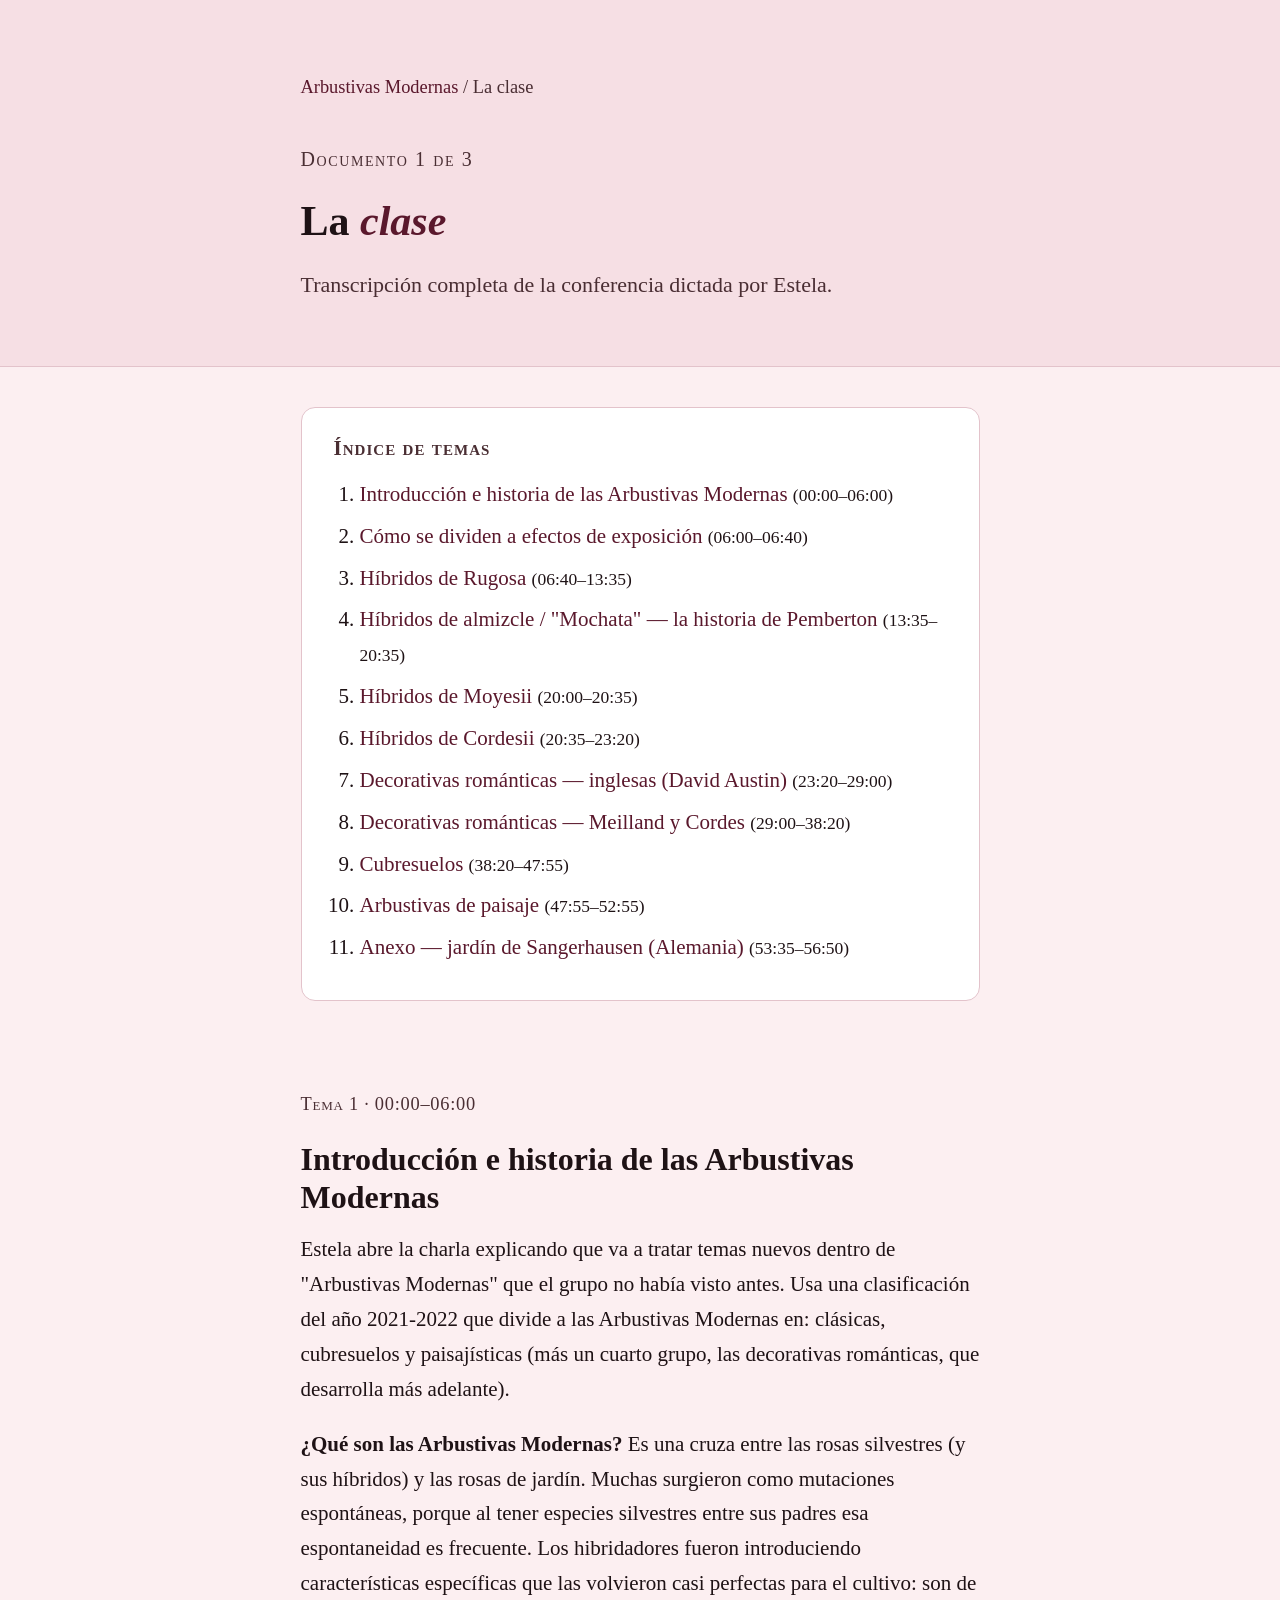
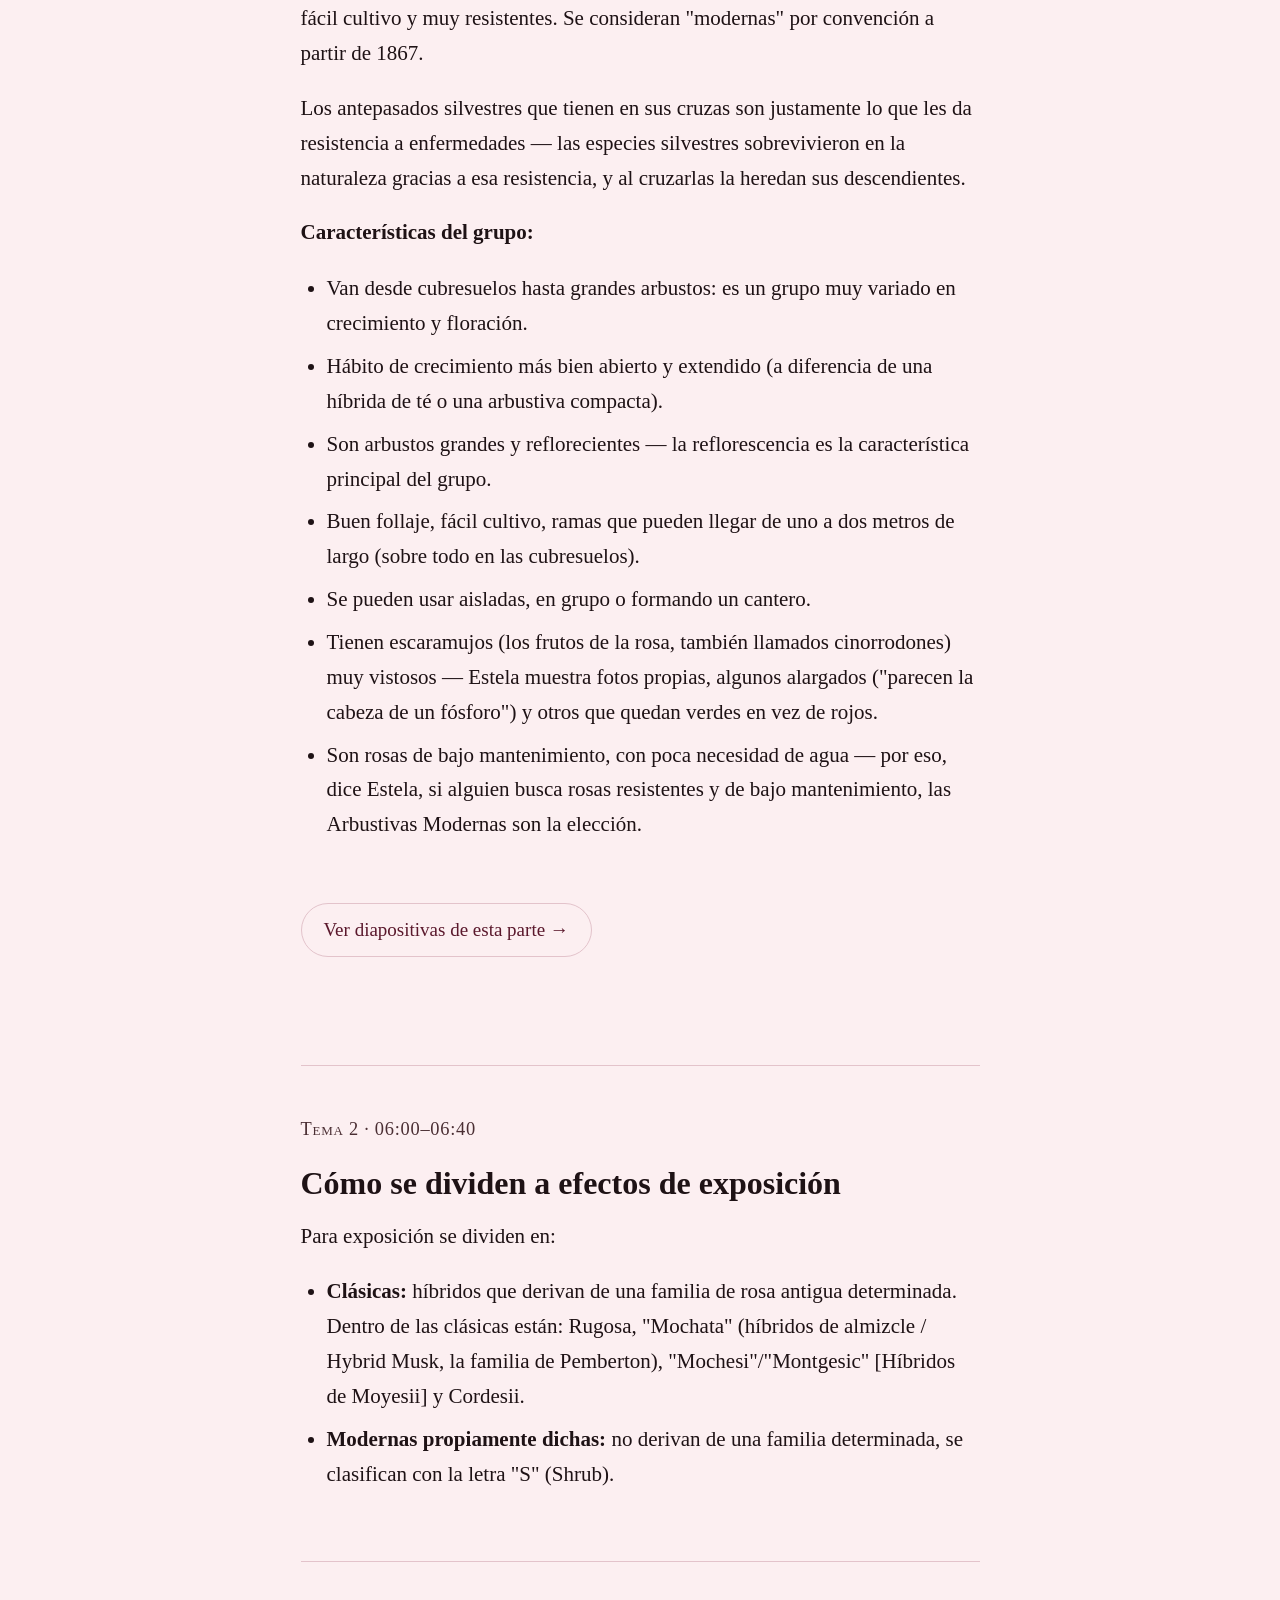
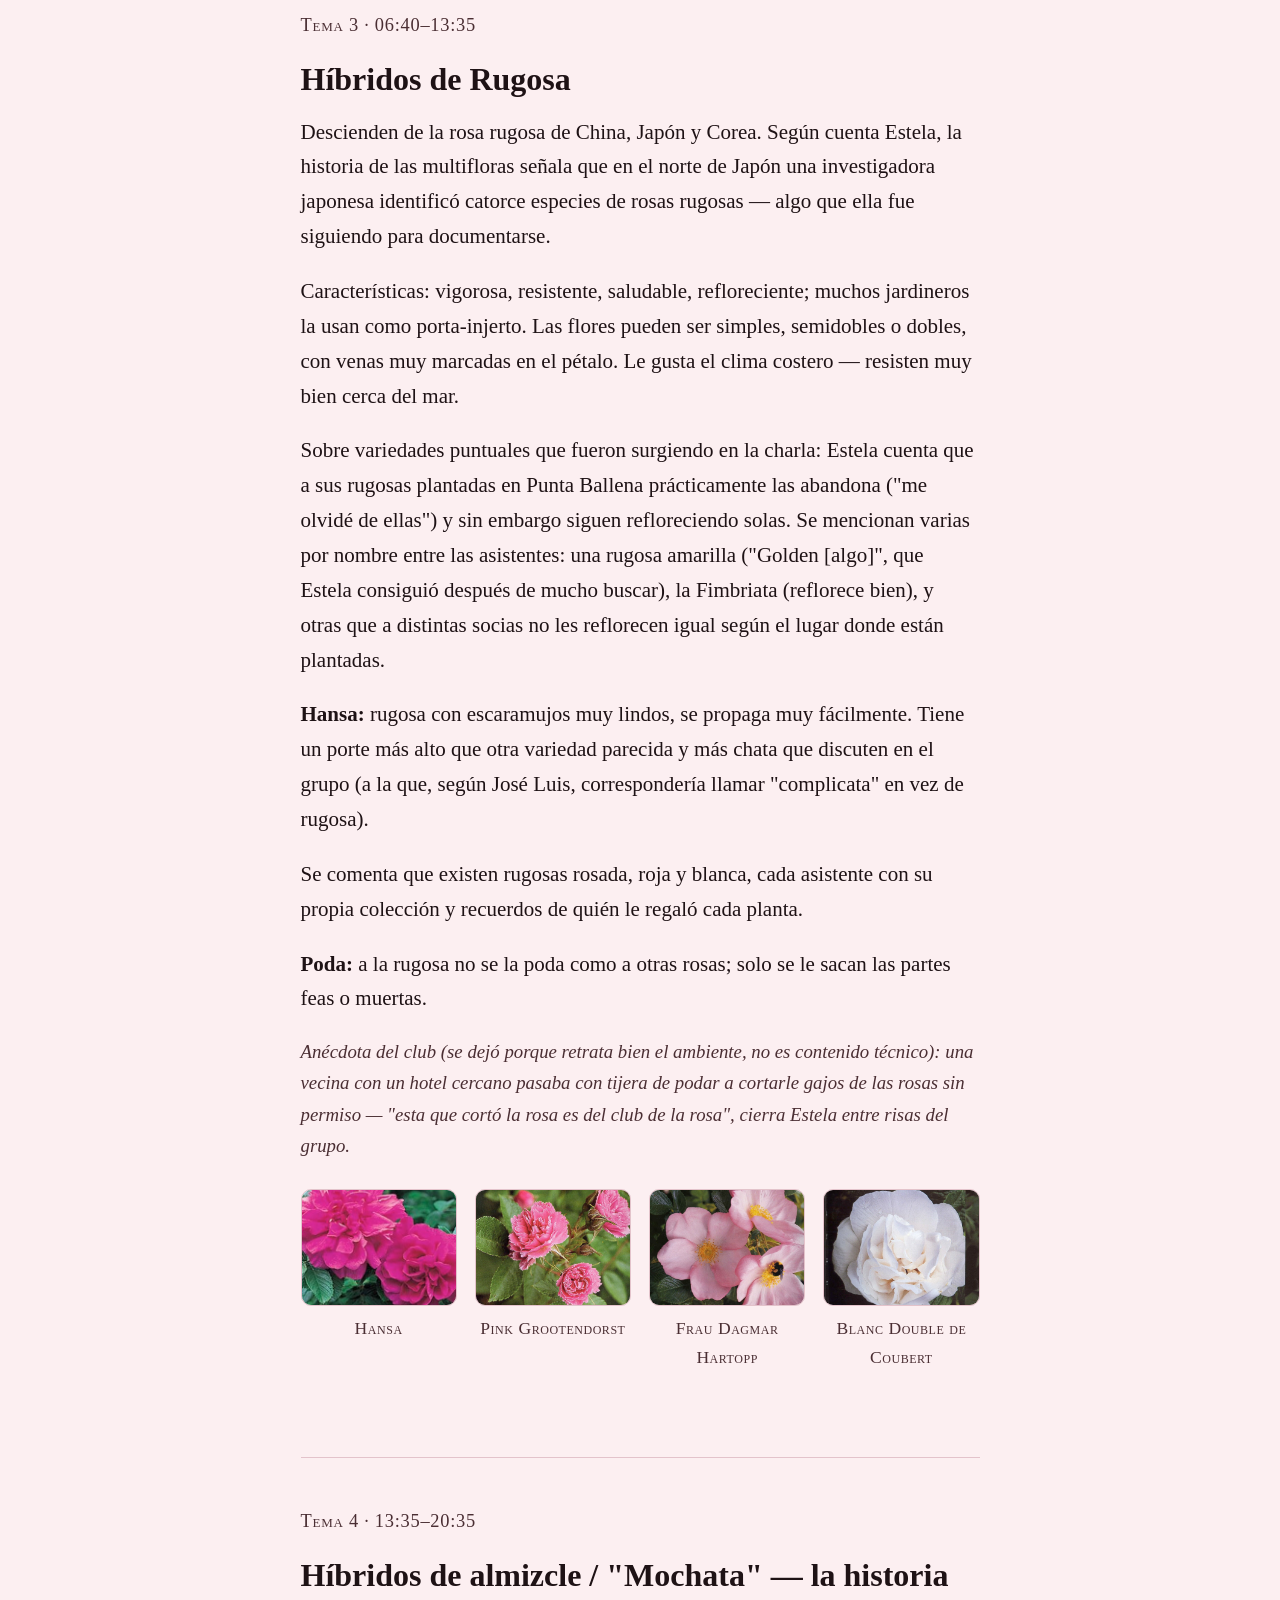
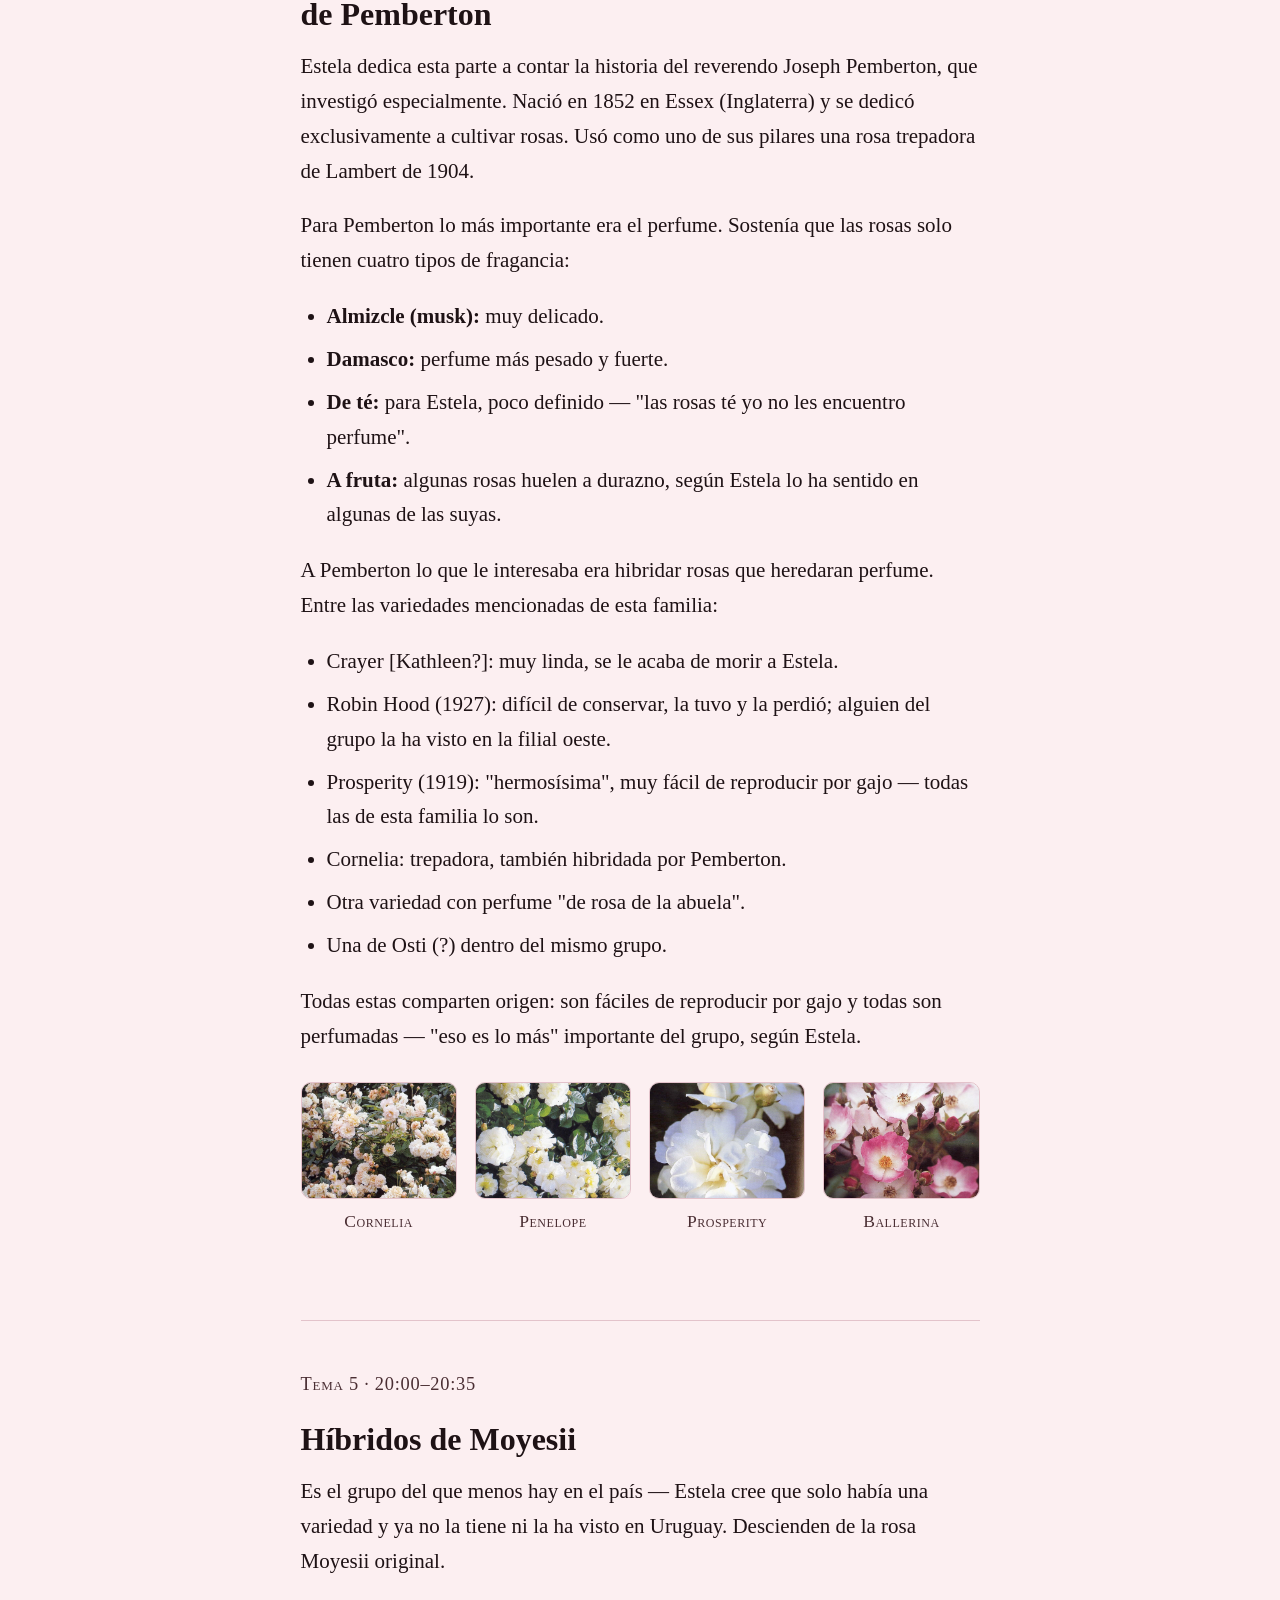
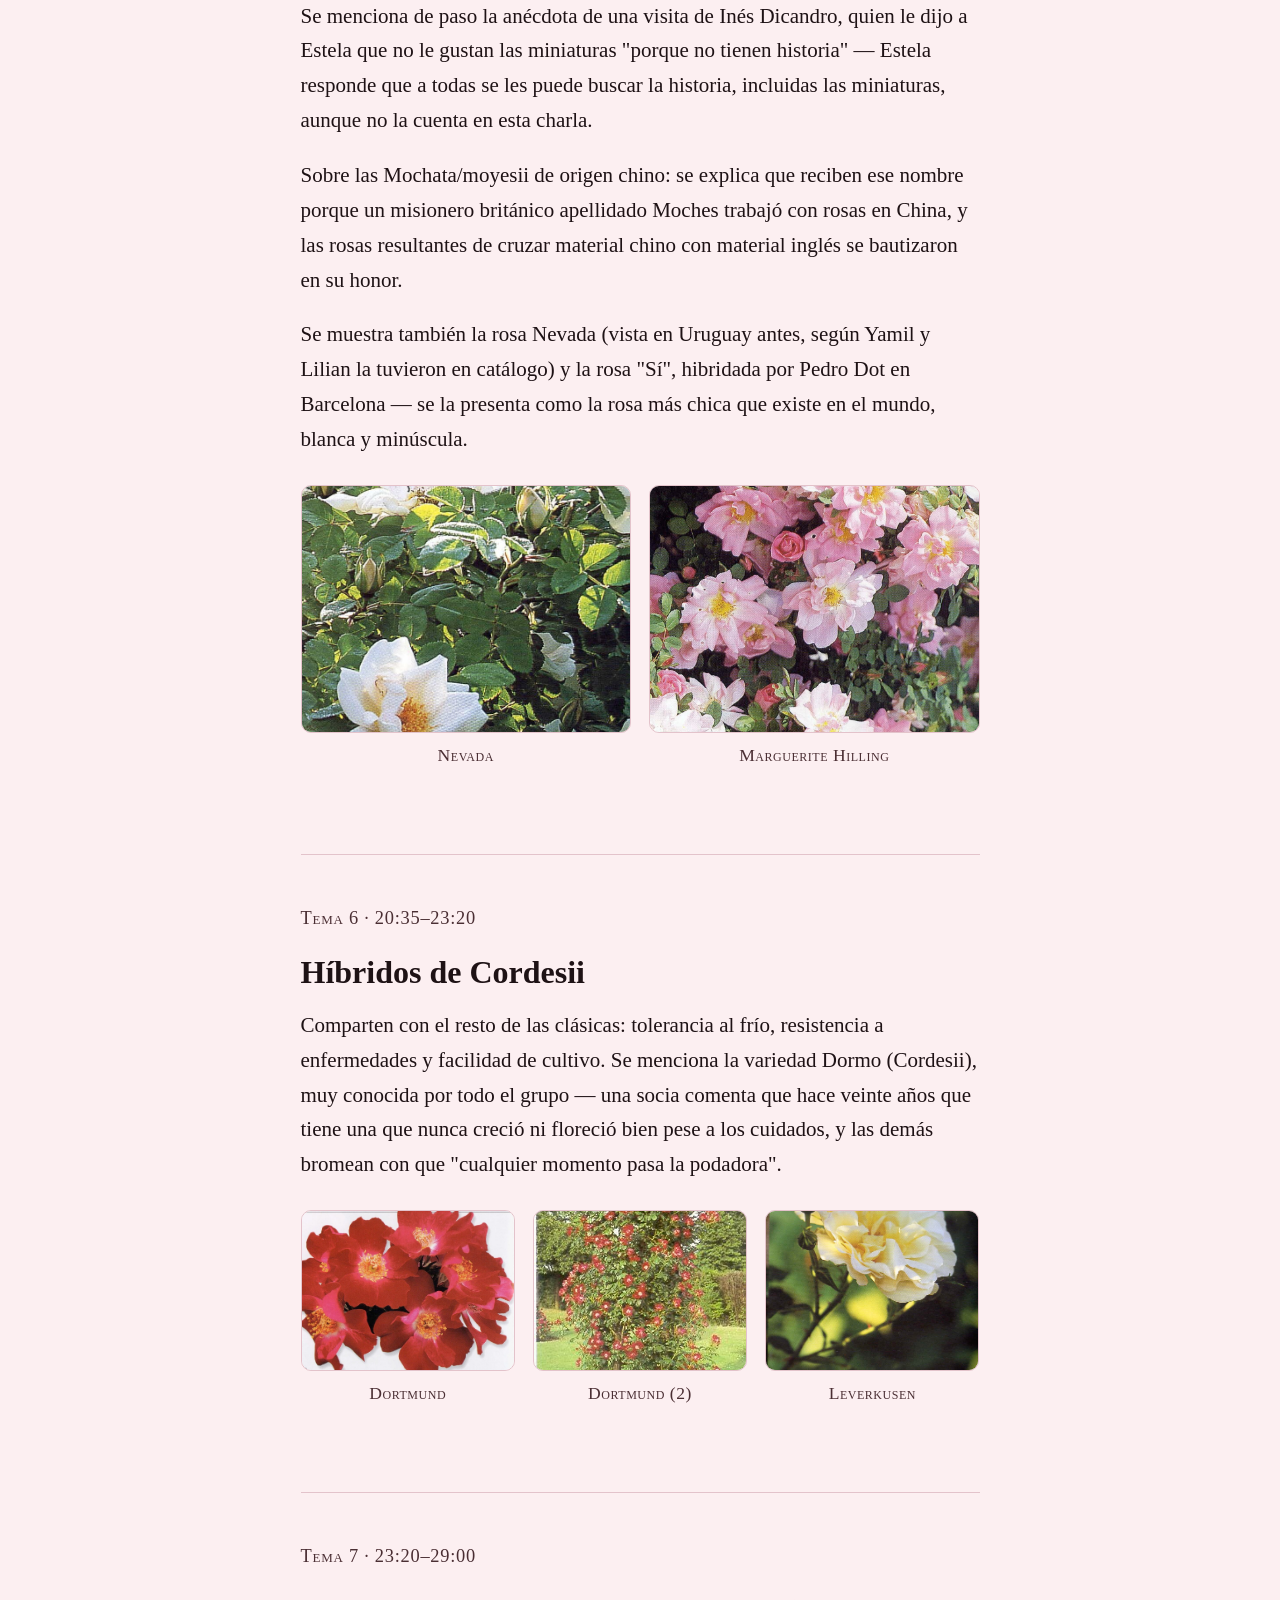
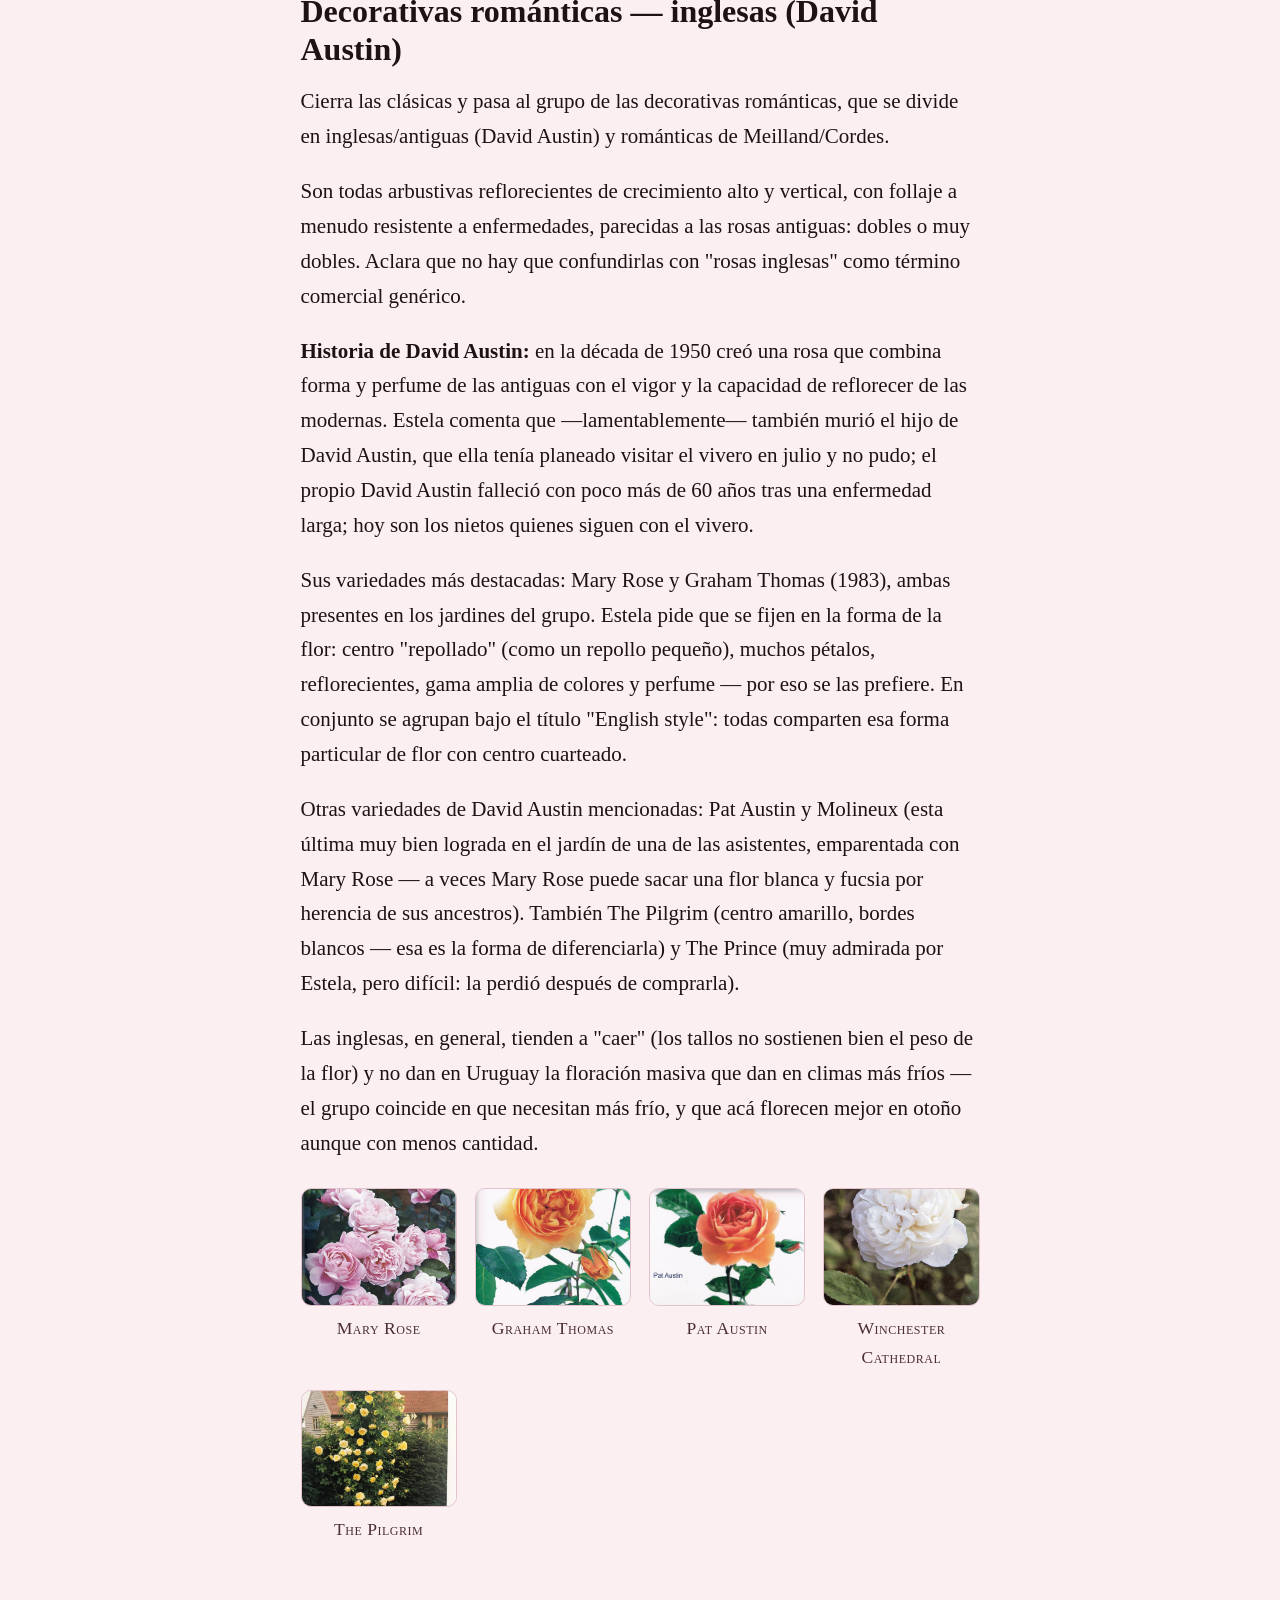
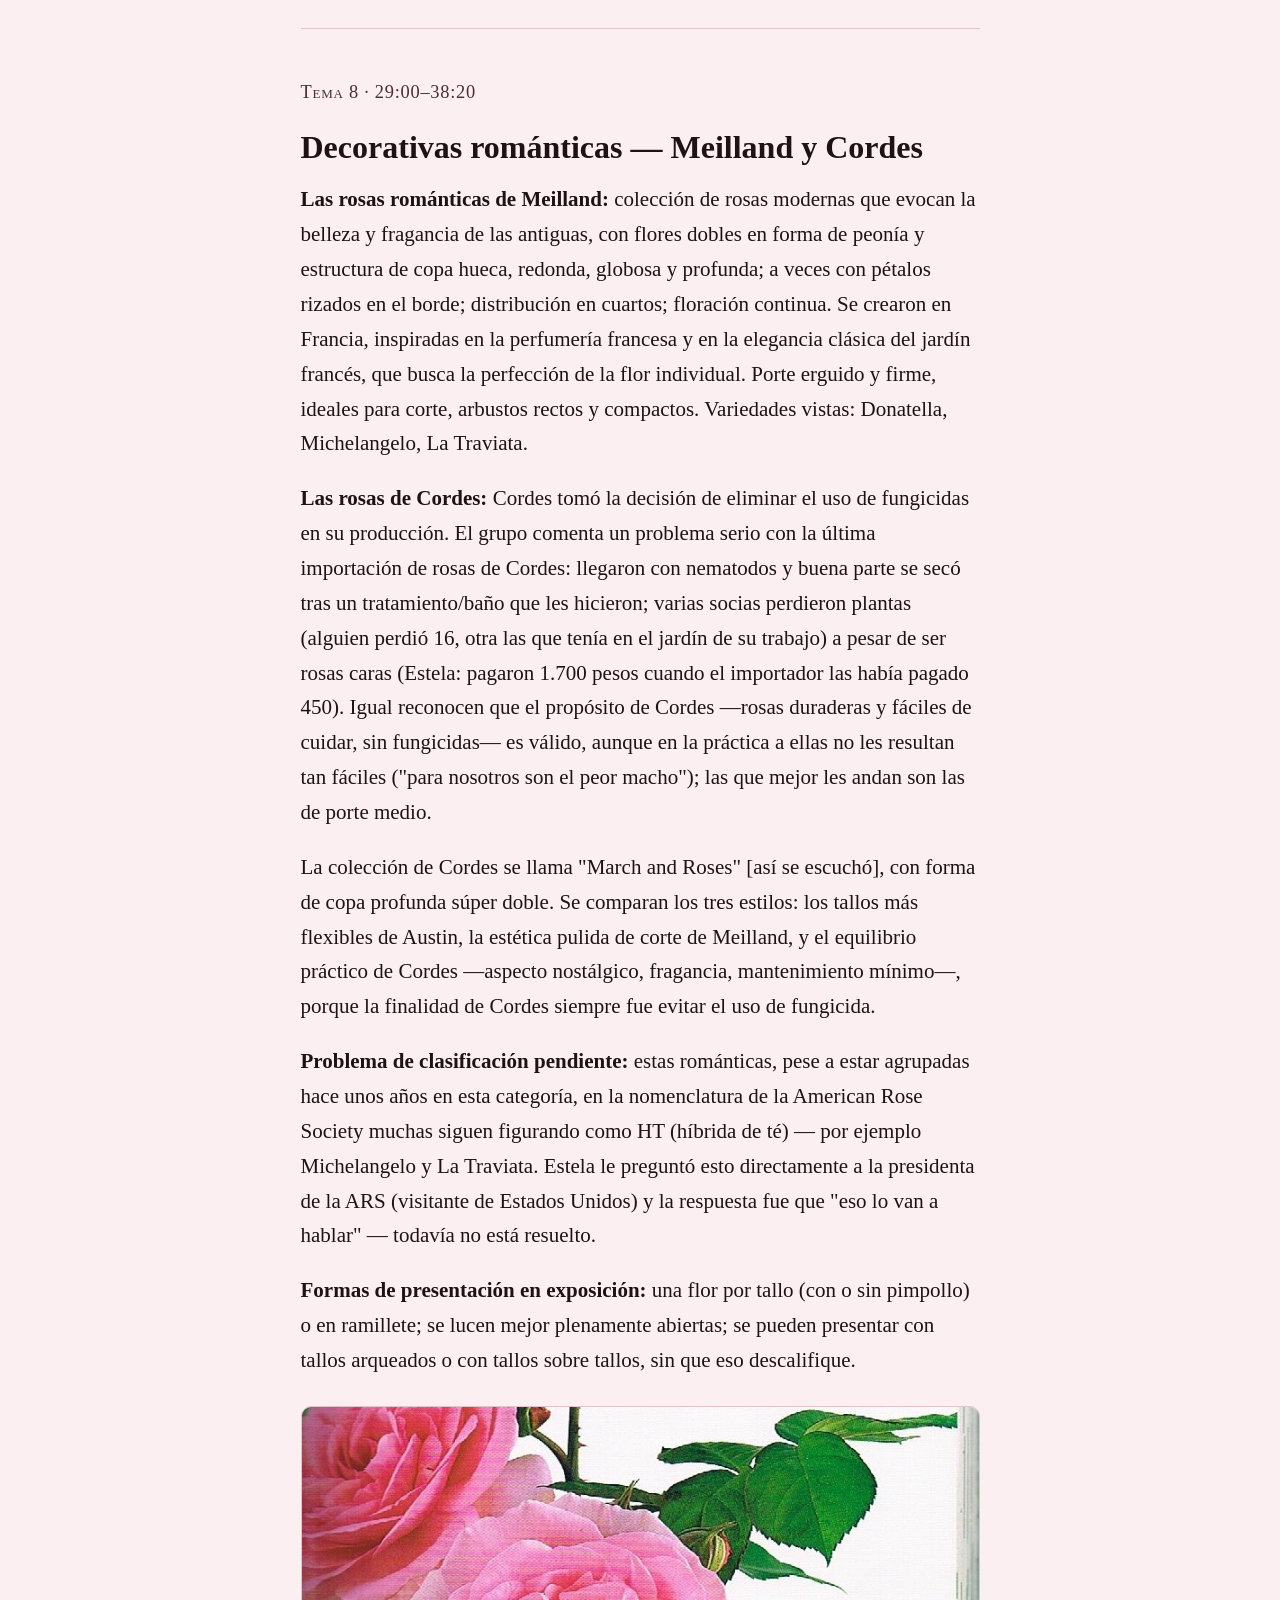
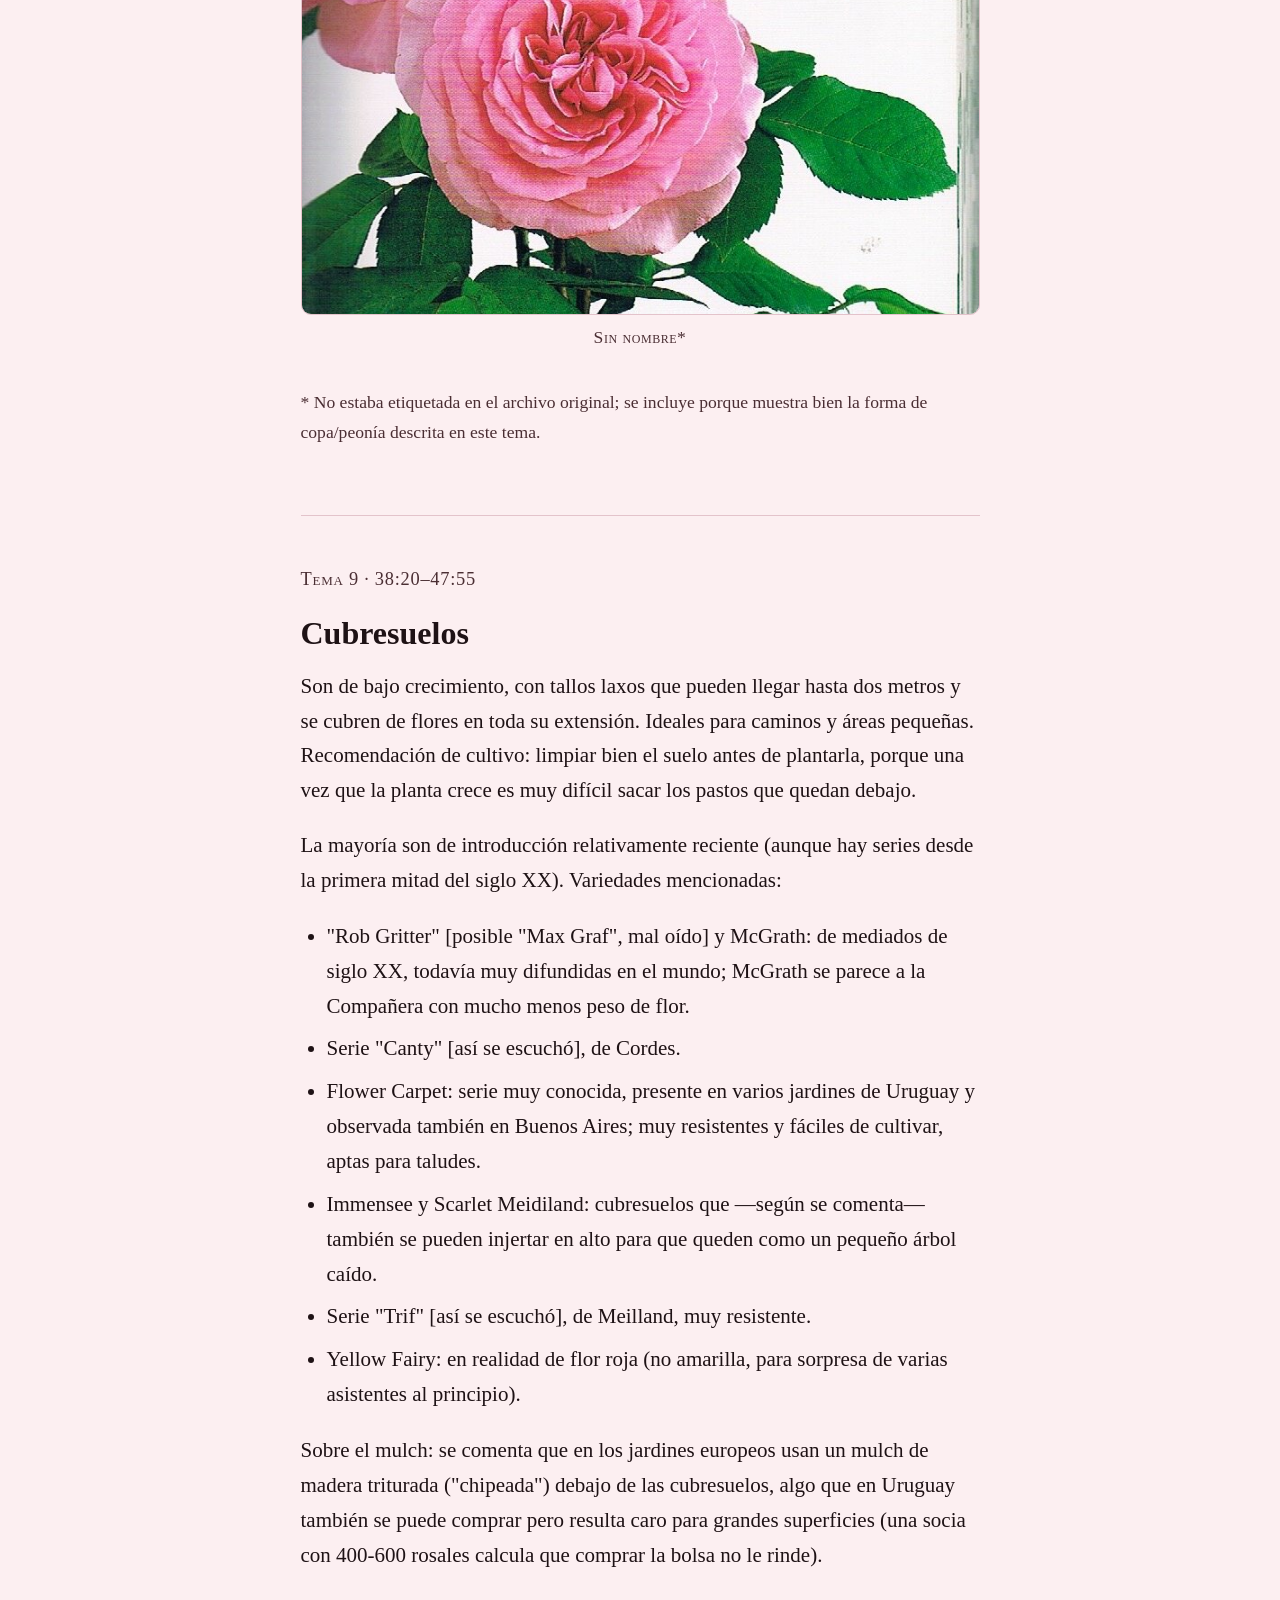
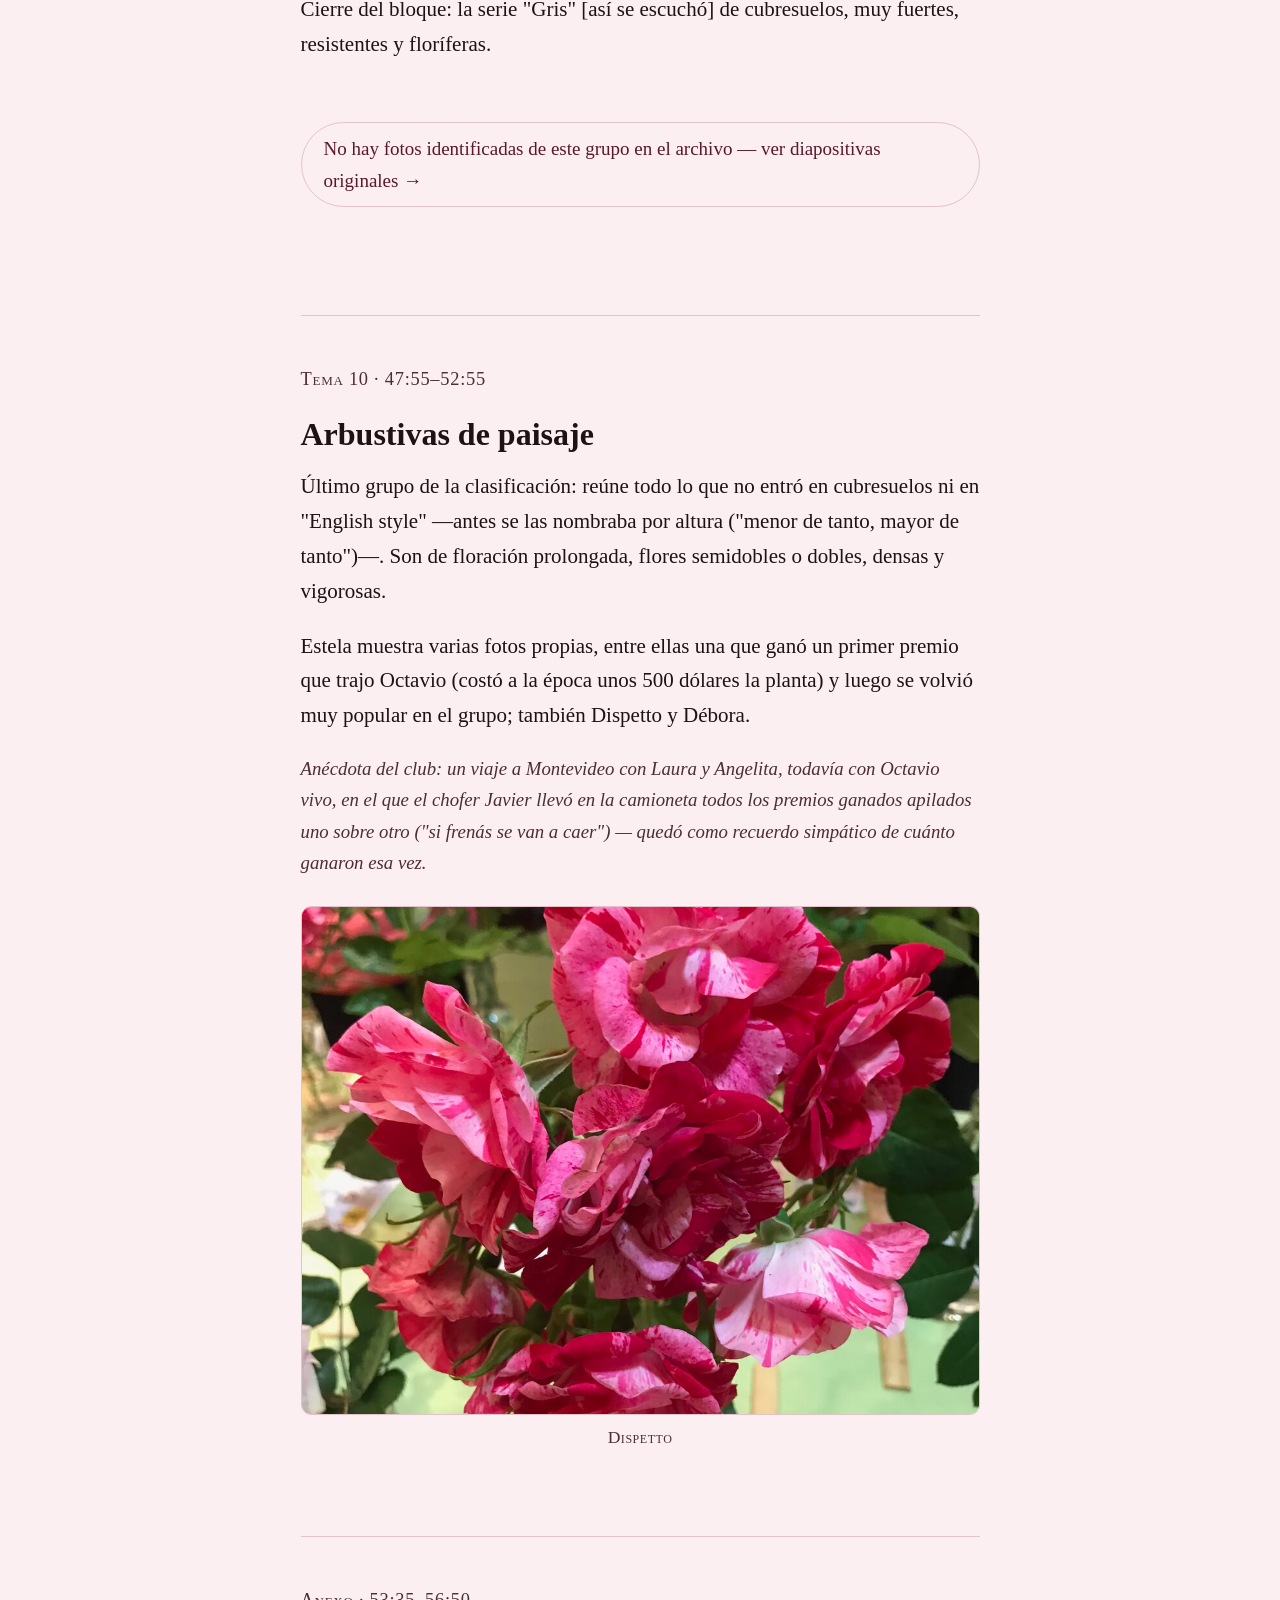
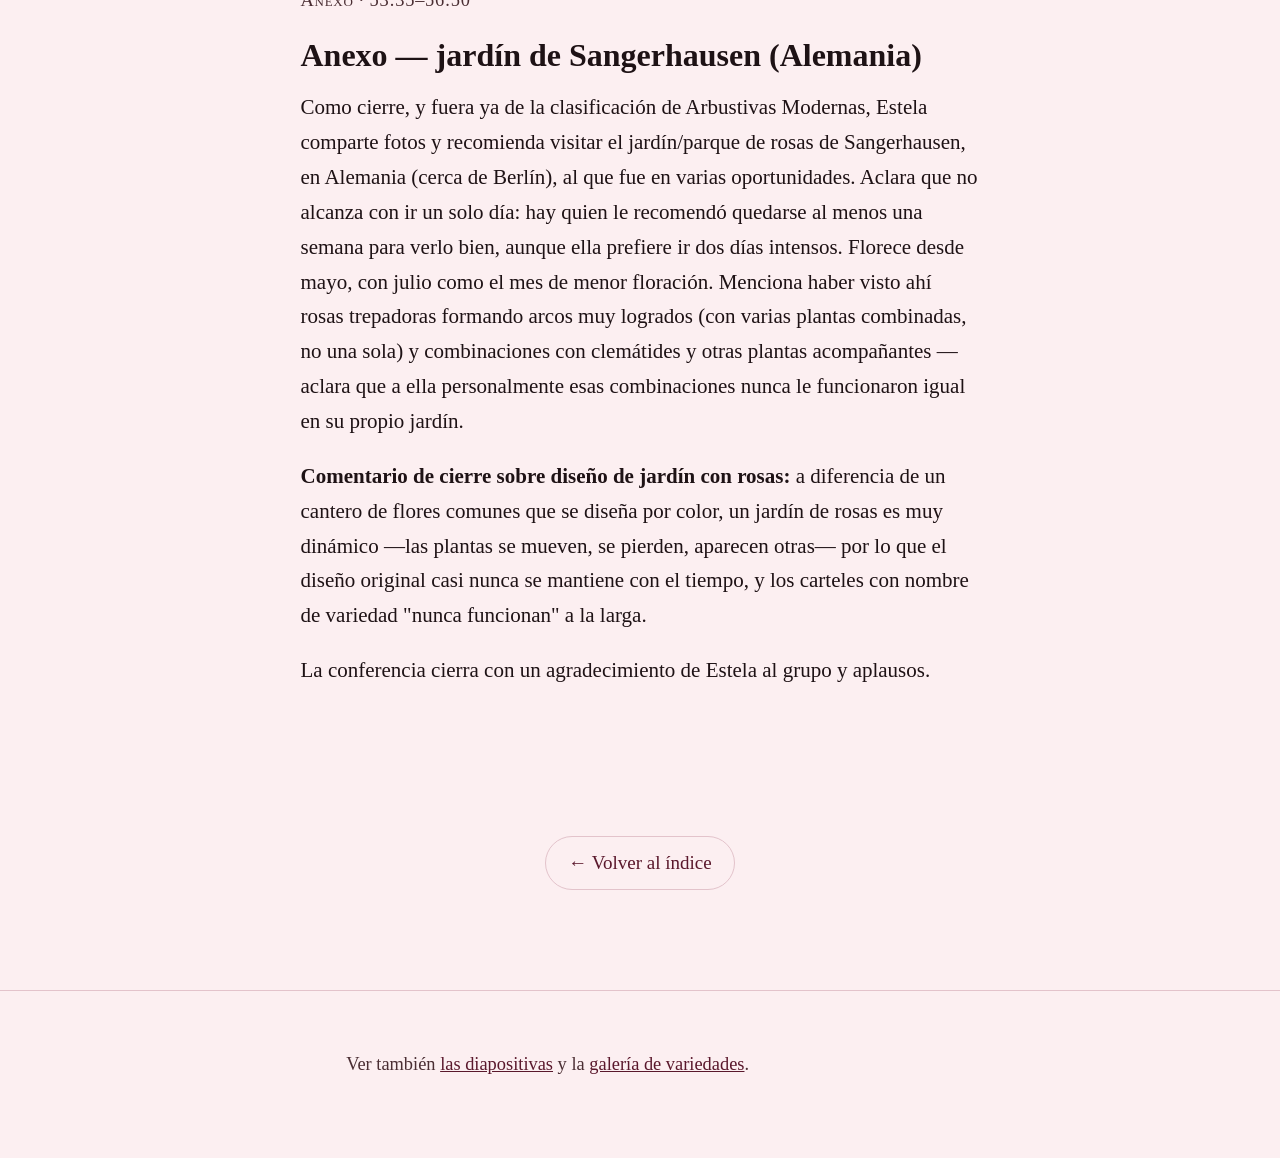
==== clase.html @ 20c44b76 "Documentación Arbustivas Modernas — clase, diapositivas y galería Co-Authored-By: Claude Sonnet 5 <n" ====
<!doctype html>
<html lang="es">
<head>
<meta charset="utf-8">
<meta name="viewport" content="width=device-width, initial-scale=1">
<meta name="robots" content="noindex, nofollow">
<title>La clase — Arbustivas Modernas</title>
<meta name="description" content="Transcripción completa de la conferencia de Estela sobre Arbustivas Modernas.">
<link rel="stylesheet" href="assets/style.css">
</head>
<body>

<header class="hero">
  <div class="envoltorio">
    <nav class="migas"><a href="index.html">Arbustivas Modernas</a> / La clase</nav>
    <p class="eyebrow">Documento 1 de 3</p>
    <h1>La <em>clase</em></h1>
    <p class="bajada">Transcripción completa de la conferencia dictada por Estela.</p>
  </div>
</header>

<main class="envoltorio">

  <div class="indice">
    <h2>Índice de temas</h2>
    <ol>
      <li><a href="#intro">Introducción e historia de las Arbustivas Modernas</a> <small>(00:00–06:00)</small></li>
      <li><a href="#clasificacion">Cómo se dividen a efectos de exposición</a> <small>(06:00–06:40)</small></li>
      <li><a href="#rugosa">Híbridos de Rugosa</a> <small>(06:40–13:35)</small></li>
      <li><a href="#mochata">Híbridos de almizcle / "Mochata" — la historia de Pemberton</a> <small>(13:35–20:35)</small></li>
      <li><a href="#moyesii">Híbridos de Moyesii</a> <small>(20:00–20:35)</small></li>
      <li><a href="#cordesii">Híbridos de Cordesii</a> <small>(20:35–23:20)</small></li>
      <li><a href="#inglesas">Decorativas románticas — inglesas (David Austin)</a> <small>(23:20–29:00)</small></li>
      <li><a href="#romanticas">Decorativas románticas — Meilland y Cordes</a> <small>(29:00–38:20)</small></li>
      <li><a href="#cubresuelos">Cubresuelos</a> <small>(38:20–47:55)</small></li>
      <li><a href="#paisaje">Arbustivas de paisaje</a> <small>(47:55–52:55)</small></li>
      <li><a href="#sangerhausen">Anexo — jardín de Sangerhausen (Alemania)</a> <small>(53:35–56:50)</small></li>
    </ol>
  </div>

  <section class="tema" id="intro">
    <p class="rango">Tema 1 · 00:00–06:00</p>
    <h2>Introducción e historia de las Arbustivas Modernas</h2>
    <p>Estela abre la charla explicando que va a tratar temas nuevos dentro de "Arbustivas
    Modernas" que el grupo no había visto antes. Usa una clasificación del año 2021-2022 que divide
    a las Arbustivas Modernas en: clásicas, cubresuelos y paisajísticas (más un cuarto grupo, las
    decorativas románticas, que desarrolla más adelante).</p>
    <p><strong>¿Qué son las Arbustivas Modernas?</strong> Es una cruza entre las rosas silvestres (y
    sus híbridos) y las rosas de jardín. Muchas surgieron como mutaciones espontáneas, porque al
    tener especies silvestres entre sus padres esa espontaneidad es frecuente. Los hibridadores
    fueron introduciendo características específicas que las volvieron casi perfectas para el
    cultivo: son de fácil cultivo y muy resistentes. Se consideran "modernas" por convención a
    partir de 1867.</p>
    <p>Los antepasados silvestres que tienen en sus cruzas son justamente lo que les da resistencia
    a enfermedades — las especies silvestres sobrevivieron en la naturaleza gracias a esa
    resistencia, y al cruzarlas la heredan sus descendientes.</p>
    <p><strong>Características del grupo:</strong></p>
    <ul>
      <li>Van desde cubresuelos hasta grandes arbustos: es un grupo muy variado en crecimiento y
      floración.</li>
      <li>Hábito de crecimiento más bien abierto y extendido (a diferencia de una híbrida de té o
      una arbustiva compacta).</li>
      <li>Son arbustos grandes y reflorecientes — la reflorescencia es la característica principal
      del grupo.</li>
      <li>Buen follaje, fácil cultivo, ramas que pueden llegar de uno a dos metros de largo (sobre
      todo en las cubresuelos).</li>
      <li>Se pueden usar aisladas, en grupo o formando un cantero.</li>
      <li>Tienen escaramujos (los frutos de la rosa, también llamados cinorrodones) muy vistosos —
      Estela muestra fotos propias, algunos alargados ("parecen la cabeza de un fósforo") y otros
      que quedan verdes en vez de rojos.</li>
      <li>Son rosas de bajo mantenimiento, con poca necesidad de agua — por eso, dice Estela, si
      alguien busca rosas resistentes y de bajo mantenimiento, las Arbustivas Modernas son la
      elección.</li>
    </ul>
    <p><a class="volver" href="presentacion.html">Ver diapositivas de esta parte →</a></p>
  </section>

  <section class="tema" id="clasificacion">
    <p class="rango">Tema 2 · 06:00–06:40</p>
    <h2>Cómo se dividen a efectos de exposición</h2>
    <p>Para exposición se dividen en:</p>
    <ul>
      <li><strong>Clásicas:</strong> híbridos que derivan de una familia de rosa antigua
      determinada. Dentro de las clásicas están: Rugosa, "Mochata" (híbridos de almizcle / Hybrid
      Musk, la familia de Pemberton), "Mochesi"/"Montgesic" [Híbridos de Moyesii] y Cordesii.</li>
      <li><strong>Modernas propiamente dichas:</strong> no derivan de una familia determinada, se
      clasifican con la letra "S" (Shrub).</li>
    </ul>
  </section>

  <section class="tema" id="rugosa">
    <p class="rango">Tema 3 · 06:40–13:35</p>
    <h2>Híbridos de Rugosa</h2>
    <p>Descienden de la rosa rugosa de China, Japón y Corea. Según cuenta Estela, la historia de
    las multifloras señala que en el norte de Japón una investigadora japonesa identificó catorce
    especies de rosas rugosas — algo que ella fue siguiendo para documentarse.</p>
    <p>Características: vigorosa, resistente, saludable, refloreciente; muchos jardineros la usan
    como porta-injerto. Las flores pueden ser simples, semidobles o dobles, con venas muy marcadas
    en el pétalo. Le gusta el clima costero — resisten muy bien cerca del mar.</p>
    <p>Sobre variedades puntuales que fueron surgiendo en la charla: Estela cuenta que a sus
    rugosas plantadas en Punta Ballena prácticamente las abandona ("me olvidé de ellas") y sin
    embargo siguen refloreciendo solas. Se mencionan varias por nombre entre las asistentes: una
    rugosa amarilla ("Golden [algo]", que Estela consiguió después de mucho buscar), la Fimbriata
    (reflorece bien), y otras que a distintas socias no les reflorecen igual según el lugar donde
    están plantadas.</p>
    <p><strong>Hansa:</strong> rugosa con escaramujos muy lindos, se propaga muy fácilmente. Tiene
    un porte más alto que otra variedad parecida y más chata que discuten en el grupo (a la que,
    según José Luis, correspondería llamar "complicata" en vez de rugosa).</p>
    <p>Se comenta que existen rugosas rosada, roja y blanca, cada asistente con su propia colección
    y recuerdos de quién le regaló cada planta.</p>
    <p><strong>Poda:</strong> a la rugosa no se la poda como a otras rosas; solo se le sacan las
    partes feas o muertas.</p>
    <p style="font-size:.94rem;color:var(--tinta-suave)"><em>Anécdota del club (se dejó porque
    retrata bien el ambiente, no es contenido técnico): una vecina con un hotel cercano pasaba con
    tijera de podar a cortarle gajos de las rosas sin permiso — "esta que cortó la rosa es del club
    de la rosa", cierra Estela entre risas del grupo.</em></p>
    <div class="fotos-tema">
      <a class="foto-card" href="assets/galeria/hansa.jpg" target="_blank" rel="noopener"><img loading="lazy" src="assets/galeria/hansa.jpg" alt="Rosa Hansa"><span>Hansa</span></a>
      <a class="foto-card" href="assets/galeria/pink-grootendorst.jpg" target="_blank" rel="noopener"><img loading="lazy" src="assets/galeria/pink-grootendorst.jpg" alt="Rosa Pink Grootendorst"><span>Pink Grootendorst</span></a>
      <a class="foto-card" href="assets/galeria/frau-dagmar-hartopp.jpg" target="_blank" rel="noopener"><img loading="lazy" src="assets/galeria/frau-dagmar-hartopp.jpg" alt="Rosa Frau Dagmar Hartopp"><span>Frau Dagmar Hartopp</span></a>
      <a class="foto-card" href="assets/galeria/blanc-double-de-coubert.jpg" target="_blank" rel="noopener"><img loading="lazy" src="assets/galeria/blanc-double-de-coubert.jpg" alt="Rosa Blanc Double de Coubert"><span>Blanc Double de Coubert</span></a>
    </div>
  </section>

  <section class="tema" id="mochata">
    <p class="rango">Tema 4 · 13:35–20:35</p>
    <h2>Híbridos de almizcle / "Mochata" — la historia de Pemberton</h2>
    <p>Estela dedica esta parte a contar la historia del reverendo Joseph Pemberton, que investigó
    especialmente. Nació en 1852 en Essex (Inglaterra) y se dedicó exclusivamente a cultivar rosas.
    Usó como uno de sus pilares una rosa trepadora de Lambert de 1904.</p>
    <p>Para Pemberton lo más importante era el perfume. Sostenía que las rosas solo tienen cuatro
    tipos de fragancia:</p>
    <ul>
      <li><strong>Almizcle (musk):</strong> muy delicado.</li>
      <li><strong>Damasco:</strong> perfume más pesado y fuerte.</li>
      <li><strong>De té:</strong> para Estela, poco definido — "las rosas té yo no les encuentro
      perfume".</li>
      <li><strong>A fruta:</strong> algunas rosas huelen a durazno, según Estela lo ha sentido en
      algunas de las suyas.</li>
    </ul>
    <p>A Pemberton lo que le interesaba era hibridar rosas que heredaran perfume. Entre las
    variedades mencionadas de esta familia:</p>
    <ul>
      <li>Crayer [Kathleen?]: muy linda, se le acaba de morir a Estela.</li>
      <li>Robin Hood (1927): difícil de conservar, la tuvo y la perdió; alguien del grupo la ha
      visto en la filial oeste.</li>
      <li>Prosperity (1919): "hermosísima", muy fácil de reproducir por gajo — todas las de esta
      familia lo son.</li>
      <li>Cornelia: trepadora, también hibridada por Pemberton.</li>
      <li>Otra variedad con perfume "de rosa de la abuela".</li>
      <li>Una de Osti (?) dentro del mismo grupo.</li>
    </ul>
    <p>Todas estas comparten origen: son fáciles de reproducir por gajo y todas son perfumadas —
    "eso es lo más" importante del grupo, según Estela.</p>
    <div class="fotos-tema">
      <a class="foto-card" href="assets/galeria/cornelia.jpg" target="_blank" rel="noopener"><img loading="lazy" src="assets/galeria/cornelia.jpg" alt="Rosa Cornelia"><span>Cornelia</span></a>
      <a class="foto-card" href="assets/galeria/penelope.jpg" target="_blank" rel="noopener"><img loading="lazy" src="assets/galeria/penelope.jpg" alt="Rosa Penelope"><span>Penelope</span></a>
      <a class="foto-card" href="assets/galeria/prosperity.jpg" target="_blank" rel="noopener"><img loading="lazy" src="assets/galeria/prosperity.jpg" alt="Rosa Prosperity"><span>Prosperity</span></a>
      <a class="foto-card" href="assets/galeria/ballerina.jpg" target="_blank" rel="noopener"><img loading="lazy" src="assets/galeria/ballerina.jpg" alt="Rosa Ballerina"><span>Ballerina</span></a>
    </div>
  </section>

  <section class="tema" id="moyesii">
    <p class="rango">Tema 5 · 20:00–20:35</p>
    <h2>Híbridos de Moyesii</h2>
    <p>Es el grupo del que menos hay en el país — Estela cree que solo había una variedad y ya no
    la tiene ni la ha visto en Uruguay. Descienden de la rosa Moyesii original.</p>
    <p>Se menciona de paso la anécdota de una visita de Inés Dicandro, quien le dijo a Estela que
    no le gustan las miniaturas "porque no tienen historia" — Estela responde que a todas se les
    puede buscar la historia, incluidas las miniaturas, aunque no la cuenta en esta charla.</p>
    <p>Sobre las Mochata/moyesii de origen chino: se explica que reciben ese nombre porque un
    misionero británico apellidado Moches trabajó con rosas en China, y las rosas resultantes de
    cruzar material chino con material inglés se bautizaron en su honor.</p>
    <p>Se muestra también la rosa Nevada (vista en Uruguay antes, según Yamil y Lilian la tuvieron
    en catálogo) y la rosa "Sí", hibridada por Pedro Dot en Barcelona — se la presenta como la rosa
    más chica que existe en el mundo, blanca y minúscula.</p>
    <div class="fotos-tema">
      <a class="foto-card" href="assets/galeria/nevada.jpg" target="_blank" rel="noopener"><img loading="lazy" src="assets/galeria/nevada.jpg" alt="Rosa Nevada"><span>Nevada</span></a>
      <a class="foto-card" href="assets/galeria/marguerite-hilling.jpg" target="_blank" rel="noopener"><img loading="lazy" src="assets/galeria/marguerite-hilling.jpg" alt="Rosa Marguerite Hilling"><span>Marguerite Hilling</span></a>
    </div>
  </section>

  <section class="tema" id="cordesii">
    <p class="rango">Tema 6 · 20:35–23:20</p>
    <h2>Híbridos de Cordesii</h2>
    <p>Comparten con el resto de las clásicas: tolerancia al frío, resistencia a enfermedades y
    facilidad de cultivo. Se menciona la variedad Dormo (Cordesii), muy conocida por todo el grupo
    — una socia comenta que hace veinte años que tiene una que nunca creció ni floreció bien pese a
    los cuidados, y las demás bromean con que "cualquier momento pasa la podadora".</p>
    <div class="fotos-tema">
      <a class="foto-card" href="assets/galeria/dortmund.jpg" target="_blank" rel="noopener"><img loading="lazy" src="assets/galeria/dortmund.jpg" alt="Rosa Dortmund"><span>Dortmund</span></a>
      <a class="foto-card" href="assets/galeria/dortmund-2.jpg" target="_blank" rel="noopener"><img loading="lazy" src="assets/galeria/dortmund-2.jpg" alt="Rosa Dortmund, otra foto"><span>Dortmund (2)</span></a>
      <a class="foto-card" href="assets/galeria/leverkusen.jpg" target="_blank" rel="noopener"><img loading="lazy" src="assets/galeria/leverkusen.jpg" alt="Rosa Leverkusen"><span>Leverkusen</span></a>
    </div>
  </section>

  <section class="tema" id="inglesas">
    <p class="rango">Tema 7 · 23:20–29:00</p>
    <h2>Decorativas románticas — inglesas (David Austin)</h2>
    <p>Cierra las clásicas y pasa al grupo de las decorativas románticas, que se divide en
    inglesas/antiguas (David Austin) y románticas de Meilland/Cordes.</p>
    <p>Son todas arbustivas reflorecientes de crecimiento alto y vertical, con follaje a menudo
    resistente a enfermedades, parecidas a las rosas antiguas: dobles o muy dobles. Aclara que no
    hay que confundirlas con "rosas inglesas" como término comercial genérico.</p>
    <p><strong>Historia de David Austin:</strong> en la década de 1950 creó una rosa que combina
    forma y perfume de las antiguas con el vigor y la capacidad de reflorecer de las modernas.
    Estela comenta que —lamentablemente— también murió el hijo de David Austin, que ella tenía
    planeado visitar el vivero en julio y no pudo; el propio David Austin falleció con poco más de
    60 años tras una enfermedad larga; hoy son los nietos quienes siguen con el vivero.</p>
    <p>Sus variedades más destacadas: Mary Rose y Graham Thomas (1983), ambas presentes en los
    jardines del grupo. Estela pide que se fijen en la forma de la flor: centro "repollado" (como
    un repollo pequeño), muchos pétalos, reflorecientes, gama amplia de colores y perfume — por eso
    se las prefiere. En conjunto se agrupan bajo el título "English style": todas comparten esa
    forma particular de flor con centro cuarteado.</p>
    <p>Otras variedades de David Austin mencionadas: Pat Austin y Molineux (esta última muy bien
    lograda en el jardín de una de las asistentes, emparentada con Mary Rose — a veces Mary Rose
    puede sacar una flor blanca y fucsia por herencia de sus ancestros). También The Pilgrim
    (centro amarillo, bordes blancos — esa es la forma de diferenciarla) y The Prince (muy admirada
    por Estela, pero difícil: la perdió después de comprarla).</p>
    <p>Las inglesas, en general, tienden a "caer" (los tallos no sostienen bien el peso de la flor)
    y no dan en Uruguay la floración masiva que dan en climas más fríos — el grupo coincide en que
    necesitan más frío, y que acá florecen mejor en otoño aunque con menos cantidad.</p>
    <div class="fotos-tema">
      <a class="foto-card" href="assets/galeria/mary-rose.jpg" target="_blank" rel="noopener"><img loading="lazy" src="assets/galeria/mary-rose.jpg" alt="Rosa Mary Rose"><span>Mary Rose</span></a>
      <a class="foto-card" href="assets/galeria/graham-thomas.jpg" target="_blank" rel="noopener"><img loading="lazy" src="assets/galeria/graham-thomas.jpg" alt="Rosa Graham Thomas"><span>Graham Thomas</span></a>
      <a class="foto-card" href="assets/galeria/pat-austin.jpg" target="_blank" rel="noopener"><img loading="lazy" src="assets/galeria/pat-austin.jpg" alt="Rosa Pat Austin"><span>Pat Austin</span></a>
      <a class="foto-card" href="assets/galeria/winchester-cathedral.jpg" target="_blank" rel="noopener"><img loading="lazy" src="assets/galeria/winchester-cathedral.jpg" alt="Rosa Winchester Cathedral"><span>Winchester Cathedral</span></a>
      <a class="foto-card" href="assets/galeria/the-pilgrim.jpg" target="_blank" rel="noopener"><img loading="lazy" src="assets/galeria/the-pilgrim.jpg" alt="Rosa The Pilgrim"><span>The Pilgrim</span></a>
    </div>
  </section>

  <section class="tema" id="romanticas">
    <p class="rango">Tema 8 · 29:00–38:20</p>
    <h2>Decorativas románticas — Meilland y Cordes</h2>
    <p><strong>Las rosas románticas de Meilland:</strong> colección de rosas modernas que evocan la
    belleza y fragancia de las antiguas, con flores dobles en forma de peonía y estructura de copa
    hueca, redonda, globosa y profunda; a veces con pétalos rizados en el borde; distribución en
    cuartos; floración continua. Se crearon en Francia, inspiradas en la perfumería francesa y en
    la elegancia clásica del jardín francés, que busca la perfección de la flor individual. Porte
    erguido y firme, ideales para corte, arbustos rectos y compactos. Variedades vistas: Donatella,
    Michelangelo, La Traviata.</p>
    <p><strong>Las rosas de Cordes:</strong> Cordes tomó la decisión de eliminar el uso de
    fungicidas en su producción. El grupo comenta un problema serio con la última importación de
    rosas de Cordes: llegaron con nematodos y buena parte se secó tras un tratamiento/baño que les
    hicieron; varias socias perdieron plantas (alguien perdió 16, otra las que tenía en el jardín
    de su trabajo) a pesar de ser rosas caras (Estela: pagaron 1.700 pesos cuando el importador las
    había pagado 450). Igual reconocen que el propósito de Cordes —rosas duraderas y fáciles de
    cuidar, sin fungicidas— es válido, aunque en la práctica a ellas no les resultan tan fáciles
    ("para nosotros son el peor macho"); las que mejor les andan son las de porte medio.</p>
    <p>La colección de Cordes se llama "March and Roses" [así se escuchó], con forma de copa
    profunda súper doble. Se comparan los tres estilos: los tallos más flexibles de Austin, la
    estética pulida de corte de Meilland, y el equilibrio práctico de Cordes —aspecto nostálgico,
    fragancia, mantenimiento mínimo—, porque la finalidad de Cordes siempre fue evitar el uso de
    fungicida.</p>
    <p><strong>Problema de clasificación pendiente:</strong> estas románticas, pese a estar
    agrupadas hace unos años en esta categoría, en la nomenclatura de la American Rose Society
    muchas siguen figurando como HT (híbrida de té) — por ejemplo Michelangelo y La Traviata.
    Estela le preguntó esto directamente a la presidenta de la ARS (visitante de Estados Unidos) y
    la respuesta fue que "eso lo van a hablar" — todavía no está resuelto.</p>
    <p><strong>Formas de presentación en exposición:</strong> una flor por tallo (con o sin
    pimpollo) o en ramillete; se lucen mejor plenamente abiertas; se pueden presentar con tallos
    arqueados o con tallos sobre tallos, sin que eso descalifique.</p>
    <div class="fotos-tema">
      <a class="foto-card" href="assets/galeria/romantica-peonia-sin-nombre.jpg" target="_blank" rel="noopener"><img loading="lazy" src="assets/galeria/romantica-peonia-sin-nombre.jpg" alt="Rosa romántica con forma de peonía, sin nombre identificado"><span>Sin nombre*</span></a>
    </div>
    <p style="font-size:.88rem;color:var(--tinta-suave)">* No estaba etiquetada en el archivo
    original; se incluye porque muestra bien la forma de copa/peonía descrita en este tema.</p>
  </section>

  <section class="tema" id="cubresuelos">
    <p class="rango">Tema 9 · 38:20–47:55</p>
    <h2>Cubresuelos</h2>
    <p>Son de bajo crecimiento, con tallos laxos que pueden llegar hasta dos metros y se cubren de
    flores en toda su extensión. Ideales para caminos y áreas pequeñas. Recomendación de cultivo:
    limpiar bien el suelo antes de plantarla, porque una vez que la planta crece es muy difícil
    sacar los pastos que quedan debajo.</p>
    <p>La mayoría son de introducción relativamente reciente (aunque hay series desde la primera
    mitad del siglo XX). Variedades mencionadas:</p>
    <ul>
      <li>"Rob Gritter" [posible "Max Graf", mal oído] y McGrath: de mediados de siglo XX, todavía
      muy difundidas en el mundo; McGrath se parece a la Compañera con mucho menos peso de flor.</li>
      <li>Serie "Canty" [así se escuchó], de Cordes.</li>
      <li>Flower Carpet: serie muy conocida, presente en varios jardines de Uruguay y observada
      también en Buenos Aires; muy resistentes y fáciles de cultivar, aptas para taludes.</li>
      <li>Immensee y Scarlet Meidiland: cubresuelos que —según se comenta— también se pueden
      injertar en alto para que queden como un pequeño árbol caído.</li>
      <li>Serie "Trif" [así se escuchó], de Meilland, muy resistente.</li>
      <li>Yellow Fairy: en realidad de flor roja (no amarilla, para sorpresa de varias asistentes
      al principio).</li>
    </ul>
    <p>Sobre el mulch: se comenta que en los jardines europeos usan un mulch de madera triturada
    ("chipeada") debajo de las cubresuelos, algo que en Uruguay también se puede comprar pero
    resulta caro para grandes superficies (una socia con 400-600 rosales calcula que comprar la
    bolsa no le rinde).</p>
    <p>Cierre del bloque: la serie "Gris" [así se escuchó] de cubresuelos, muy fuertes, resistentes
    y floríferas.</p>
    <p><a class="volver" href="presentacion.html">No hay fotos identificadas de este grupo en el
    archivo — ver diapositivas originales →</a></p>
  </section>

  <section class="tema" id="paisaje">
    <p class="rango">Tema 10 · 47:55–52:55</p>
    <h2>Arbustivas de paisaje</h2>
    <p>Último grupo de la clasificación: reúne todo lo que no entró en cubresuelos ni en "English
    style" —antes se las nombraba por altura ("menor de tanto, mayor de tanto")—. Son de floración
    prolongada, flores semidobles o dobles, densas y vigorosas.</p>
    <p>Estela muestra varias fotos propias, entre ellas una que ganó un primer premio que trajo
    Octavio (costó a la época unos 500 dólares la planta) y luego se volvió muy popular en el
    grupo; también Dispetto y Débora.</p>
    <p style="font-size:.94rem;color:var(--tinta-suave)"><em>Anécdota del club: un viaje a
    Montevideo con Laura y Angelita, todavía con Octavio vivo, en el que el chofer Javier llevó en
    la camioneta todos los premios ganados apilados uno sobre otro ("si frenás se van a caer") —
    quedó como recuerdo simpático de cuánto ganaron esa vez.</em></p>
    <div class="fotos-tema">
      <a class="foto-card" href="assets/galeria/dispetto.jpg" target="_blank" rel="noopener"><img loading="lazy" src="assets/galeria/dispetto.jpg" alt="Rosa Dispetto"><span>Dispetto</span></a>
    </div>
  </section>

  <section class="tema" id="sangerhausen">
    <p class="rango">Anexo · 53:35–56:50</p>
    <h2>Anexo — jardín de Sangerhausen (Alemania)</h2>
    <p>Como cierre, y fuera ya de la clasificación de Arbustivas Modernas, Estela comparte fotos y
    recomienda visitar el jardín/parque de rosas de Sangerhausen, en Alemania (cerca de Berlín), al
    que fue en varias oportunidades. Aclara que no alcanza con ir un solo día: hay quien le
    recomendó quedarse al menos una semana para verlo bien, aunque ella prefiere ir dos días
    intensos. Florece desde mayo, con julio como el mes de menor floración. Menciona haber visto
    ahí rosas trepadoras formando arcos muy logrados (con varias plantas combinadas, no una sola) y
    combinaciones con clemátides y otras plantas acompañantes —aclara que a ella personalmente esas
    combinaciones nunca le funcionaron igual en su propio jardín.</p>
    <p><strong>Comentario de cierre sobre diseño de jardín con rosas:</strong> a diferencia de un
    cantero de flores comunes que se diseña por color, un jardín de rosas es muy dinámico —las
    plantas se mueven, se pierden, aparecen otras— por lo que el diseño original casi nunca se
    mantiene con el tiempo, y los carteles con nombre de variedad "nunca funcionan" a la larga.</p>
    <p>La conferencia cierra con un agradecimiento de Estela al grupo y aplausos.</p>
  </section>

  <p style="text-align:center;margin:2rem 0"><a class="volver" href="index.html">← Volver al índice</a></p>

</main>

<footer class="pie">
  <div class="envoltorio">
    <p>Ver también <a href="presentacion.html">las diapositivas</a> y la
    <a href="galeria.html">galería de variedades</a>.</p>
  </div>
</footer>

</body>
</html>
---- assets/style.css ----
/* Arbustivas Modernas — hoja de estilos compartida
   Paleta y convenciones de accesibilidad heredadas del paquete de la
   Filial Este para público de 60 a 90 años: contraste verificado AAA,
   tipografía grande, sin dependencias externas (funciona sin internet). */

:root{
  --tinta:#1E1215;
  --tinta-suave:#4A2E33;
  --papel:#FCEFF1;
  --papel-hondo:#F6DFE4;
  --papel-card:#FFFFFF;
  --bordo:#5A182C;
  --follaje:#2E4B27;
  --linea:#E3C3CB;
  --medida:70ch;
  --radio:14px;
}

*{box-sizing:border-box}

html{font-size:20px}

body{
  margin:0;
  background:var(--papel);
  color:var(--tinta);
  font-family:Georgia,'Palatino Linotype','Book Antiqua',serif;
  font-size:1.05rem;
  line-height:1.66;
  -webkit-font-smoothing:antialiased;
}

h1,h2,h3,h4{
  font-family:Georgia,'Palatino Linotype',serif;
  font-weight:700;
  line-height:1.2;
  color:var(--tinta);
  margin:0 0 .5em;
}

a{color:var(--bordo)}
a:hover,a:focus-visible{color:var(--tinta)}
a:focus-visible,button:focus-visible{outline:3px solid var(--bordo);outline-offset:2px}

.envoltorio{
  max-width:var(--medida);
  margin:0 auto;
  padding:0 1.4rem;
}

.envoltorio-ancho{
  max-width:1200px;
  margin:0 auto;
  padding:0 1.4rem;
}

/* ---------- encabezado / eyebrow ---------- */
.eyebrow{
  font-family:Georgia,serif;
  font-variant:small-caps;
  letter-spacing:.08em;
  font-size:1rem;
  color:var(--tinta-suave);
}

header.hero{
  background:var(--papel-hondo);
  border-bottom:1px solid var(--linea);
  padding:2.6rem 0 2rem;
}

header.hero h1{font-size:2.1rem}
header.hero h1 em{font-style:italic;color:var(--bordo)}
header.hero .bajada{max-width:60ch;color:var(--tinta-suave);font-size:1.1rem;margin-top:.6rem}

/* ---------- navegación ---------- */
nav.migas{font-size:.92rem;padding:1rem 0;color:var(--tinta-suave)}
nav.migas a{text-decoration:none}
nav.migas a:hover{text-decoration:underline}

.volver{
  display:inline-block;margin:2rem 0;
  font-size:.95rem;text-decoration:none;
  border:1px solid var(--linea);border-radius:999px;
  padding:.5rem 1.1rem;color:var(--bordo);
}
.volver:hover{background:var(--papel-hondo)}

/* ---------- tarjetas de índice (index.html) ---------- */
.tarjetas{
  display:grid;grid-template-columns:repeat(auto-fit,minmax(240px,1fr));
  gap:1.4rem;margin:2.2rem 0;
}
.tarjeta{
  background:var(--papel-card);
  border:1px solid var(--linea);
  border-radius:var(--radio);
  padding:1.6rem;
  text-decoration:none;
  color:var(--tinta);
  display:block;
  box-shadow:0 2px 10px rgba(90,24,44,.06);
  transition:transform .15s ease, box-shadow .15s ease;
}
.tarjeta:hover,.tarjeta:focus-visible{
  transform:translateY(-3px);
  box-shadow:0 8px 22px rgba(90,24,44,.14);
  color:var(--tinta);
}
.tarjeta .num{
  font-size:.85rem;color:var(--bordo);font-variant:small-caps;letter-spacing:.06em;
}
.tarjeta h2{font-size:1.35rem;margin:.35rem 0 .5rem}
.tarjeta p{margin:0;color:var(--tinta-suave);font-size:.98rem}

/* ---------- tabla de contenidos (clase.html) ---------- */
.indice{
  background:var(--papel-card);
  border:1px solid var(--linea);
  border-radius:var(--radio);
  padding:1.4rem 1.6rem;
  margin:2rem 0;
}
.indice h2{font-size:1.05rem;font-variant:small-caps;letter-spacing:.05em;color:var(--tinta-suave);margin-bottom:.8rem}
.indice ol{margin:0;padding-left:1.3rem}
.indice li{margin:.35rem 0}
.indice a{text-decoration:none}
.indice a:hover{text-decoration:underline}

/* ---------- secciones de la clase ---------- */
section.tema{
  padding:2.4rem 0;
  border-top:1px solid var(--linea);
}
section.tema:first-of-type{border-top:none}
.tema .rango{
  font-size:.92rem;color:var(--tinta-suave);font-variant:small-caps;letter-spacing:.04em;
}
.tema h2{font-size:1.6rem;margin-top:.2rem}
.tema ul{padding-left:1.3rem}
.tema li{margin:.4rem 0}
.tema p{margin:0 0 1rem}

.nota{
  background:var(--papel-hondo);
  border-left:4px solid var(--bordo);
  border-radius:6px;
  padding:1.1rem 1.3rem;
  font-size:.98rem;
  color:var(--tinta-suave);
  margin:1.6rem 0;
}

/* ---------- fotos dentro de la clase ---------- */
.fotos-tema{
  display:grid;grid-template-columns:repeat(auto-fit,minmax(150px,1fr));
  gap:.9rem;margin:1.4rem 0 1.8rem;
}
.foto-card{text-align:center;text-decoration:none;color:var(--tinta)}
.foto-card img{
  width:100%;aspect-ratio:4/3;object-fit:cover;
  border-radius:10px;border:1px solid var(--linea);
  display:block;
}
.foto-card span{
  display:block;margin-top:.4rem;font-size:.88rem;color:var(--tinta-suave);
  font-variant:small-caps;letter-spacing:.03em;
}
.foto-card:hover img{border-color:var(--bordo)}

/* ---------- galería (galeria.html) ---------- */
.grupo-galeria{margin:2.6rem 0}
.grupo-galeria h2{font-size:1.4rem;border-bottom:1px solid var(--linea);padding-bottom:.5rem}
.grid-galeria{
  display:grid;grid-template-columns:repeat(auto-fill,minmax(220px,1fr));
  gap:1.2rem;margin-top:1.2rem;
}
.item-galeria{
  background:var(--papel-card);border:1px solid var(--linea);border-radius:var(--radio);
  overflow:hidden;text-decoration:none;color:var(--tinta);
}
.item-galeria img{width:100%;aspect-ratio:1/1;object-fit:cover;display:block}
.item-galeria figcaption{padding:.7rem .9rem}
.item-galeria .nombre{font-weight:700;font-size:1.02rem}
.item-galeria .detalle{display:block;font-size:.85rem;color:var(--tinta-suave);margin-top:.15rem}

/* ---------- visor de diapositivas (presentacion.html) ---------- */
.grid-slides{
  display:grid;grid-template-columns:repeat(auto-fill,minmax(160px,1fr));
  gap:.8rem;margin:2rem 0;
}
.mini-slide{
  border:1px solid var(--linea);border-radius:10px;overflow:hidden;
  cursor:zoom-in;background:var(--papel-card);position:relative;
}
.mini-slide img{width:100%;display:block;aspect-ratio:16/9;object-fit:cover}
.mini-slide .n{
  position:absolute;bottom:0;right:0;background:rgba(30,18,21,.72);color:#fff;
  font-size:.72rem;padding:2px 7px;border-top-left-radius:8px;
}
.mini-slide:hover,.mini-slide:focus-visible{outline:2px solid var(--bordo)}

.visor-fondo{
  position:fixed;inset:0;background:rgba(20,10,12,.92);
  display:none;align-items:center;justify-content:center;z-index:50;
  flex-direction:column;
}
.visor-fondo.activo{display:flex}
.visor-fondo img{max-width:92vw;max-height:80vh;border-radius:6px;box-shadow:0 20px 60px rgba(0,0,0,.5)}
.visor-pie{color:#F6DFE4;margin-top:1rem;font-size:1rem;text-align:center}
.visor-cerrar,.visor-flecha{
  position:absolute;background:transparent;border:2px solid #F6DFE4;color:#F6DFE4;
  border-radius:999px;width:48px;height:48px;font-size:1.4rem;cursor:pointer;
}
.visor-cerrar{top:20px;right:24px}
.visor-flecha.izq{left:20px;top:50%;transform:translateY(-50%)}
.visor-flecha.der{right:20px;top:50%;transform:translateY(-50%)}
.visor-cerrar:hover,.visor-flecha:hover{background:#F6DFE4;color:var(--tinta)}

footer.pie{
  border-top:1px solid var(--linea);
  margin-top:3rem;padding:2rem 0 3rem;
  color:var(--tinta-suave);font-size:.92rem;
}

@media (max-width:640px){
  html{font-size:19px}
  header.hero{padding:2rem 0 1.6rem}
  header.hero h1{font-size:1.7rem}
}
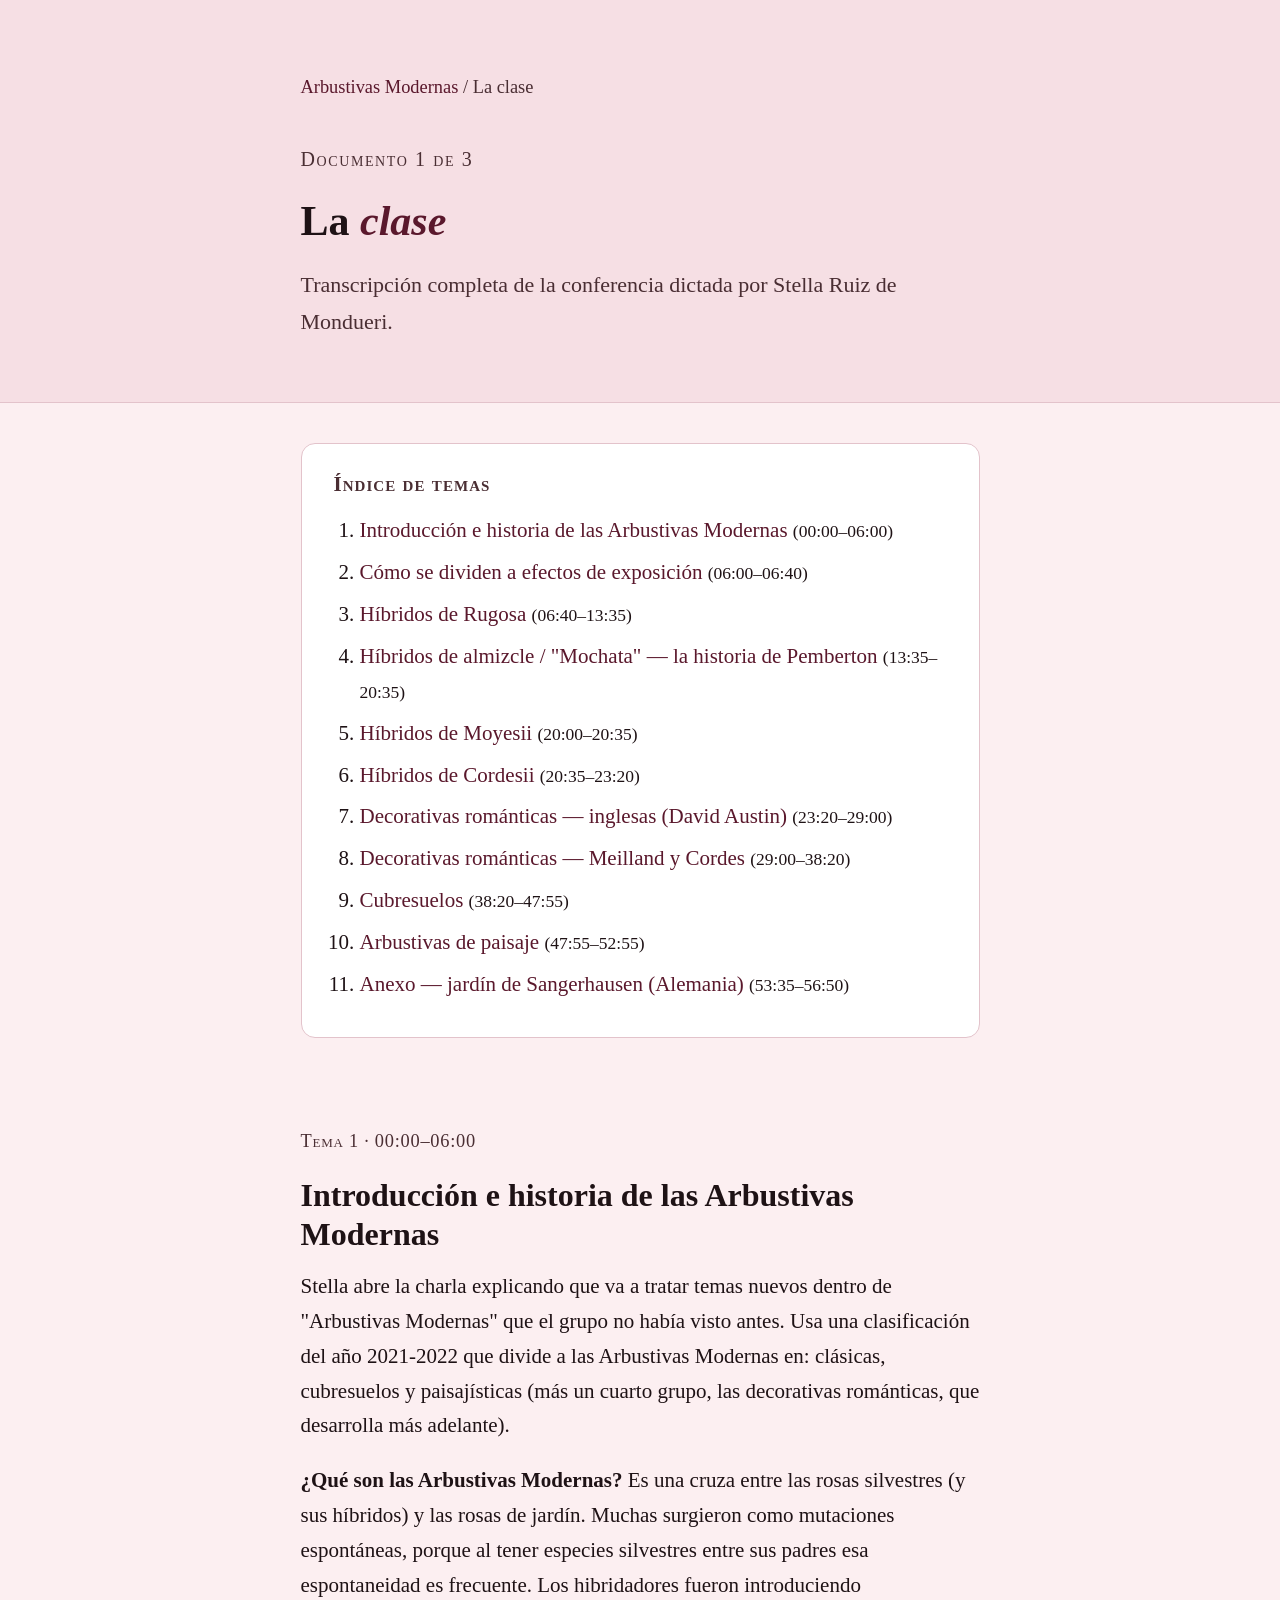
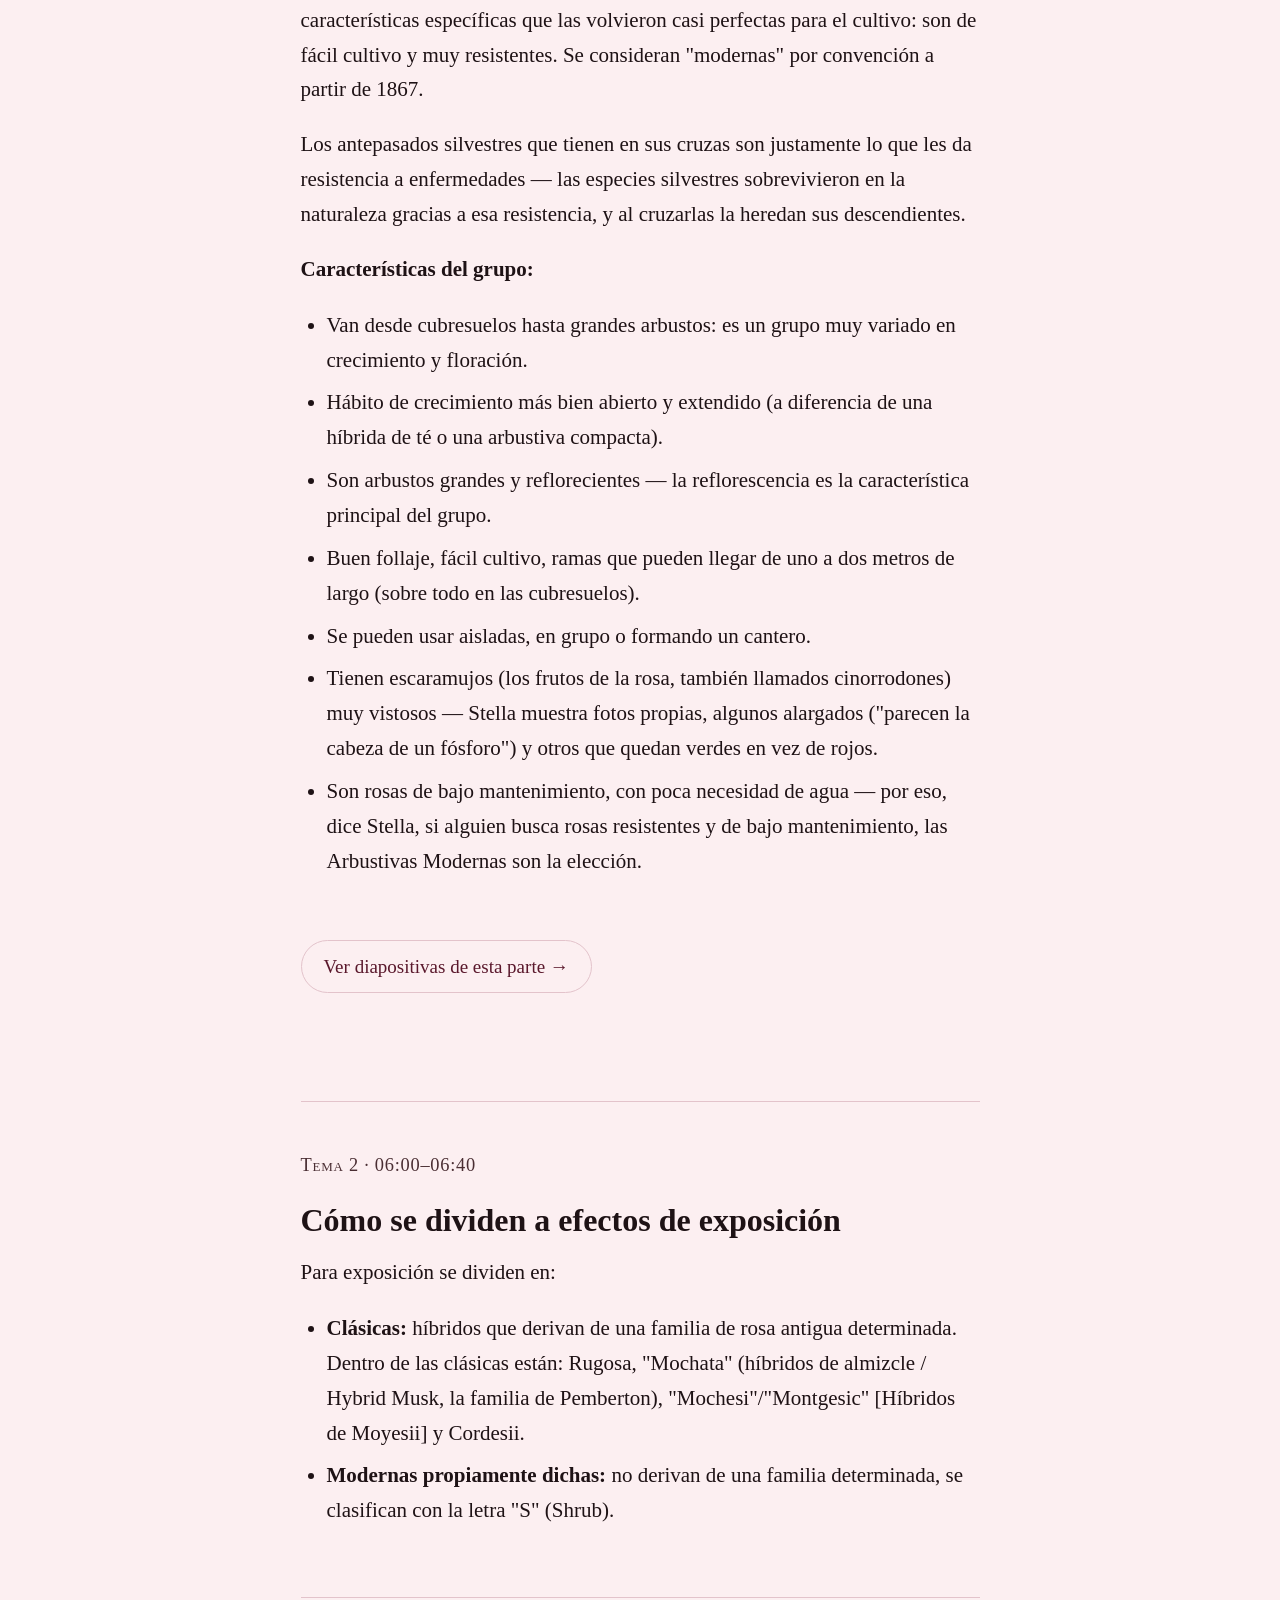
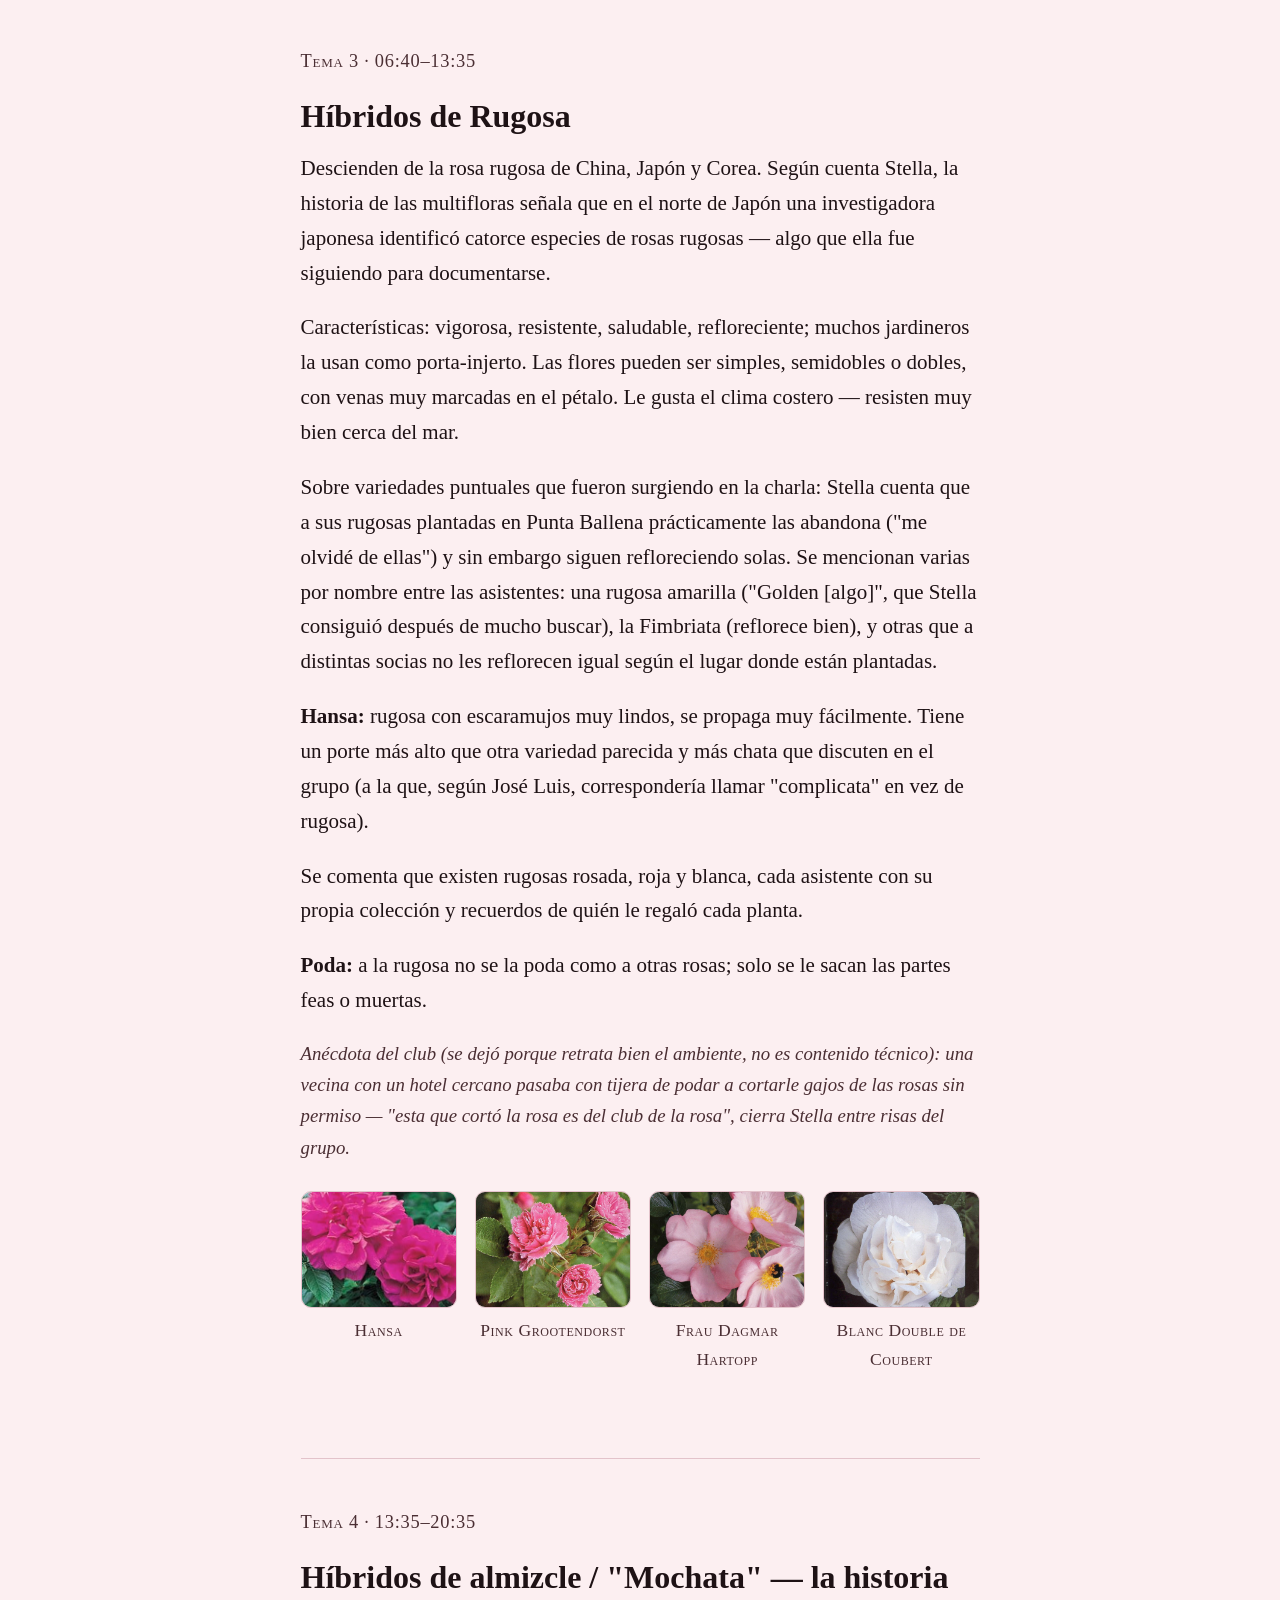
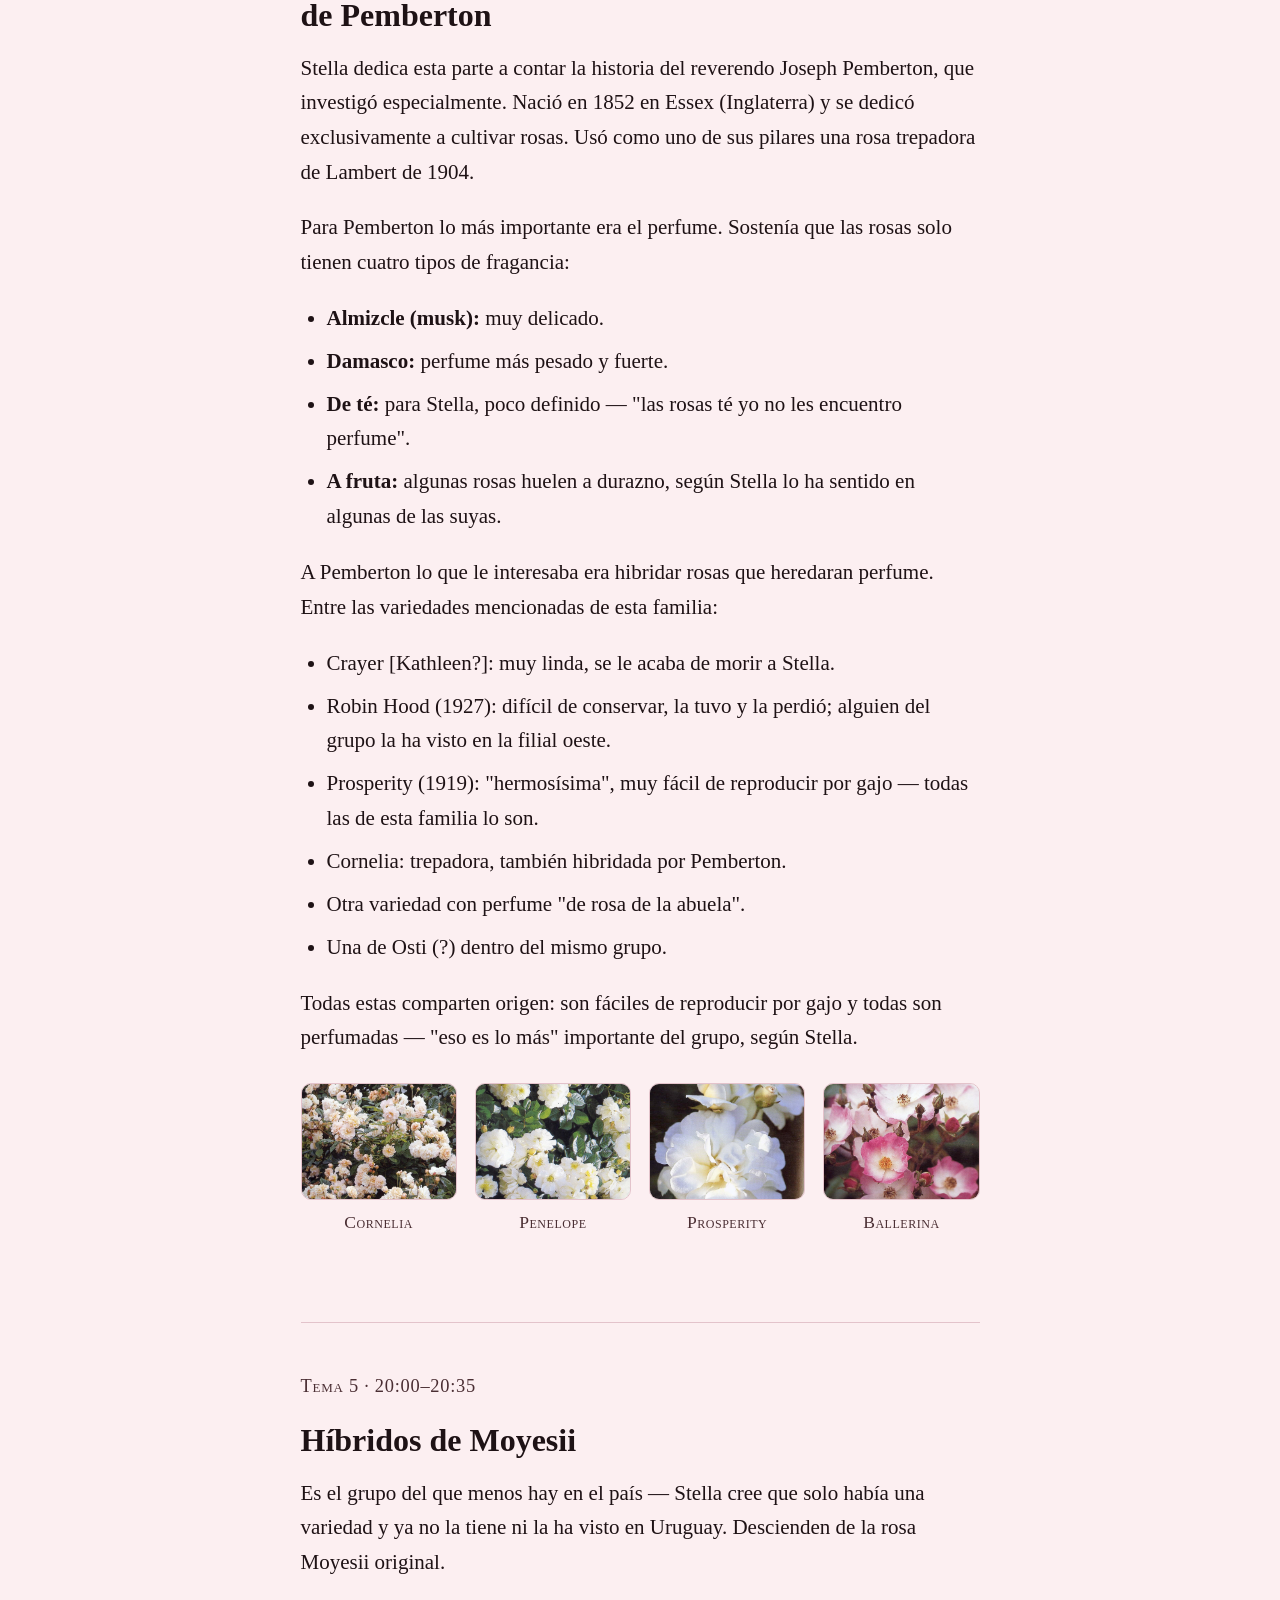
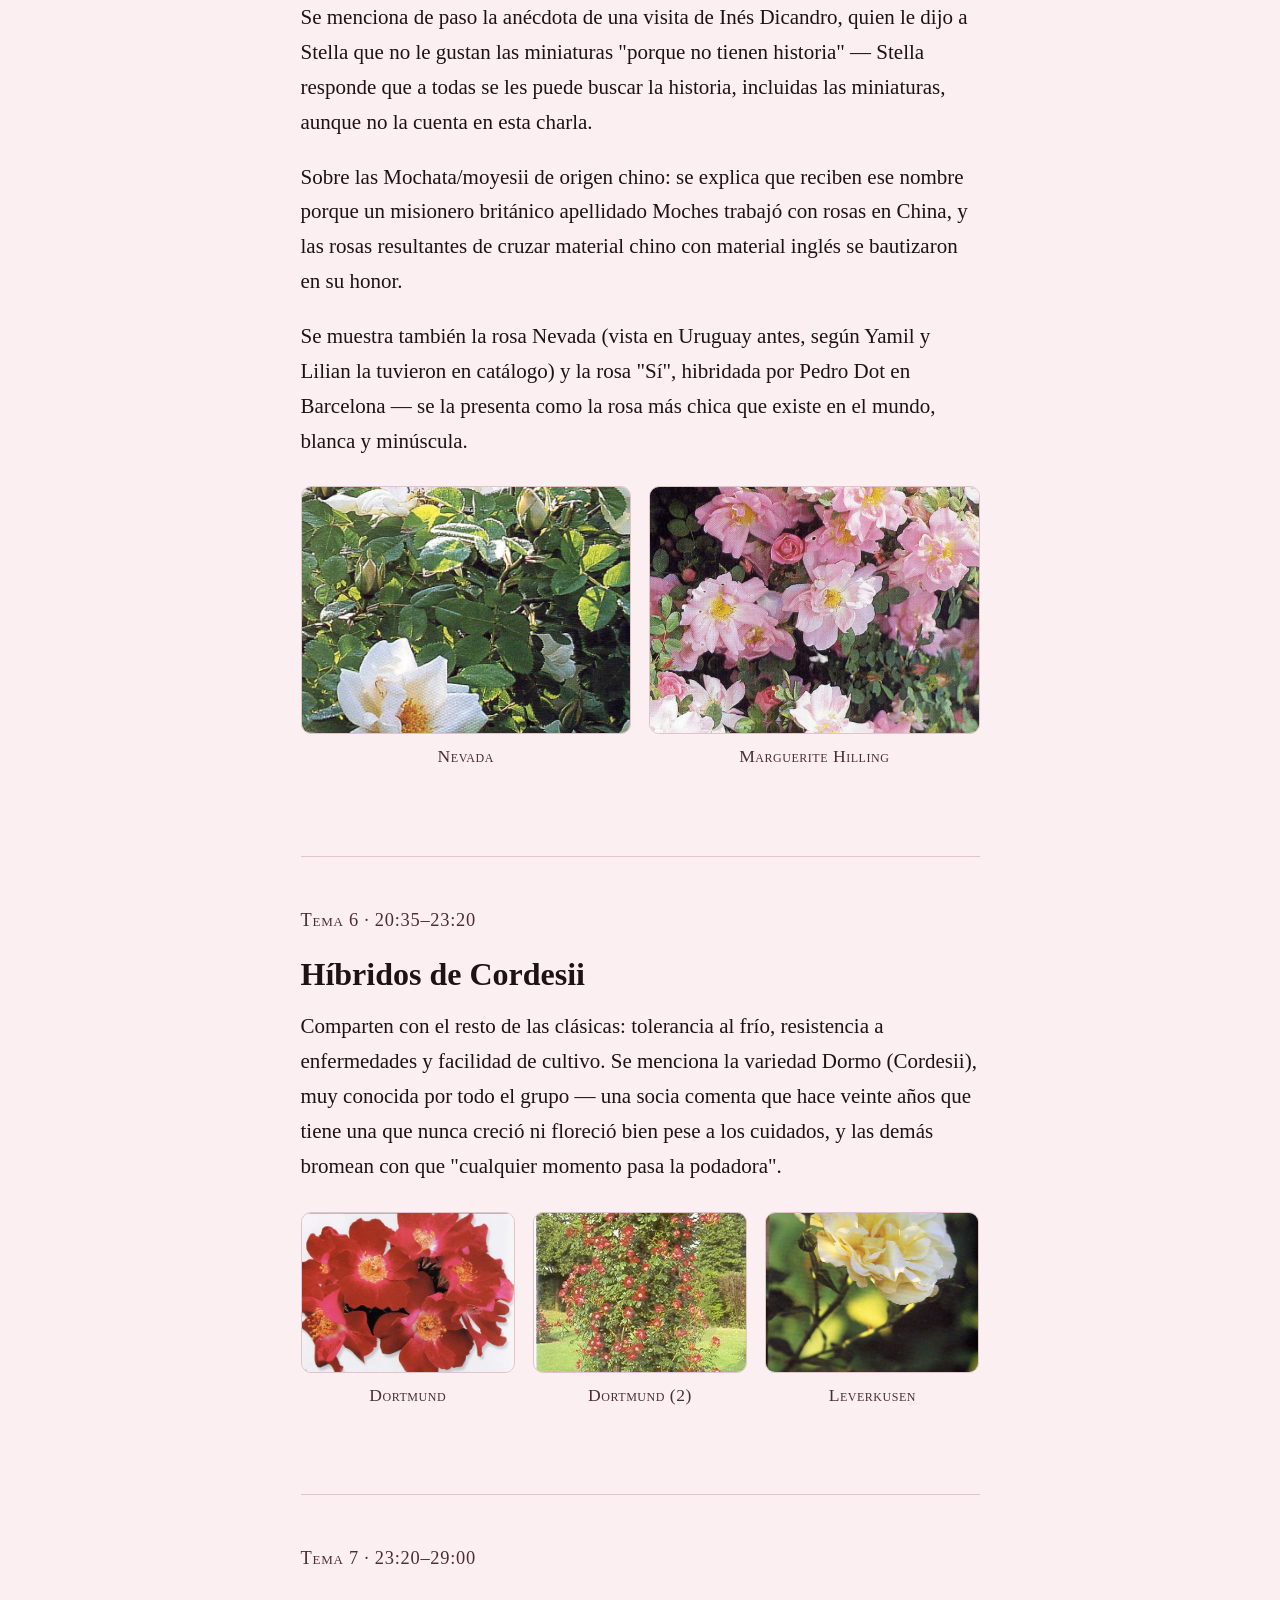
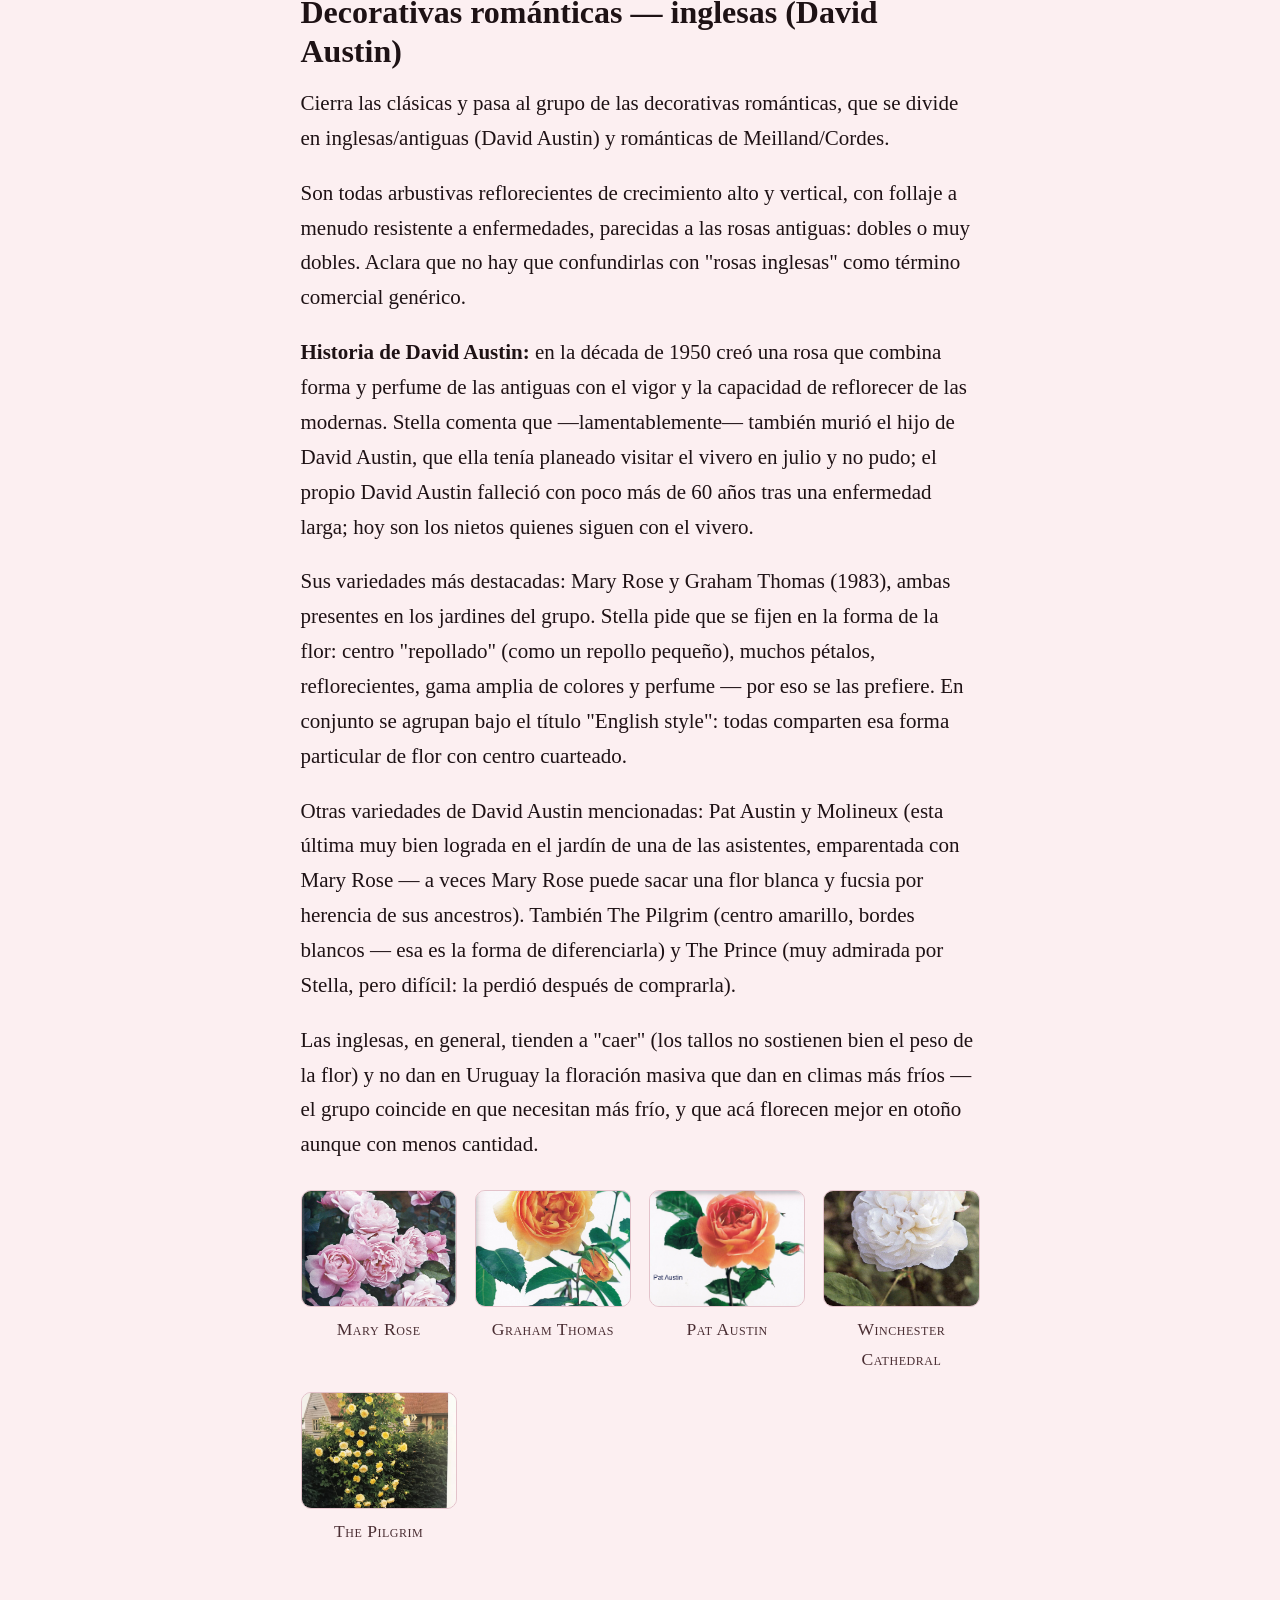
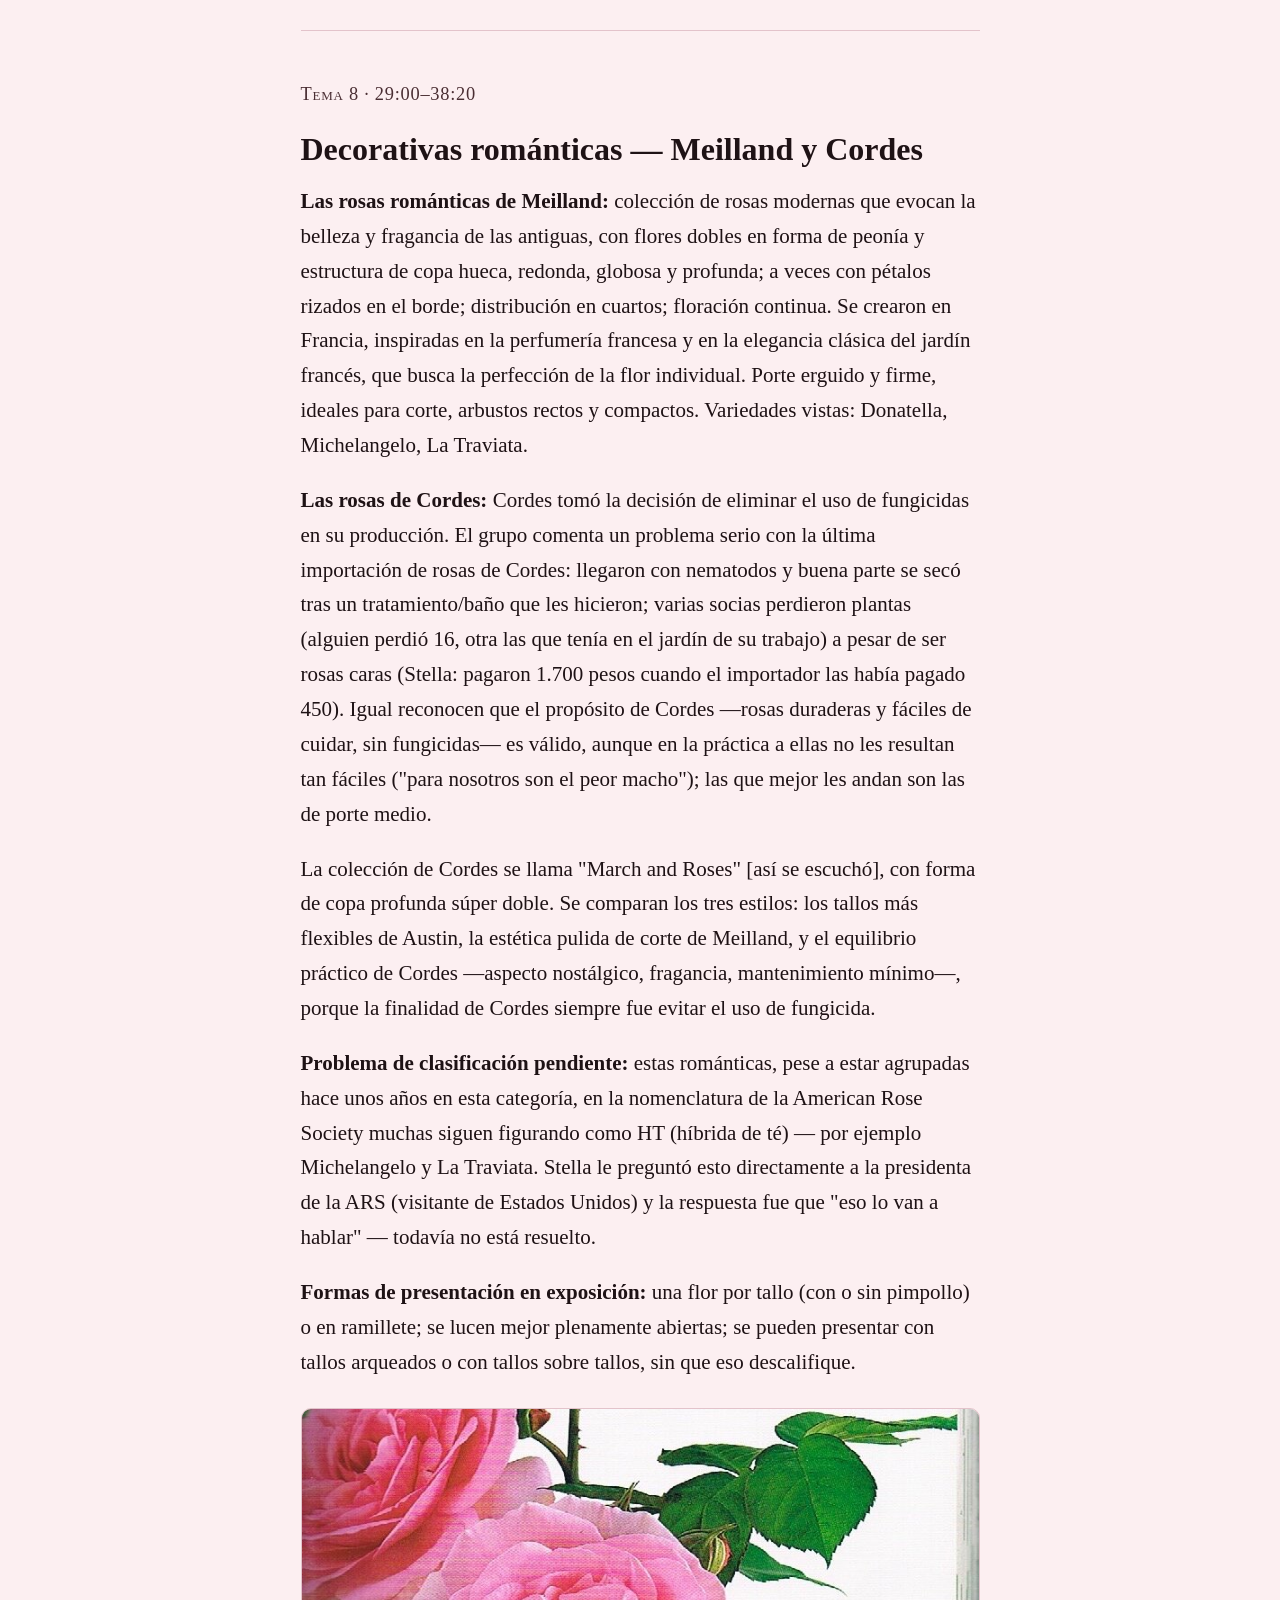
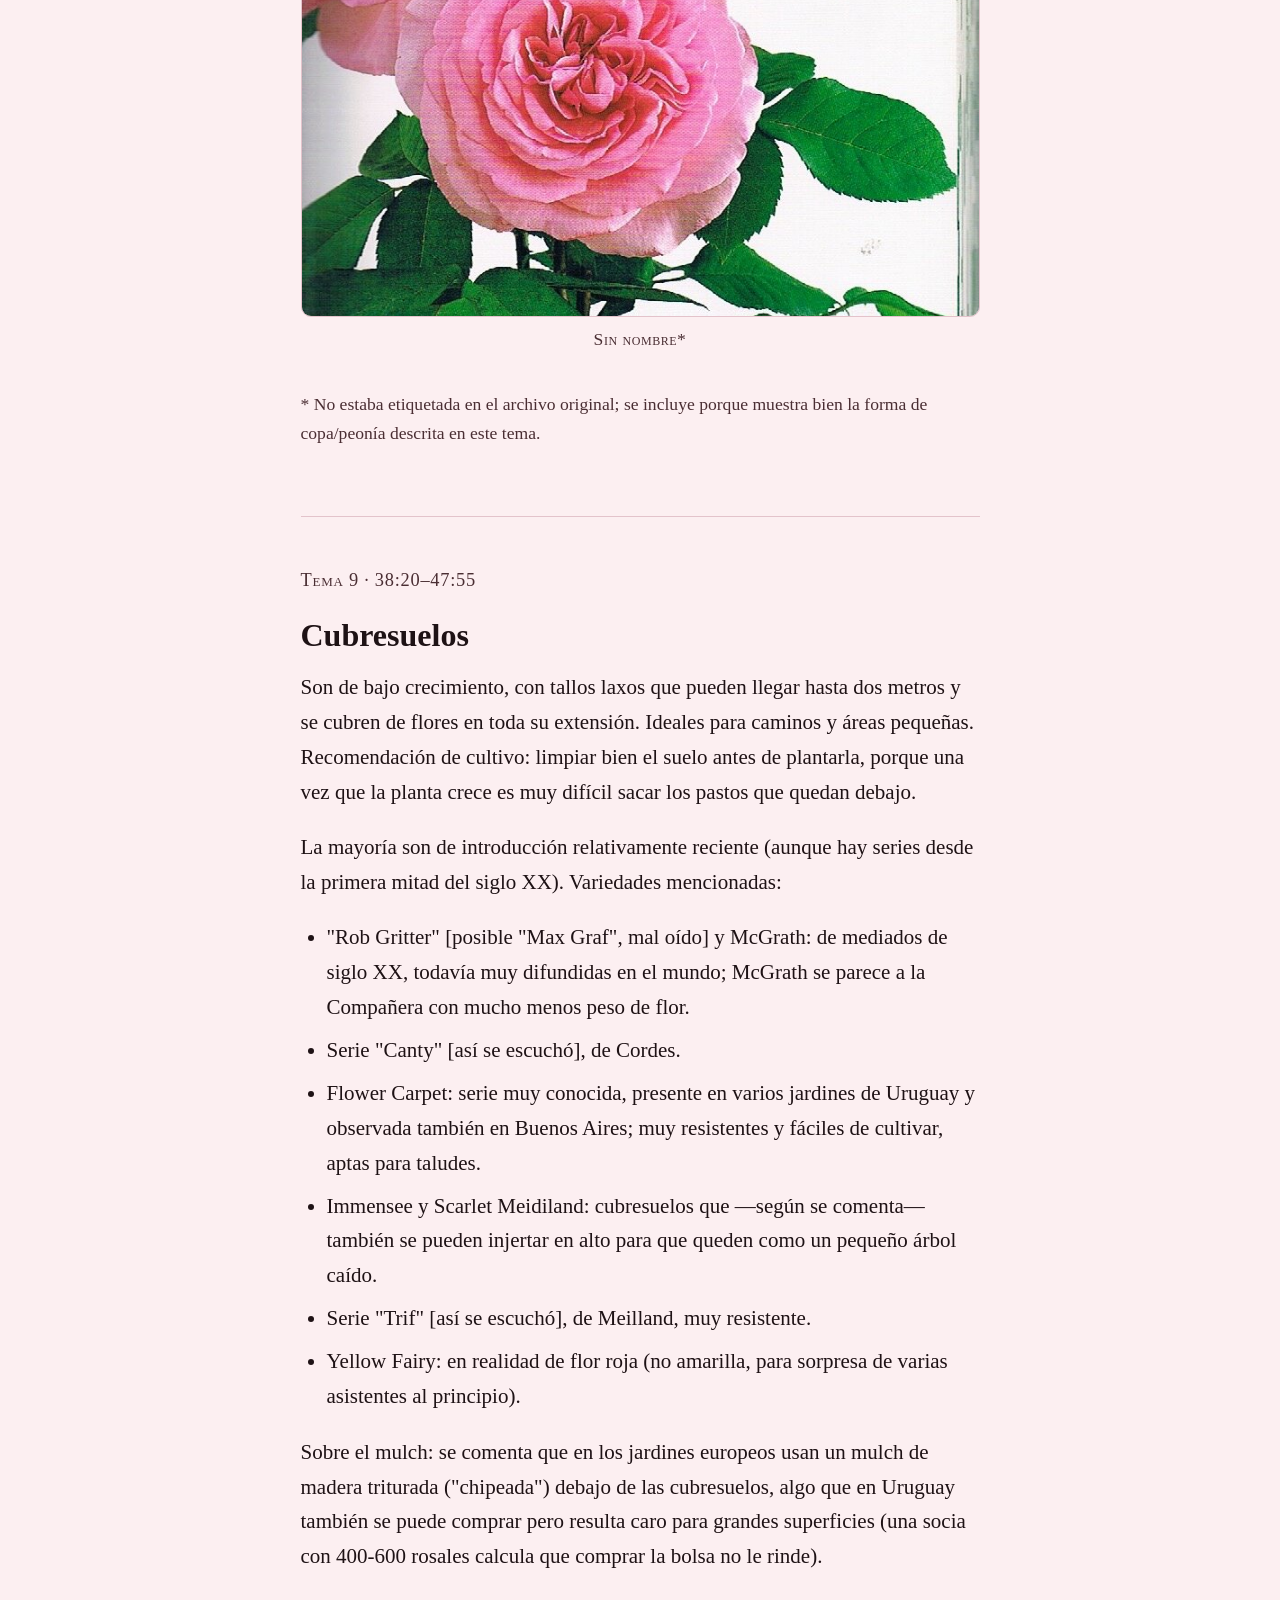
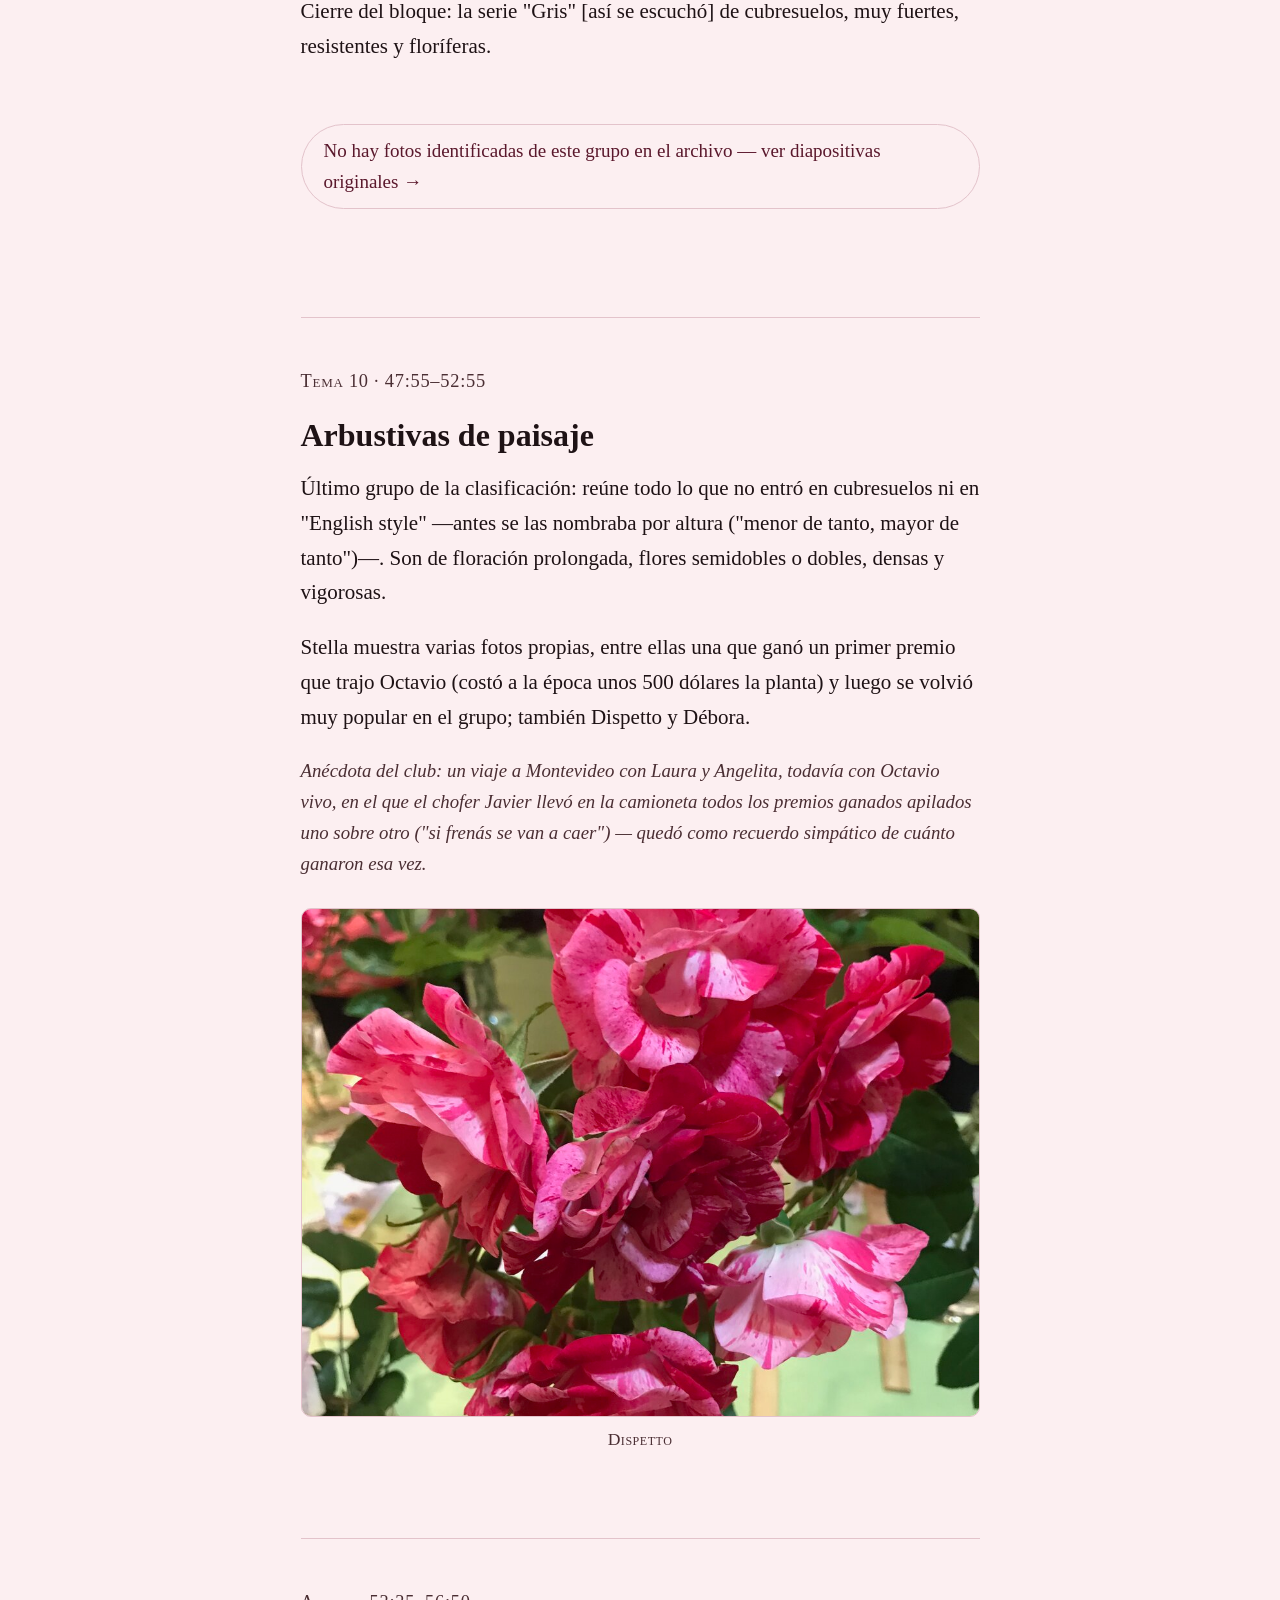
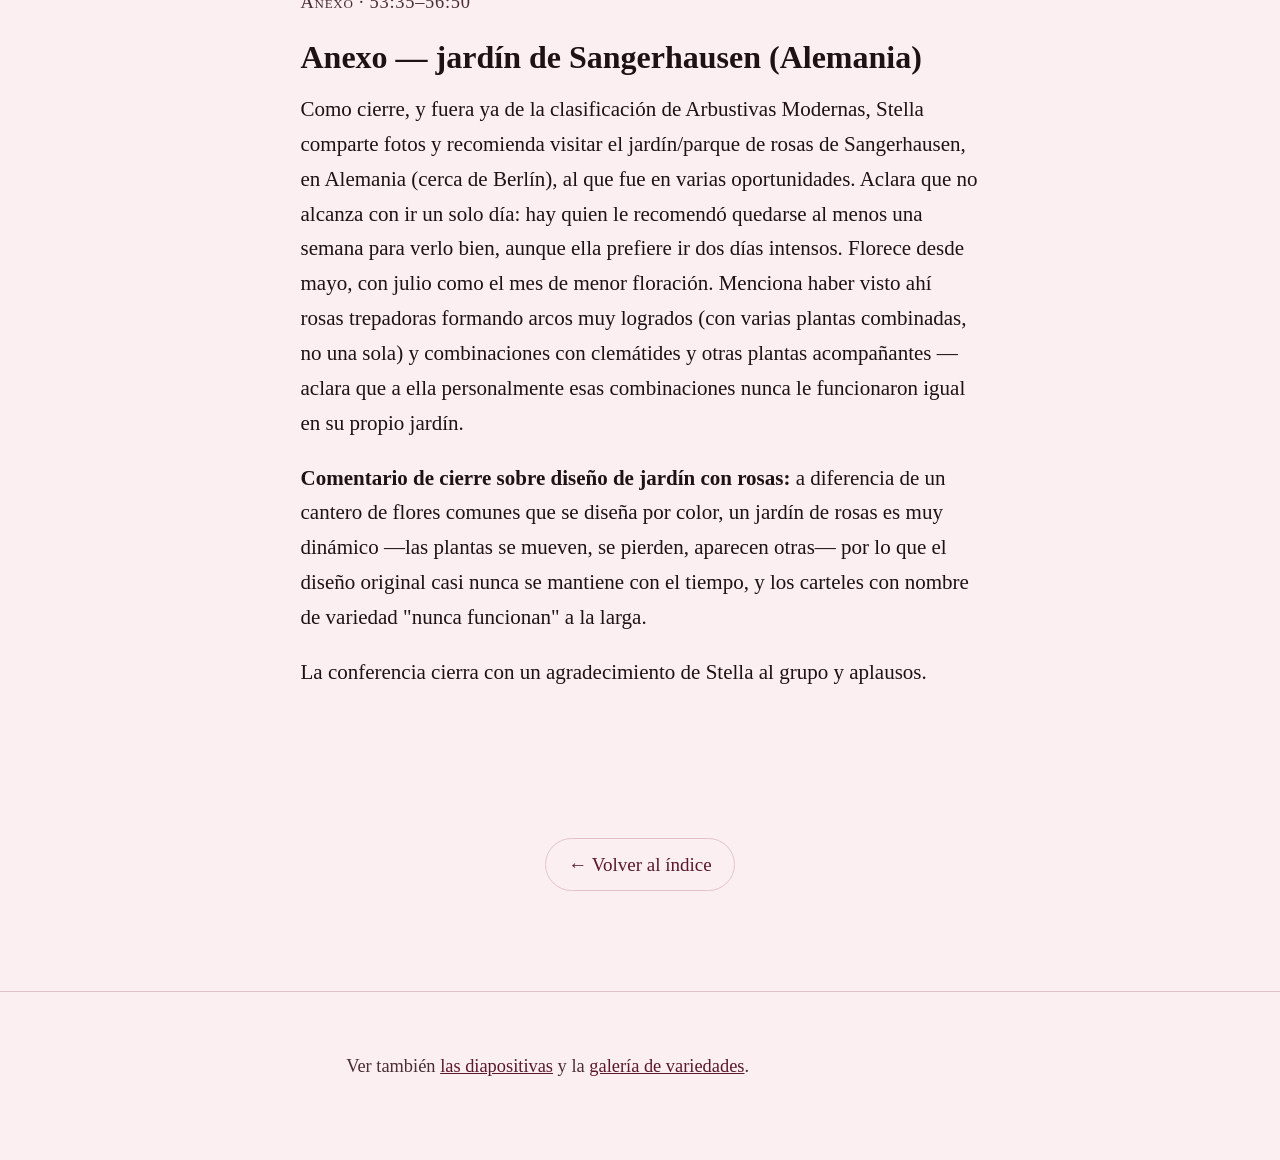
==== commit 341cbc37: "Corregir nombre de la disertante y de la asociación Stella Ruiz de Mondueri (no "Estela") y Asociaci" ====
--- a/clase.html
+++ b/clase.html
@@ -5,7 +5,7 @@
 <meta name="viewport" content="width=device-width, initial-scale=1">
 <meta name="robots" content="noindex, nofollow">
 <title>La clase — Arbustivas Modernas</title>
-<meta name="description" content="Transcripción completa de la conferencia de Estela sobre Arbustivas Modernas.">
+<meta name="description" content="Transcripción completa de la conferencia de Stella sobre Arbustivas Modernas.">
 <link rel="stylesheet" href="assets/style.css">
 </head>
 <body>
@@ -15,7 +15,7 @@
     <nav class="migas"><a href="index.html">Arbustivas Modernas</a> / La clase</nav>
     <p class="eyebrow">Documento 1 de 3</p>
     <h1>La <em>clase</em></h1>
-    <p class="bajada">Transcripción completa de la conferencia dictada por Estela.</p>
+    <p class="bajada">Transcripción completa de la conferencia dictada por Stella Ruiz de Mondueri.</p>
   </div>
 </header>
 
@@ -41,7 +41,7 @@
   <section class="tema" id="intro">
     <p class="rango">Tema 1 · 00:00–06:00</p>
     <h2>Introducción e historia de las Arbustivas Modernas</h2>
-    <p>Estela abre la charla explicando que va a tratar temas nuevos dentro de "Arbustivas
+    <p>Stella abre la charla explicando que va a tratar temas nuevos dentro de "Arbustivas
     Modernas" que el grupo no había visto antes. Usa una clasificación del año 2021-2022 que divide
     a las Arbustivas Modernas en: clásicas, cubresuelos y paisajísticas (más un cuarto grupo, las
     decorativas románticas, que desarrolla más adelante).</p>
@@ -66,9 +66,9 @@
       todo en las cubresuelos).</li>
       <li>Se pueden usar aisladas, en grupo o formando un cantero.</li>
       <li>Tienen escaramujos (los frutos de la rosa, también llamados cinorrodones) muy vistosos —
-      Estela muestra fotos propias, algunos alargados ("parecen la cabeza de un fósforo") y otros
+      Stella muestra fotos propias, algunos alargados ("parecen la cabeza de un fósforo") y otros
       que quedan verdes en vez de rojos.</li>
-      <li>Son rosas de bajo mantenimiento, con poca necesidad de agua — por eso, dice Estela, si
+      <li>Son rosas de bajo mantenimiento, con poca necesidad de agua — por eso, dice Stella, si
       alguien busca rosas resistentes y de bajo mantenimiento, las Arbustivas Modernas son la
       elección.</li>
     </ul>
@@ -91,16 +91,16 @@
   <section class="tema" id="rugosa">
     <p class="rango">Tema 3 · 06:40–13:35</p>
     <h2>Híbridos de Rugosa</h2>
-    <p>Descienden de la rosa rugosa de China, Japón y Corea. Según cuenta Estela, la historia de
+    <p>Descienden de la rosa rugosa de China, Japón y Corea. Según cuenta Stella, la historia de
     las multifloras señala que en el norte de Japón una investigadora japonesa identificó catorce
     especies de rosas rugosas — algo que ella fue siguiendo para documentarse.</p>
     <p>Características: vigorosa, resistente, saludable, refloreciente; muchos jardineros la usan
     como porta-injerto. Las flores pueden ser simples, semidobles o dobles, con venas muy marcadas
     en el pétalo. Le gusta el clima costero — resisten muy bien cerca del mar.</p>
-    <p>Sobre variedades puntuales que fueron surgiendo en la charla: Estela cuenta que a sus
+    <p>Sobre variedades puntuales que fueron surgiendo en la charla: Stella cuenta que a sus
     rugosas plantadas en Punta Ballena prácticamente las abandona ("me olvidé de ellas") y sin
     embargo siguen refloreciendo solas. Se mencionan varias por nombre entre las asistentes: una
-    rugosa amarilla ("Golden [algo]", que Estela consiguió después de mucho buscar), la Fimbriata
+    rugosa amarilla ("Golden [algo]", que Stella consiguió después de mucho buscar), la Fimbriata
     (reflorece bien), y otras que a distintas socias no les reflorecen igual según el lugar donde
     están plantadas.</p>
     <p><strong>Hansa:</strong> rugosa con escaramujos muy lindos, se propaga muy fácilmente. Tiene
@@ -113,7 +113,7 @@
     <p style="font-size:.94rem;color:var(--tinta-suave)"><em>Anécdota del club (se dejó porque
     retrata bien el ambiente, no es contenido técnico): una vecina con un hotel cercano pasaba con
     tijera de podar a cortarle gajos de las rosas sin permiso — "esta que cortó la rosa es del club
-    de la rosa", cierra Estela entre risas del grupo.</em></p>
+    de la rosa", cierra Stella entre risas del grupo.</em></p>
     <div class="fotos-tema">
       <a class="foto-card" href="assets/galeria/hansa.jpg" target="_blank" rel="noopener"><img loading="lazy" src="assets/galeria/hansa.jpg" alt="Rosa Hansa"><span>Hansa</span></a>
       <a class="foto-card" href="assets/galeria/pink-grootendorst.jpg" target="_blank" rel="noopener"><img loading="lazy" src="assets/galeria/pink-grootendorst.jpg" alt="Rosa Pink Grootendorst"><span>Pink Grootendorst</span></a>
@@ -125,7 +125,7 @@
   <section class="tema" id="mochata">
     <p class="rango">Tema 4 · 13:35–20:35</p>
     <h2>Híbridos de almizcle / "Mochata" — la historia de Pemberton</h2>
-    <p>Estela dedica esta parte a contar la historia del reverendo Joseph Pemberton, que investigó
+    <p>Stella dedica esta parte a contar la historia del reverendo Joseph Pemberton, que investigó
     especialmente. Nació en 1852 en Essex (Inglaterra) y se dedicó exclusivamente a cultivar rosas.
     Usó como uno de sus pilares una rosa trepadora de Lambert de 1904.</p>
     <p>Para Pemberton lo más importante era el perfume. Sostenía que las rosas solo tienen cuatro
@@ -133,15 +133,15 @@
     <ul>
       <li><strong>Almizcle (musk):</strong> muy delicado.</li>
       <li><strong>Damasco:</strong> perfume más pesado y fuerte.</li>
-      <li><strong>De té:</strong> para Estela, poco definido — "las rosas té yo no les encuentro
+      <li><strong>De té:</strong> para Stella, poco definido — "las rosas té yo no les encuentro
       perfume".</li>
-      <li><strong>A fruta:</strong> algunas rosas huelen a durazno, según Estela lo ha sentido en
+      <li><strong>A fruta:</strong> algunas rosas huelen a durazno, según Stella lo ha sentido en
       algunas de las suyas.</li>
     </ul>
     <p>A Pemberton lo que le interesaba era hibridar rosas que heredaran perfume. Entre las
     variedades mencionadas de esta familia:</p>
     <ul>
-      <li>Crayer [Kathleen?]: muy linda, se le acaba de morir a Estela.</li>
+      <li>Crayer [Kathleen?]: muy linda, se le acaba de morir a Stella.</li>
       <li>Robin Hood (1927): difícil de conservar, la tuvo y la perdió; alguien del grupo la ha
       visto en la filial oeste.</li>
       <li>Prosperity (1919): "hermosísima", muy fácil de reproducir por gajo — todas las de esta
@@ -151,7 +151,7 @@
       <li>Una de Osti (?) dentro del mismo grupo.</li>
     </ul>
     <p>Todas estas comparten origen: son fáciles de reproducir por gajo y todas son perfumadas —
-    "eso es lo más" importante del grupo, según Estela.</p>
+    "eso es lo más" importante del grupo, según Stella.</p>
     <div class="fotos-tema">
       <a class="foto-card" href="assets/galeria/cornelia.jpg" target="_blank" rel="noopener"><img loading="lazy" src="assets/galeria/cornelia.jpg" alt="Rosa Cornelia"><span>Cornelia</span></a>
       <a class="foto-card" href="assets/galeria/penelope.jpg" target="_blank" rel="noopener"><img loading="lazy" src="assets/galeria/penelope.jpg" alt="Rosa Penelope"><span>Penelope</span></a>
@@ -163,10 +163,10 @@
   <section class="tema" id="moyesii">
     <p class="rango">Tema 5 · 20:00–20:35</p>
     <h2>Híbridos de Moyesii</h2>
-    <p>Es el grupo del que menos hay en el país — Estela cree que solo había una variedad y ya no
+    <p>Es el grupo del que menos hay en el país — Stella cree que solo había una variedad y ya no
     la tiene ni la ha visto en Uruguay. Descienden de la rosa Moyesii original.</p>
-    <p>Se menciona de paso la anécdota de una visita de Inés Dicandro, quien le dijo a Estela que
-    no le gustan las miniaturas "porque no tienen historia" — Estela responde que a todas se les
+    <p>Se menciona de paso la anécdota de una visita de Inés Dicandro, quien le dijo a Stella que
+    no le gustan las miniaturas "porque no tienen historia" — Stella responde que a todas se les
     puede buscar la historia, incluidas las miniaturas, aunque no la cuenta en esta charla.</p>
     <p>Sobre las Mochata/moyesii de origen chino: se explica que reciben ese nombre porque un
     misionero británico apellidado Moches trabajó con rosas en China, y las rosas resultantes de
@@ -204,11 +204,11 @@
     hay que confundirlas con "rosas inglesas" como término comercial genérico.</p>
     <p><strong>Historia de David Austin:</strong> en la década de 1950 creó una rosa que combina
     forma y perfume de las antiguas con el vigor y la capacidad de reflorecer de las modernas.
-    Estela comenta que —lamentablemente— también murió el hijo de David Austin, que ella tenía
+    Stella comenta que —lamentablemente— también murió el hijo de David Austin, que ella tenía
     planeado visitar el vivero en julio y no pudo; el propio David Austin falleció con poco más de
     60 años tras una enfermedad larga; hoy son los nietos quienes siguen con el vivero.</p>
     <p>Sus variedades más destacadas: Mary Rose y Graham Thomas (1983), ambas presentes en los
-    jardines del grupo. Estela pide que se fijen en la forma de la flor: centro "repollado" (como
+    jardines del grupo. Stella pide que se fijen en la forma de la flor: centro "repollado" (como
     un repollo pequeño), muchos pétalos, reflorecientes, gama amplia de colores y perfume — por eso
     se las prefiere. En conjunto se agrupan bajo el título "English style": todas comparten esa
     forma particular de flor con centro cuarteado.</p>
@@ -216,7 +216,7 @@
     lograda en el jardín de una de las asistentes, emparentada con Mary Rose — a veces Mary Rose
     puede sacar una flor blanca y fucsia por herencia de sus ancestros). También The Pilgrim
     (centro amarillo, bordes blancos — esa es la forma de diferenciarla) y The Prince (muy admirada
-    por Estela, pero difícil: la perdió después de comprarla).</p>
+    por Stella, pero difícil: la perdió después de comprarla).</p>
     <p>Las inglesas, en general, tienden a "caer" (los tallos no sostienen bien el peso de la flor)
     y no dan en Uruguay la floración masiva que dan en climas más fríos — el grupo coincide en que
     necesitan más frío, y que acá florecen mejor en otoño aunque con menos cantidad.</p>
@@ -243,7 +243,7 @@
     fungicidas en su producción. El grupo comenta un problema serio con la última importación de
     rosas de Cordes: llegaron con nematodos y buena parte se secó tras un tratamiento/baño que les
     hicieron; varias socias perdieron plantas (alguien perdió 16, otra las que tenía en el jardín
-    de su trabajo) a pesar de ser rosas caras (Estela: pagaron 1.700 pesos cuando el importador las
+    de su trabajo) a pesar de ser rosas caras (Stella: pagaron 1.700 pesos cuando el importador las
     había pagado 450). Igual reconocen que el propósito de Cordes —rosas duraderas y fáciles de
     cuidar, sin fungicidas— es válido, aunque en la práctica a ellas no les resultan tan fáciles
     ("para nosotros son el peor macho"); las que mejor les andan son las de porte medio.</p>
@@ -255,7 +255,7 @@
     <p><strong>Problema de clasificación pendiente:</strong> estas románticas, pese a estar
     agrupadas hace unos años en esta categoría, en la nomenclatura de la American Rose Society
     muchas siguen figurando como HT (híbrida de té) — por ejemplo Michelangelo y La Traviata.
-    Estela le preguntó esto directamente a la presidenta de la ARS (visitante de Estados Unidos) y
+    Stella le preguntó esto directamente a la presidenta de la ARS (visitante de Estados Unidos) y
     la respuesta fue que "eso lo van a hablar" — todavía no está resuelto.</p>
     <p><strong>Formas de presentación en exposición:</strong> una flor por tallo (con o sin
     pimpollo) o en ramillete; se lucen mejor plenamente abiertas; se pueden presentar con tallos
@@ -304,7 +304,7 @@
     <p>Último grupo de la clasificación: reúne todo lo que no entró en cubresuelos ni en "English
     style" —antes se las nombraba por altura ("menor de tanto, mayor de tanto")—. Son de floración
     prolongada, flores semidobles o dobles, densas y vigorosas.</p>
-    <p>Estela muestra varias fotos propias, entre ellas una que ganó un primer premio que trajo
+    <p>Stella muestra varias fotos propias, entre ellas una que ganó un primer premio que trajo
     Octavio (costó a la época unos 500 dólares la planta) y luego se volvió muy popular en el
     grupo; también Dispetto y Débora.</p>
     <p style="font-size:.94rem;color:var(--tinta-suave)"><em>Anécdota del club: un viaje a
@@ -319,7 +319,7 @@
   <section class="tema" id="sangerhausen">
     <p class="rango">Anexo · 53:35–56:50</p>
     <h2>Anexo — jardín de Sangerhausen (Alemania)</h2>
-    <p>Como cierre, y fuera ya de la clasificación de Arbustivas Modernas, Estela comparte fotos y
+    <p>Como cierre, y fuera ya de la clasificación de Arbustivas Modernas, Stella comparte fotos y
     recomienda visitar el jardín/parque de rosas de Sangerhausen, en Alemania (cerca de Berlín), al
     que fue en varias oportunidades. Aclara que no alcanza con ir un solo día: hay quien le
     recomendó quedarse al menos una semana para verlo bien, aunque ella prefiere ir dos días
@@ -331,7 +331,7 @@
     cantero de flores comunes que se diseña por color, un jardín de rosas es muy dinámico —las
     plantas se mueven, se pierden, aparecen otras— por lo que el diseño original casi nunca se
     mantiene con el tiempo, y los carteles con nombre de variedad "nunca funcionan" a la larga.</p>
-    <p>La conferencia cierra con un agradecimiento de Estela al grupo y aplausos.</p>
+    <p>La conferencia cierra con un agradecimiento de Stella al grupo y aplausos.</p>
   </section>
 
   <p style="text-align:center;margin:2rem 0"><a class="volver" href="index.html">← Volver al índice</a></p>
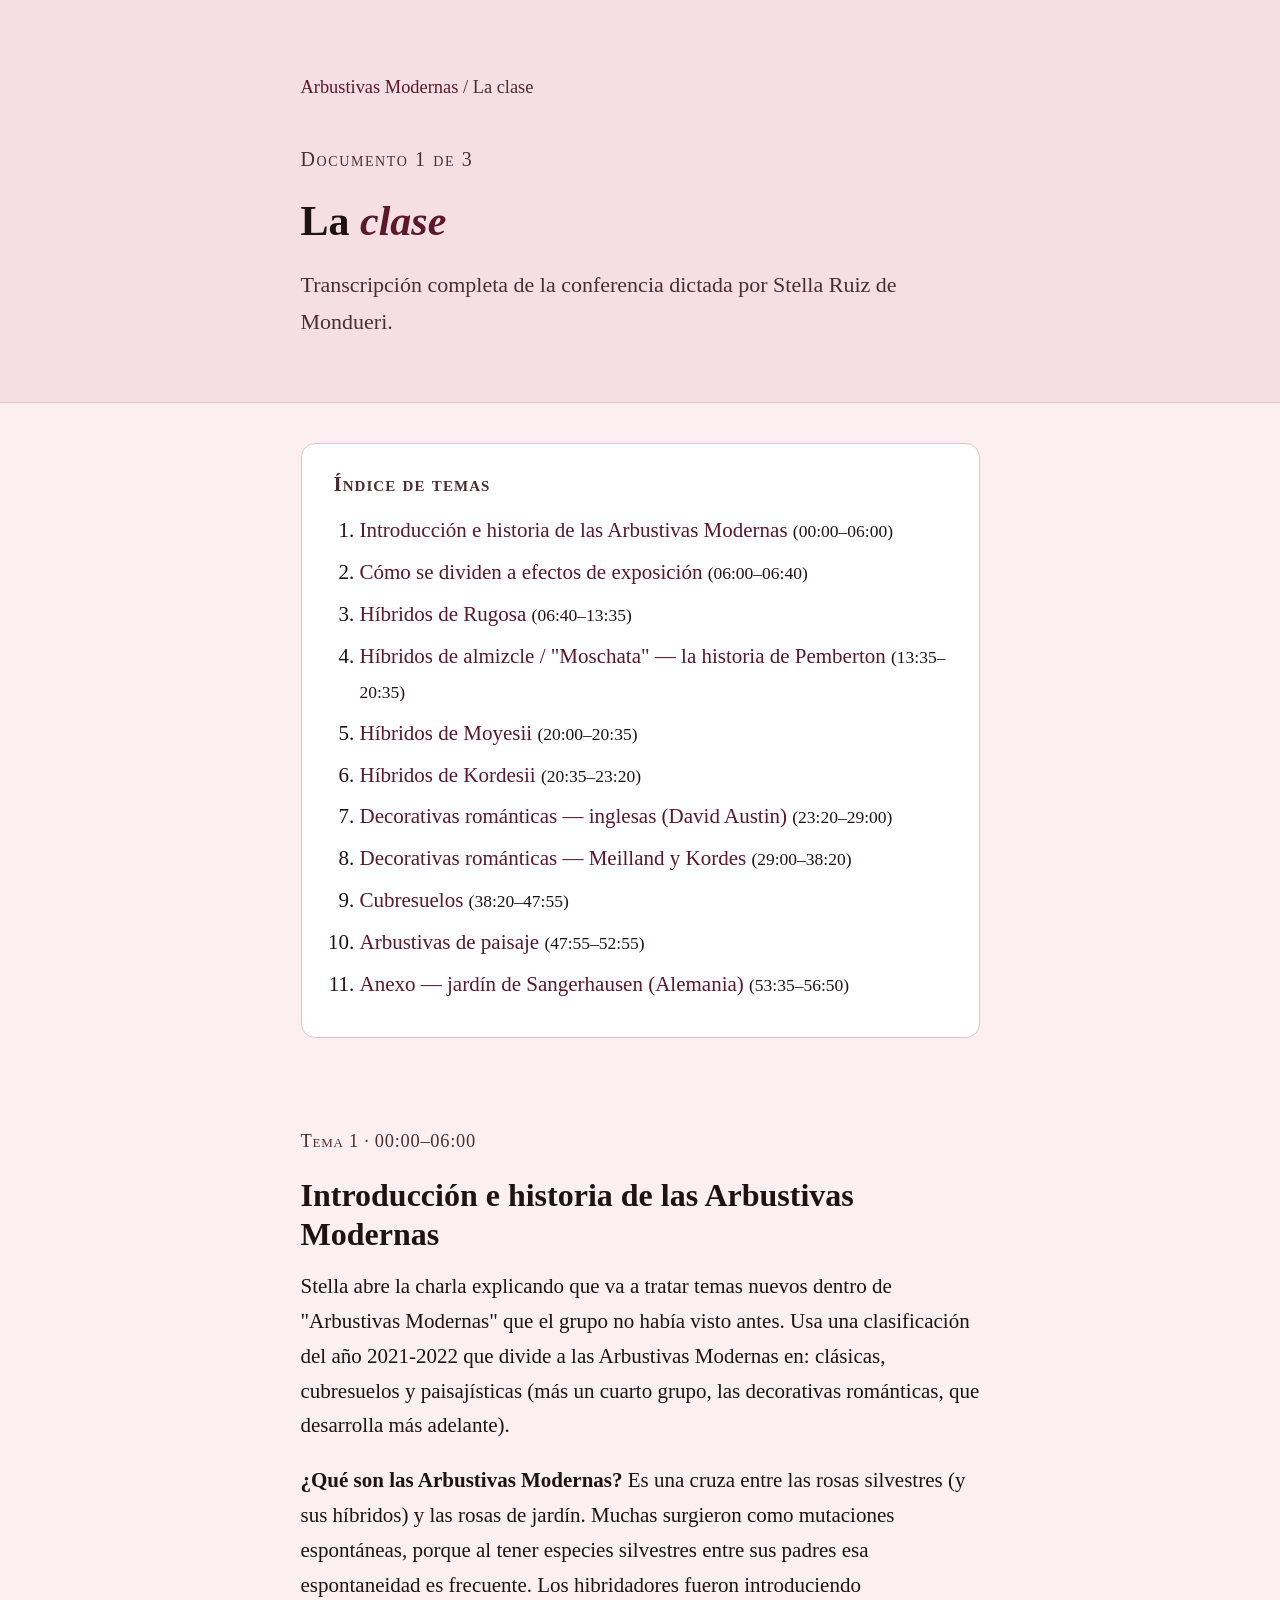
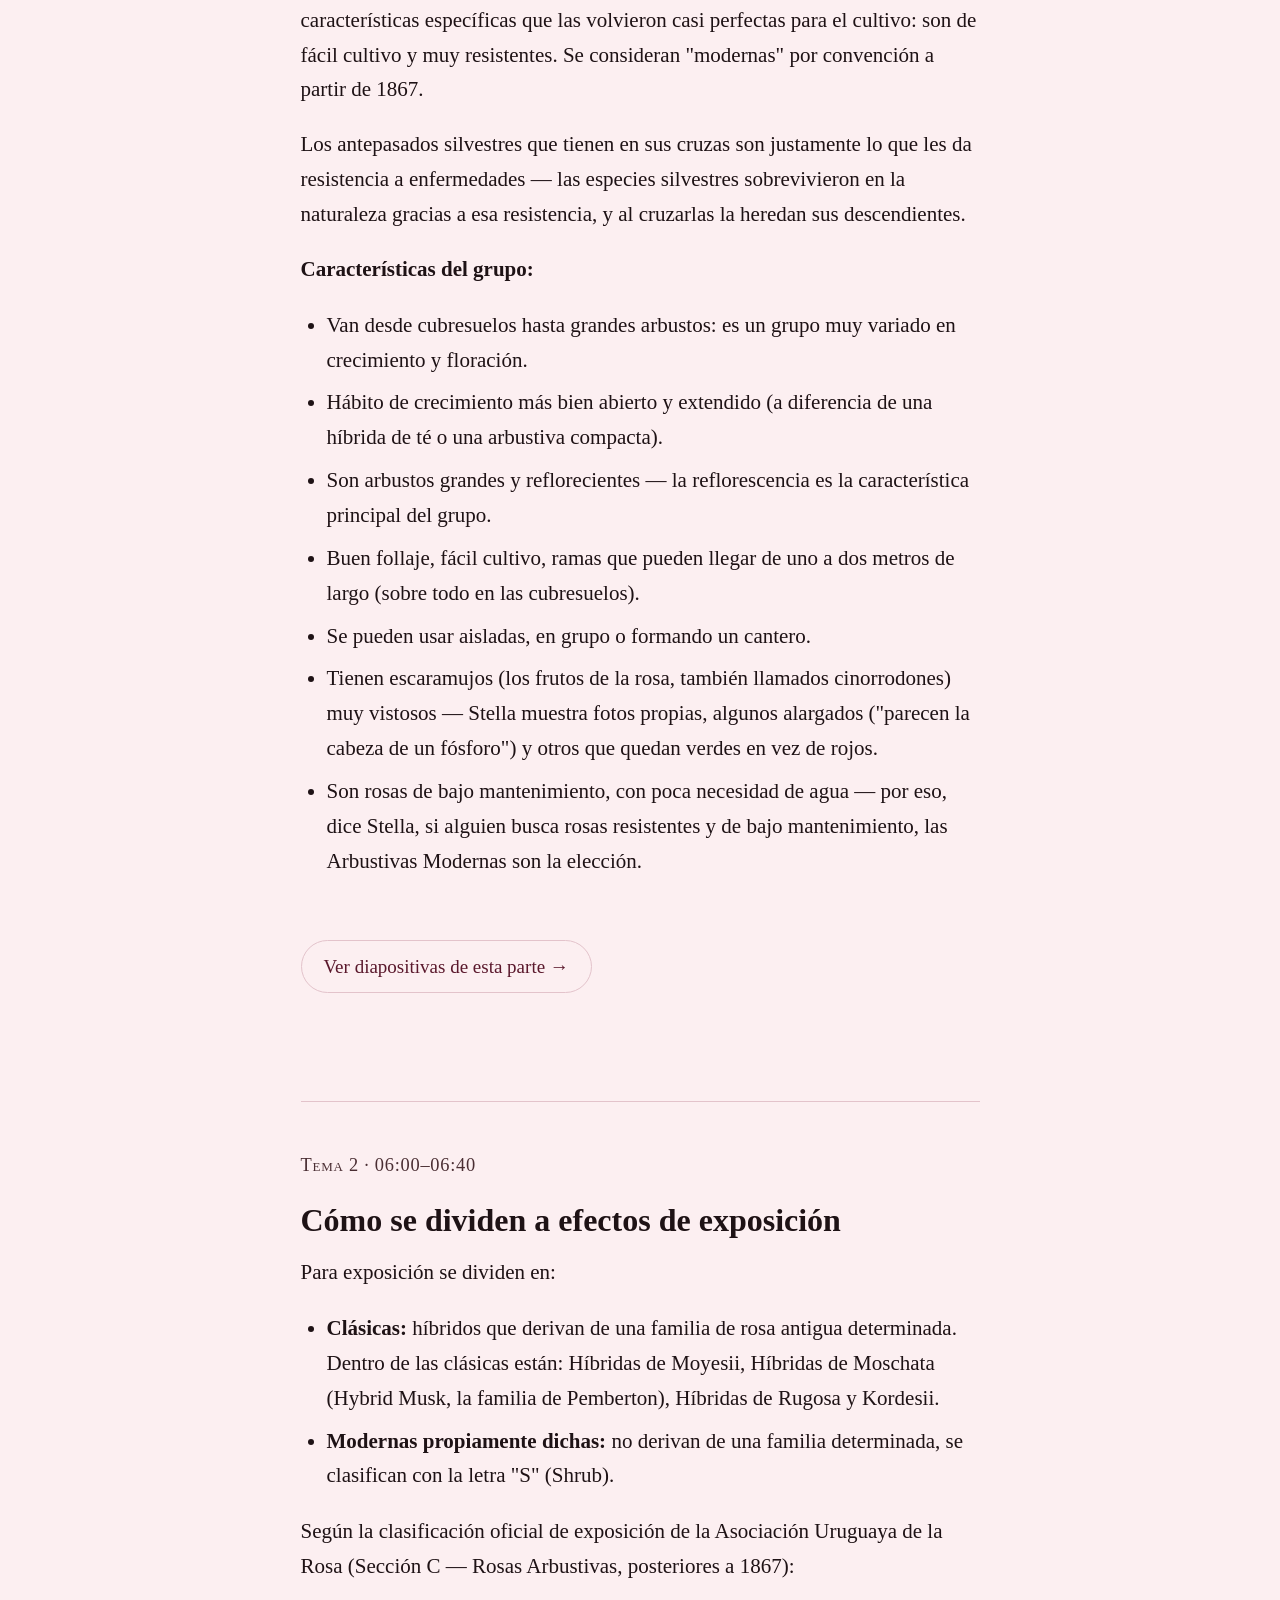
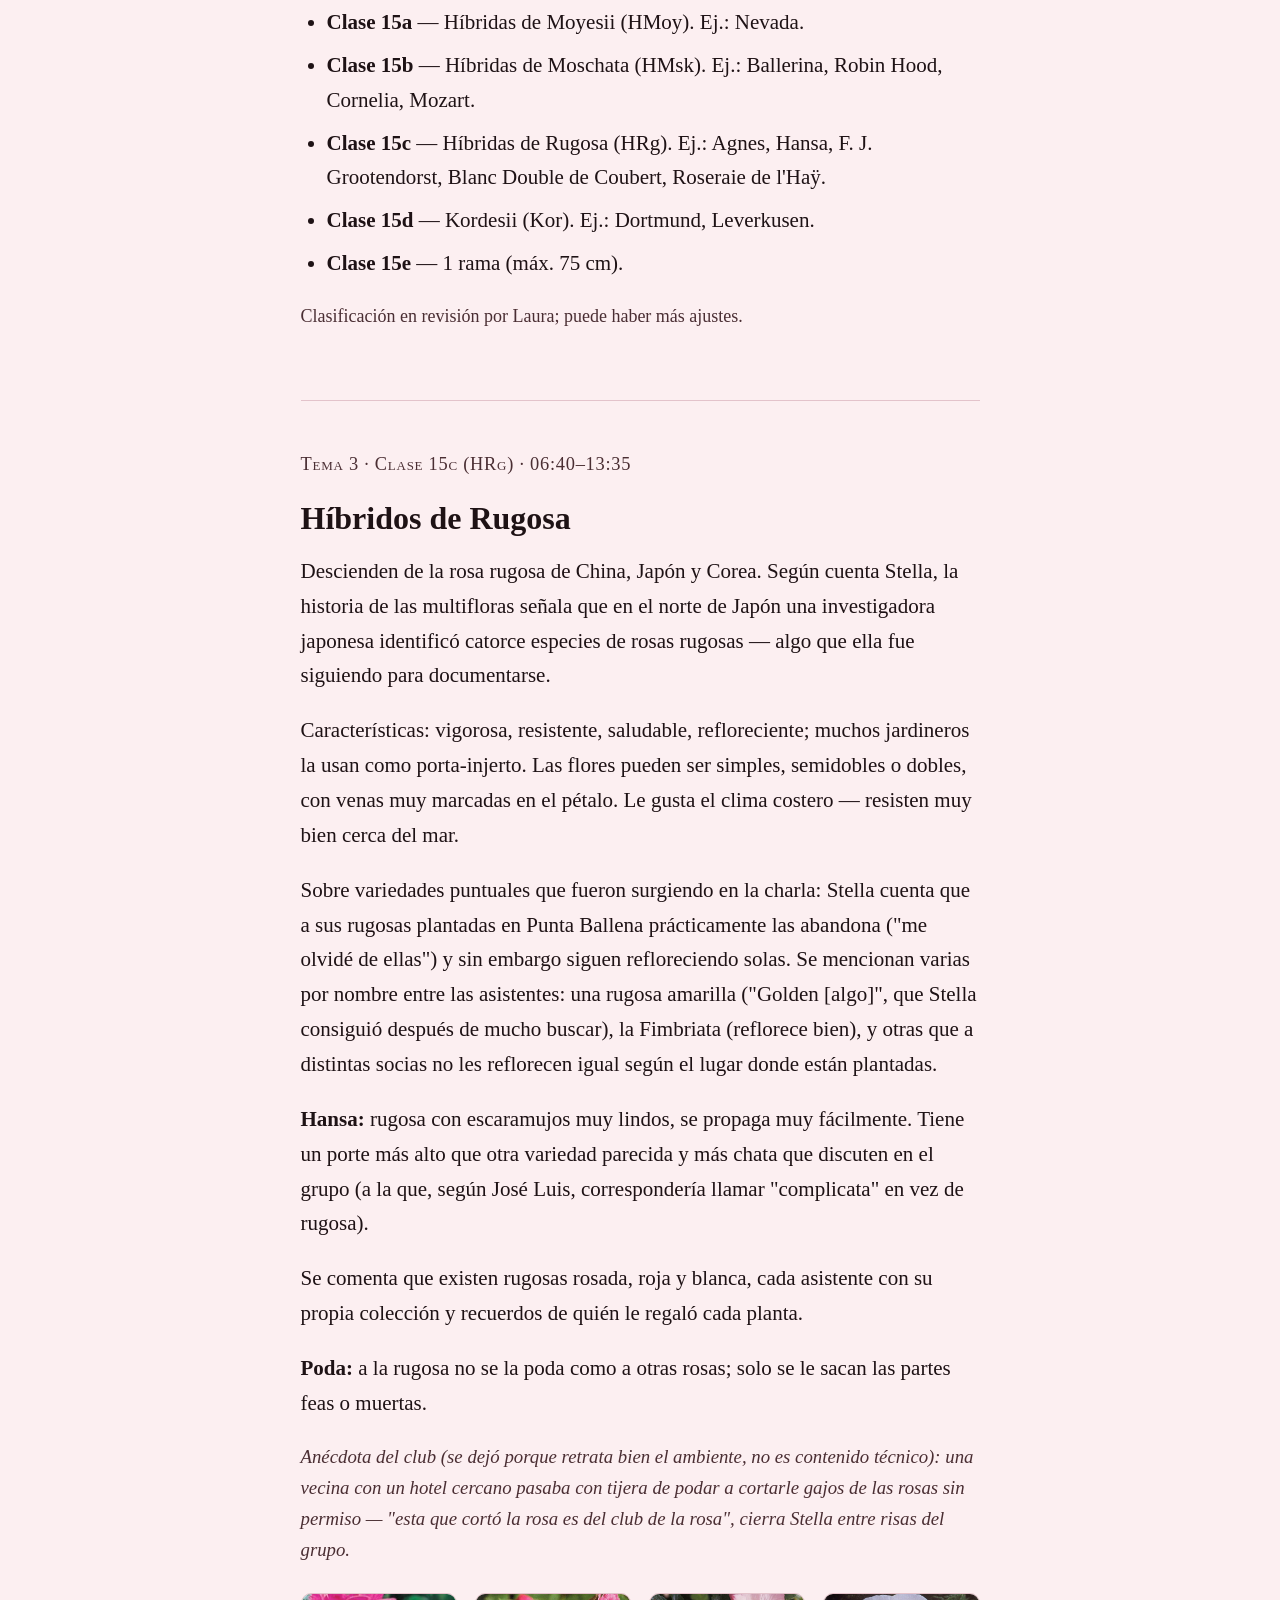
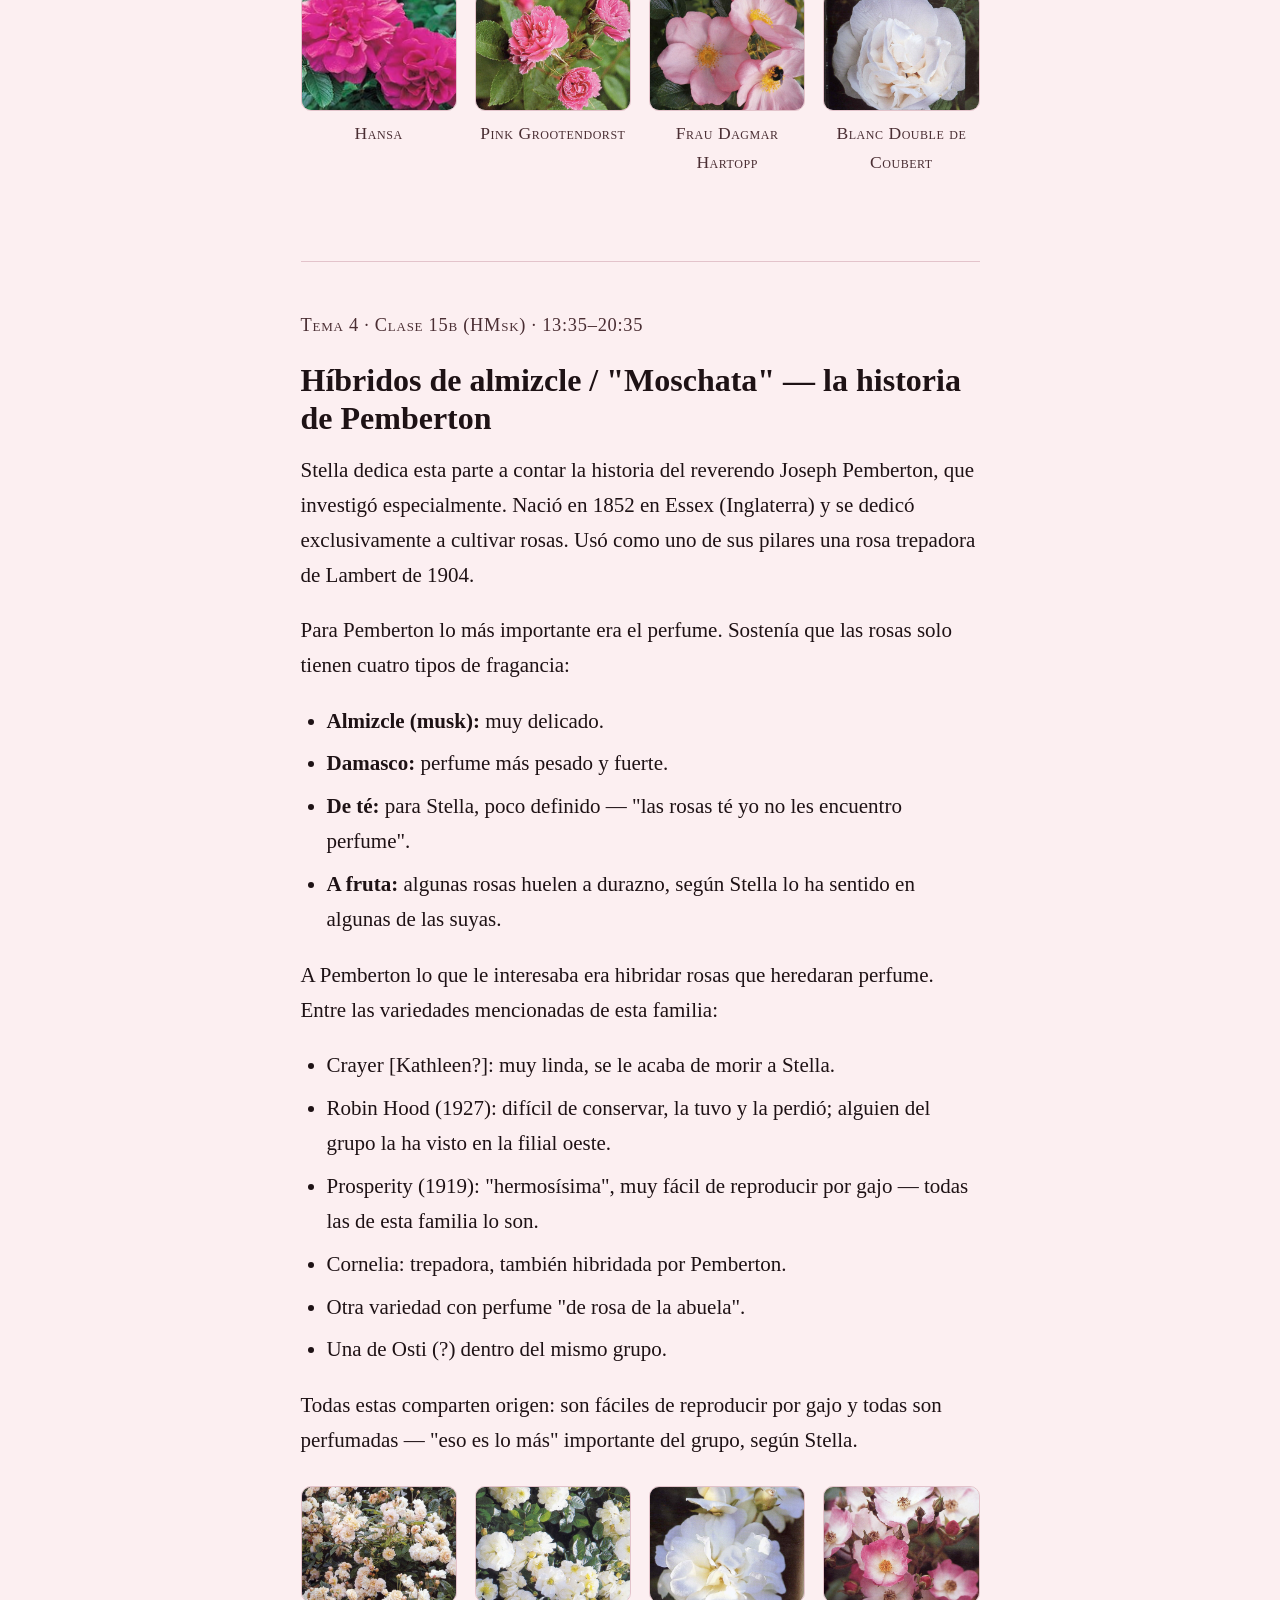
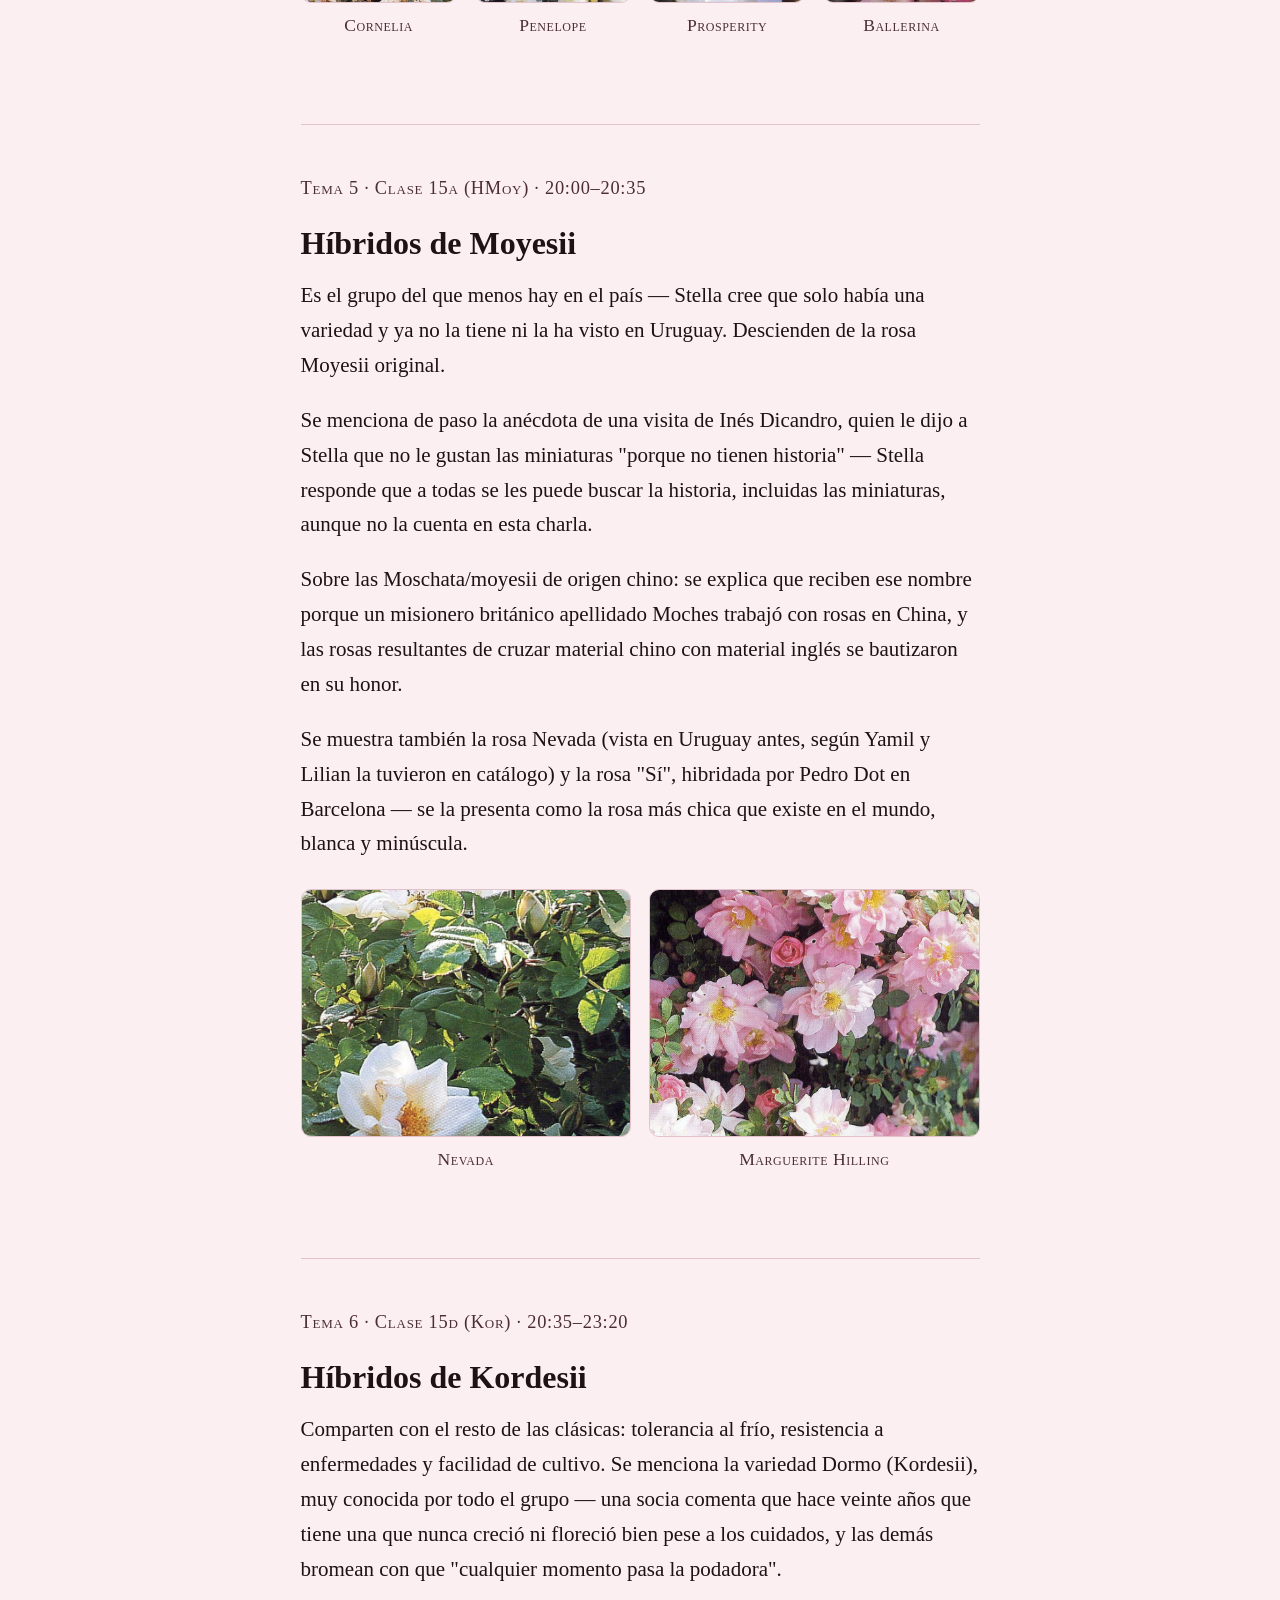
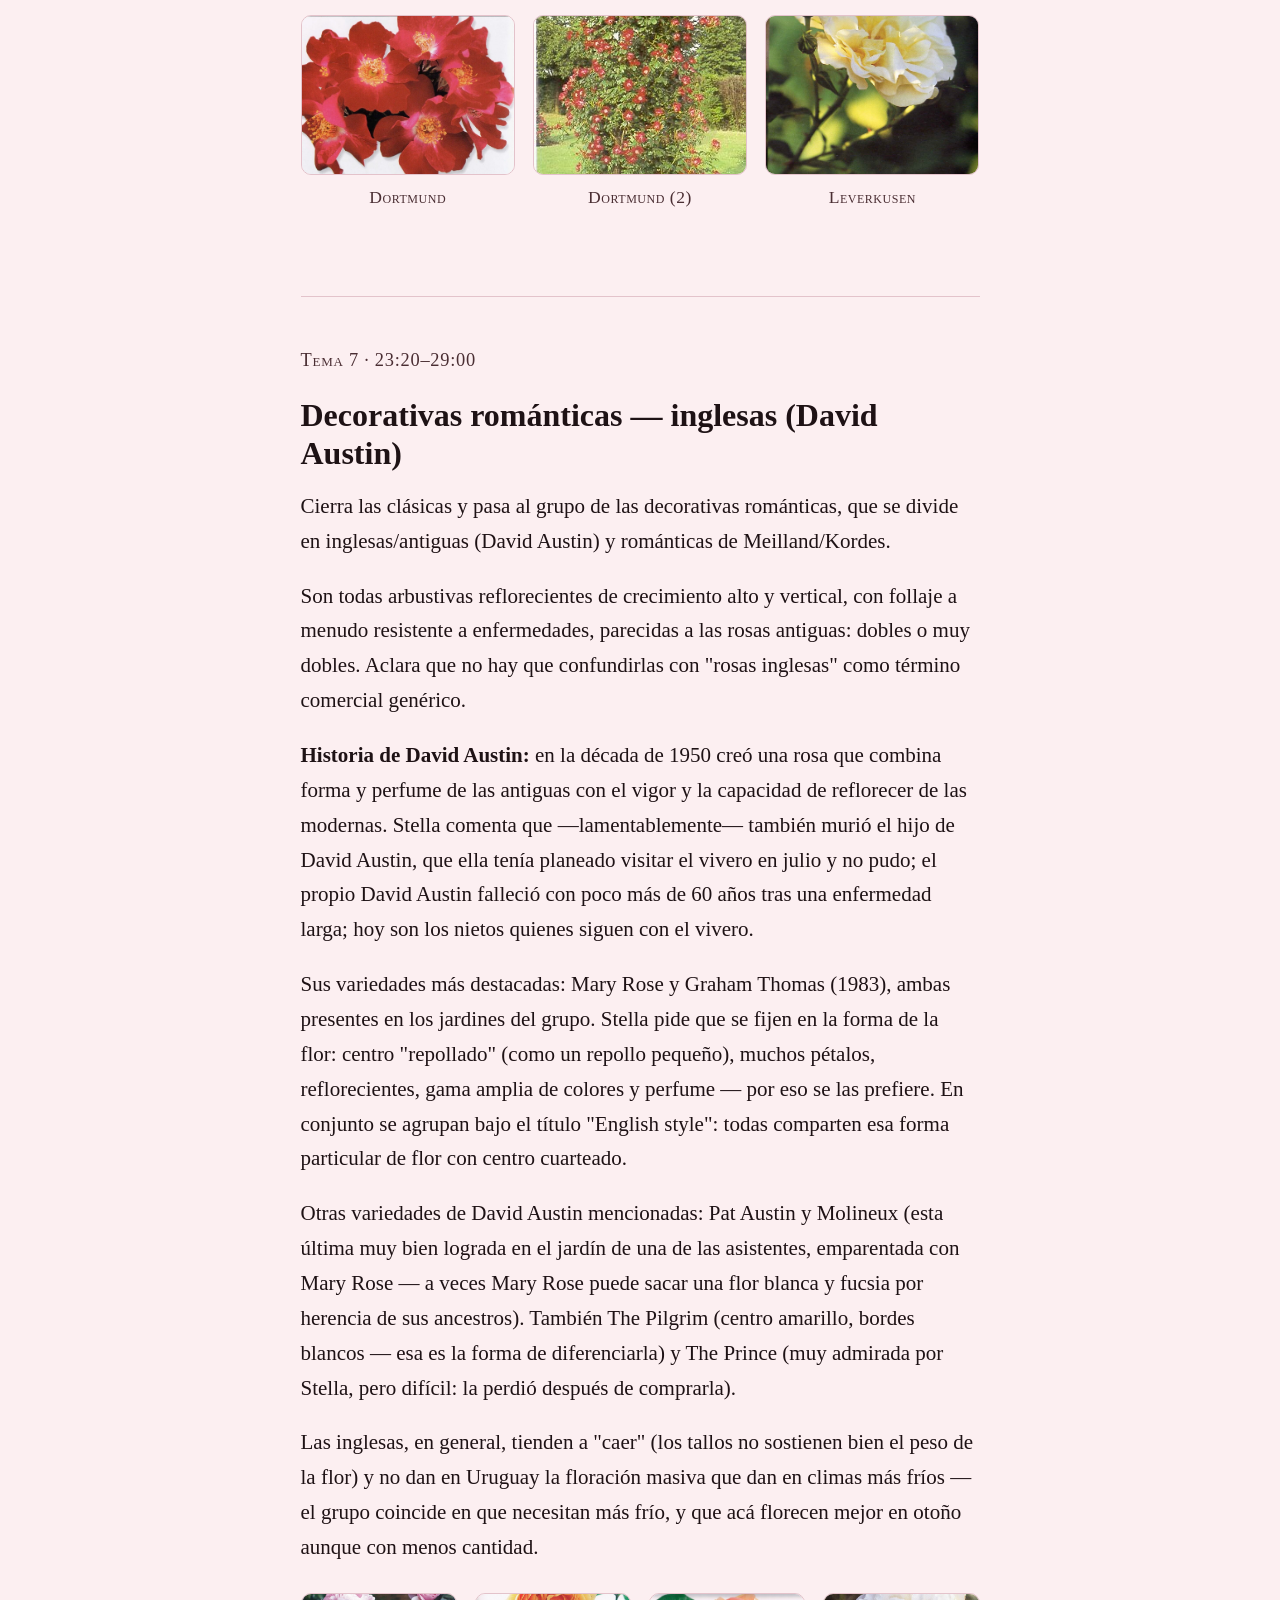
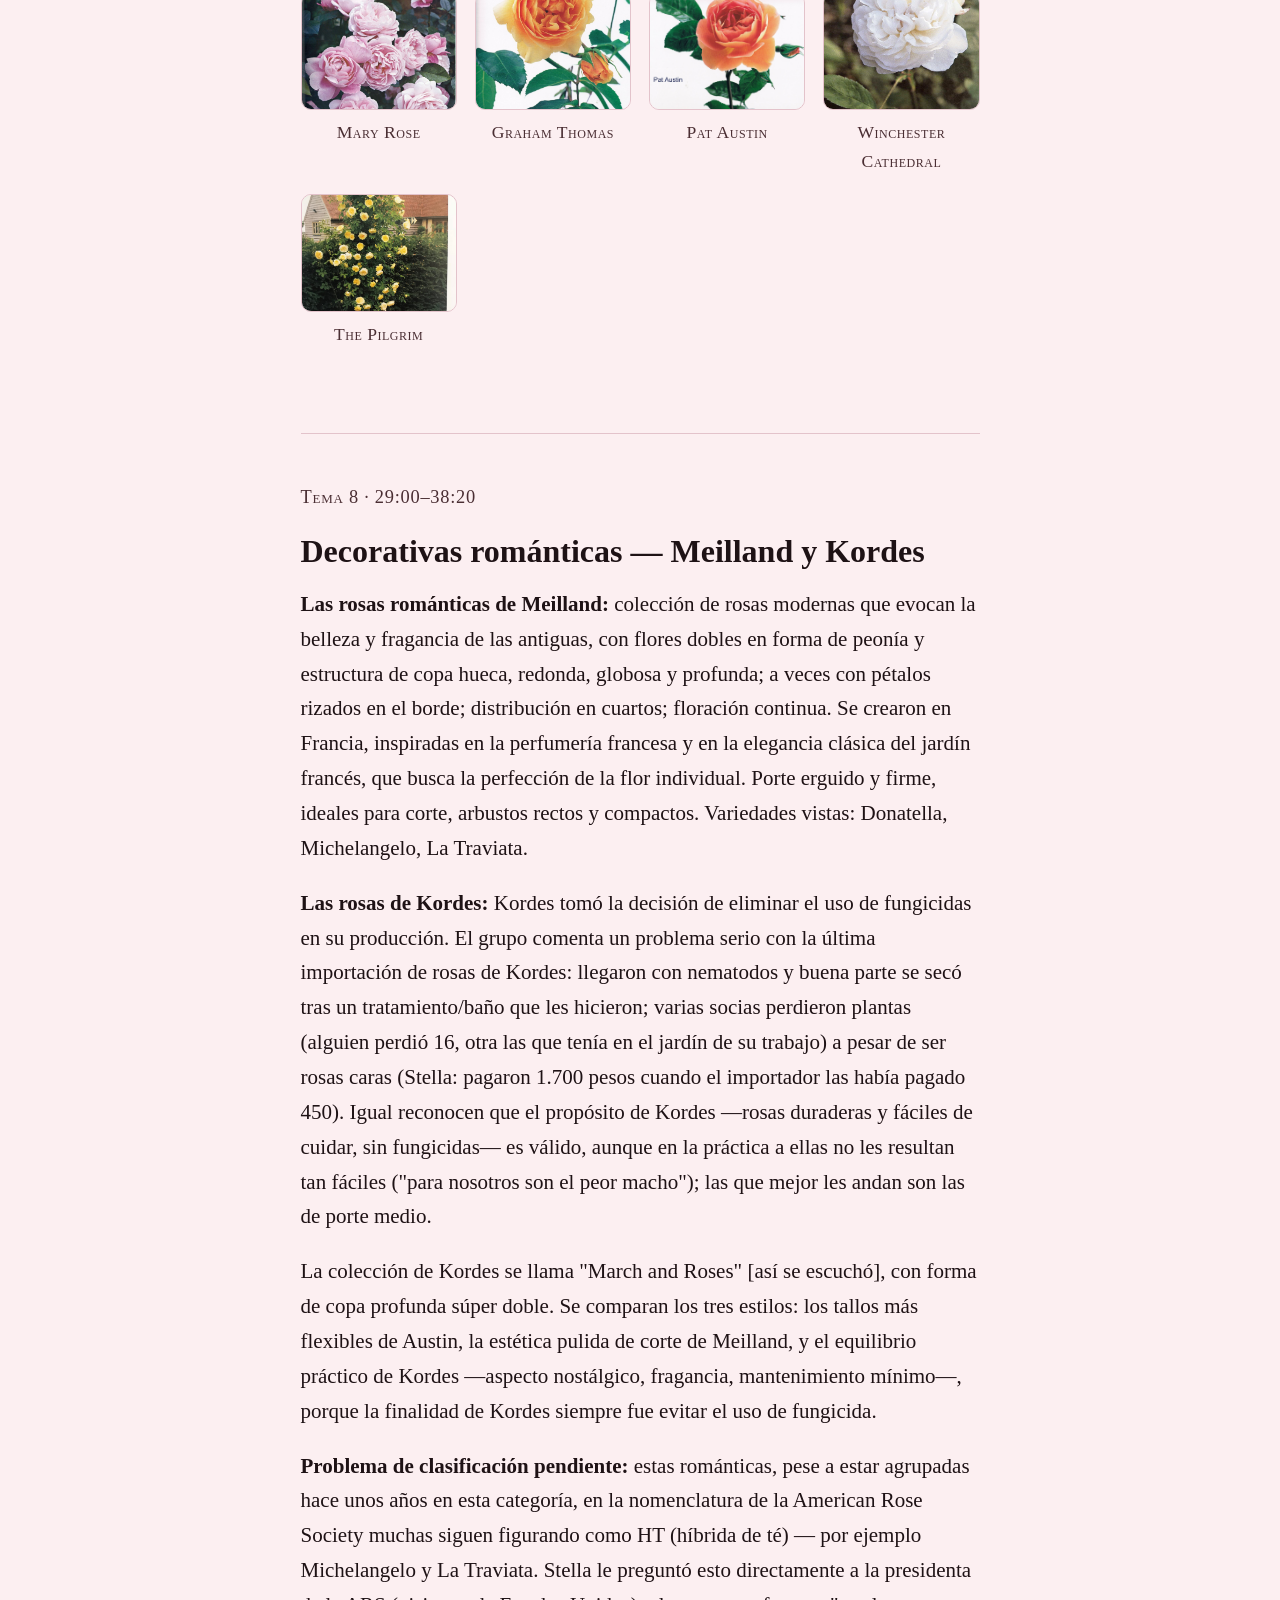
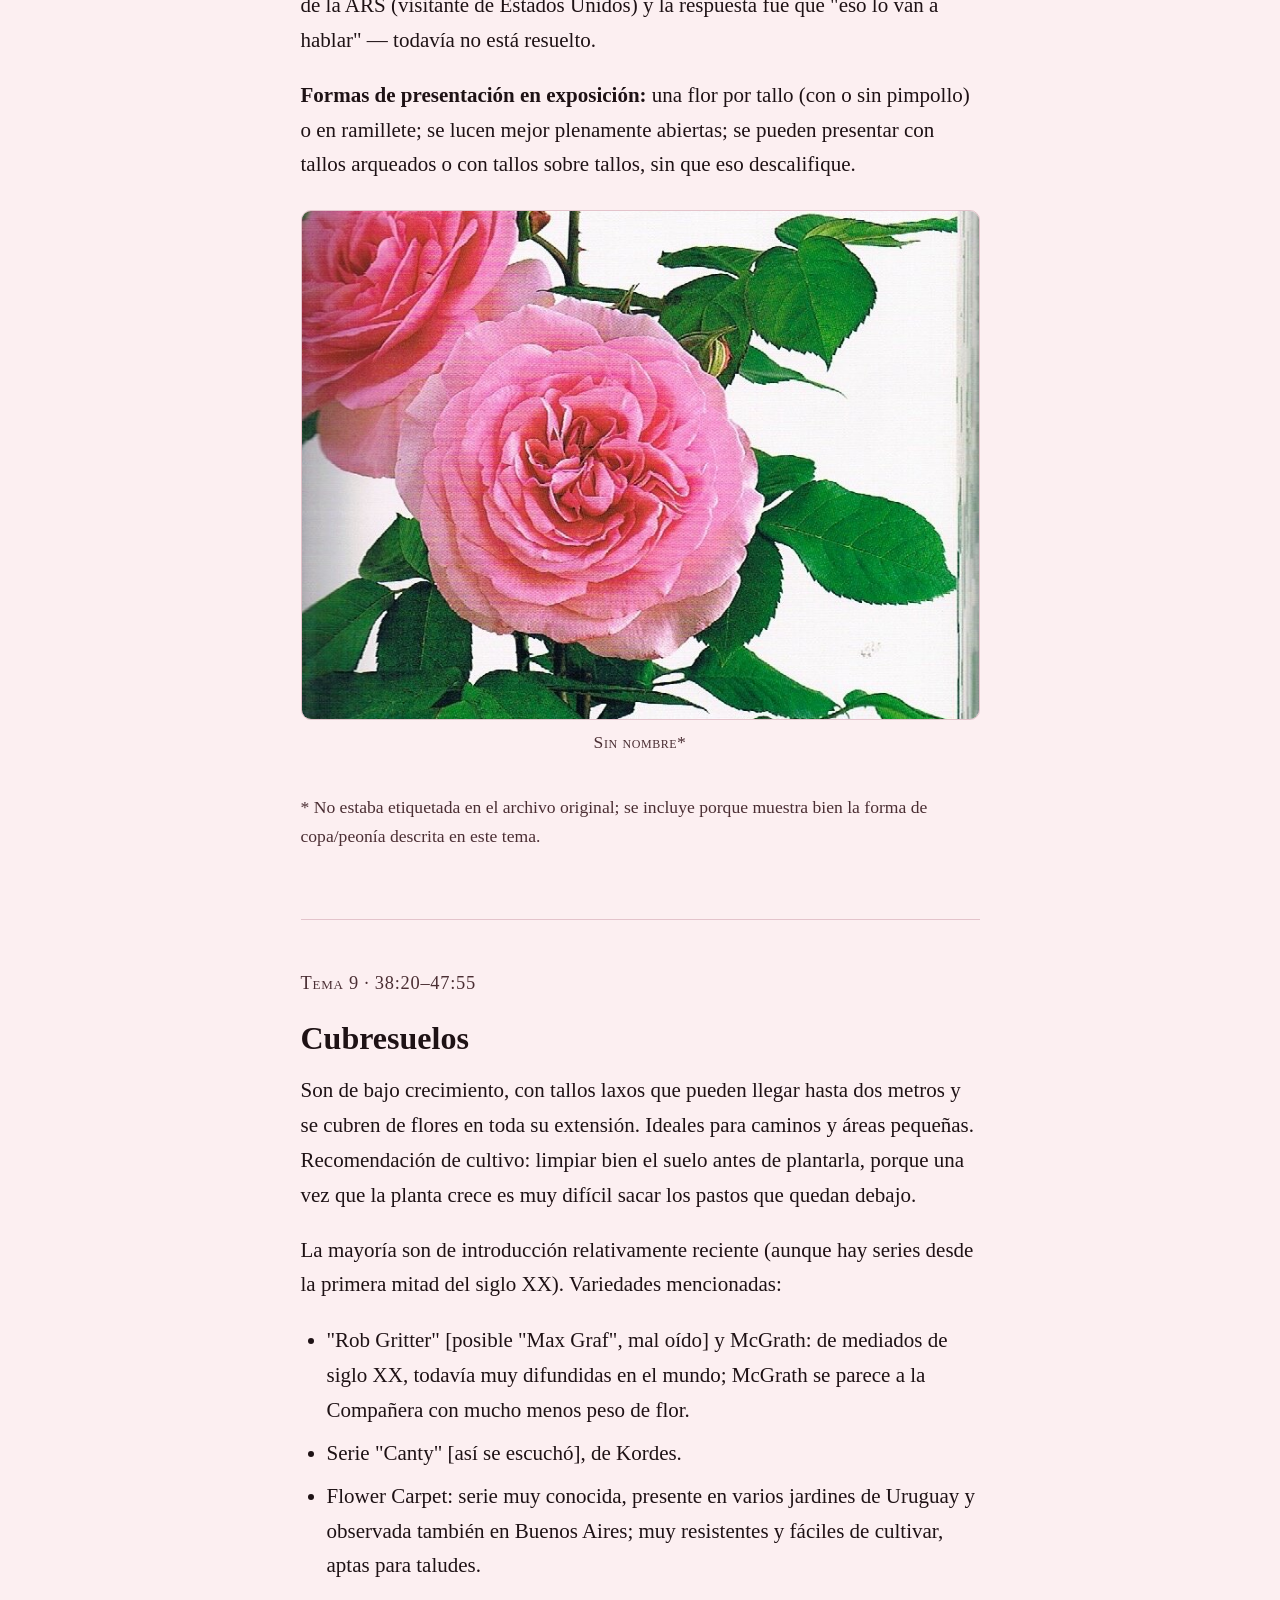
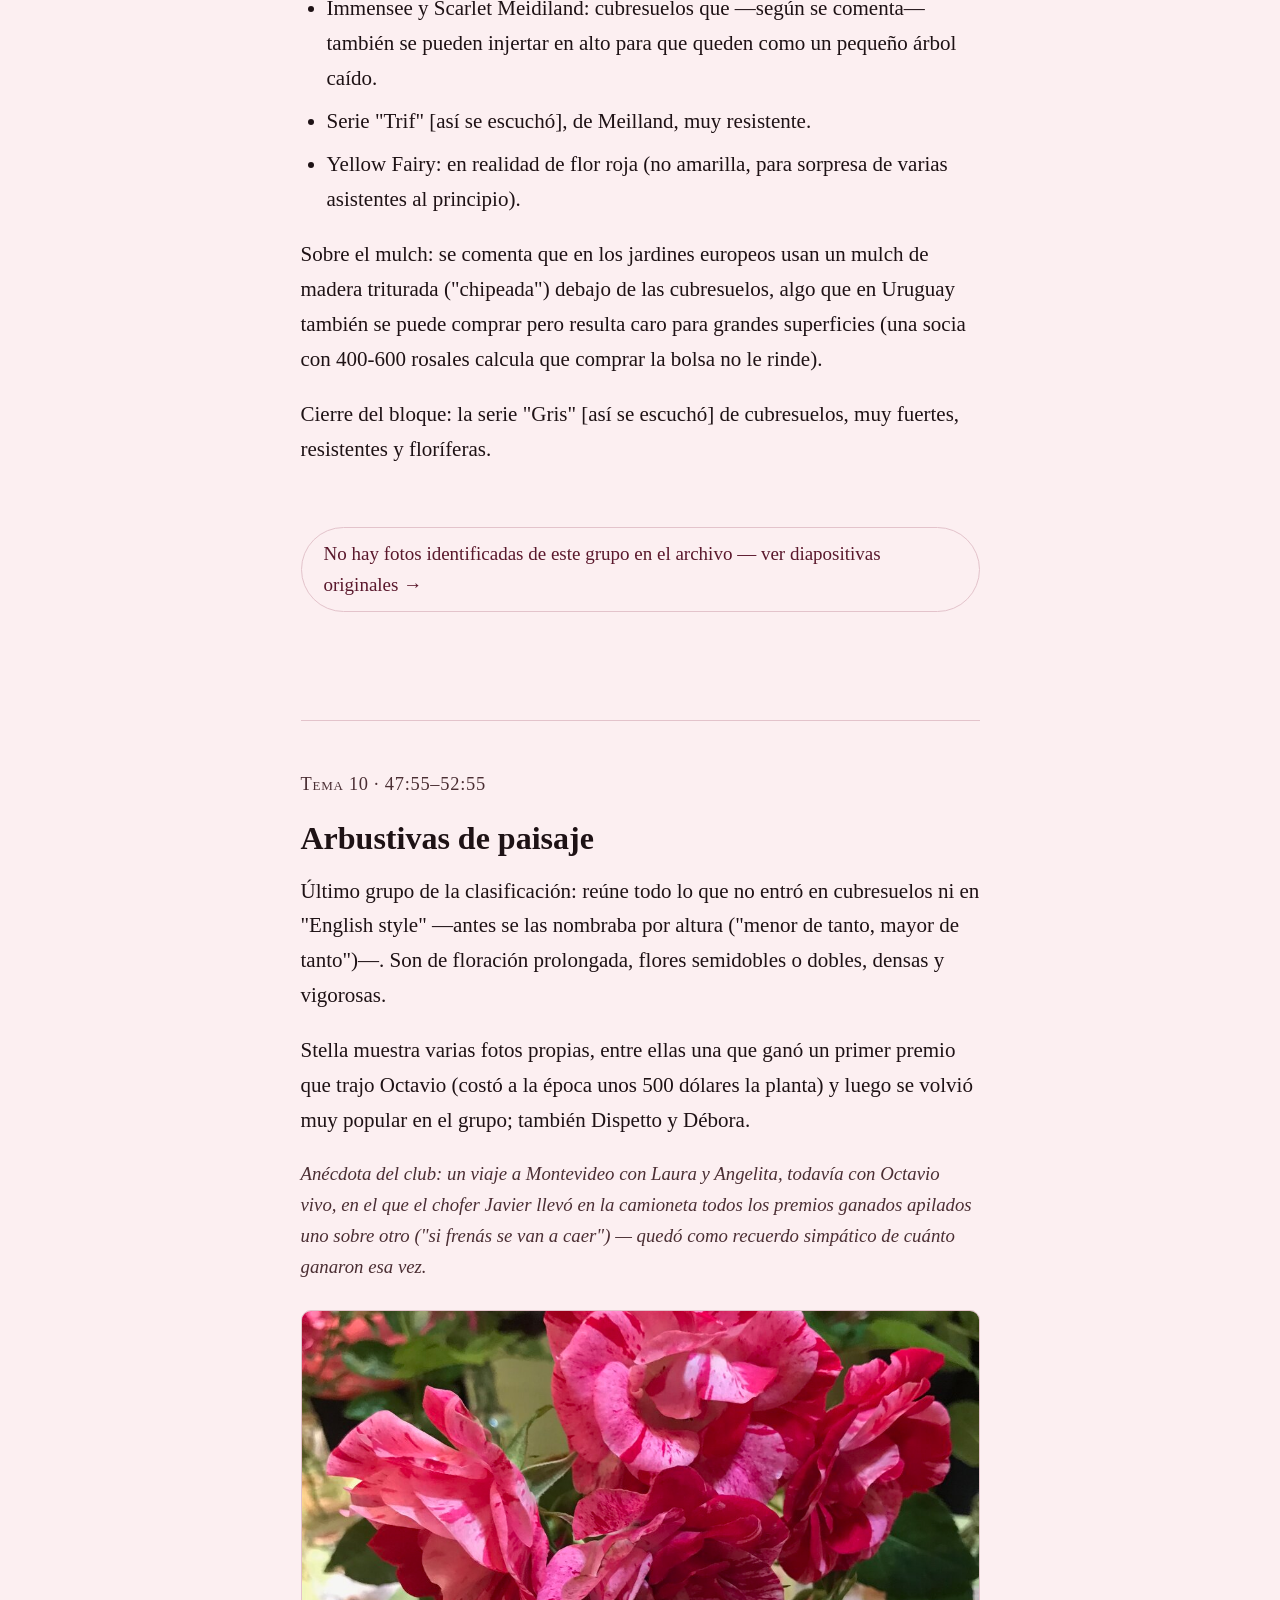
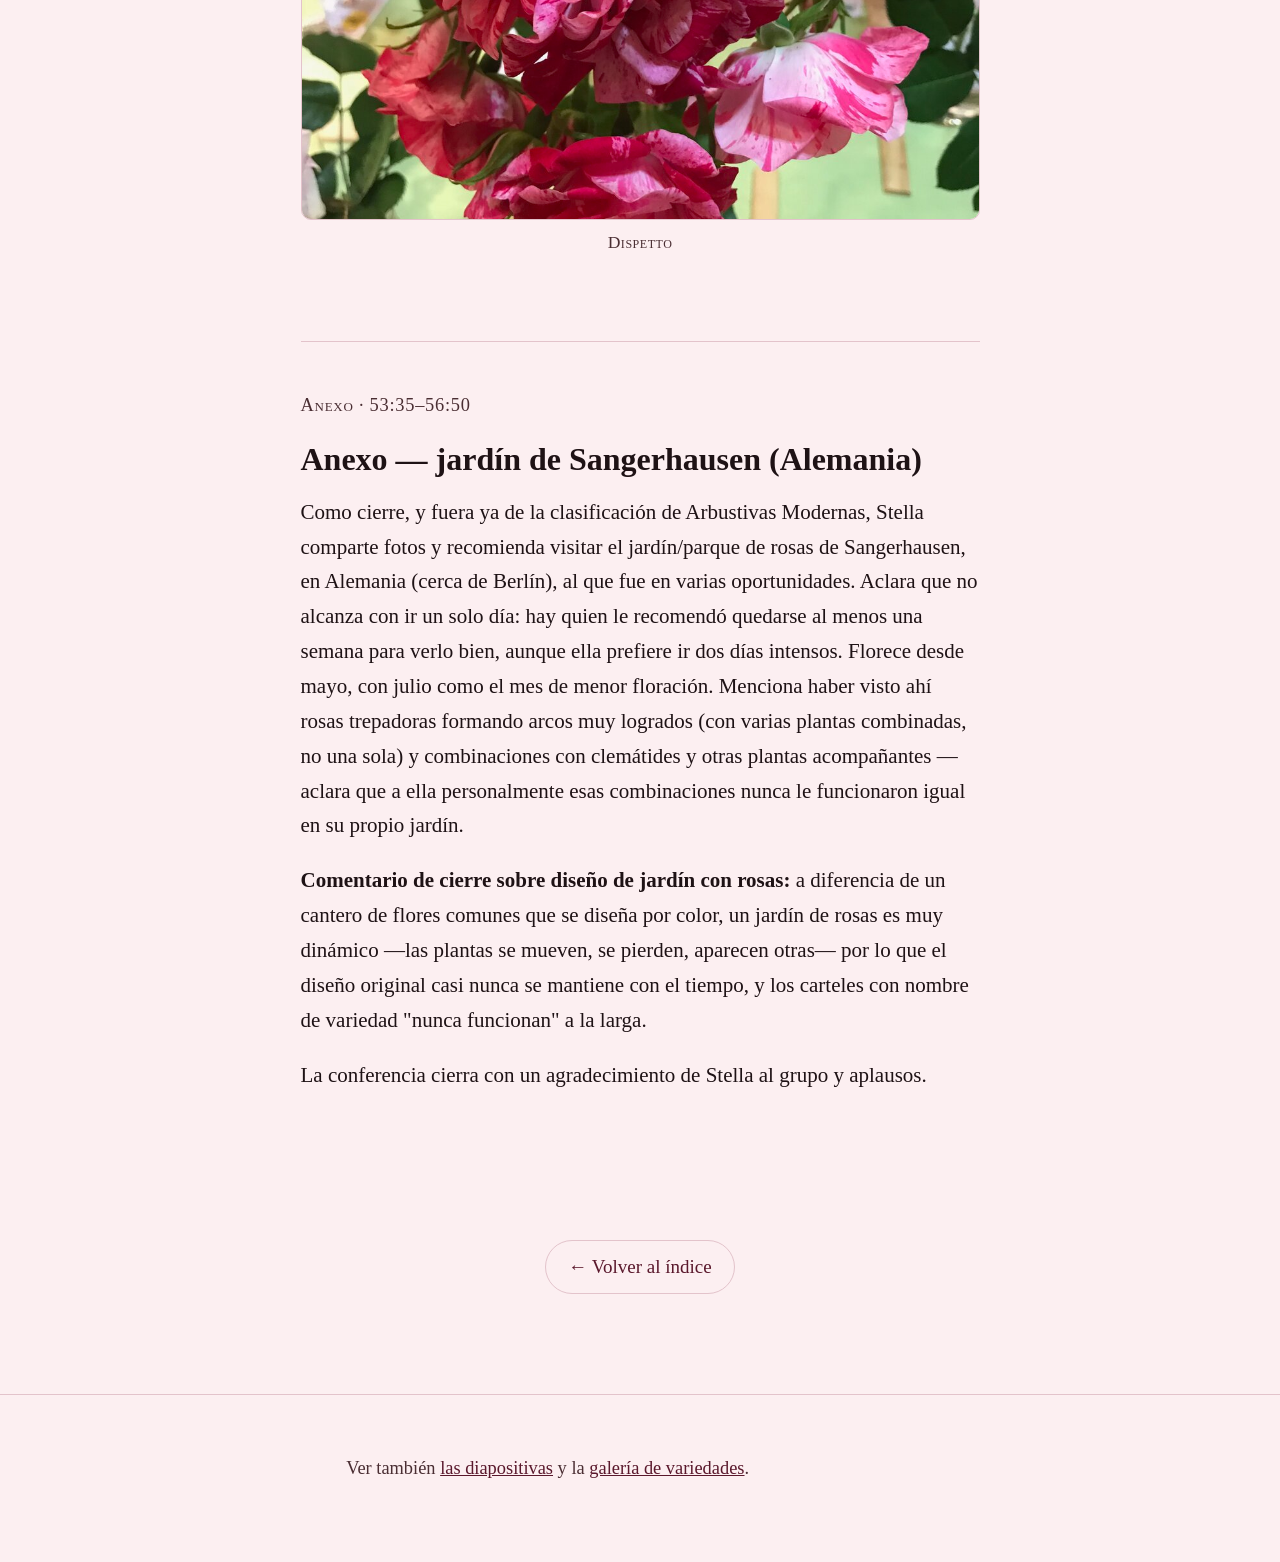
==== commit 7b461de0: "Corregir Kordesii/Kordes y Moschata, agregar clasificación oficial - "Cordesii"/"Cordes" → "Kordesii" ====
--- a/clase.html
+++ b/clase.html
@@ -27,11 +27,11 @@
       <li><a href="#intro">Introducción e historia de las Arbustivas Modernas</a> <small>(00:00–06:00)</small></li>
       <li><a href="#clasificacion">Cómo se dividen a efectos de exposición</a> <small>(06:00–06:40)</small></li>
       <li><a href="#rugosa">Híbridos de Rugosa</a> <small>(06:40–13:35)</small></li>
-      <li><a href="#mochata">Híbridos de almizcle / "Mochata" — la historia de Pemberton</a> <small>(13:35–20:35)</small></li>
+      <li><a href="#moschata">Híbridos de almizcle / "Moschata" — la historia de Pemberton</a> <small>(13:35–20:35)</small></li>
       <li><a href="#moyesii">Híbridos de Moyesii</a> <small>(20:00–20:35)</small></li>
-      <li><a href="#cordesii">Híbridos de Cordesii</a> <small>(20:35–23:20)</small></li>
+      <li><a href="#kordesii">Híbridos de Kordesii</a> <small>(20:35–23:20)</small></li>
       <li><a href="#inglesas">Decorativas románticas — inglesas (David Austin)</a> <small>(23:20–29:00)</small></li>
-      <li><a href="#romanticas">Decorativas románticas — Meilland y Cordes</a> <small>(29:00–38:20)</small></li>
+      <li><a href="#romanticas">Decorativas románticas — Meilland y Kordes</a> <small>(29:00–38:20)</small></li>
       <li><a href="#cubresuelos">Cubresuelos</a> <small>(38:20–47:55)</small></li>
       <li><a href="#paisaje">Arbustivas de paisaje</a> <small>(47:55–52:55)</small></li>
       <li><a href="#sangerhausen">Anexo — jardín de Sangerhausen (Alemania)</a> <small>(53:35–56:50)</small></li>
@@ -81,15 +81,28 @@
     <p>Para exposición se dividen en:</p>
     <ul>
       <li><strong>Clásicas:</strong> híbridos que derivan de una familia de rosa antigua
-      determinada. Dentro de las clásicas están: Rugosa, "Mochata" (híbridos de almizcle / Hybrid
-      Musk, la familia de Pemberton), "Mochesi"/"Montgesic" [Híbridos de Moyesii] y Cordesii.</li>
+      determinada. Dentro de las clásicas están: Híbridas de Moyesii, Híbridas de Moschata
+      (Hybrid Musk, la familia de Pemberton), Híbridas de Rugosa y Kordesii.</li>
       <li><strong>Modernas propiamente dichas:</strong> no derivan de una familia determinada, se
       clasifican con la letra "S" (Shrub).</li>
     </ul>
+    <p>Según la clasificación oficial de exposición de la Asociación Uruguaya de la Rosa
+    (Sección C — Rosas Arbustivas, posteriores a 1867):</p>
+    <ul>
+      <li><strong>Clase 15a</strong> — Híbridas de Moyesii (HMoy). Ej.: Nevada.</li>
+      <li><strong>Clase 15b</strong> — Híbridas de Moschata (HMsk). Ej.: Ballerina, Robin Hood,
+      Cornelia, Mozart.</li>
+      <li><strong>Clase 15c</strong> — Híbridas de Rugosa (HRg). Ej.: Agnes, Hansa,
+      F. J. Grootendorst, Blanc Double de Coubert, Roseraie de l'Haÿ.</li>
+      <li><strong>Clase 15d</strong> — Kordesii (Kor). Ej.: Dortmund, Leverkusen.</li>
+      <li><strong>Clase 15e</strong> — 1 rama (máx. 75 cm).</li>
+    </ul>
+    <p style="font-size:.9rem;color:var(--tinta-suave)">Clasificación en revisión por Laura; puede
+    haber más ajustes.</p>
   </section>
 
   <section class="tema" id="rugosa">
-    <p class="rango">Tema 3 · 06:40–13:35</p>
+    <p class="rango">Tema 3 · Clase 15c (HRg) · 06:40–13:35</p>
     <h2>Híbridos de Rugosa</h2>
     <p>Descienden de la rosa rugosa de China, Japón y Corea. Según cuenta Stella, la historia de
     las multifloras señala que en el norte de Japón una investigadora japonesa identificó catorce
@@ -122,9 +135,9 @@
     </div>
   </section>
 
-  <section class="tema" id="mochata">
-    <p class="rango">Tema 4 · 13:35–20:35</p>
-    <h2>Híbridos de almizcle / "Mochata" — la historia de Pemberton</h2>
+  <section class="tema" id="moschata">
+    <p class="rango">Tema 4 · Clase 15b (HMsk) · 13:35–20:35</p>
+    <h2>Híbridos de almizcle / "Moschata" — la historia de Pemberton</h2>
     <p>Stella dedica esta parte a contar la historia del reverendo Joseph Pemberton, que investigó
     especialmente. Nació en 1852 en Essex (Inglaterra) y se dedicó exclusivamente a cultivar rosas.
     Usó como uno de sus pilares una rosa trepadora de Lambert de 1904.</p>
@@ -161,14 +174,14 @@
   </section>
 
   <section class="tema" id="moyesii">
-    <p class="rango">Tema 5 · 20:00–20:35</p>
+    <p class="rango">Tema 5 · Clase 15a (HMoy) · 20:00–20:35</p>
     <h2>Híbridos de Moyesii</h2>
     <p>Es el grupo del que menos hay en el país — Stella cree que solo había una variedad y ya no
     la tiene ni la ha visto en Uruguay. Descienden de la rosa Moyesii original.</p>
     <p>Se menciona de paso la anécdota de una visita de Inés Dicandro, quien le dijo a Stella que
     no le gustan las miniaturas "porque no tienen historia" — Stella responde que a todas se les
     puede buscar la historia, incluidas las miniaturas, aunque no la cuenta en esta charla.</p>
-    <p>Sobre las Mochata/moyesii de origen chino: se explica que reciben ese nombre porque un
+    <p>Sobre las Moschata/moyesii de origen chino: se explica que reciben ese nombre porque un
     misionero británico apellidado Moches trabajó con rosas en China, y las rosas resultantes de
     cruzar material chino con material inglés se bautizaron en su honor.</p>
     <p>Se muestra también la rosa Nevada (vista en Uruguay antes, según Yamil y Lilian la tuvieron
@@ -180,11 +193,11 @@
     </div>
   </section>
 
-  <section class="tema" id="cordesii">
-    <p class="rango">Tema 6 · 20:35–23:20</p>
-    <h2>Híbridos de Cordesii</h2>
+  <section class="tema" id="kordesii">
+    <p class="rango">Tema 6 · Clase 15d (Kor) · 20:35–23:20</p>
+    <h2>Híbridos de Kordesii</h2>
     <p>Comparten con el resto de las clásicas: tolerancia al frío, resistencia a enfermedades y
-    facilidad de cultivo. Se menciona la variedad Dormo (Cordesii), muy conocida por todo el grupo
+    facilidad de cultivo. Se menciona la variedad Dormo (Kordesii), muy conocida por todo el grupo
     — una socia comenta que hace veinte años que tiene una que nunca creció ni floreció bien pese a
     los cuidados, y las demás bromean con que "cualquier momento pasa la podadora".</p>
     <div class="fotos-tema">
@@ -198,7 +211,7 @@
     <p class="rango">Tema 7 · 23:20–29:00</p>
     <h2>Decorativas románticas — inglesas (David Austin)</h2>
     <p>Cierra las clásicas y pasa al grupo de las decorativas románticas, que se divide en
-    inglesas/antiguas (David Austin) y románticas de Meilland/Cordes.</p>
+    inglesas/antiguas (David Austin) y románticas de Meilland/Kordes.</p>
     <p>Son todas arbustivas reflorecientes de crecimiento alto y vertical, con follaje a menudo
     resistente a enfermedades, parecidas a las rosas antiguas: dobles o muy dobles. Aclara que no
     hay que confundirlas con "rosas inglesas" como término comercial genérico.</p>
@@ -231,7 +244,7 @@
 
   <section class="tema" id="romanticas">
     <p class="rango">Tema 8 · 29:00–38:20</p>
-    <h2>Decorativas románticas — Meilland y Cordes</h2>
+    <h2>Decorativas románticas — Meilland y Kordes</h2>
     <p><strong>Las rosas románticas de Meilland:</strong> colección de rosas modernas que evocan la
     belleza y fragancia de las antiguas, con flores dobles en forma de peonía y estructura de copa
     hueca, redonda, globosa y profunda; a veces con pétalos rizados en el borde; distribución en
@@ -239,18 +252,18 @@
     la elegancia clásica del jardín francés, que busca la perfección de la flor individual. Porte
     erguido y firme, ideales para corte, arbustos rectos y compactos. Variedades vistas: Donatella,
     Michelangelo, La Traviata.</p>
-    <p><strong>Las rosas de Cordes:</strong> Cordes tomó la decisión de eliminar el uso de
+    <p><strong>Las rosas de Kordes:</strong> Kordes tomó la decisión de eliminar el uso de
     fungicidas en su producción. El grupo comenta un problema serio con la última importación de
-    rosas de Cordes: llegaron con nematodos y buena parte se secó tras un tratamiento/baño que les
+    rosas de Kordes: llegaron con nematodos y buena parte se secó tras un tratamiento/baño que les
     hicieron; varias socias perdieron plantas (alguien perdió 16, otra las que tenía en el jardín
     de su trabajo) a pesar de ser rosas caras (Stella: pagaron 1.700 pesos cuando el importador las
-    había pagado 450). Igual reconocen que el propósito de Cordes —rosas duraderas y fáciles de
+    había pagado 450). Igual reconocen que el propósito de Kordes —rosas duraderas y fáciles de
     cuidar, sin fungicidas— es válido, aunque en la práctica a ellas no les resultan tan fáciles
     ("para nosotros son el peor macho"); las que mejor les andan son las de porte medio.</p>
-    <p>La colección de Cordes se llama "March and Roses" [así se escuchó], con forma de copa
+    <p>La colección de Kordes se llama "March and Roses" [así se escuchó], con forma de copa
     profunda súper doble. Se comparan los tres estilos: los tallos más flexibles de Austin, la
-    estética pulida de corte de Meilland, y el equilibrio práctico de Cordes —aspecto nostálgico,
-    fragancia, mantenimiento mínimo—, porque la finalidad de Cordes siempre fue evitar el uso de
+    estética pulida de corte de Meilland, y el equilibrio práctico de Kordes —aspecto nostálgico,
+    fragancia, mantenimiento mínimo—, porque la finalidad de Kordes siempre fue evitar el uso de
     fungicida.</p>
     <p><strong>Problema de clasificación pendiente:</strong> estas románticas, pese a estar
     agrupadas hace unos años en esta categoría, en la nomenclatura de la American Rose Society
@@ -279,7 +292,7 @@
     <ul>
       <li>"Rob Gritter" [posible "Max Graf", mal oído] y McGrath: de mediados de siglo XX, todavía
       muy difundidas en el mundo; McGrath se parece a la Compañera con mucho menos peso de flor.</li>
-      <li>Serie "Canty" [así se escuchó], de Cordes.</li>
+      <li>Serie "Canty" [así se escuchó], de Kordes.</li>
       <li>Flower Carpet: serie muy conocida, presente en varios jardines de Uruguay y observada
       también en Buenos Aires; muy resistentes y fáciles de cultivar, aptas para taludes.</li>
       <li>Immensee y Scarlet Meidiland: cubresuelos que —según se comenta— también se pueden
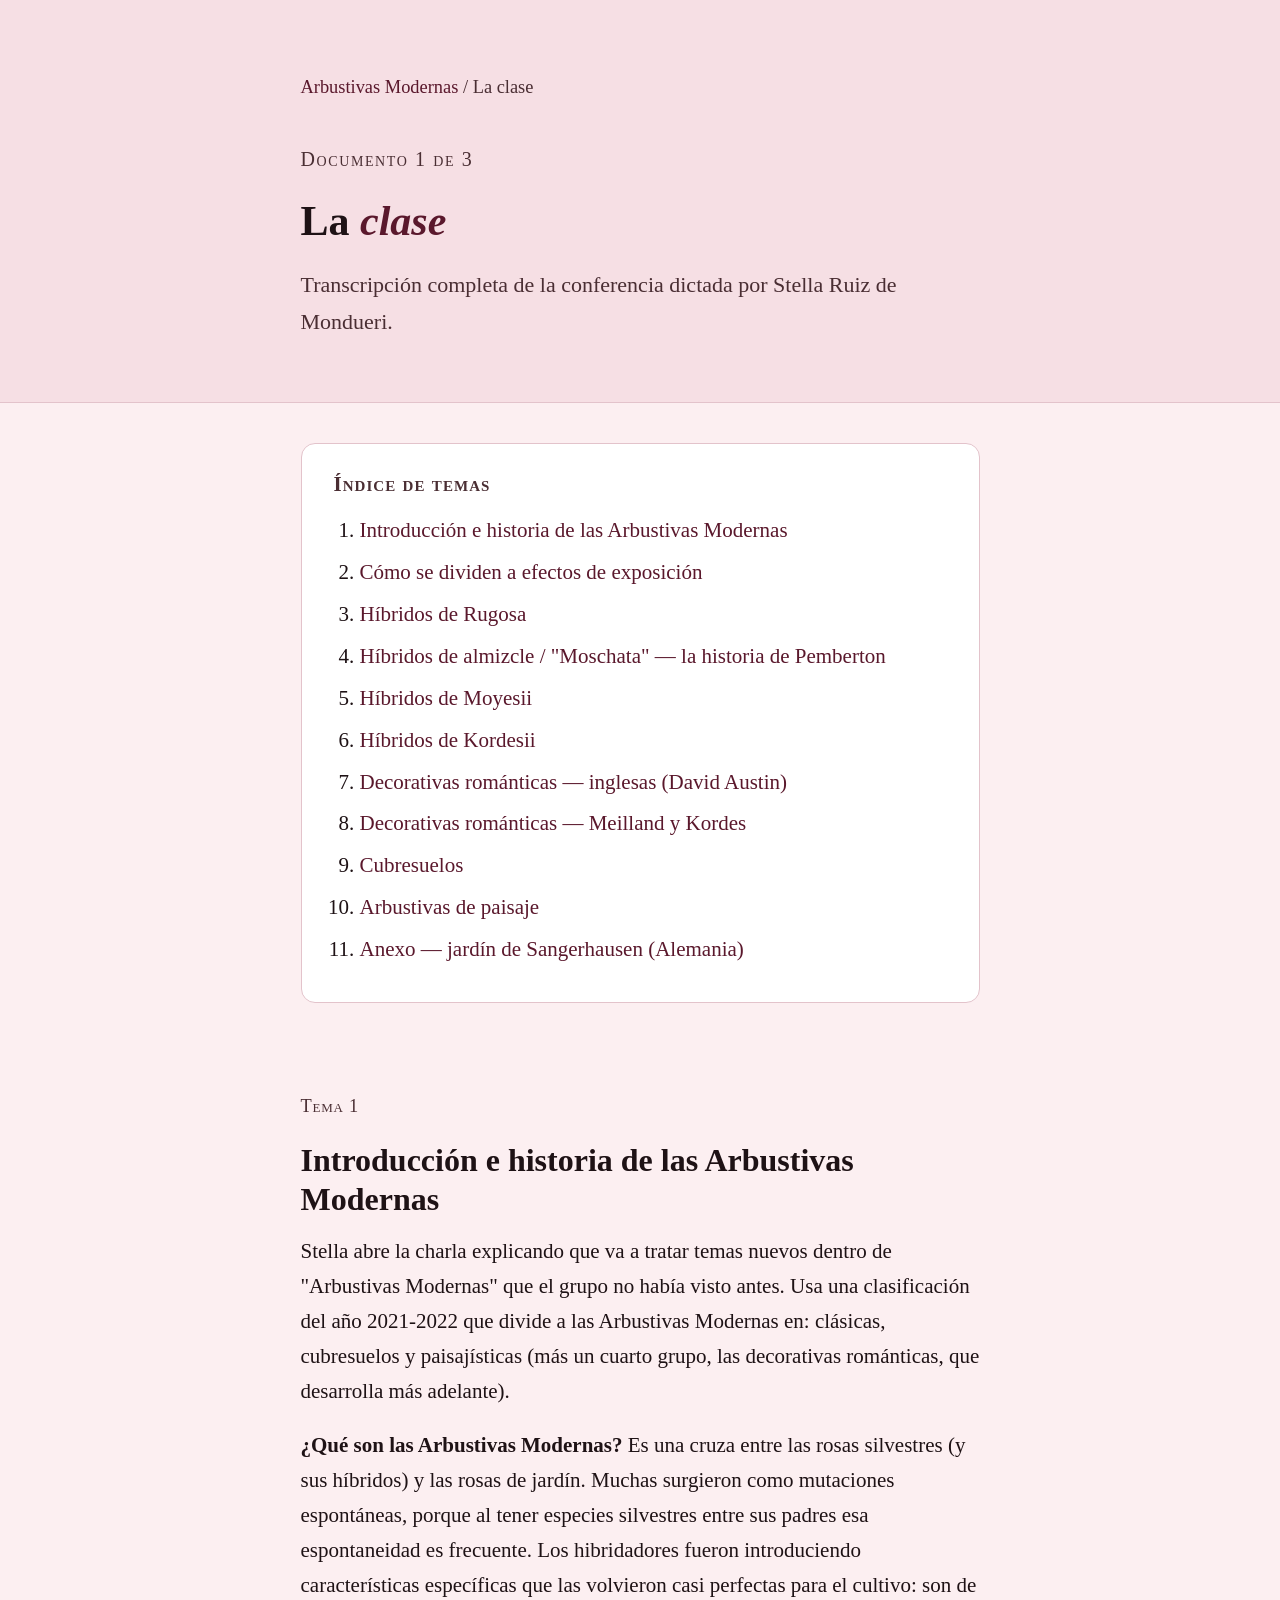
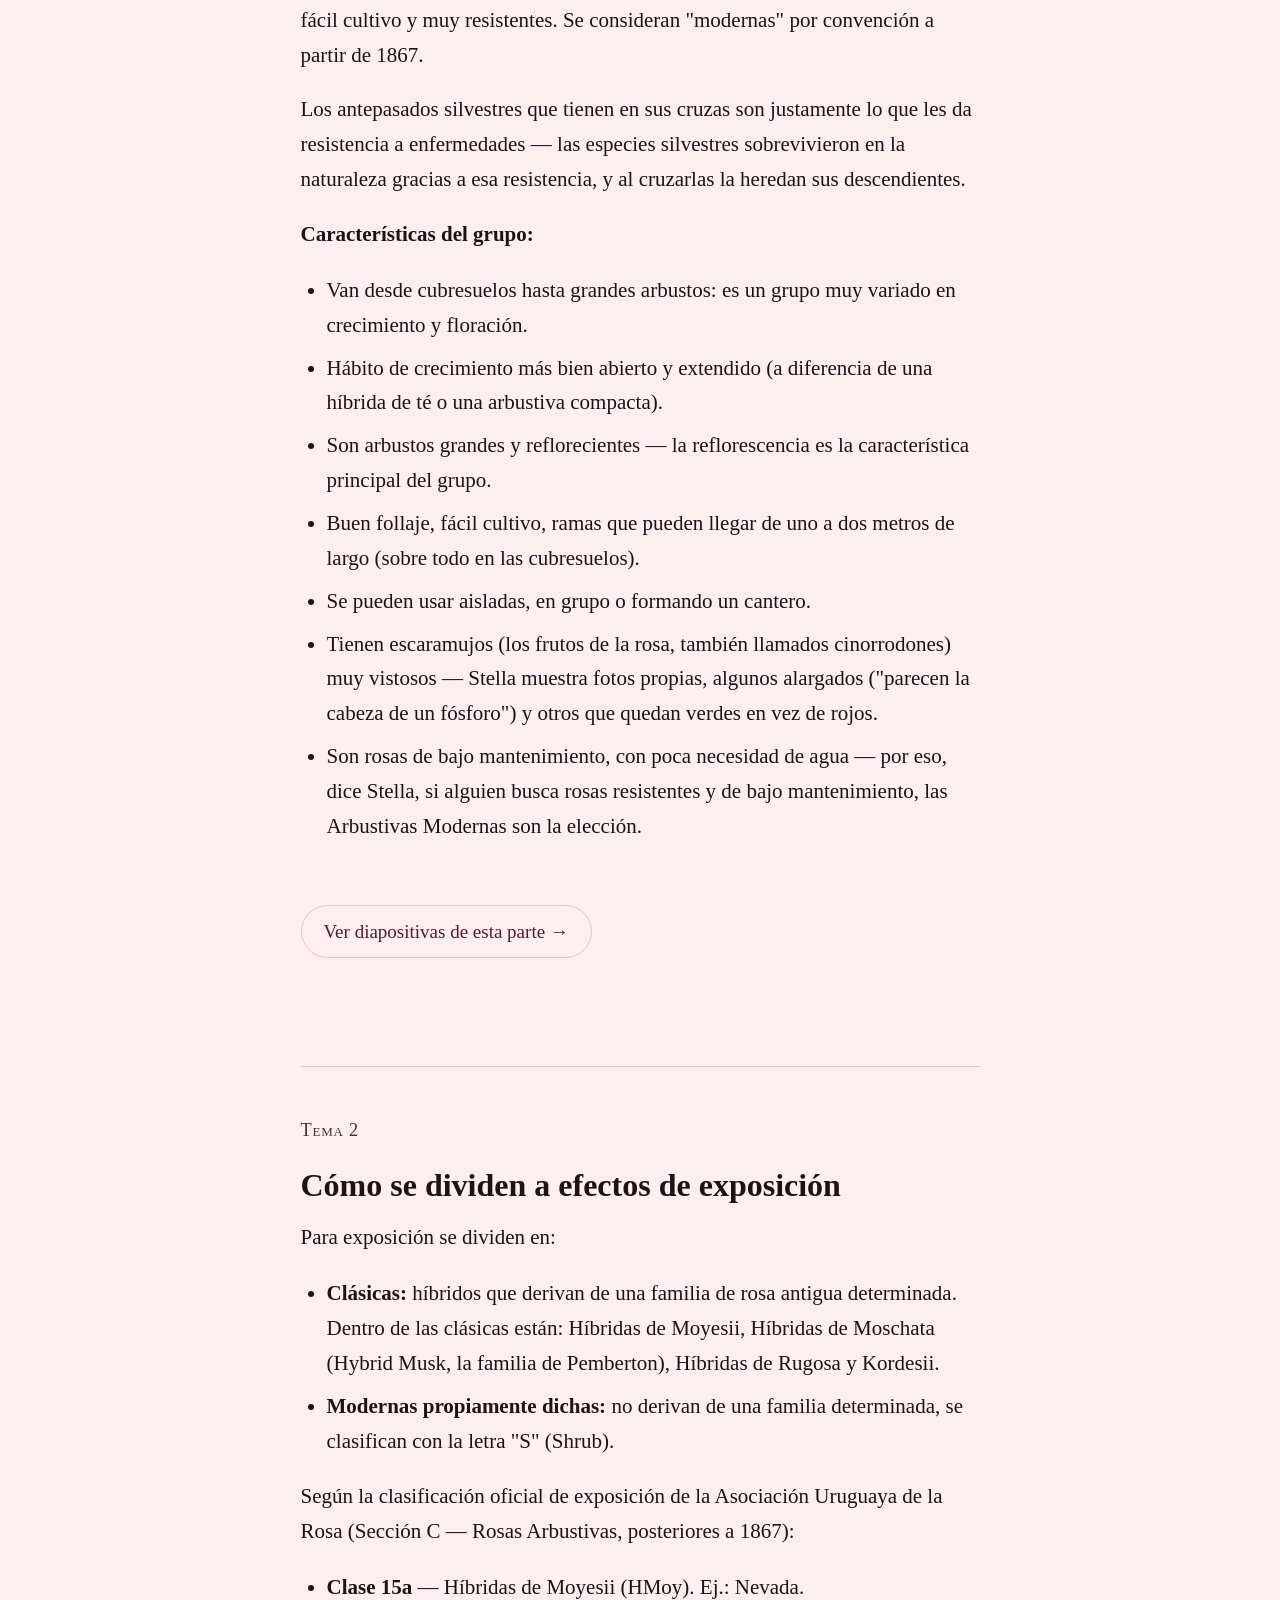
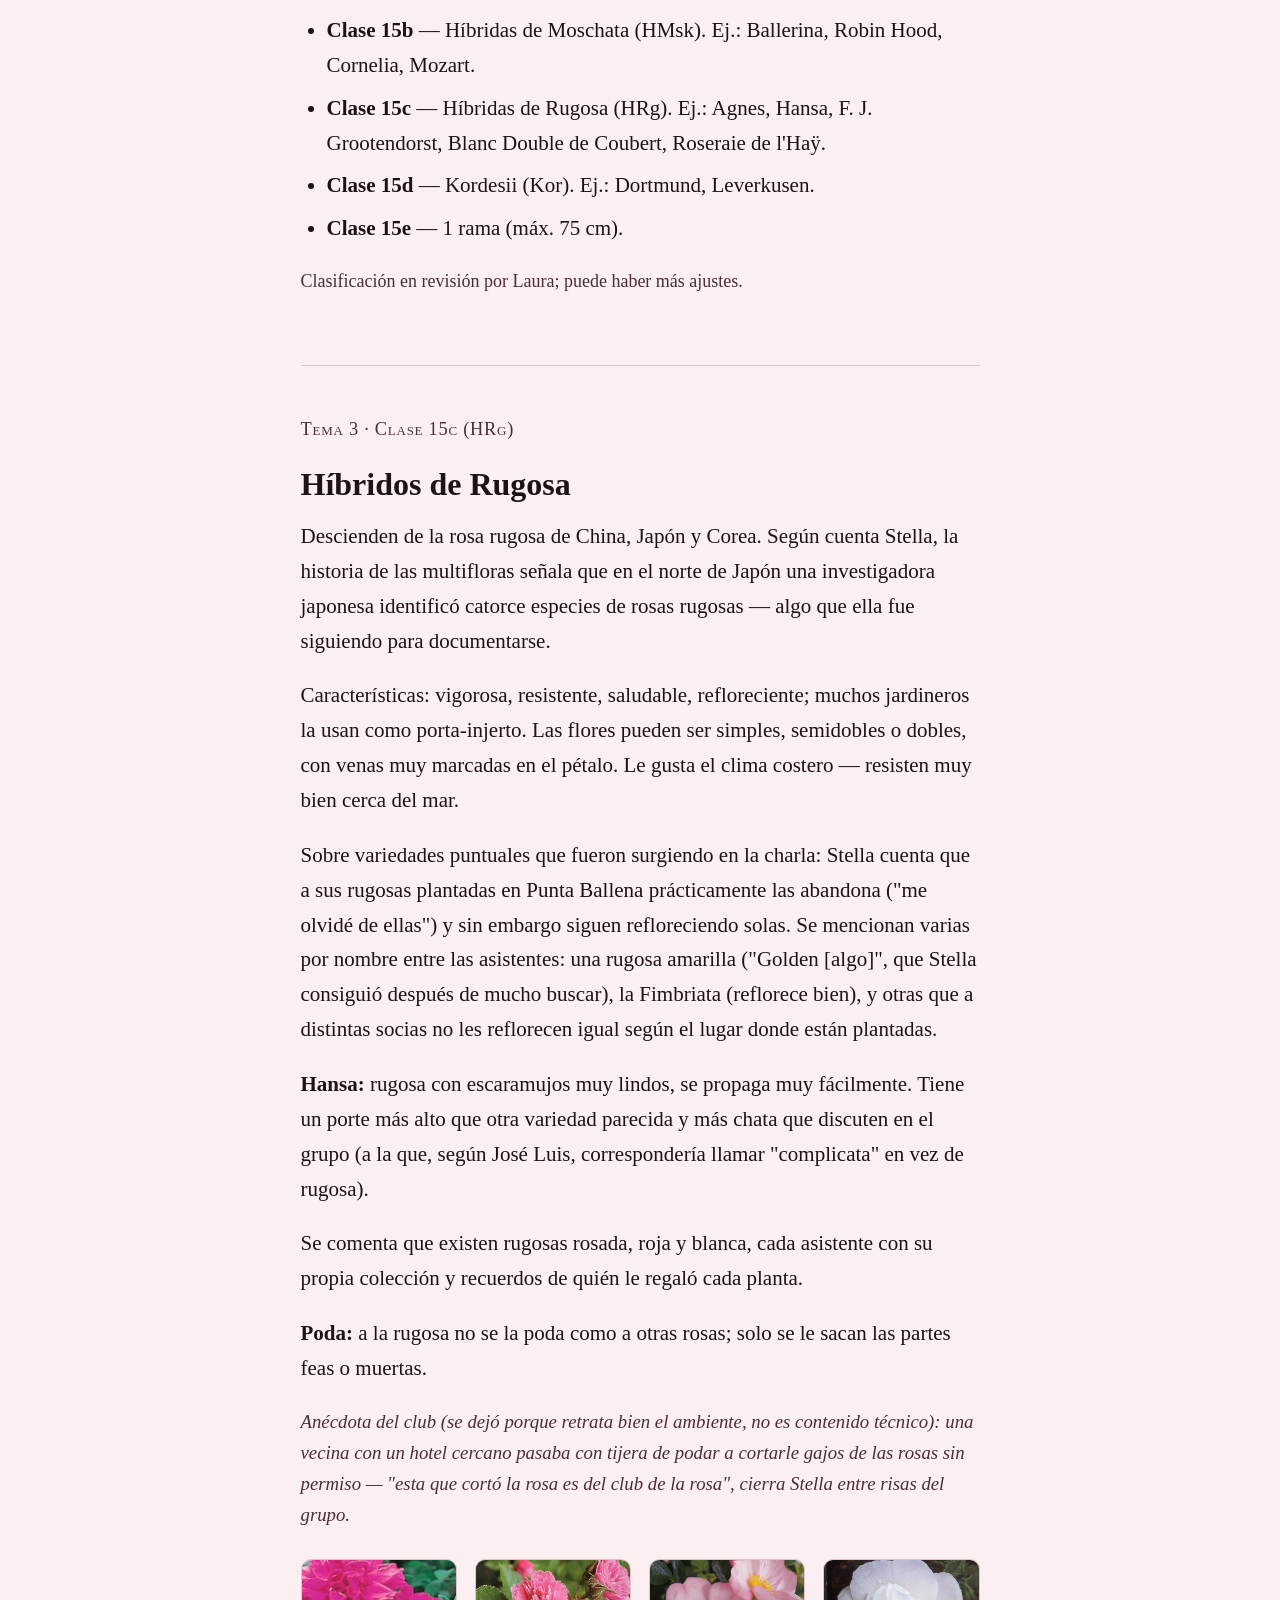
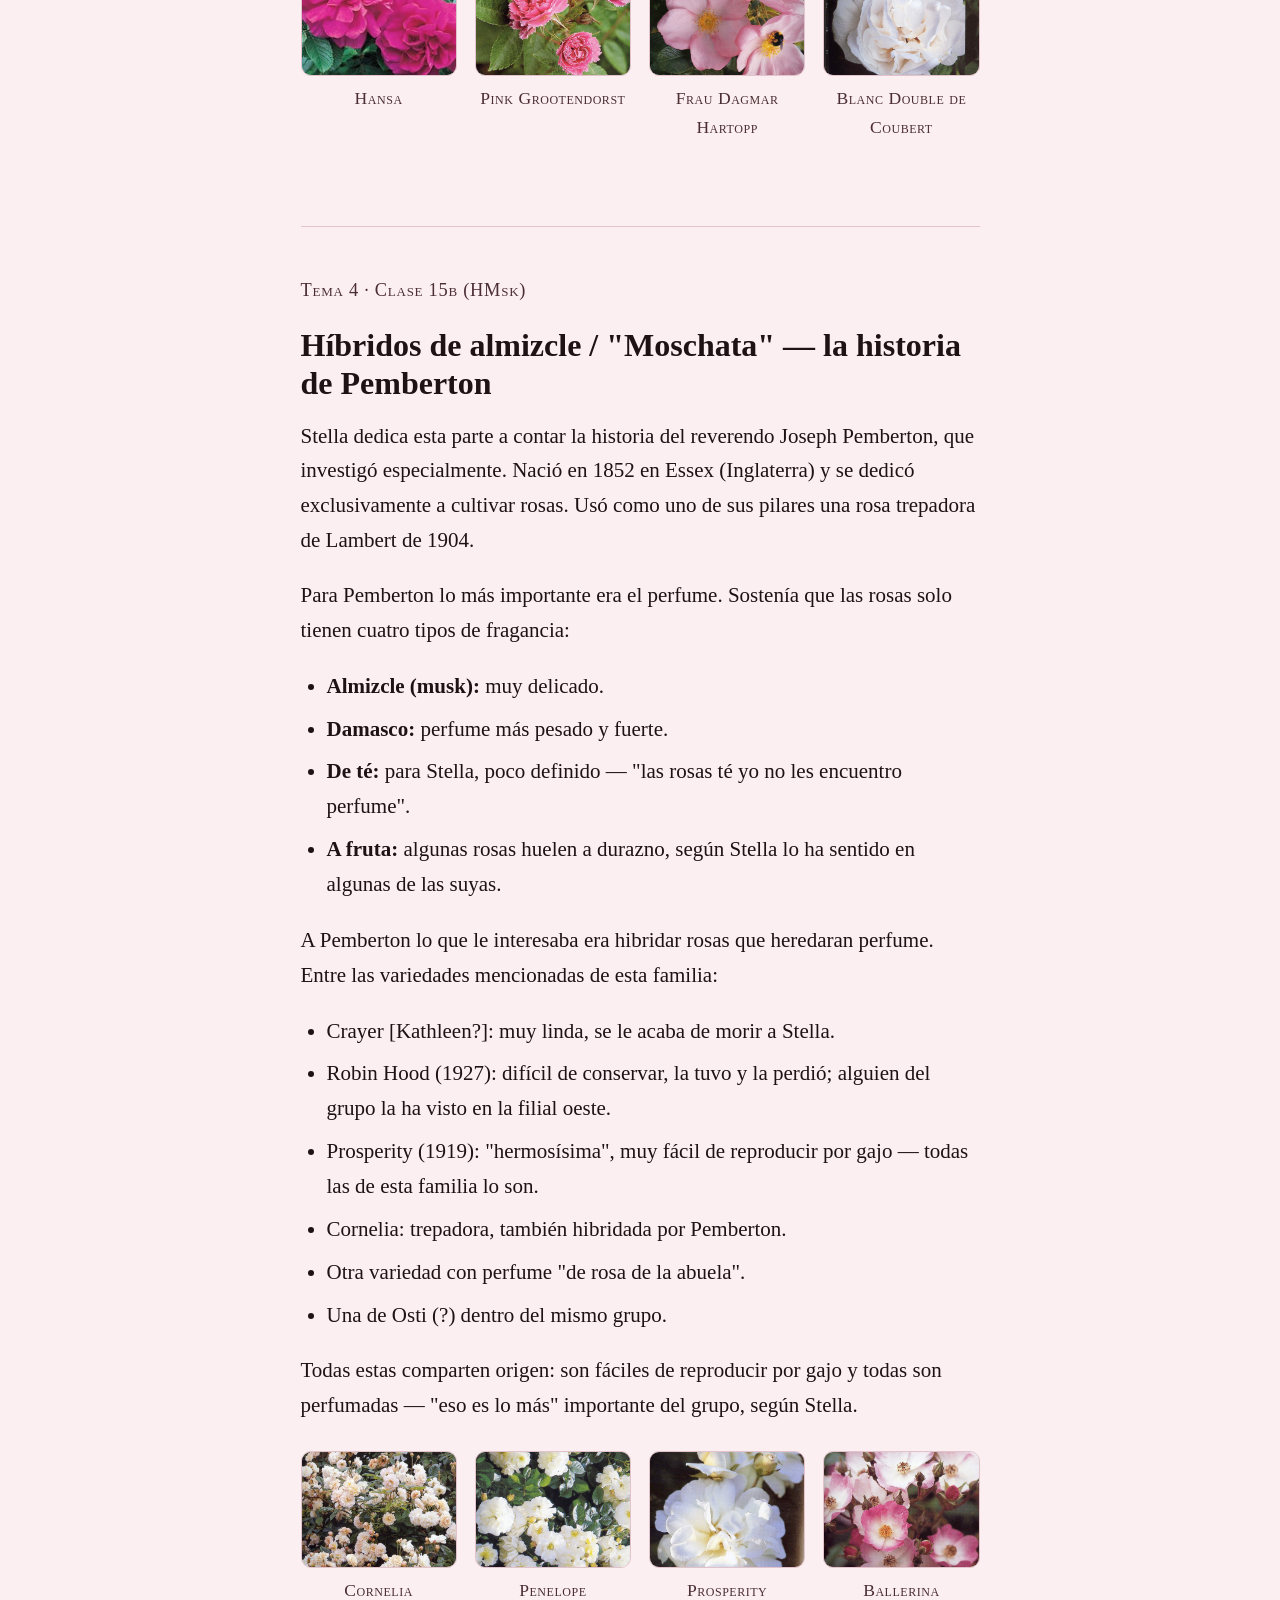
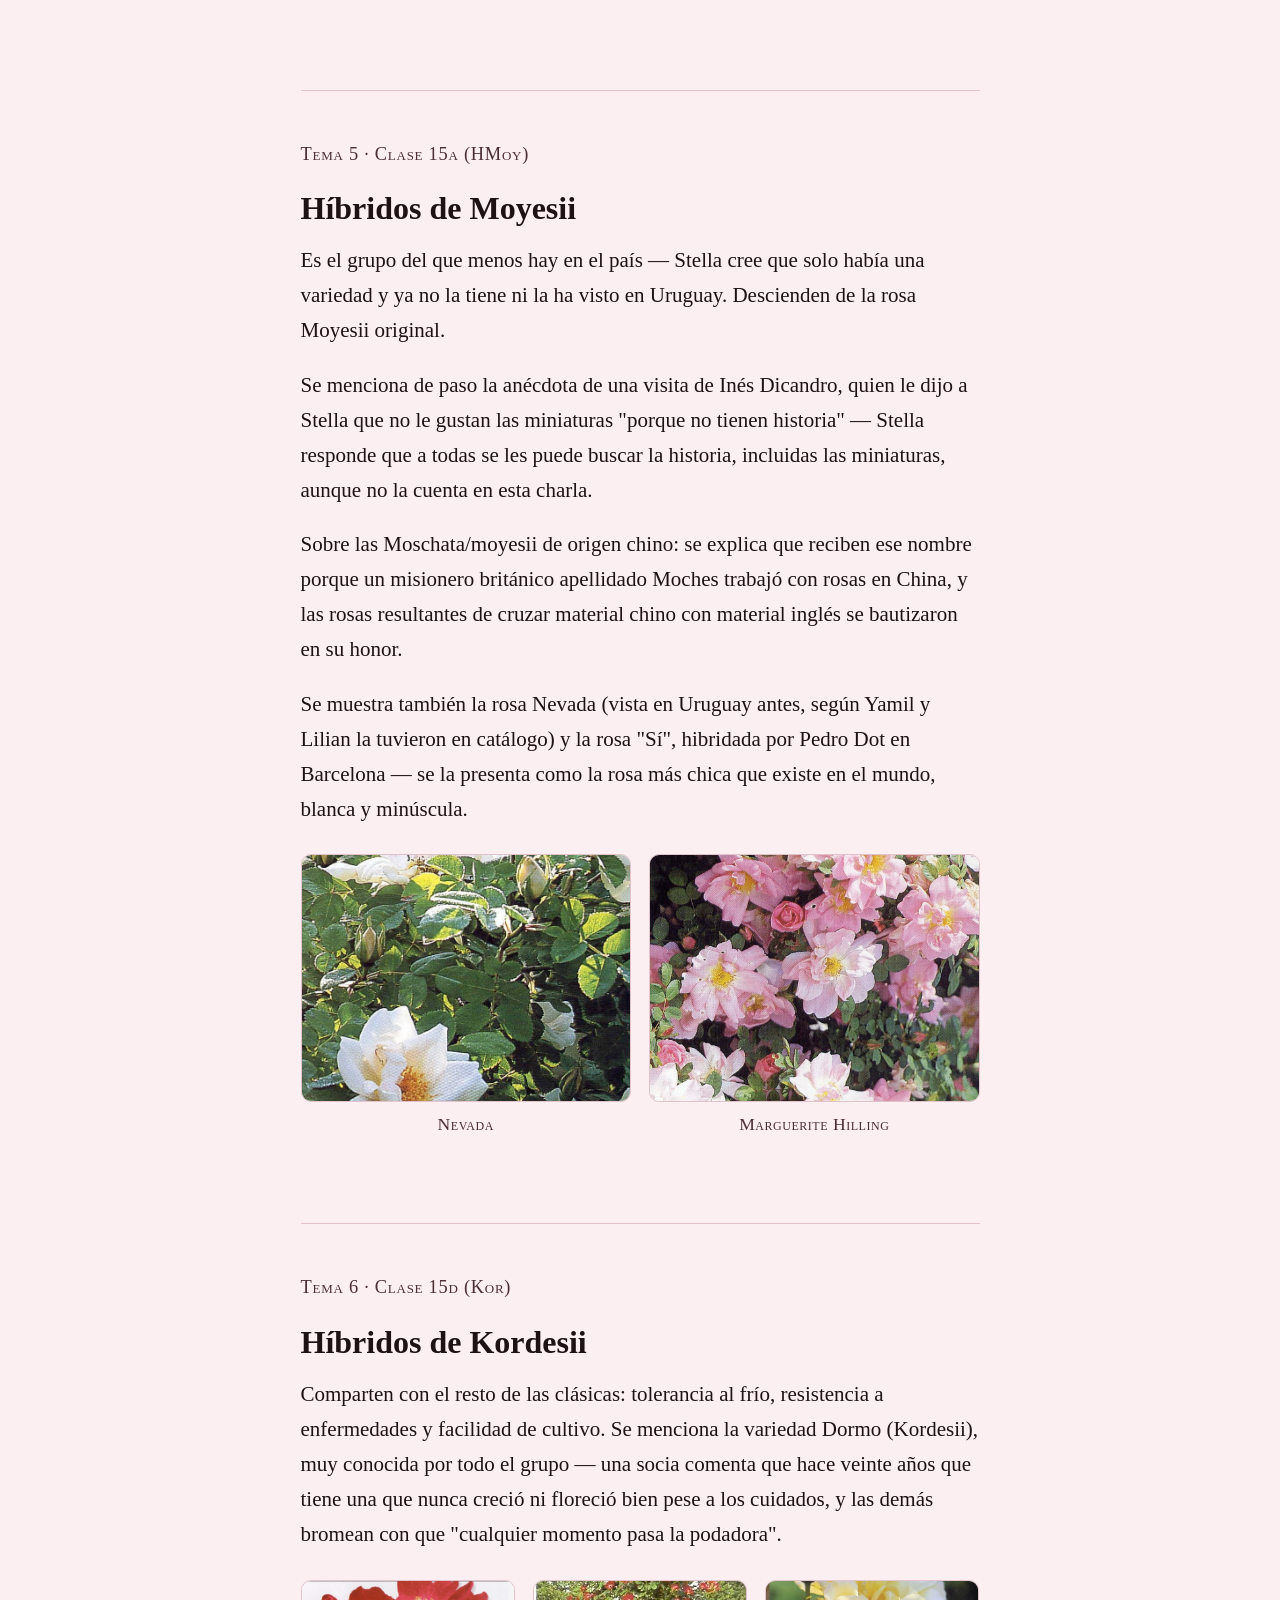
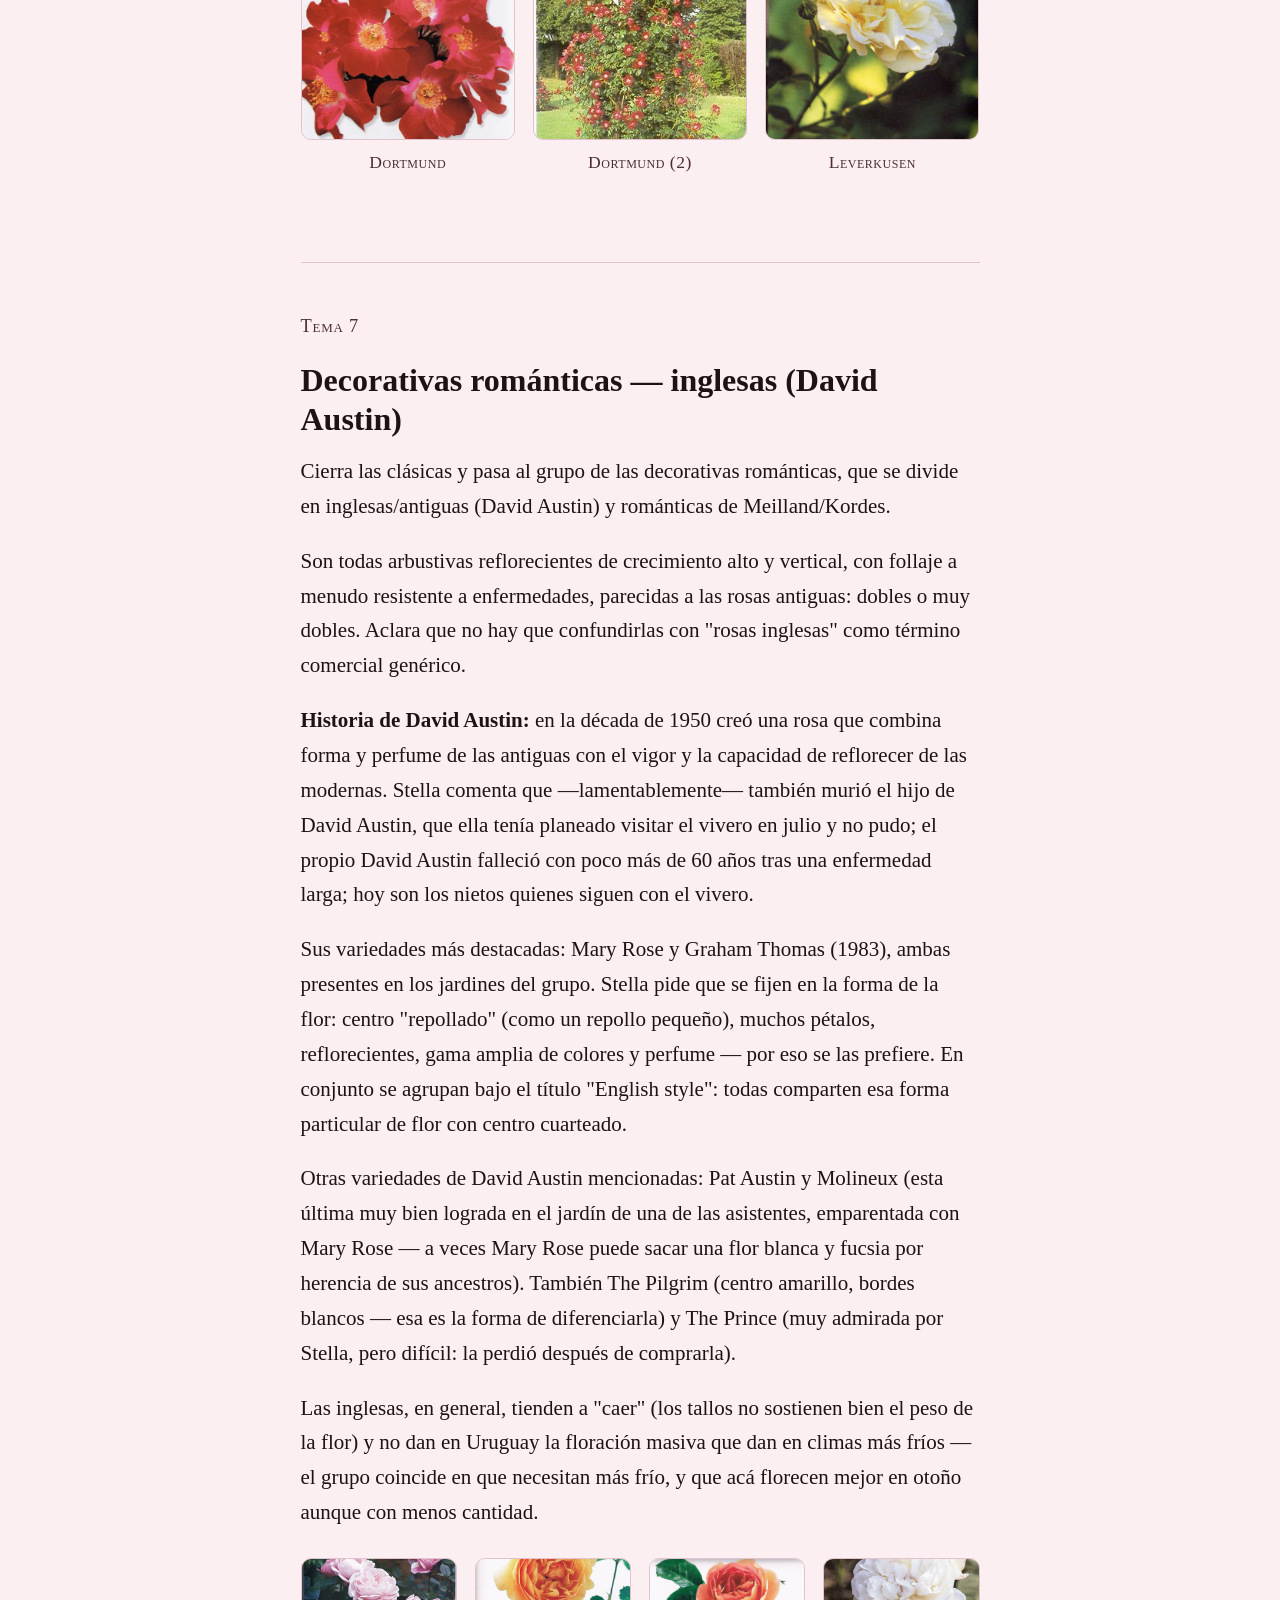
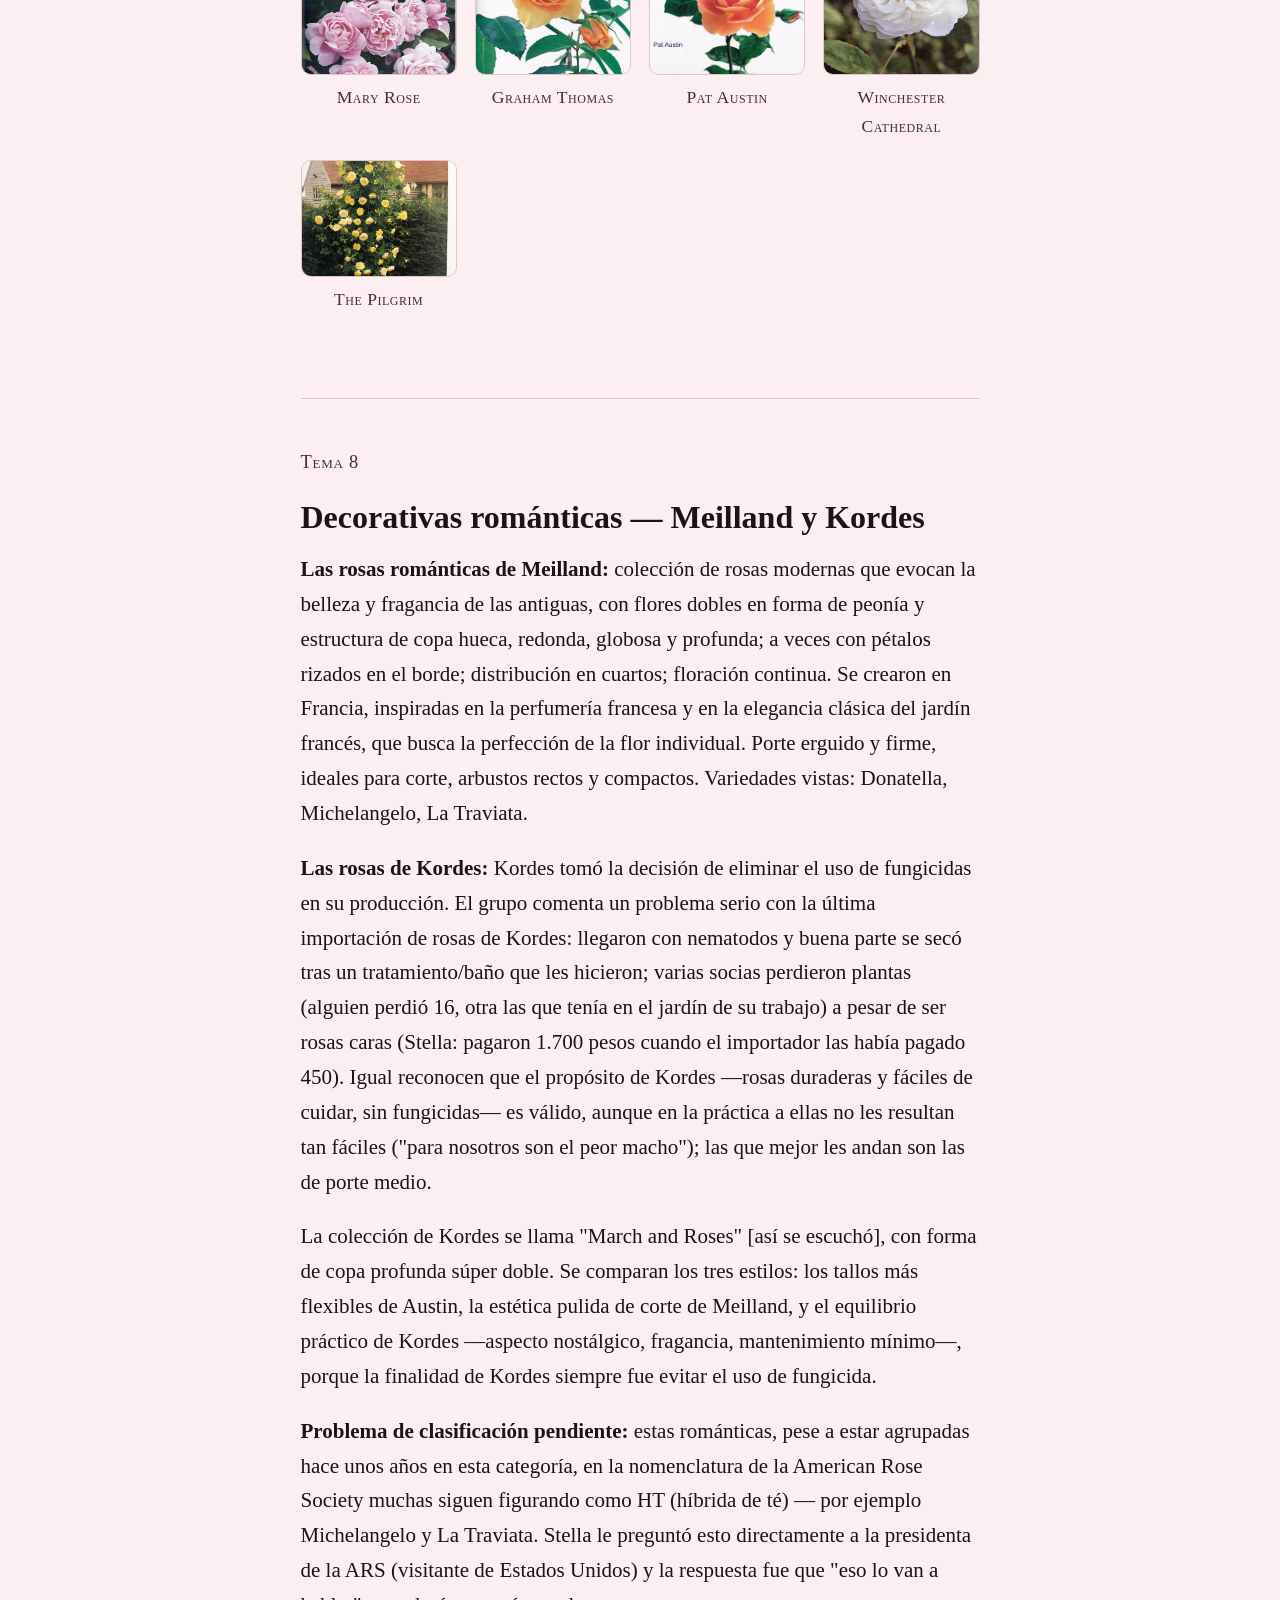
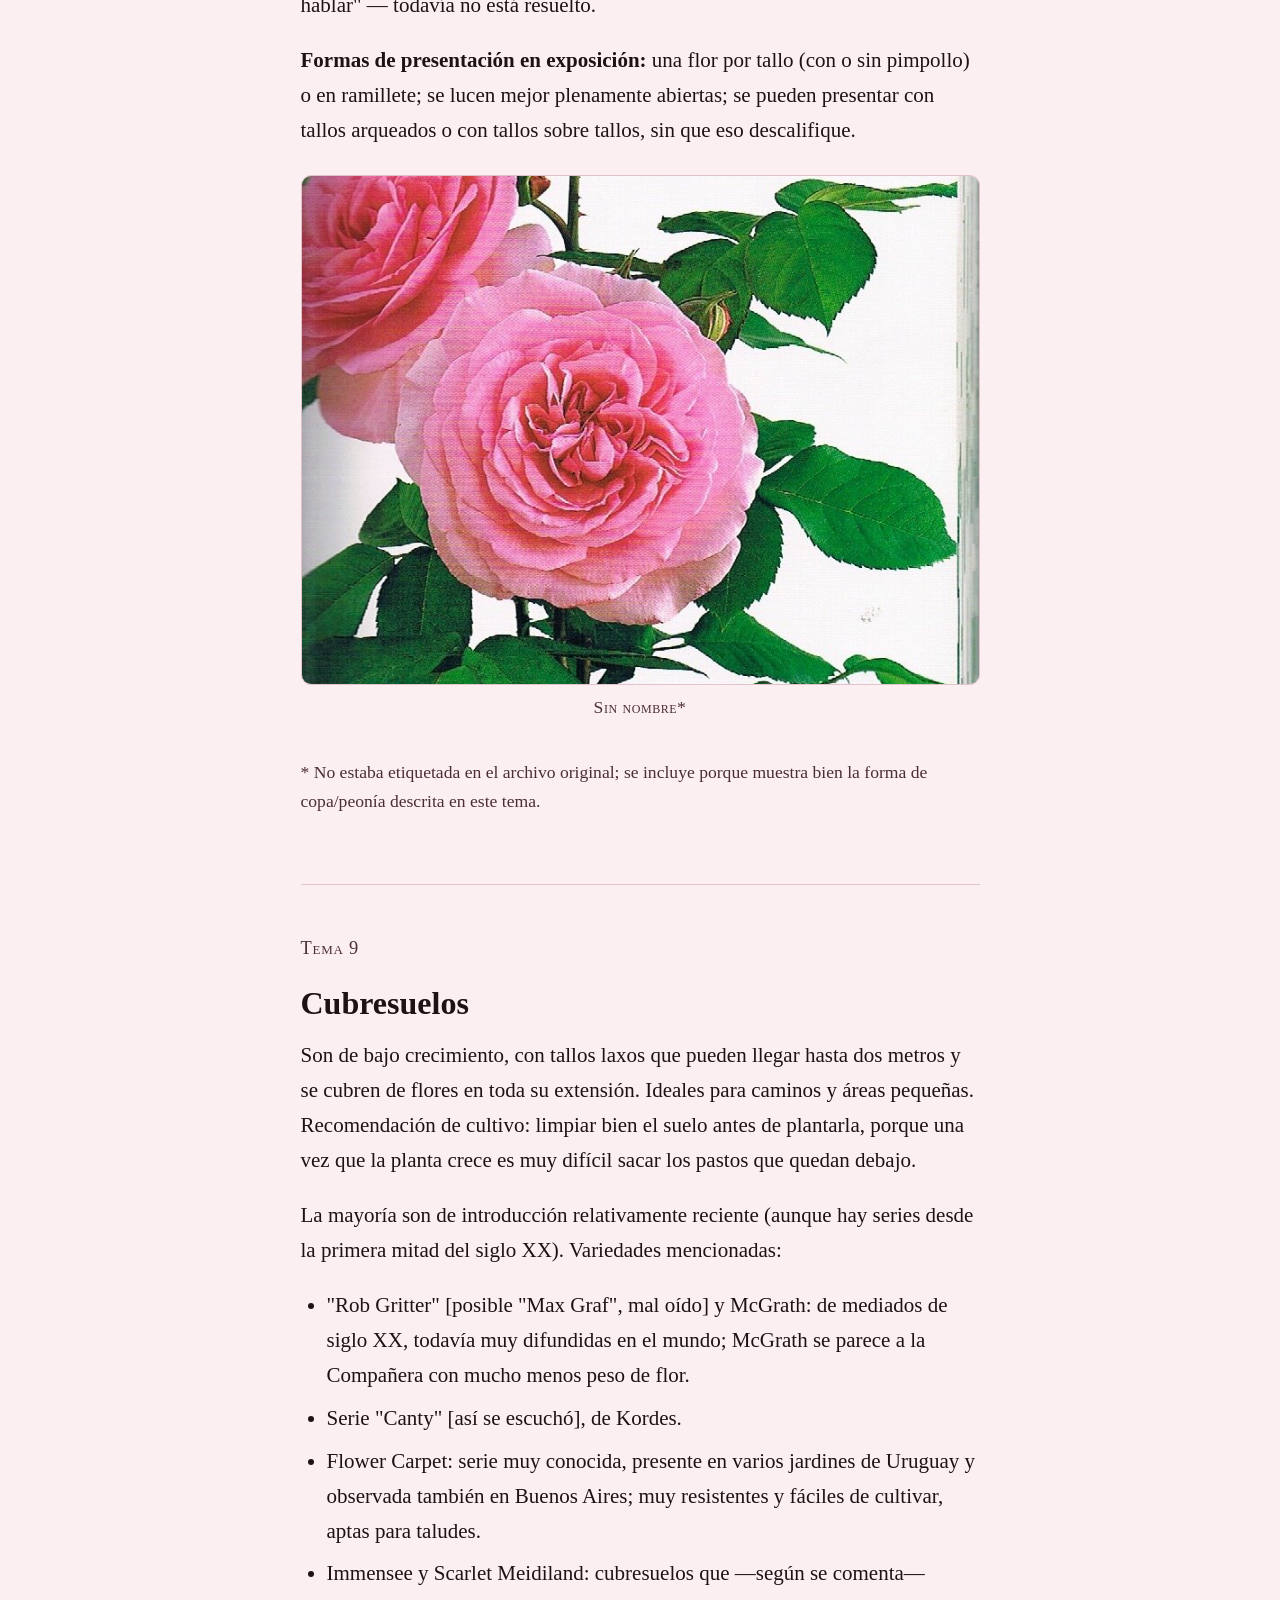
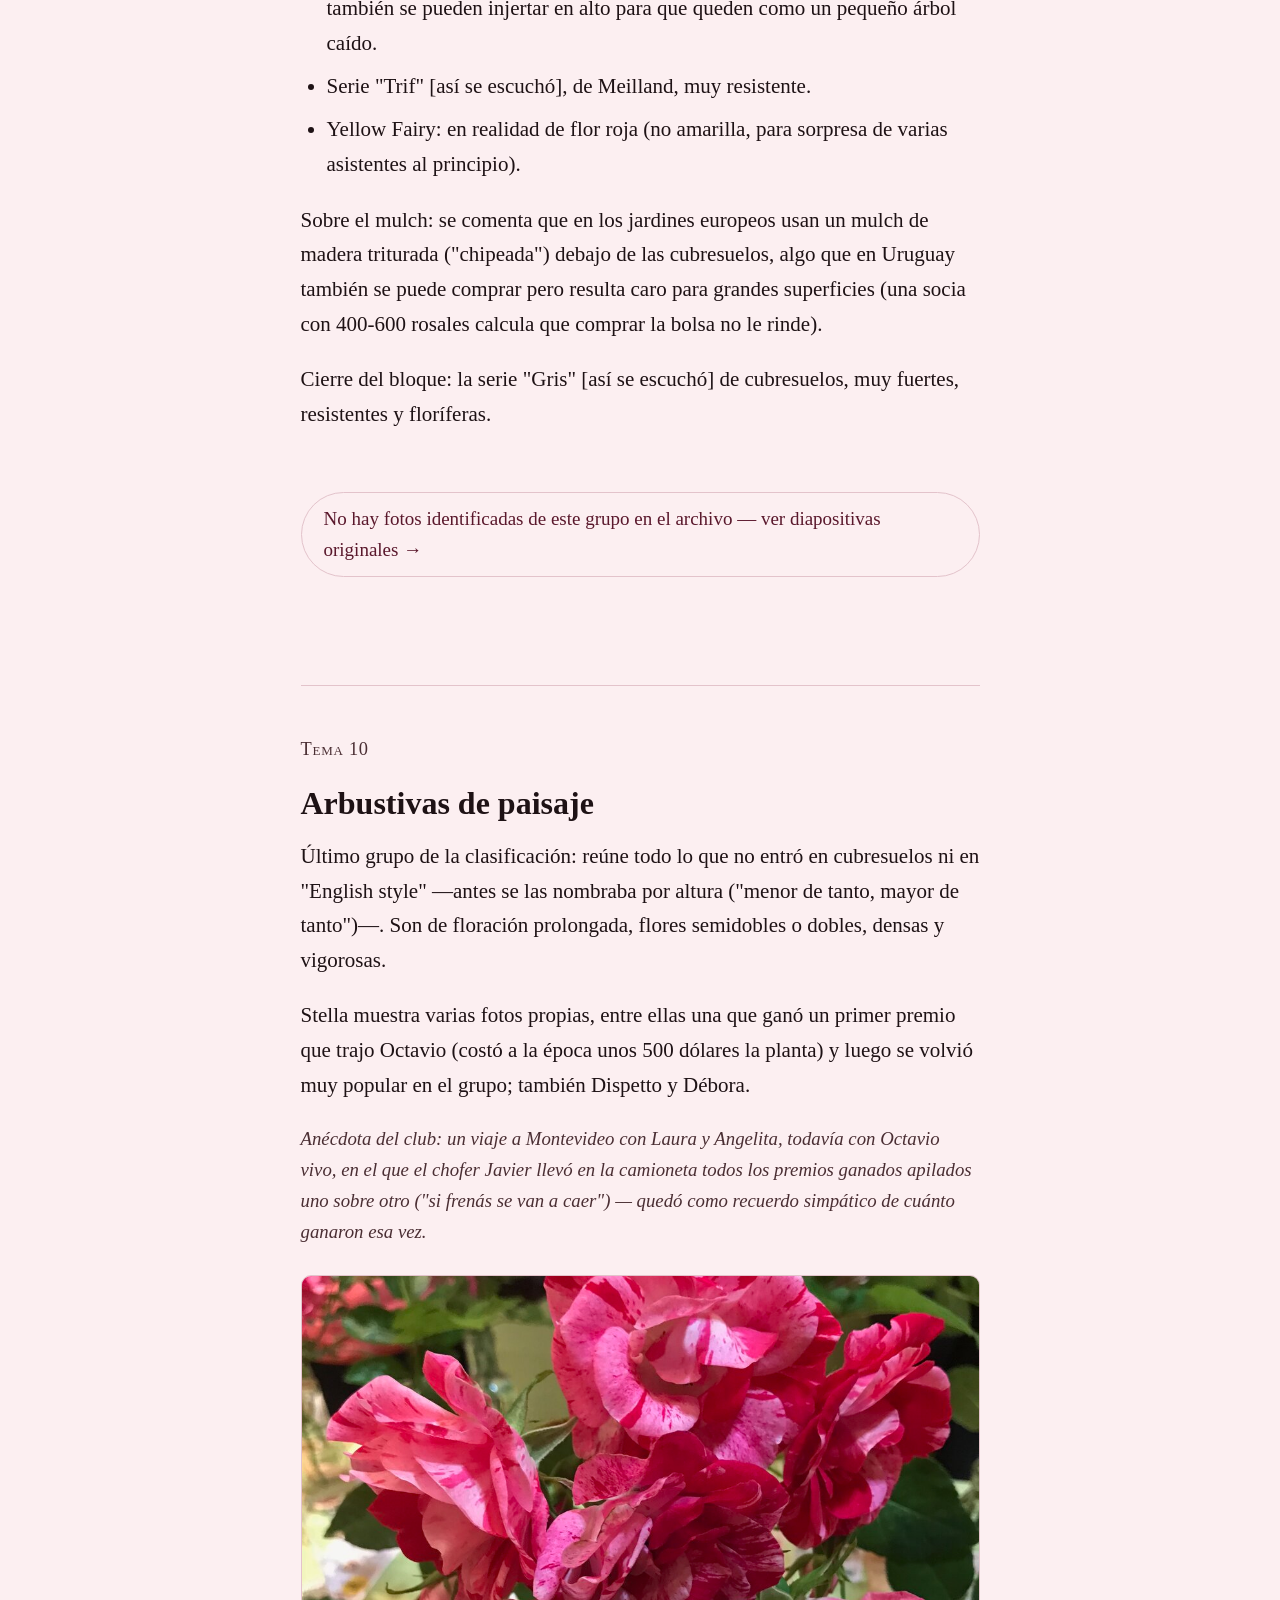
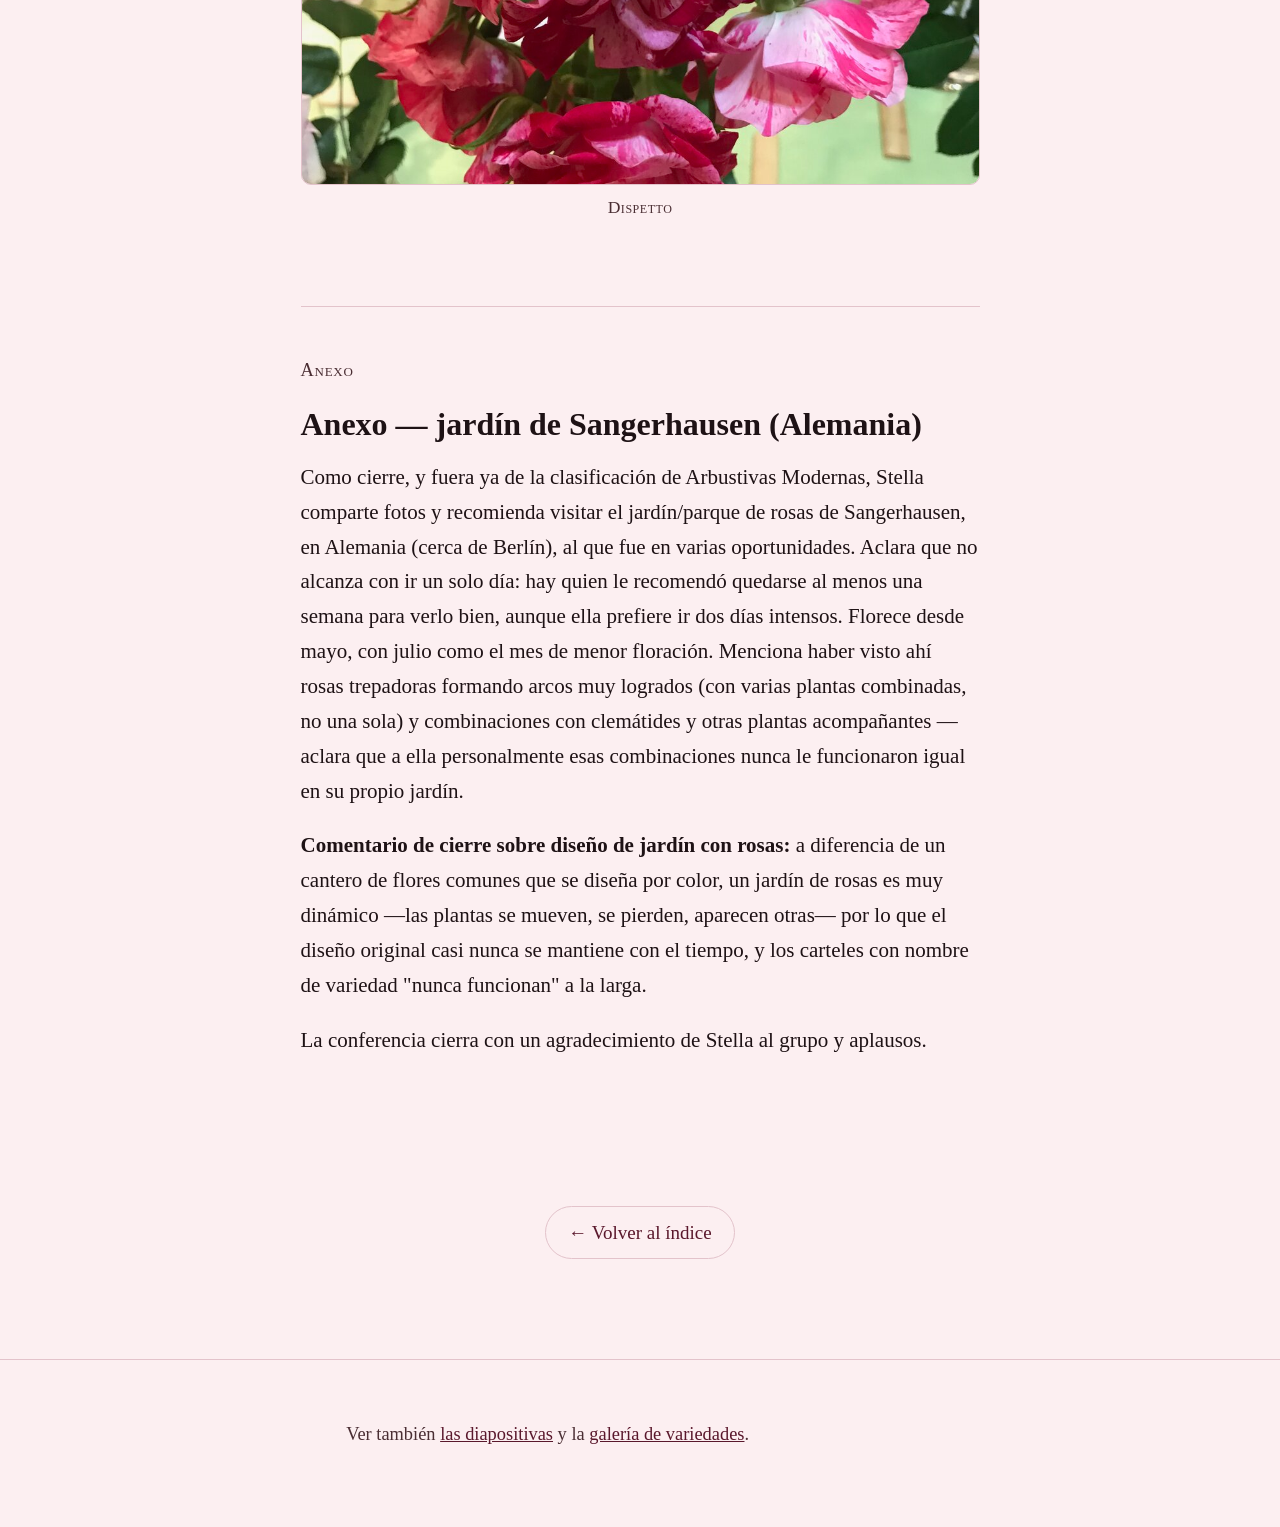
==== commit 0d5a1ec0: "Sacar los horarios/minutos de la clase Se quitan los rangos de tiempo del índice y de cada tema; que" ====
--- a/clase.html
+++ b/clase.html
@@ -24,22 +24,22 @@
   <div class="indice">
     <h2>Índice de temas</h2>
     <ol>
-      <li><a href="#intro">Introducción e historia de las Arbustivas Modernas</a> <small>(00:00–06:00)</small></li>
-      <li><a href="#clasificacion">Cómo se dividen a efectos de exposición</a> <small>(06:00–06:40)</small></li>
-      <li><a href="#rugosa">Híbridos de Rugosa</a> <small>(06:40–13:35)</small></li>
-      <li><a href="#moschata">Híbridos de almizcle / "Moschata" — la historia de Pemberton</a> <small>(13:35–20:35)</small></li>
-      <li><a href="#moyesii">Híbridos de Moyesii</a> <small>(20:00–20:35)</small></li>
-      <li><a href="#kordesii">Híbridos de Kordesii</a> <small>(20:35–23:20)</small></li>
-      <li><a href="#inglesas">Decorativas románticas — inglesas (David Austin)</a> <small>(23:20–29:00)</small></li>
-      <li><a href="#romanticas">Decorativas románticas — Meilland y Kordes</a> <small>(29:00–38:20)</small></li>
-      <li><a href="#cubresuelos">Cubresuelos</a> <small>(38:20–47:55)</small></li>
-      <li><a href="#paisaje">Arbustivas de paisaje</a> <small>(47:55–52:55)</small></li>
-      <li><a href="#sangerhausen">Anexo — jardín de Sangerhausen (Alemania)</a> <small>(53:35–56:50)</small></li>
+      <li><a href="#intro">Introducción e historia de las Arbustivas Modernas</a></li>
+      <li><a href="#clasificacion">Cómo se dividen a efectos de exposición</a></li>
+      <li><a href="#rugosa">Híbridos de Rugosa</a></li>
+      <li><a href="#moschata">Híbridos de almizcle / "Moschata" — la historia de Pemberton</a></li>
+      <li><a href="#moyesii">Híbridos de Moyesii</a></li>
+      <li><a href="#kordesii">Híbridos de Kordesii</a></li>
+      <li><a href="#inglesas">Decorativas románticas — inglesas (David Austin)</a></li>
+      <li><a href="#romanticas">Decorativas románticas — Meilland y Kordes</a></li>
+      <li><a href="#cubresuelos">Cubresuelos</a></li>
+      <li><a href="#paisaje">Arbustivas de paisaje</a></li>
+      <li><a href="#sangerhausen">Anexo — jardín de Sangerhausen (Alemania)</a></li>
     </ol>
   </div>
 
   <section class="tema" id="intro">
-    <p class="rango">Tema 1 · 00:00–06:00</p>
+    <p class="rango">Tema 1</p>
     <h2>Introducción e historia de las Arbustivas Modernas</h2>
     <p>Stella abre la charla explicando que va a tratar temas nuevos dentro de "Arbustivas
     Modernas" que el grupo no había visto antes. Usa una clasificación del año 2021-2022 que divide
@@ -76,7 +76,7 @@
   </section>
 
   <section class="tema" id="clasificacion">
-    <p class="rango">Tema 2 · 06:00–06:40</p>
+    <p class="rango">Tema 2</p>
     <h2>Cómo se dividen a efectos de exposición</h2>
     <p>Para exposición se dividen en:</p>
     <ul>
@@ -102,7 +102,7 @@
   </section>
 
   <section class="tema" id="rugosa">
-    <p class="rango">Tema 3 · Clase 15c (HRg) · 06:40–13:35</p>
+    <p class="rango">Tema 3 · Clase 15c (HRg)</p>
     <h2>Híbridos de Rugosa</h2>
     <p>Descienden de la rosa rugosa de China, Japón y Corea. Según cuenta Stella, la historia de
     las multifloras señala que en el norte de Japón una investigadora japonesa identificó catorce
@@ -136,7 +136,7 @@
   </section>
 
   <section class="tema" id="moschata">
-    <p class="rango">Tema 4 · Clase 15b (HMsk) · 13:35–20:35</p>
+    <p class="rango">Tema 4 · Clase 15b (HMsk)</p>
     <h2>Híbridos de almizcle / "Moschata" — la historia de Pemberton</h2>
     <p>Stella dedica esta parte a contar la historia del reverendo Joseph Pemberton, que investigó
     especialmente. Nació en 1852 en Essex (Inglaterra) y se dedicó exclusivamente a cultivar rosas.
@@ -174,7 +174,7 @@
   </section>
 
   <section class="tema" id="moyesii">
-    <p class="rango">Tema 5 · Clase 15a (HMoy) · 20:00–20:35</p>
+    <p class="rango">Tema 5 · Clase 15a (HMoy)</p>
     <h2>Híbridos de Moyesii</h2>
     <p>Es el grupo del que menos hay en el país — Stella cree que solo había una variedad y ya no
     la tiene ni la ha visto en Uruguay. Descienden de la rosa Moyesii original.</p>
@@ -194,7 +194,7 @@
   </section>
 
   <section class="tema" id="kordesii">
-    <p class="rango">Tema 6 · Clase 15d (Kor) · 20:35–23:20</p>
+    <p class="rango">Tema 6 · Clase 15d (Kor)</p>
     <h2>Híbridos de Kordesii</h2>
     <p>Comparten con el resto de las clásicas: tolerancia al frío, resistencia a enfermedades y
     facilidad de cultivo. Se menciona la variedad Dormo (Kordesii), muy conocida por todo el grupo
@@ -208,7 +208,7 @@
   </section>
 
   <section class="tema" id="inglesas">
-    <p class="rango">Tema 7 · 23:20–29:00</p>
+    <p class="rango">Tema 7</p>
     <h2>Decorativas románticas — inglesas (David Austin)</h2>
     <p>Cierra las clásicas y pasa al grupo de las decorativas románticas, que se divide en
     inglesas/antiguas (David Austin) y románticas de Meilland/Kordes.</p>
@@ -243,7 +243,7 @@
   </section>
 
   <section class="tema" id="romanticas">
-    <p class="rango">Tema 8 · 29:00–38:20</p>
+    <p class="rango">Tema 8</p>
     <h2>Decorativas románticas — Meilland y Kordes</h2>
     <p><strong>Las rosas románticas de Meilland:</strong> colección de rosas modernas que evocan la
     belleza y fragancia de las antiguas, con flores dobles en forma de peonía y estructura de copa
@@ -281,7 +281,7 @@
   </section>
 
   <section class="tema" id="cubresuelos">
-    <p class="rango">Tema 9 · 38:20–47:55</p>
+    <p class="rango">Tema 9</p>
     <h2>Cubresuelos</h2>
     <p>Son de bajo crecimiento, con tallos laxos que pueden llegar hasta dos metros y se cubren de
     flores en toda su extensión. Ideales para caminos y áreas pequeñas. Recomendación de cultivo:
@@ -312,7 +312,7 @@
   </section>
 
   <section class="tema" id="paisaje">
-    <p class="rango">Tema 10 · 47:55–52:55</p>
+    <p class="rango">Tema 10</p>
     <h2>Arbustivas de paisaje</h2>
     <p>Último grupo de la clasificación: reúne todo lo que no entró en cubresuelos ni en "English
     style" —antes se las nombraba por altura ("menor de tanto, mayor de tanto")—. Son de floración
@@ -330,7 +330,7 @@
   </section>
 
   <section class="tema" id="sangerhausen">
-    <p class="rango">Anexo · 53:35–56:50</p>
+    <p class="rango">Anexo</p>
     <h2>Anexo — jardín de Sangerhausen (Alemania)</h2>
     <p>Como cierre, y fuera ya de la clasificación de Arbustivas Modernas, Stella comparte fotos y
     recomienda visitar el jardín/parque de rosas de Sangerhausen, en Alemania (cerca de Berlín), al
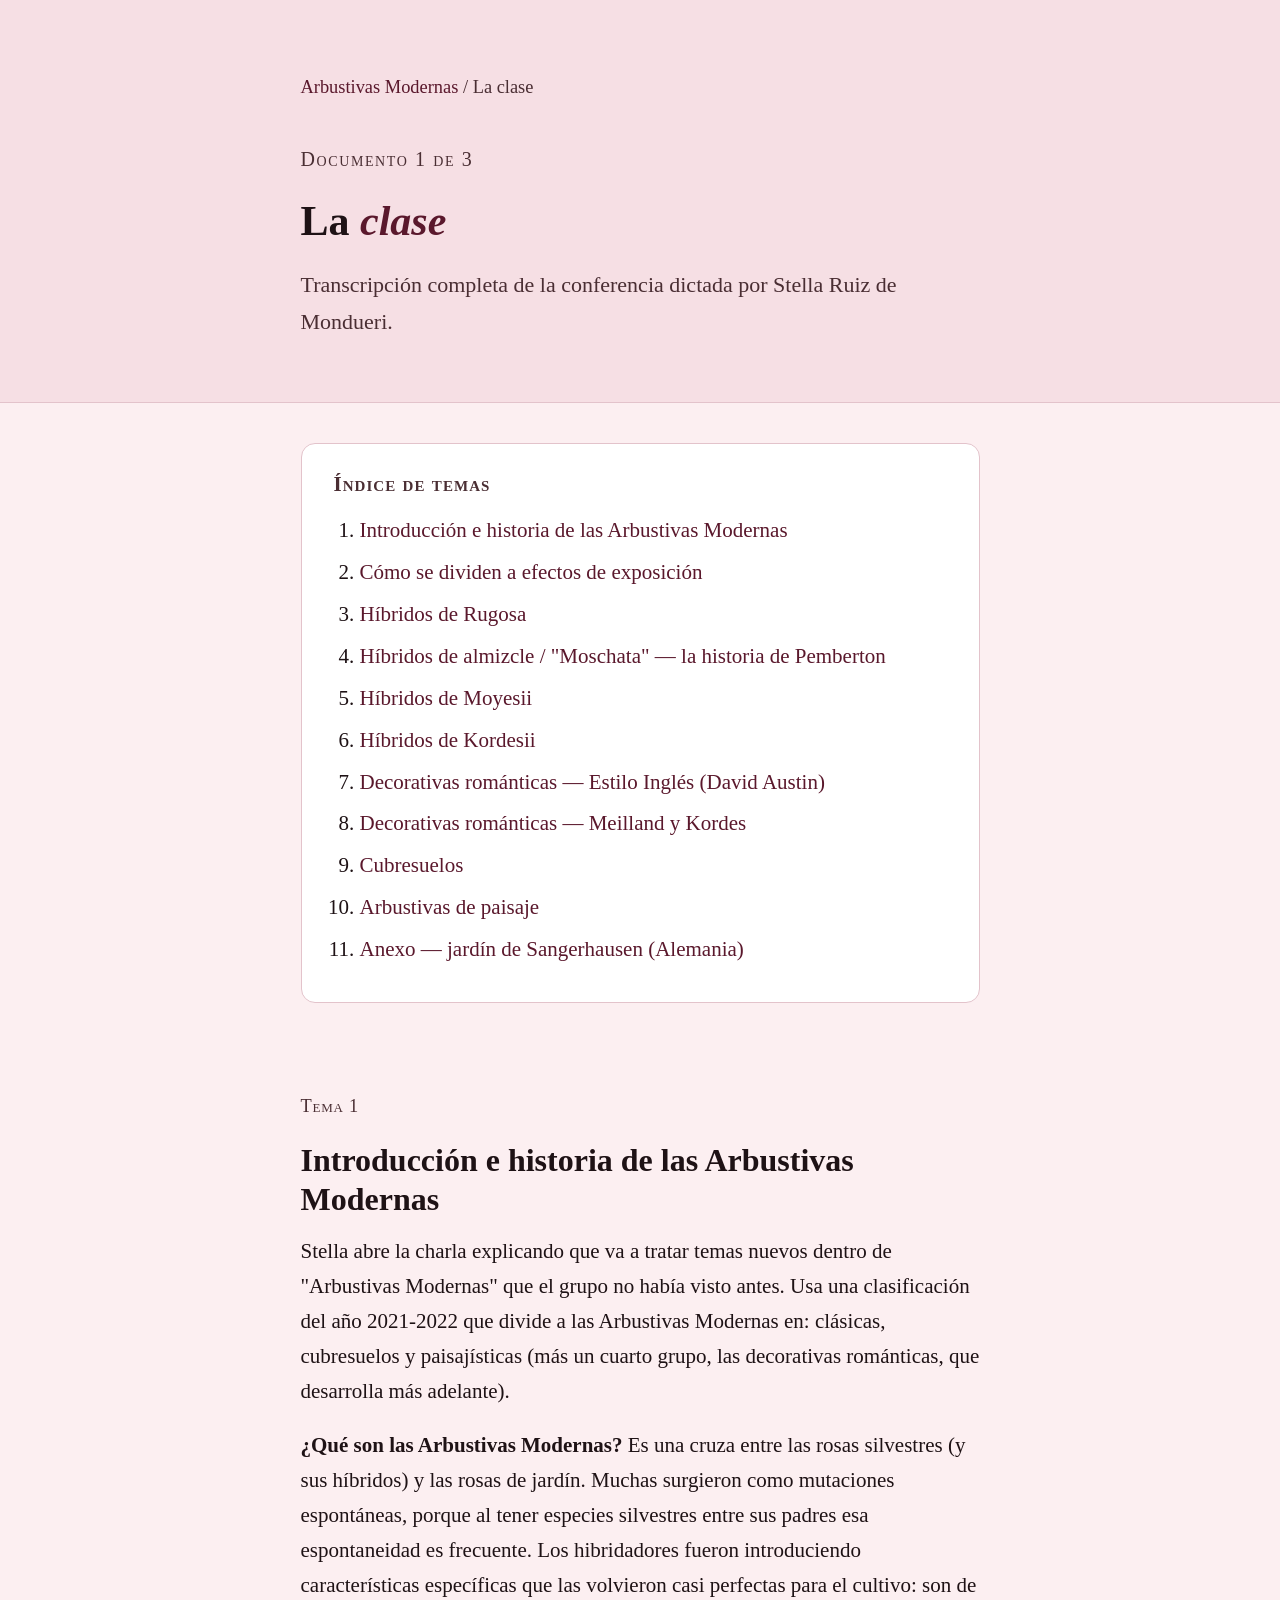
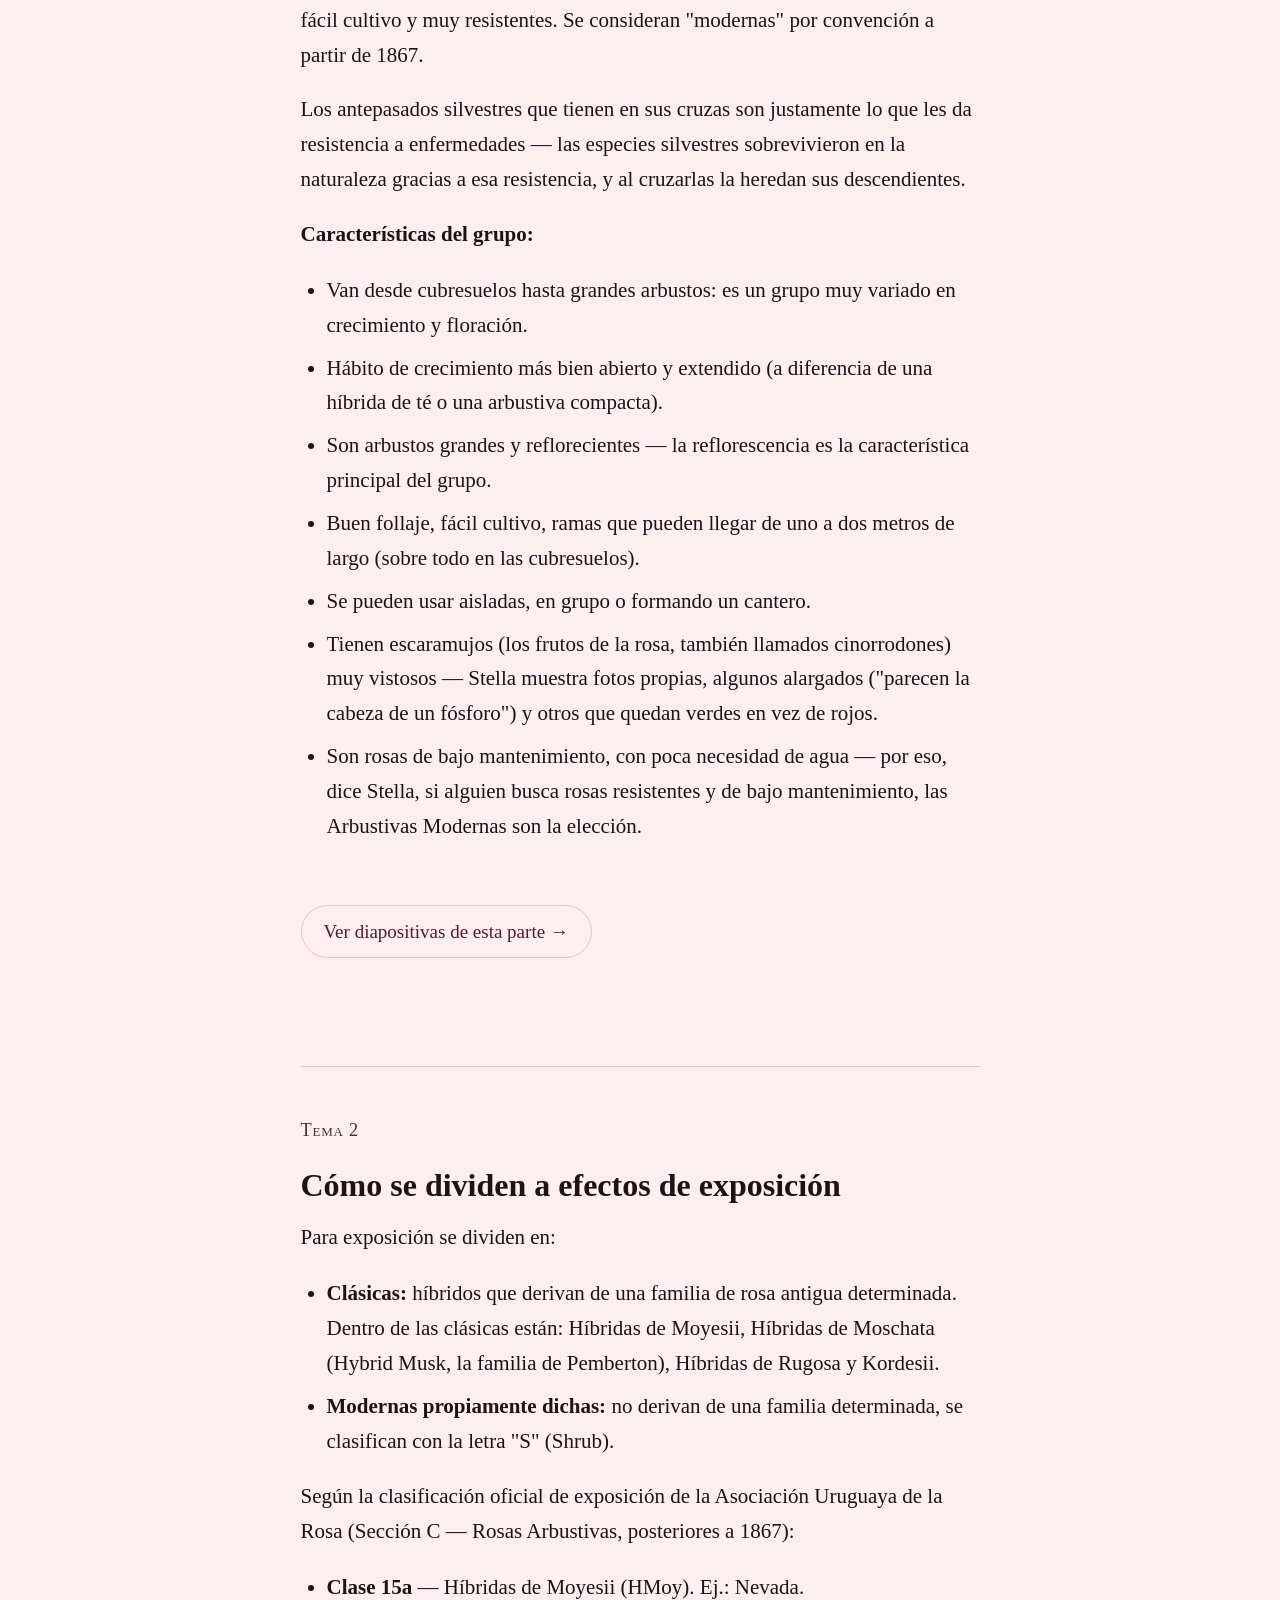
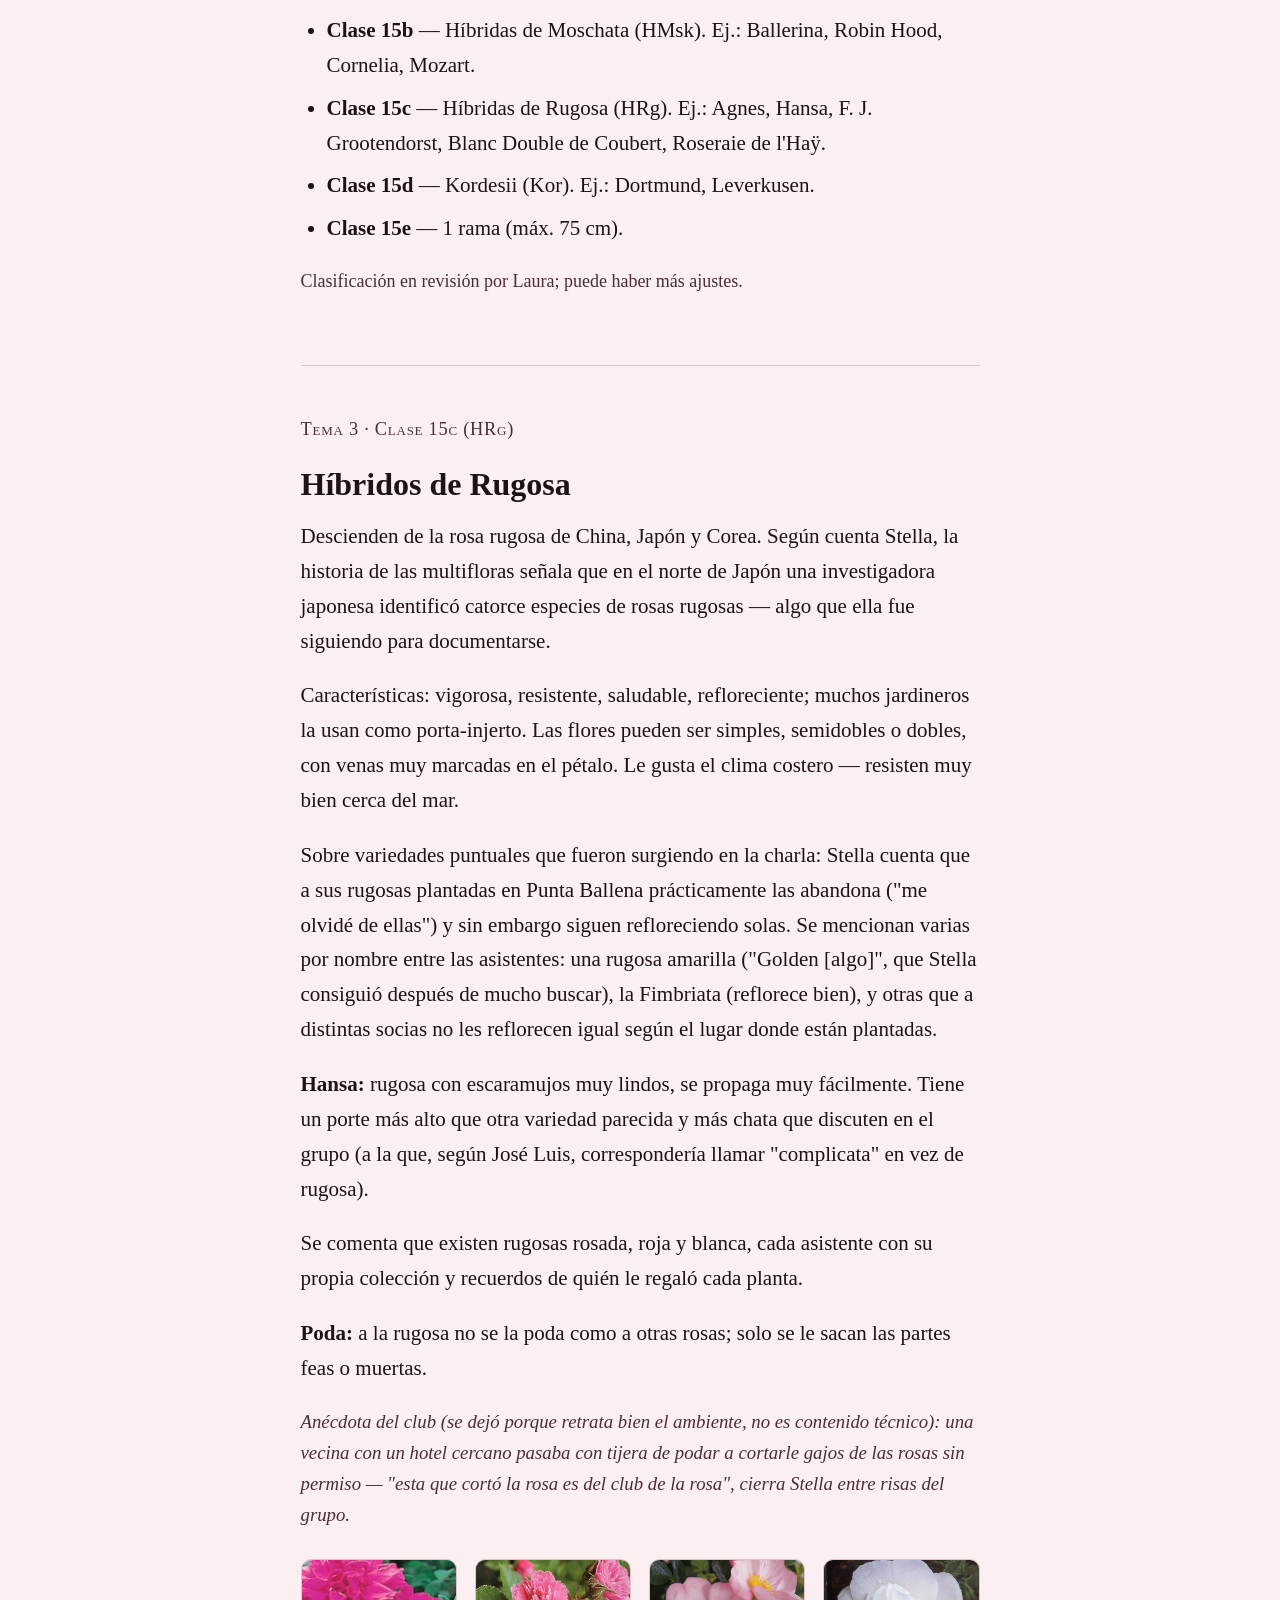
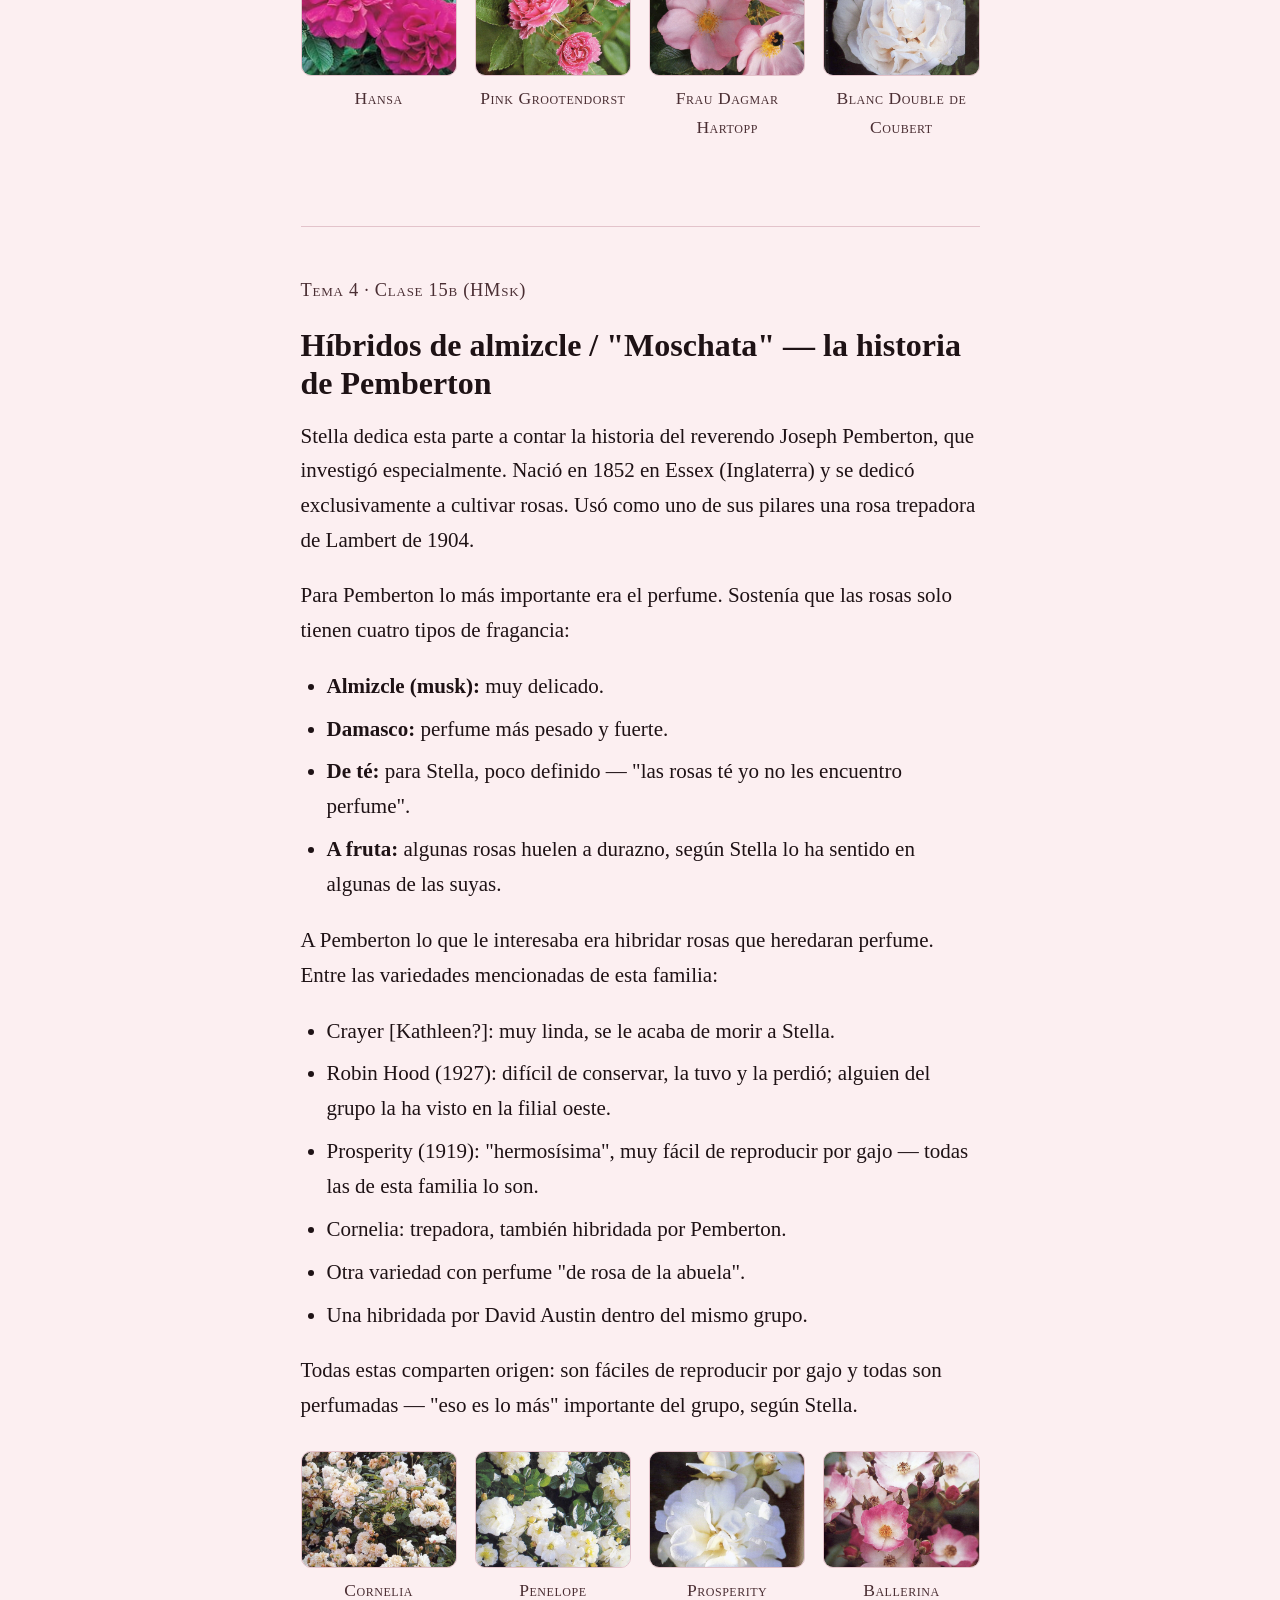
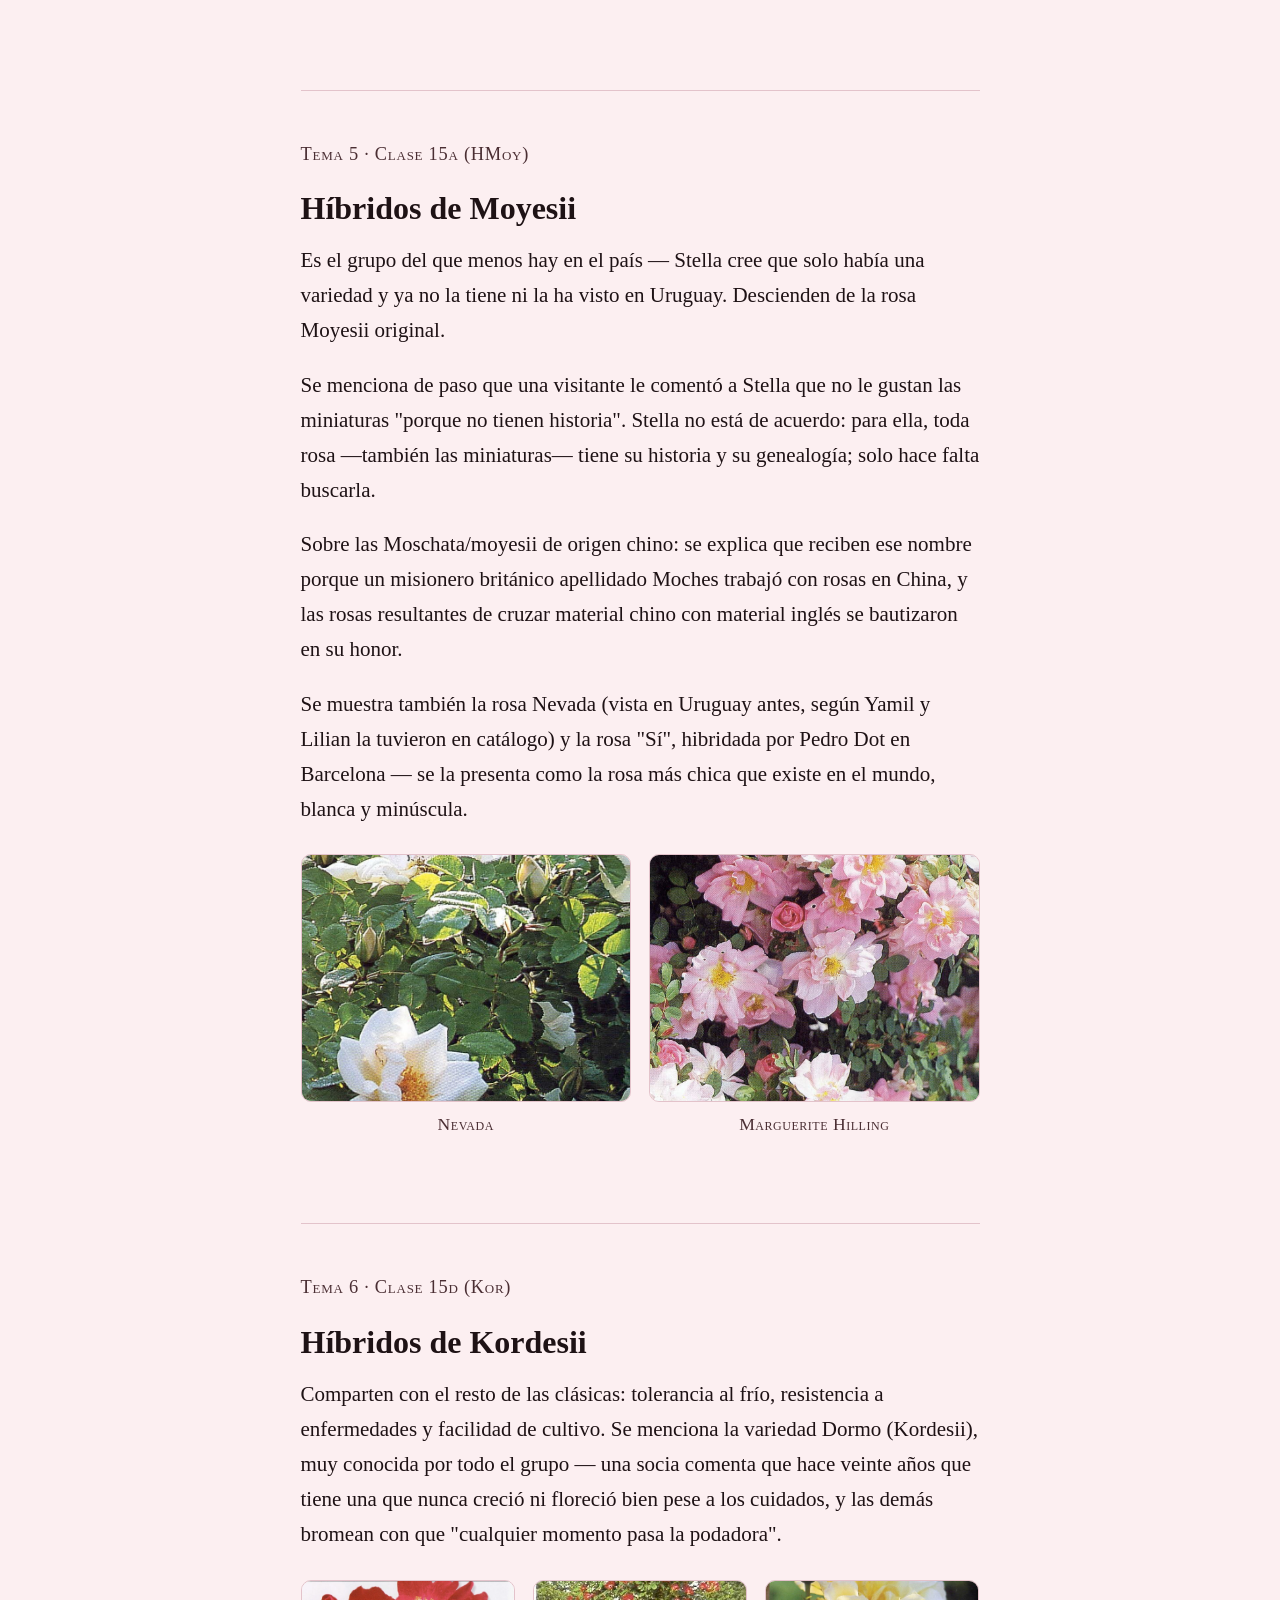
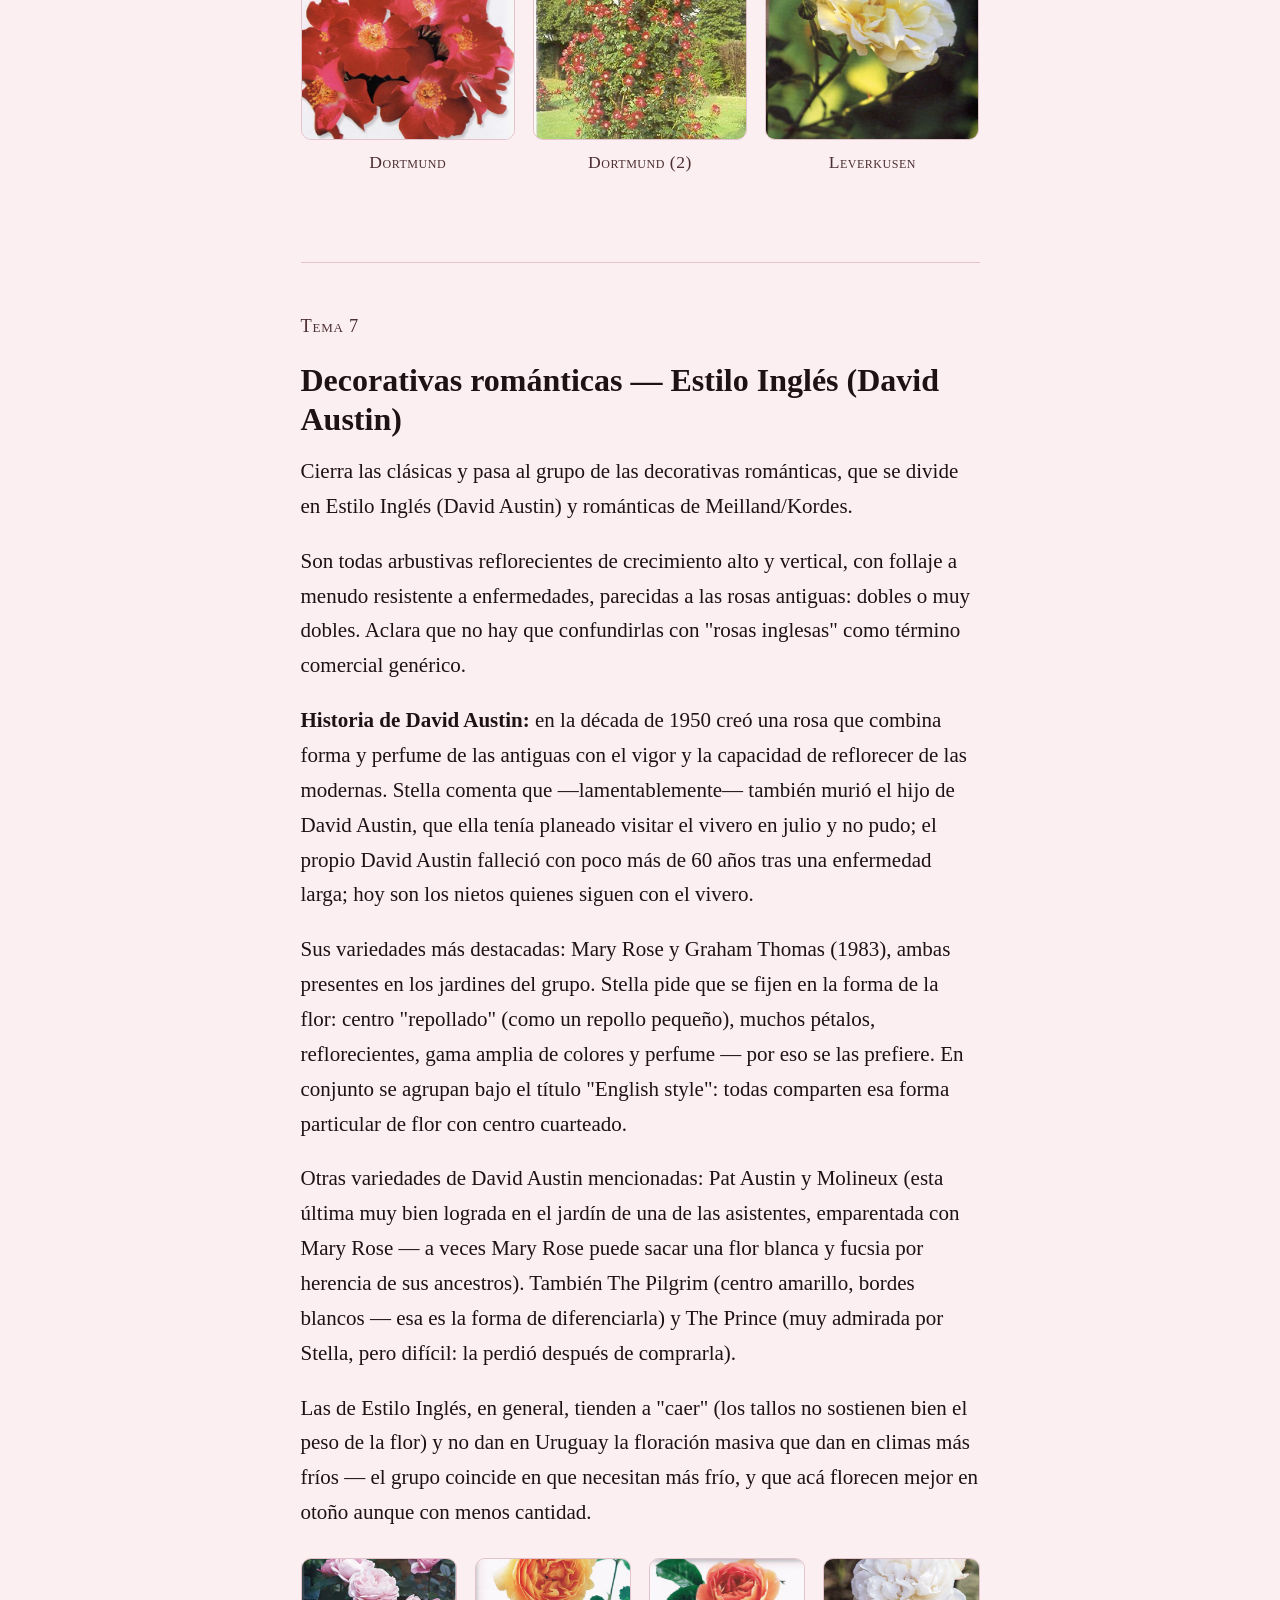
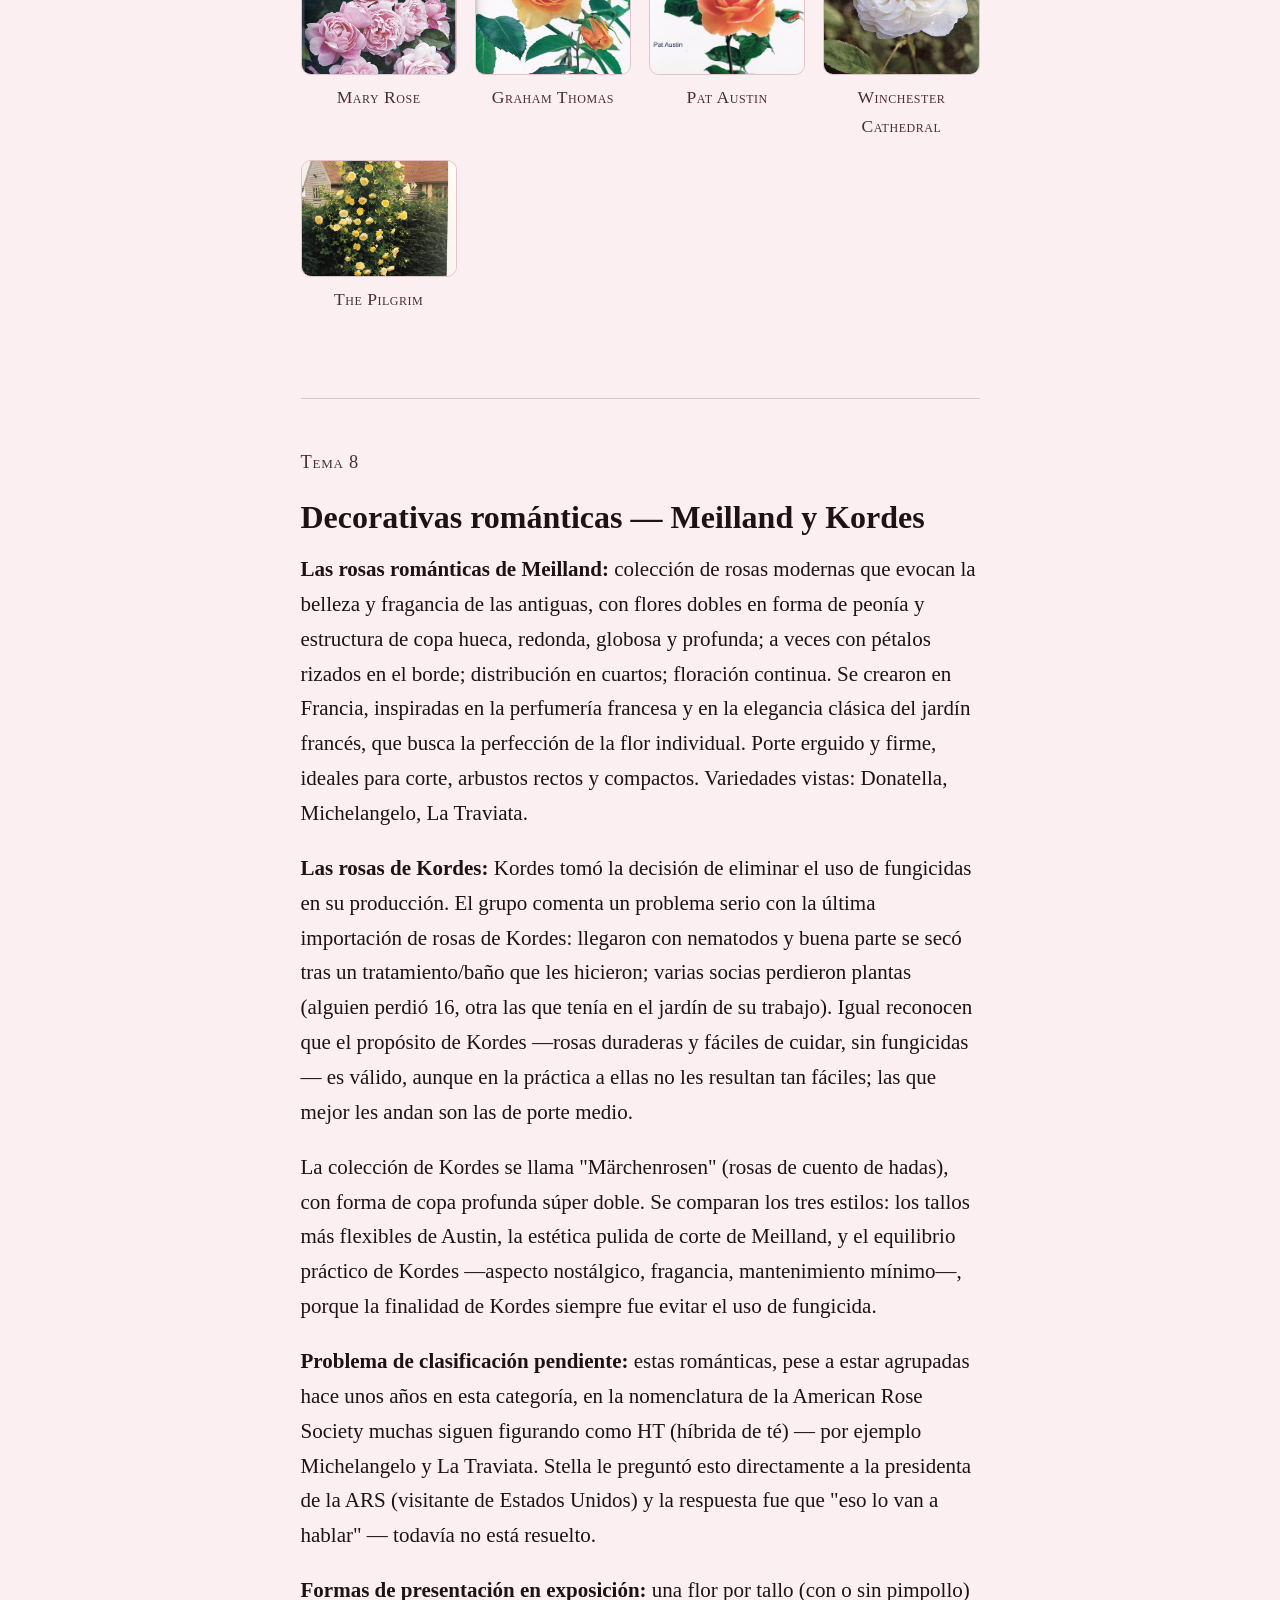
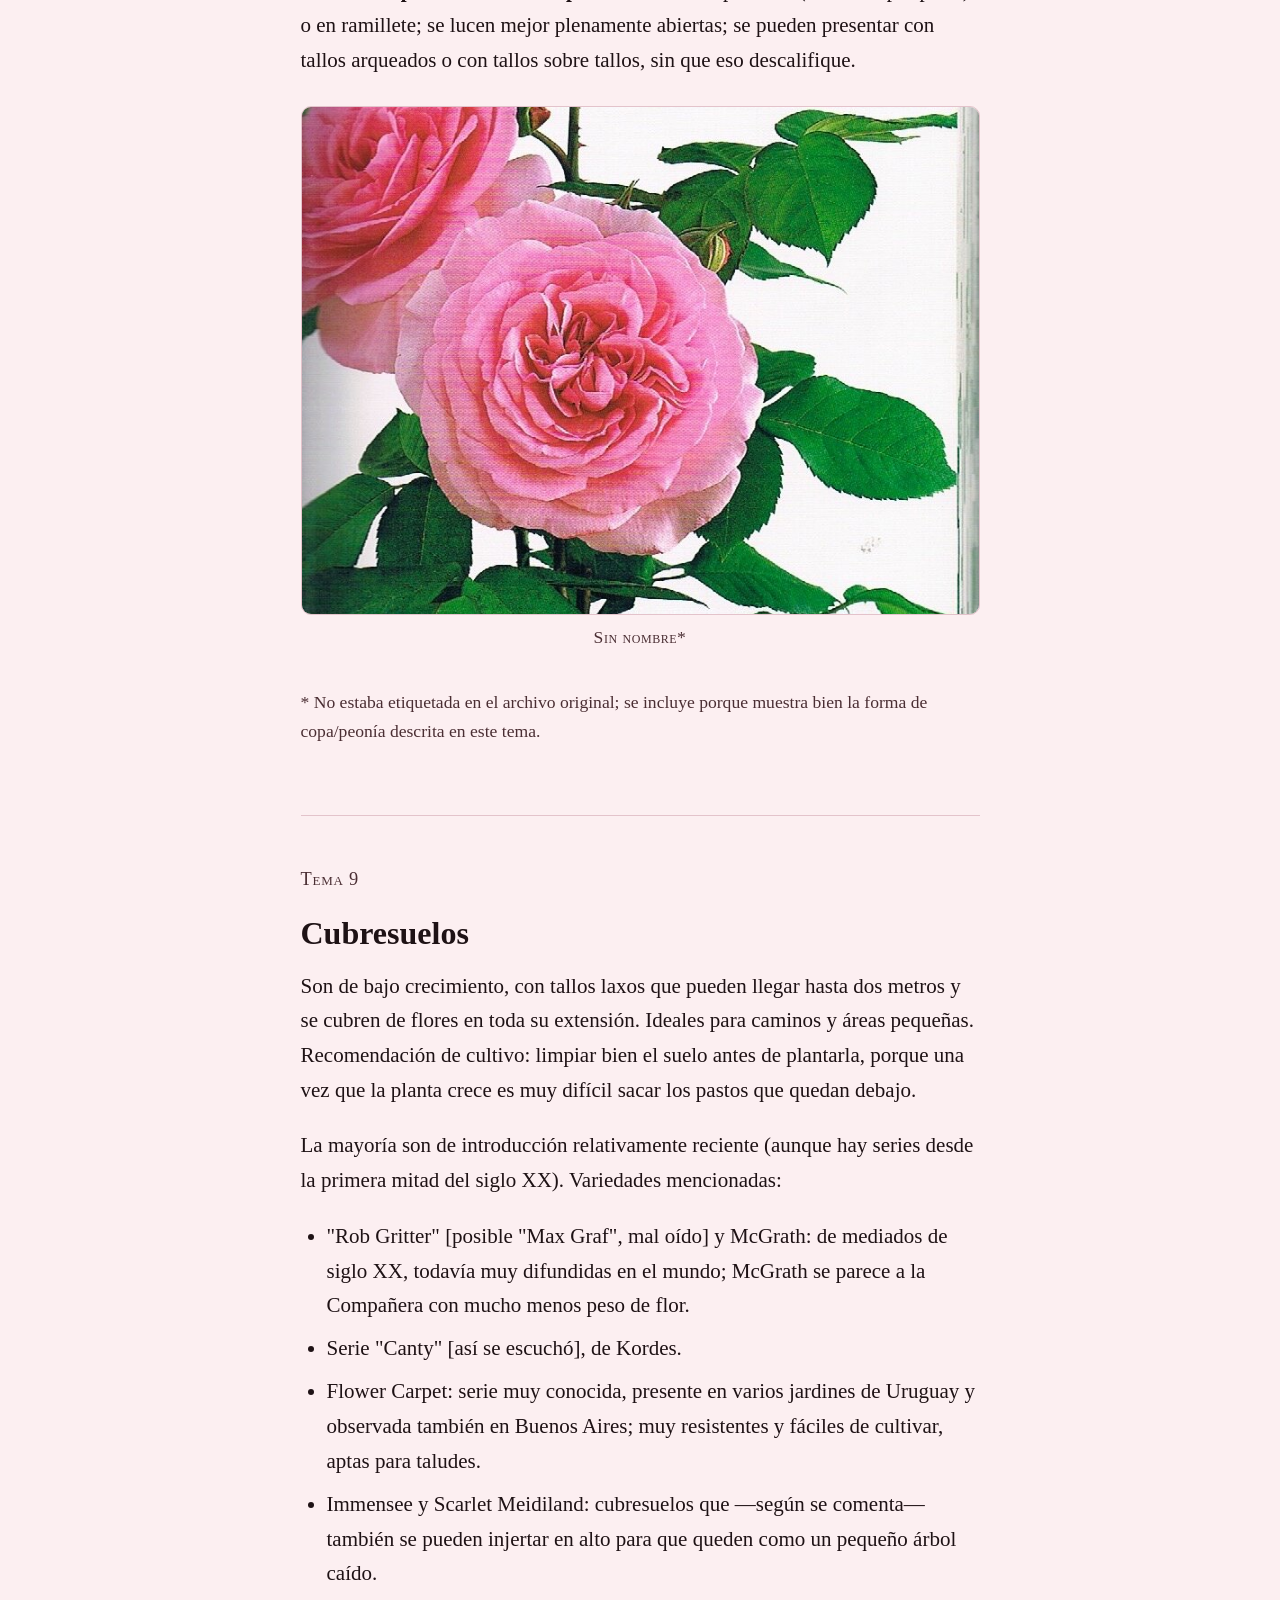
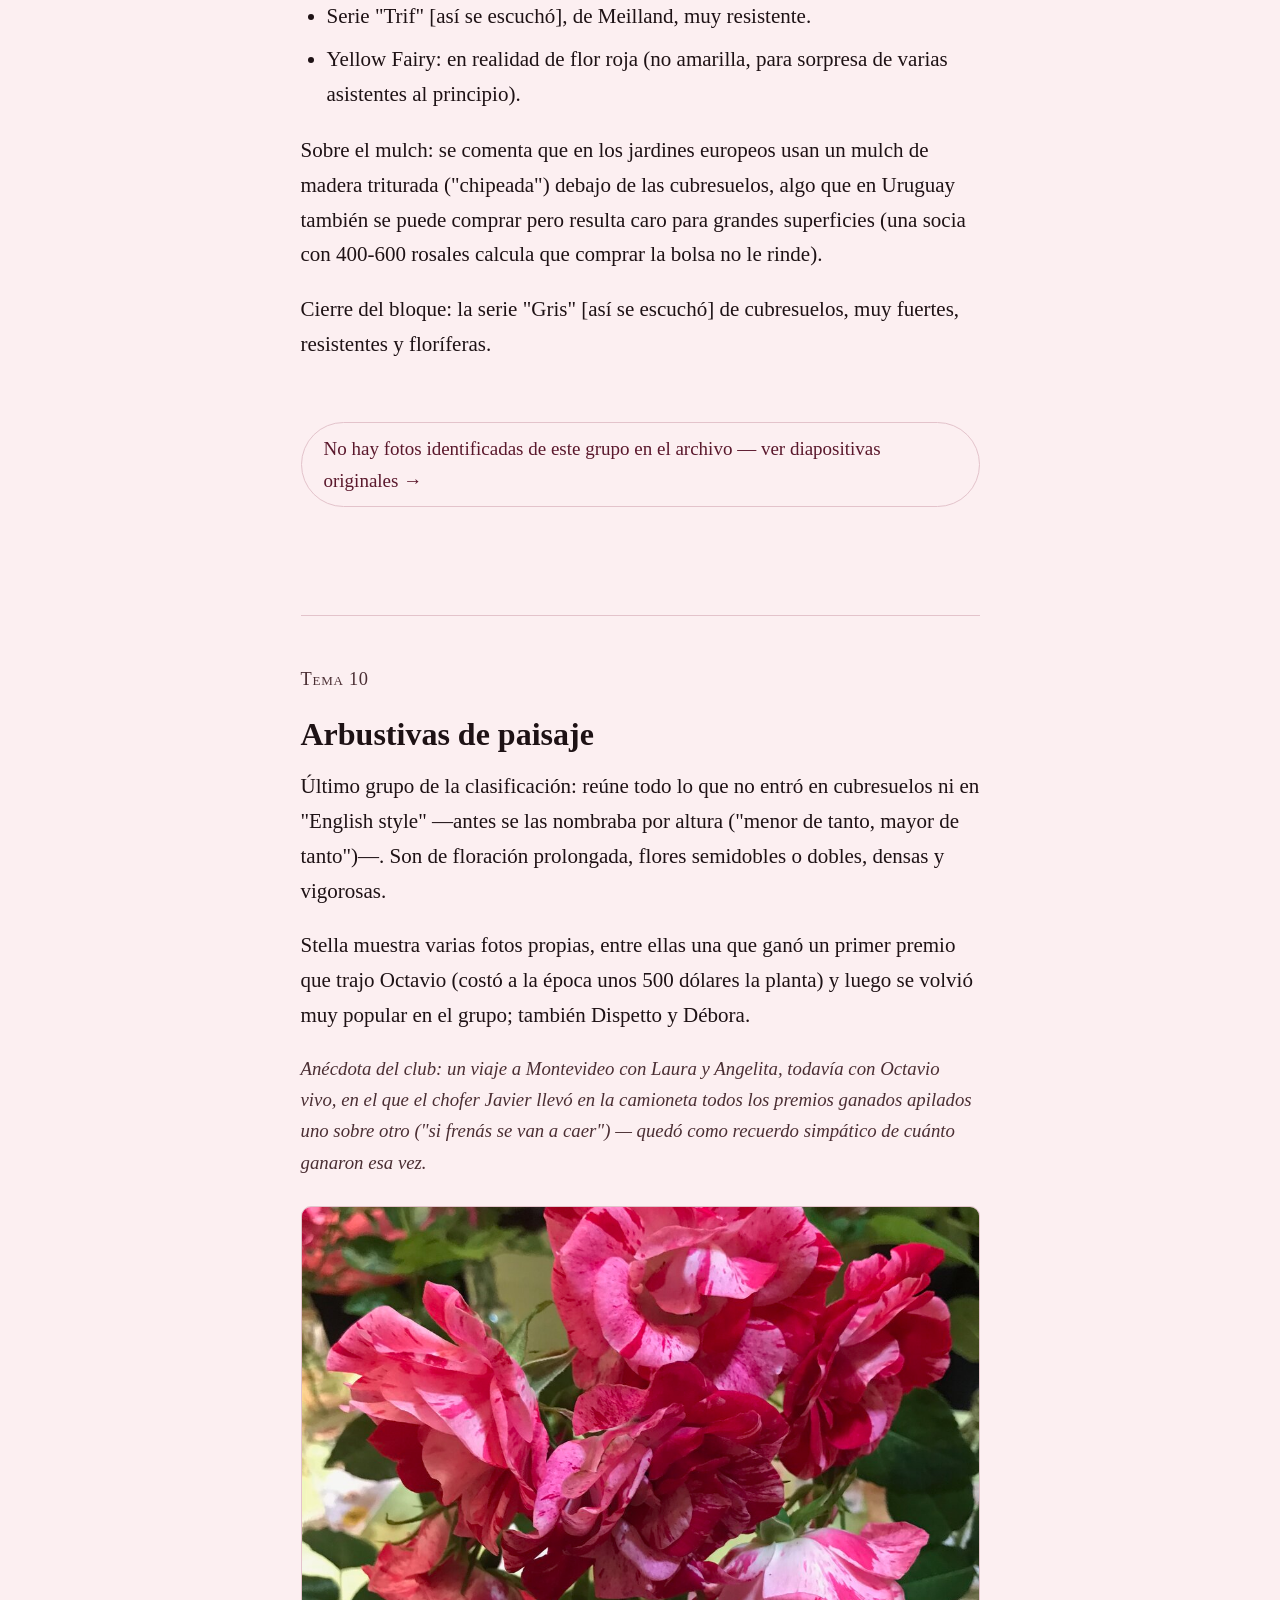
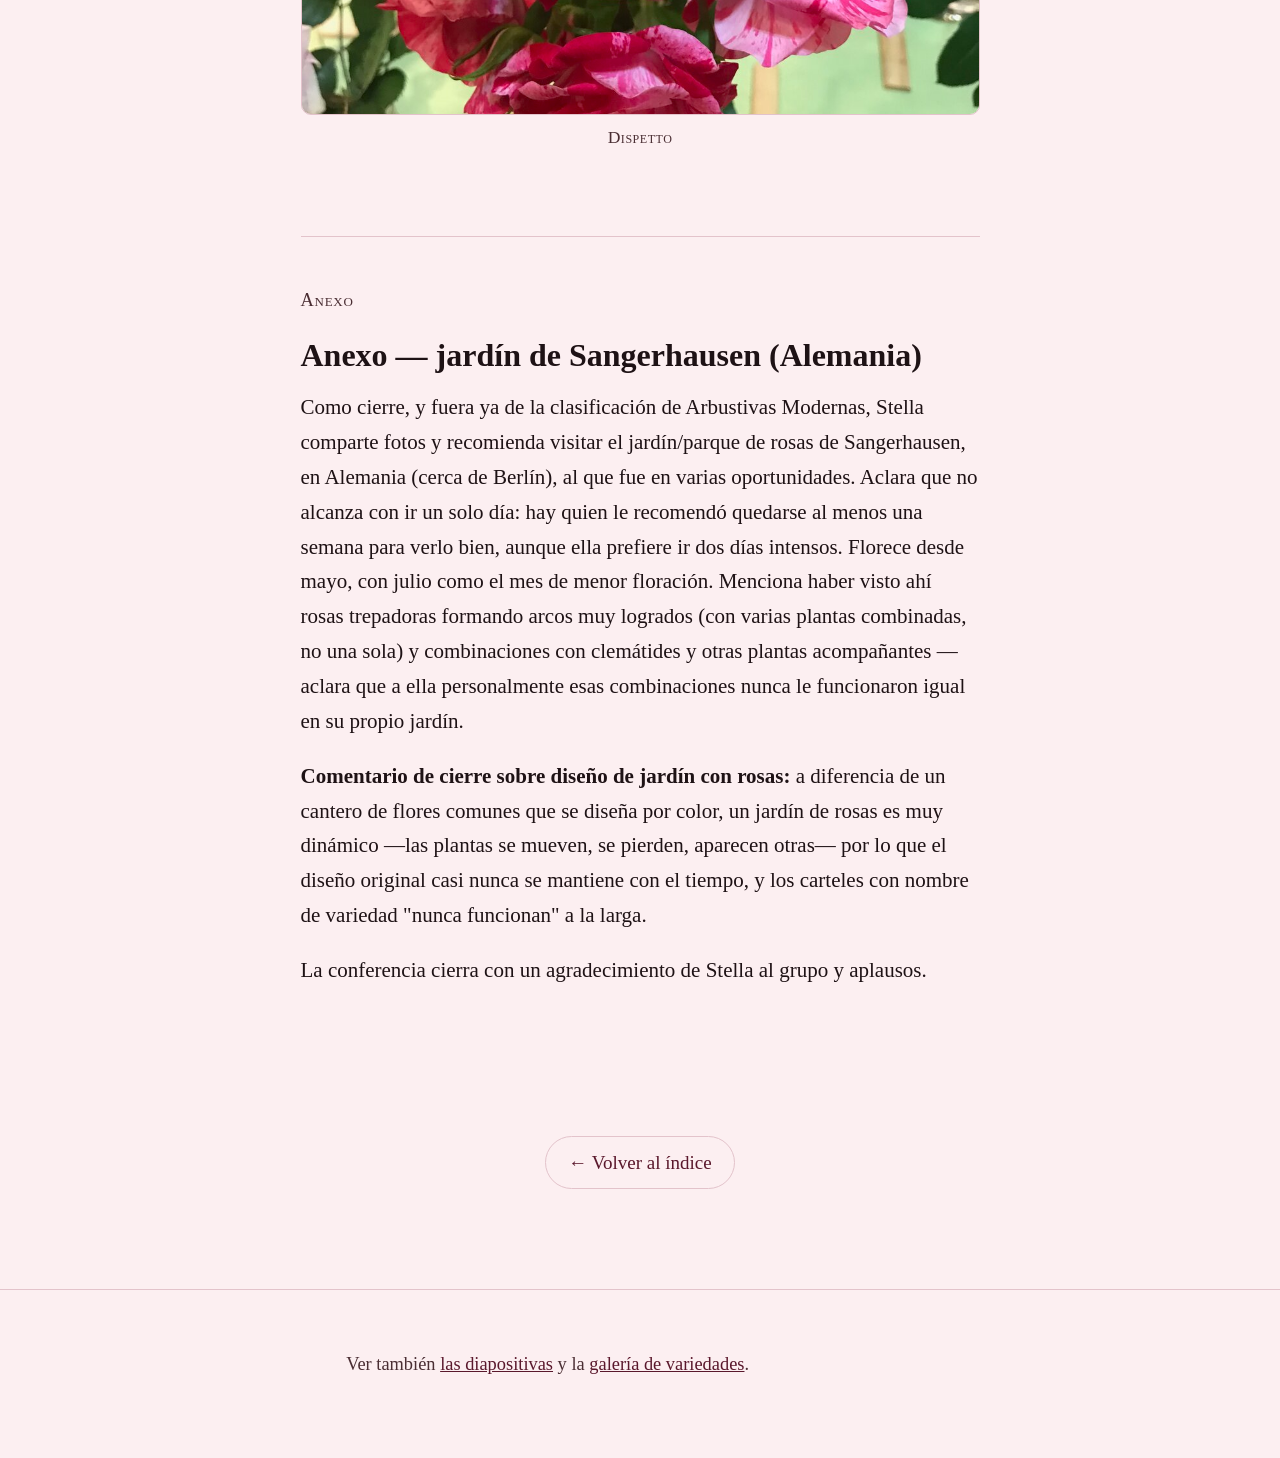
==== commit 8eafd770: "Corregir títulos que salían en vertical y varios textos de la clase - Se regeneraron las diapositiva" ====
--- a/clase.html
+++ b/clase.html
@@ -30,7 +30,7 @@
       <li><a href="#moschata">Híbridos de almizcle / "Moschata" — la historia de Pemberton</a></li>
       <li><a href="#moyesii">Híbridos de Moyesii</a></li>
       <li><a href="#kordesii">Híbridos de Kordesii</a></li>
-      <li><a href="#inglesas">Decorativas románticas — inglesas (David Austin)</a></li>
+      <li><a href="#inglesas">Decorativas románticas — Estilo Inglés (David Austin)</a></li>
       <li><a href="#romanticas">Decorativas románticas — Meilland y Kordes</a></li>
       <li><a href="#cubresuelos">Cubresuelos</a></li>
       <li><a href="#paisaje">Arbustivas de paisaje</a></li>
@@ -161,7 +161,7 @@
       familia lo son.</li>
       <li>Cornelia: trepadora, también hibridada por Pemberton.</li>
       <li>Otra variedad con perfume "de rosa de la abuela".</li>
-      <li>Una de Osti (?) dentro del mismo grupo.</li>
+      <li>Una hibridada por David Austin dentro del mismo grupo.</li>
     </ul>
     <p>Todas estas comparten origen: son fáciles de reproducir por gajo y todas son perfumadas —
     "eso es lo más" importante del grupo, según Stella.</p>
@@ -178,9 +178,9 @@
     <h2>Híbridos de Moyesii</h2>
     <p>Es el grupo del que menos hay en el país — Stella cree que solo había una variedad y ya no
     la tiene ni la ha visto en Uruguay. Descienden de la rosa Moyesii original.</p>
-    <p>Se menciona de paso la anécdota de una visita de Inés Dicandro, quien le dijo a Stella que
-    no le gustan las miniaturas "porque no tienen historia" — Stella responde que a todas se les
-    puede buscar la historia, incluidas las miniaturas, aunque no la cuenta en esta charla.</p>
+    <p>Se menciona de paso que una visitante le comentó a Stella que no le gustan las miniaturas
+    "porque no tienen historia". Stella no está de acuerdo: para ella, toda rosa —también las
+    miniaturas— tiene su historia y su genealogía; solo hace falta buscarla.</p>
     <p>Sobre las Moschata/moyesii de origen chino: se explica que reciben ese nombre porque un
     misionero británico apellidado Moches trabajó con rosas en China, y las rosas resultantes de
     cruzar material chino con material inglés se bautizaron en su honor.</p>
@@ -209,9 +209,9 @@
 
   <section class="tema" id="inglesas">
     <p class="rango">Tema 7</p>
-    <h2>Decorativas románticas — inglesas (David Austin)</h2>
+    <h2>Decorativas románticas — Estilo Inglés (David Austin)</h2>
     <p>Cierra las clásicas y pasa al grupo de las decorativas románticas, que se divide en
-    inglesas/antiguas (David Austin) y románticas de Meilland/Kordes.</p>
+    Estilo Inglés (David Austin) y románticas de Meilland/Kordes.</p>
     <p>Son todas arbustivas reflorecientes de crecimiento alto y vertical, con follaje a menudo
     resistente a enfermedades, parecidas a las rosas antiguas: dobles o muy dobles. Aclara que no
     hay que confundirlas con "rosas inglesas" como término comercial genérico.</p>
@@ -230,7 +230,7 @@
     puede sacar una flor blanca y fucsia por herencia de sus ancestros). También The Pilgrim
     (centro amarillo, bordes blancos — esa es la forma de diferenciarla) y The Prince (muy admirada
     por Stella, pero difícil: la perdió después de comprarla).</p>
-    <p>Las inglesas, en general, tienden a "caer" (los tallos no sostienen bien el peso de la flor)
+    <p>Las de Estilo Inglés, en general, tienden a "caer" (los tallos no sostienen bien el peso de la flor)
     y no dan en Uruguay la floración masiva que dan en climas más fríos — el grupo coincide en que
     necesitan más frío, y que acá florecen mejor en otoño aunque con menos cantidad.</p>
     <div class="fotos-tema">
@@ -256,11 +256,10 @@
     fungicidas en su producción. El grupo comenta un problema serio con la última importación de
     rosas de Kordes: llegaron con nematodos y buena parte se secó tras un tratamiento/baño que les
     hicieron; varias socias perdieron plantas (alguien perdió 16, otra las que tenía en el jardín
-    de su trabajo) a pesar de ser rosas caras (Stella: pagaron 1.700 pesos cuando el importador las
-    había pagado 450). Igual reconocen que el propósito de Kordes —rosas duraderas y fáciles de
-    cuidar, sin fungicidas— es válido, aunque en la práctica a ellas no les resultan tan fáciles
-    ("para nosotros son el peor macho"); las que mejor les andan son las de porte medio.</p>
-    <p>La colección de Kordes se llama "March and Roses" [así se escuchó], con forma de copa
+    de su trabajo). Igual reconocen que el propósito de Kordes —rosas duraderas y fáciles de
+    cuidar, sin fungicidas— es válido, aunque en la práctica a ellas no les resultan tan fáciles;
+    las que mejor les andan son las de porte medio.</p>
+    <p>La colección de Kordes se llama "Märchenrosen" (rosas de cuento de hadas), con forma de copa
     profunda súper doble. Se comparan los tres estilos: los tallos más flexibles de Austin, la
     estética pulida de corte de Meilland, y el equilibrio práctico de Kordes —aspecto nostálgico,
     fragancia, mantenimiento mínimo—, porque la finalidad de Kordes siempre fue evitar el uso de
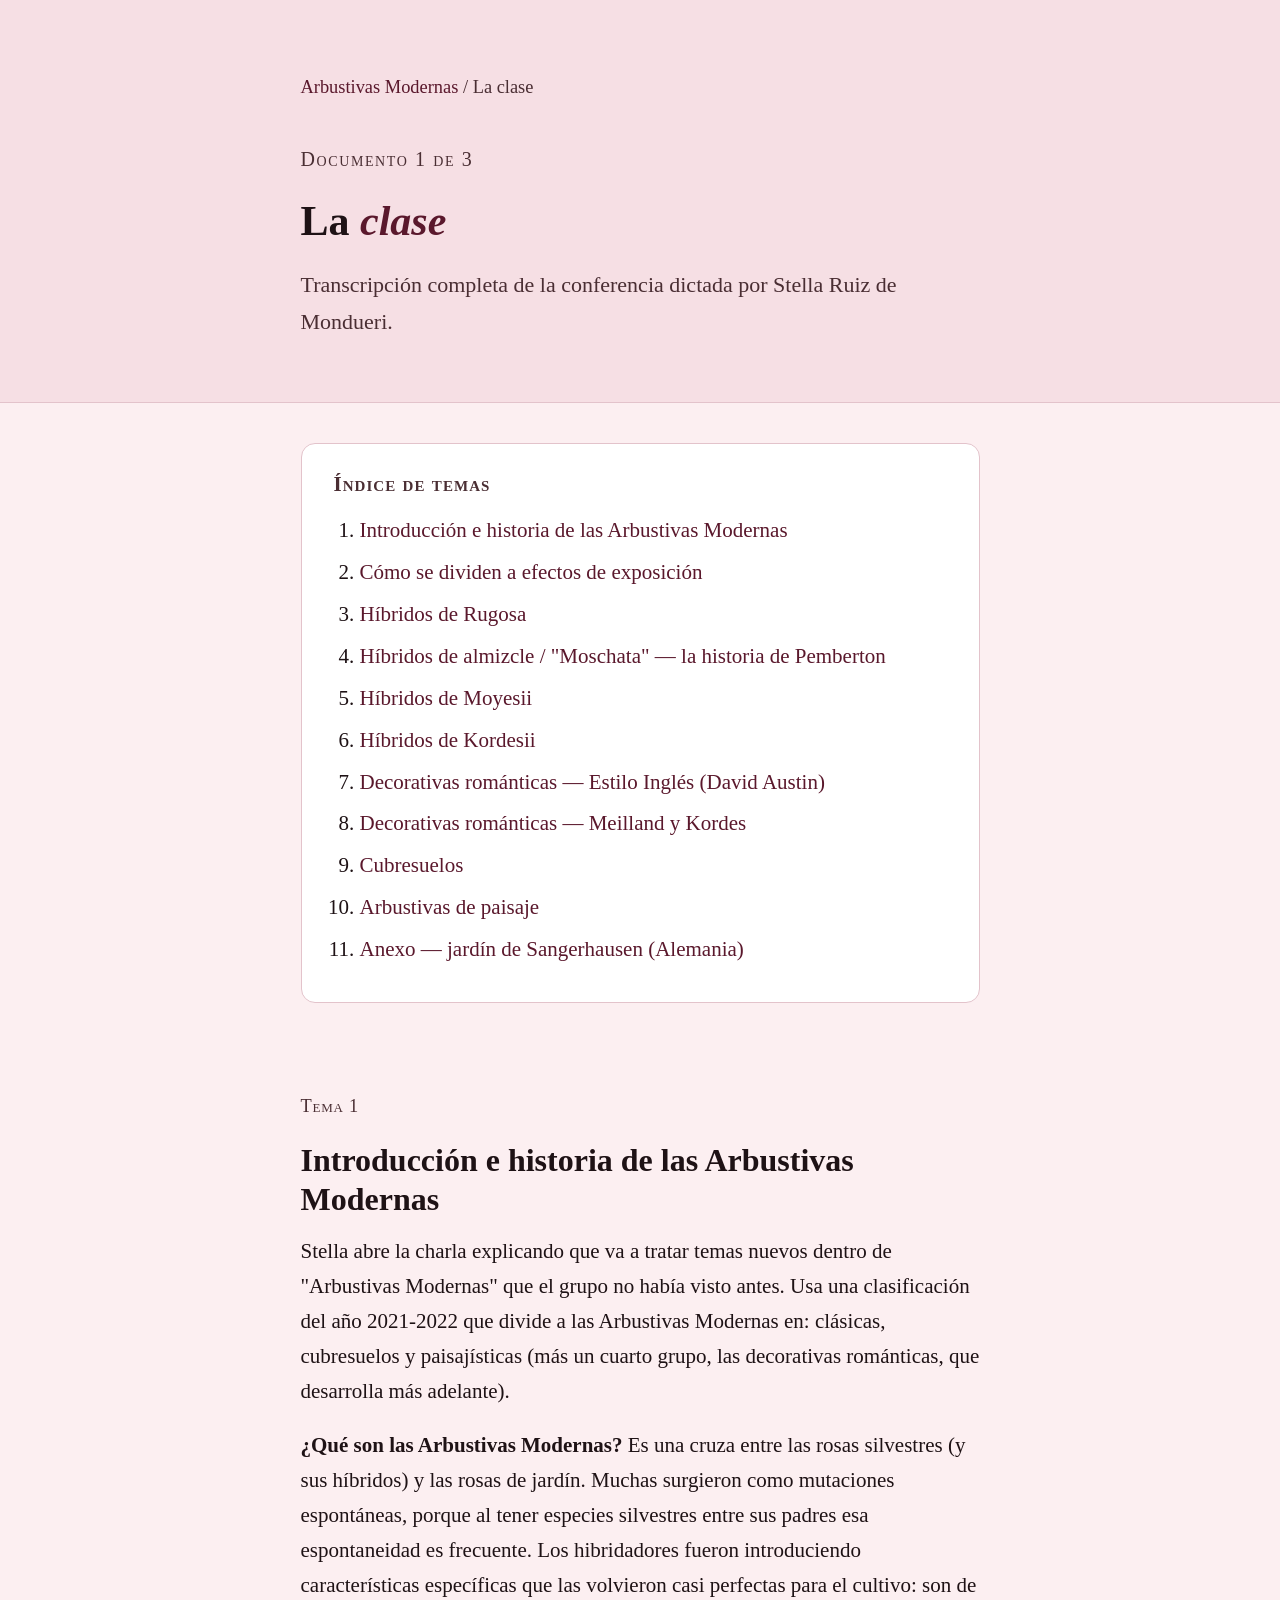
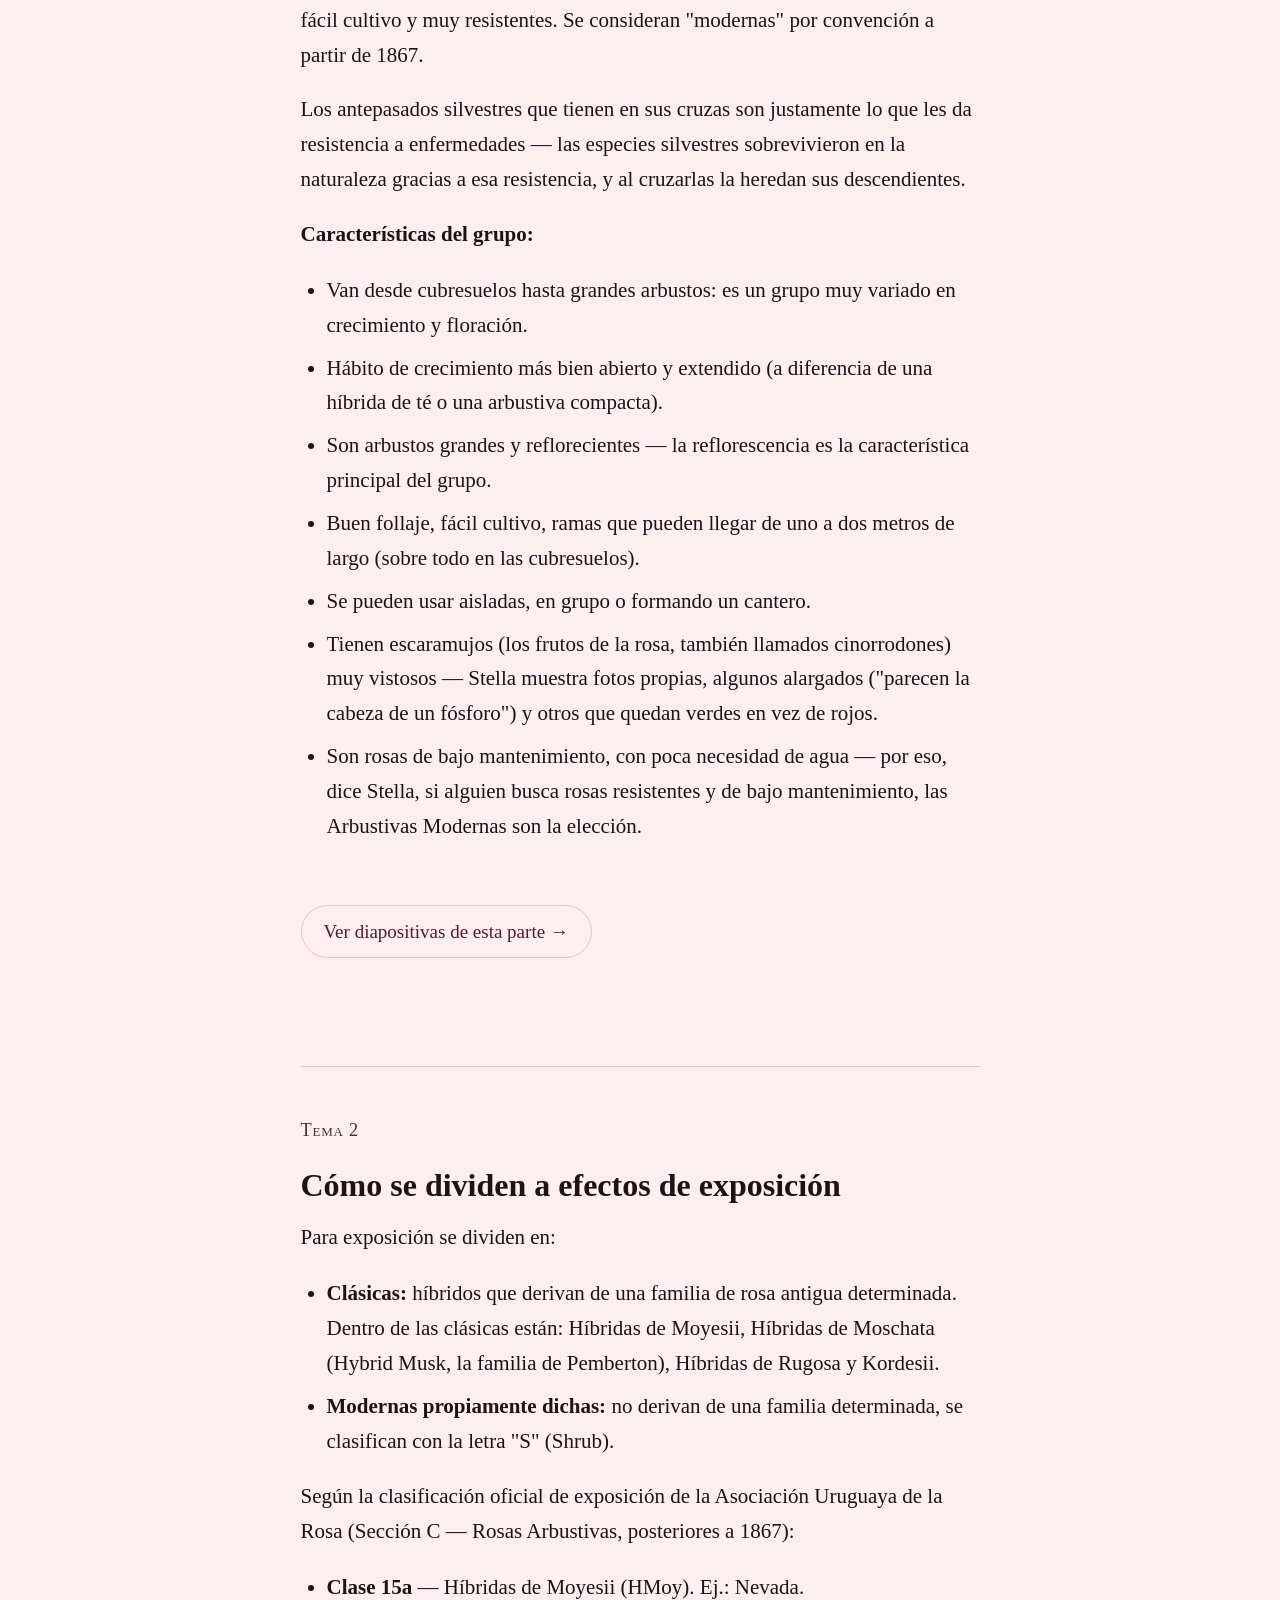
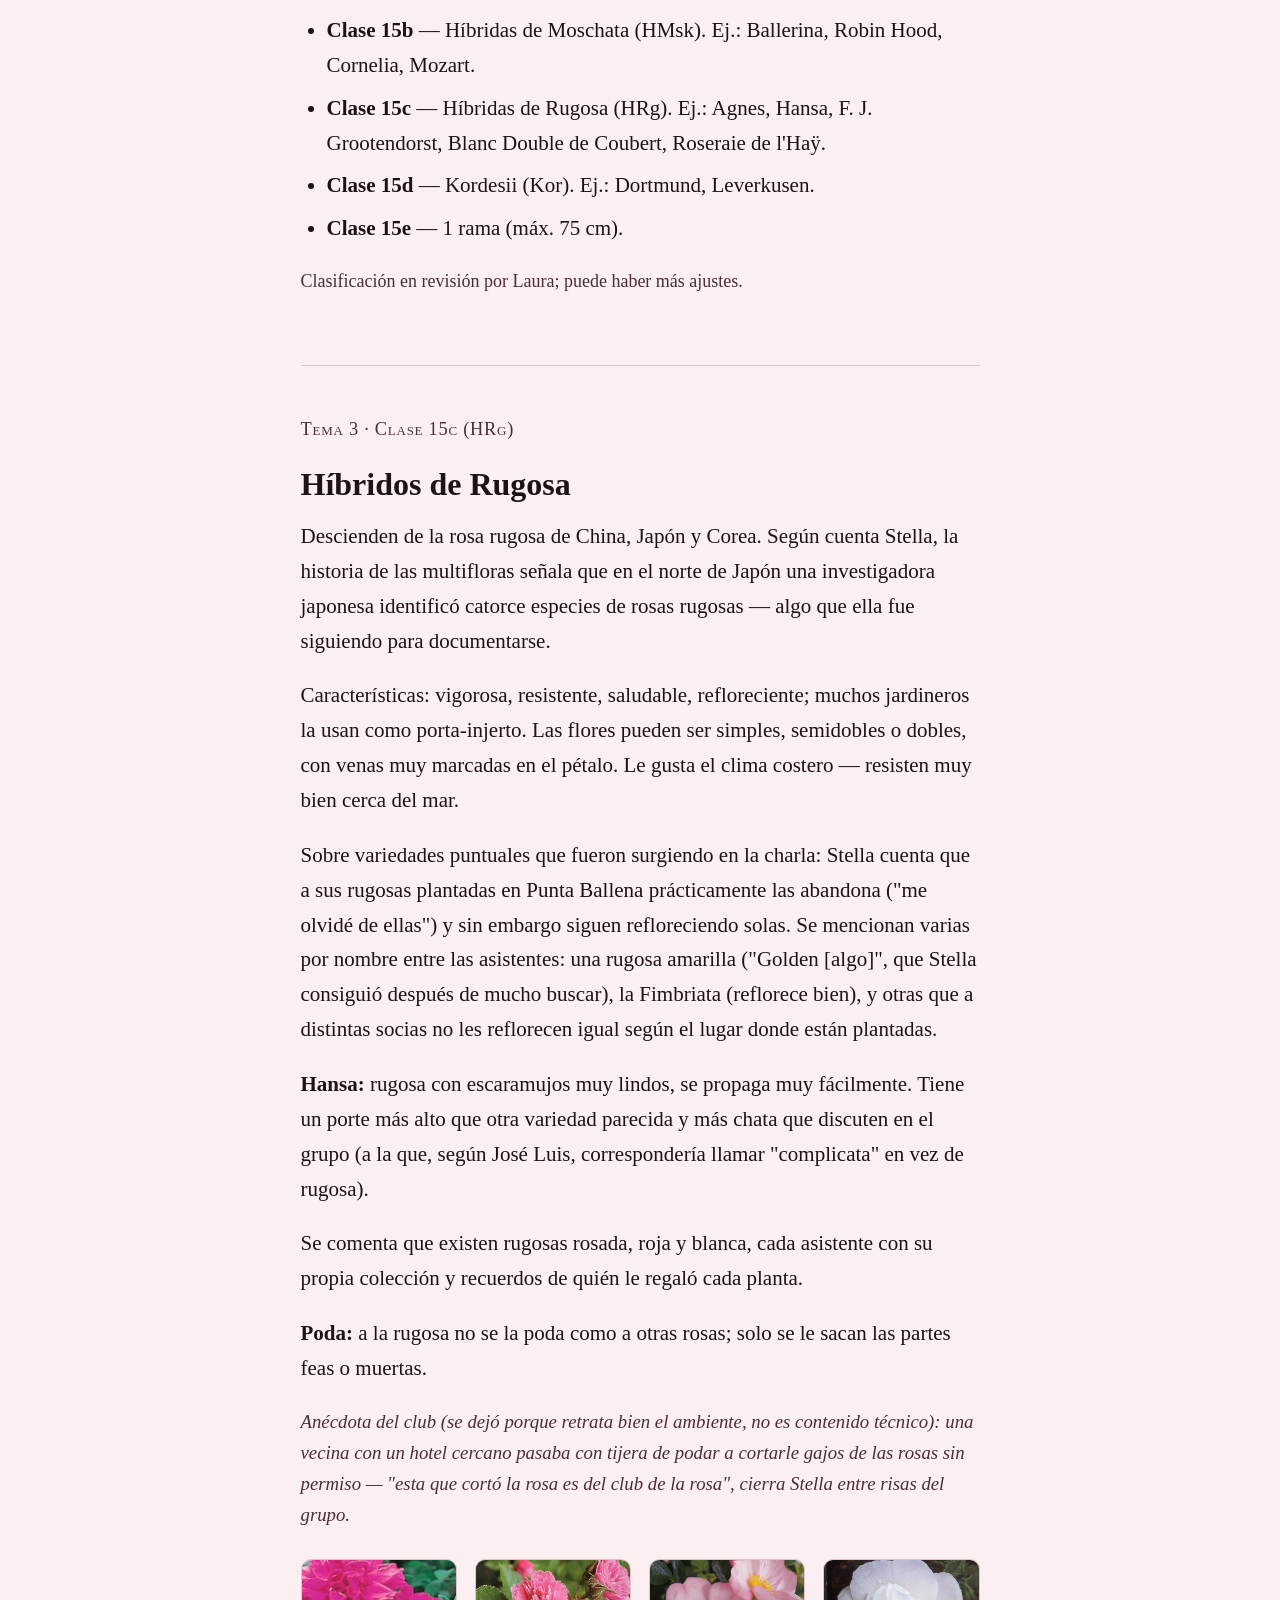
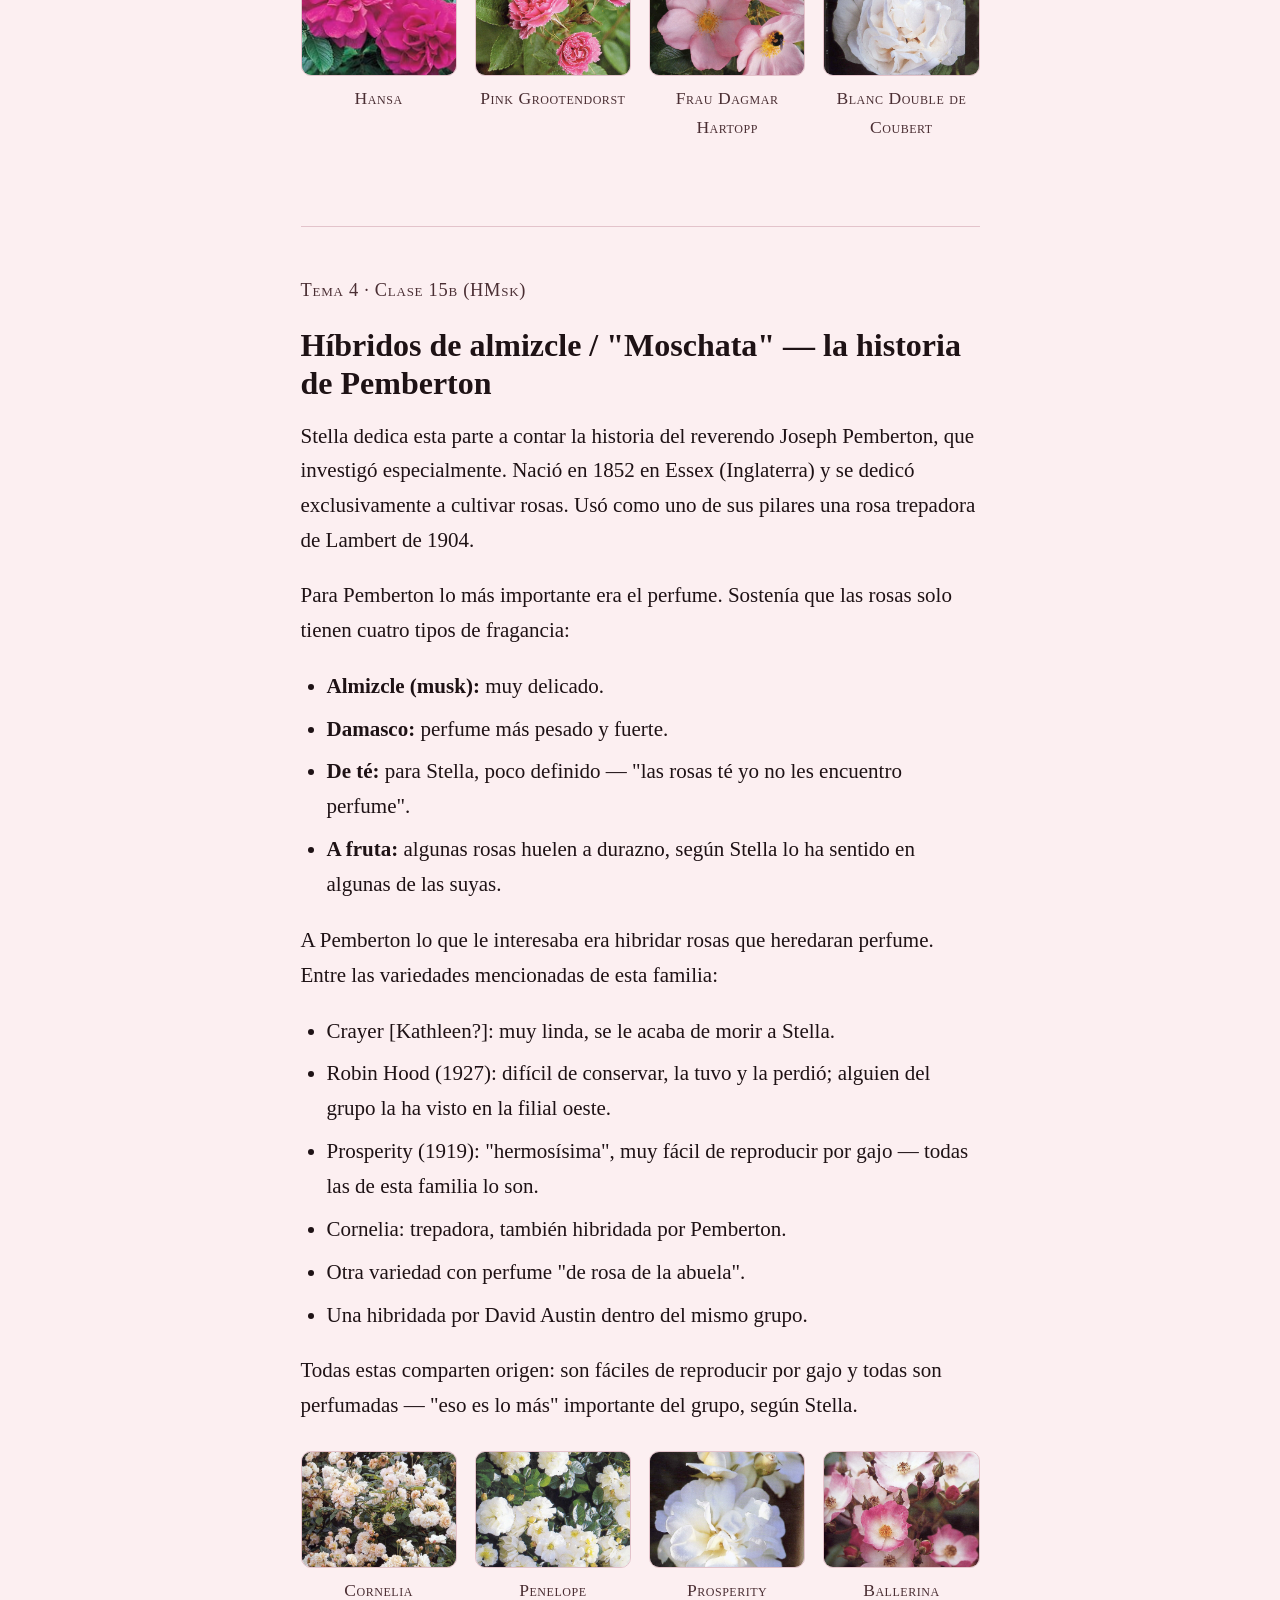
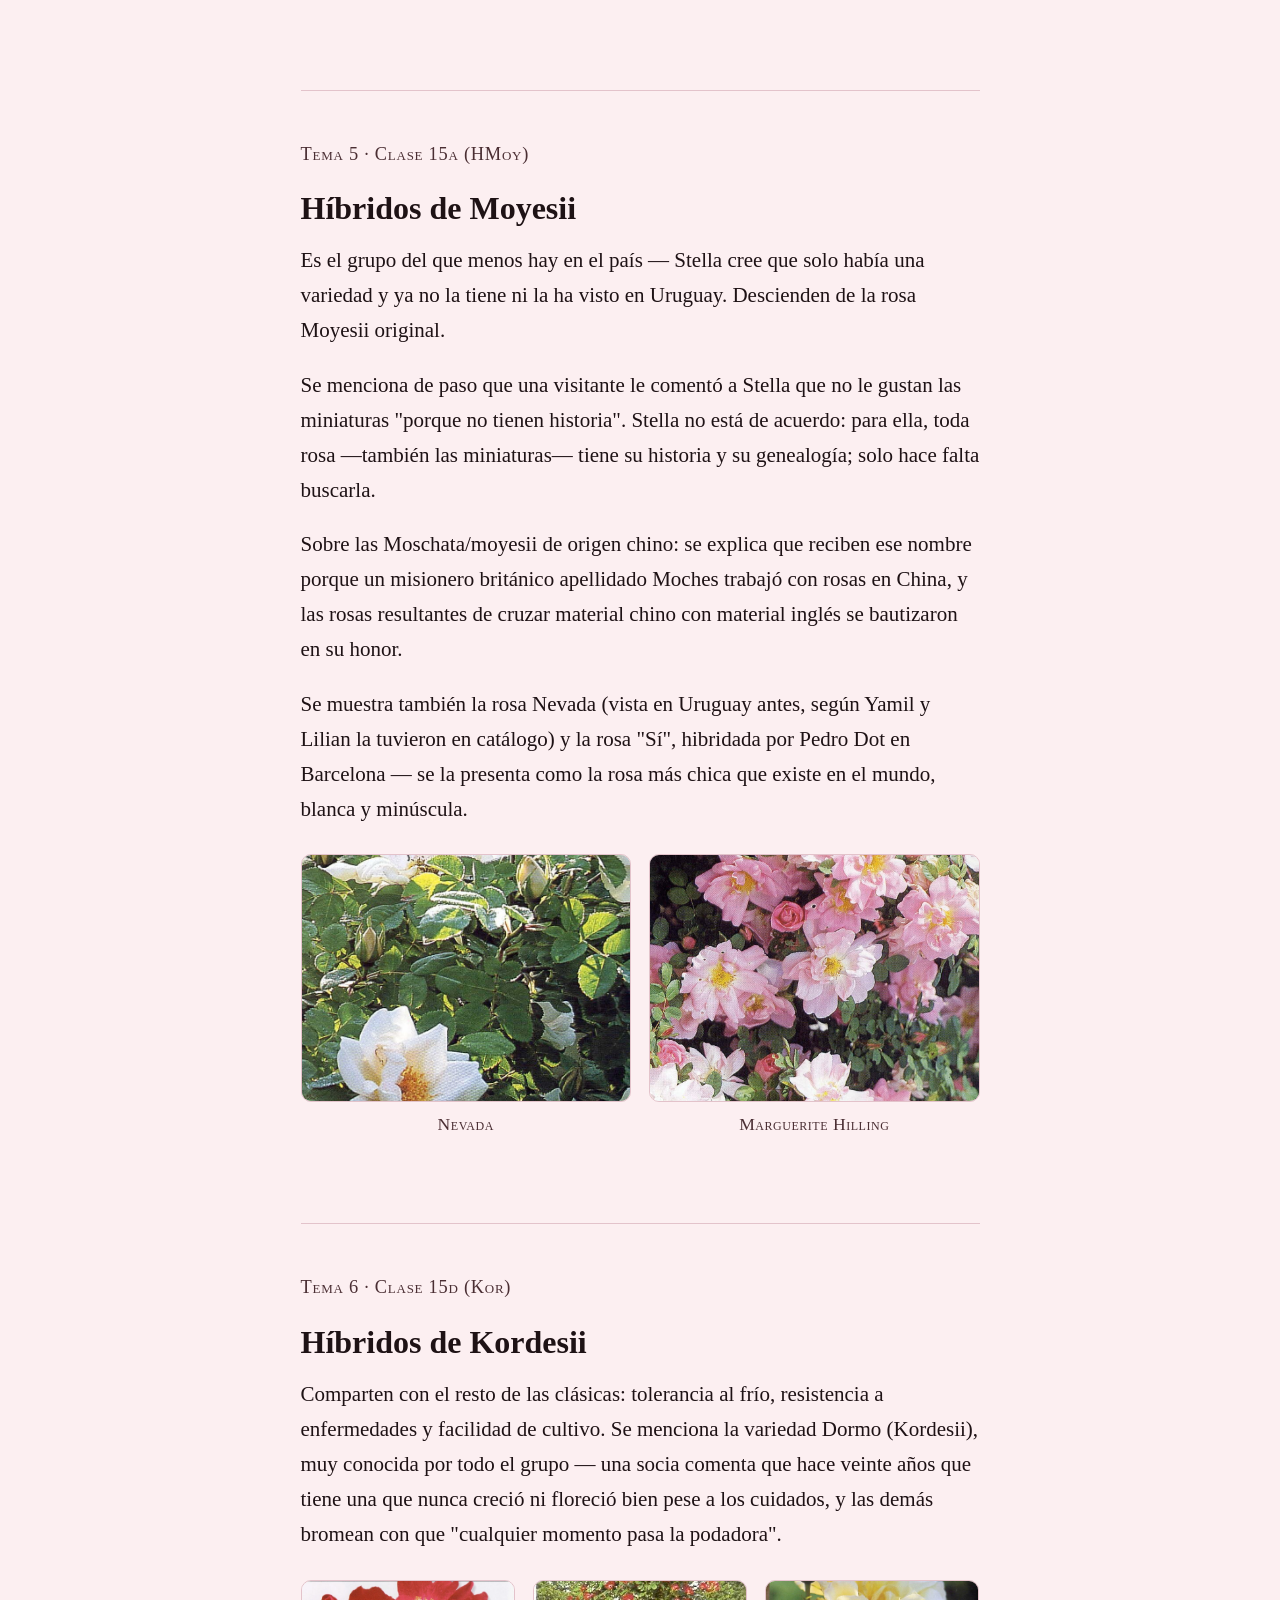
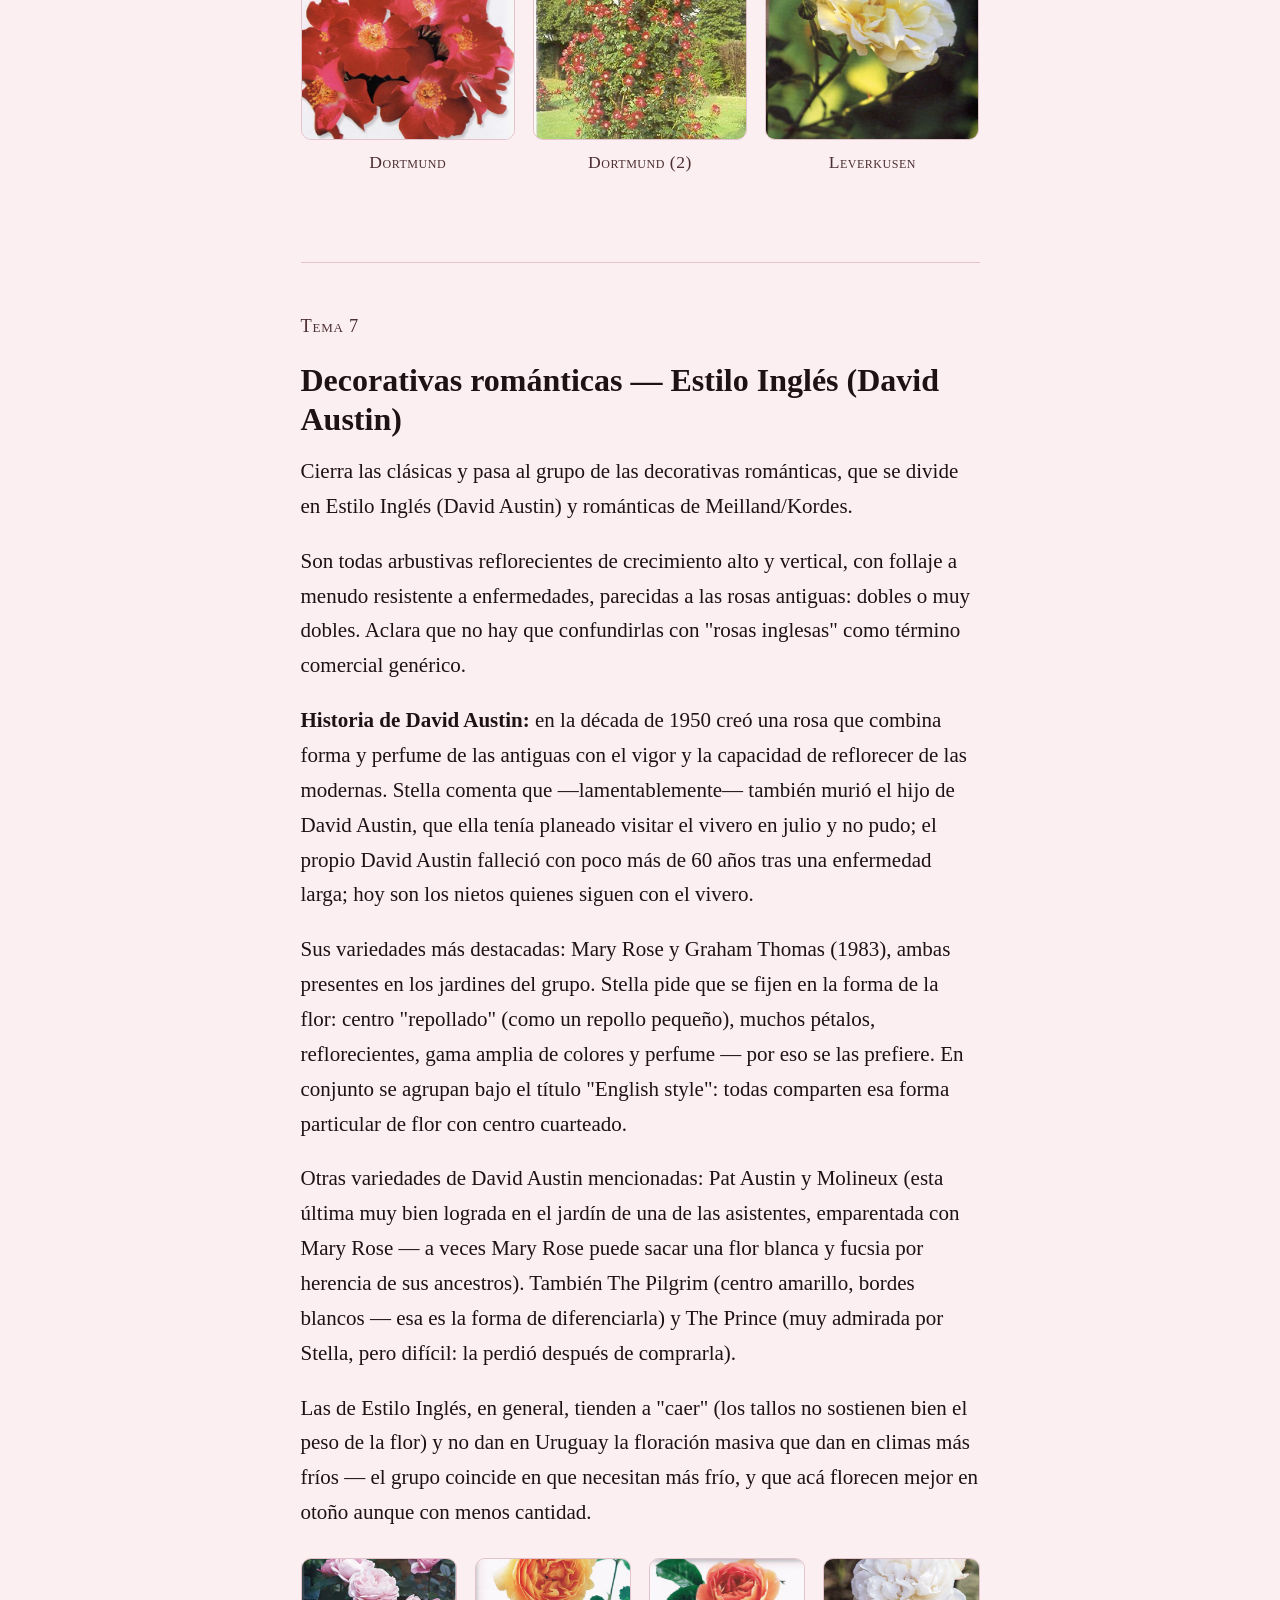
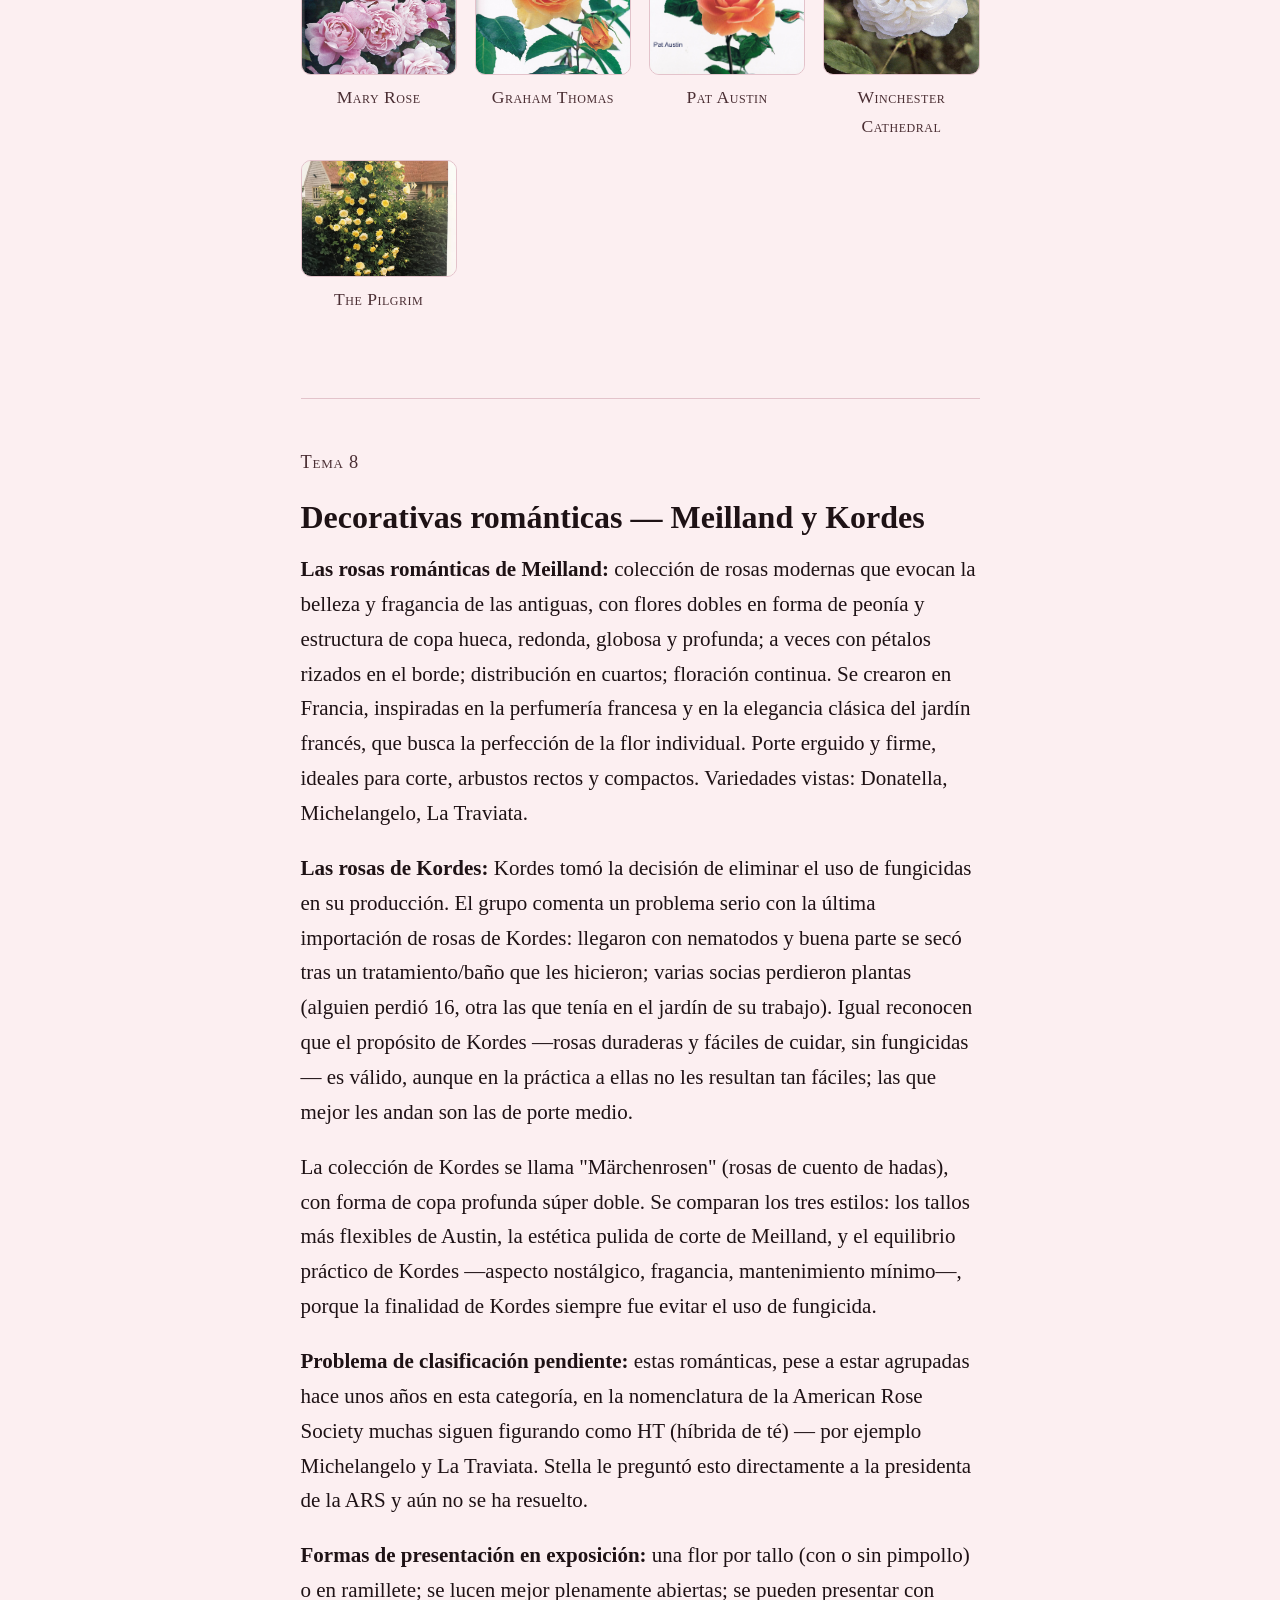
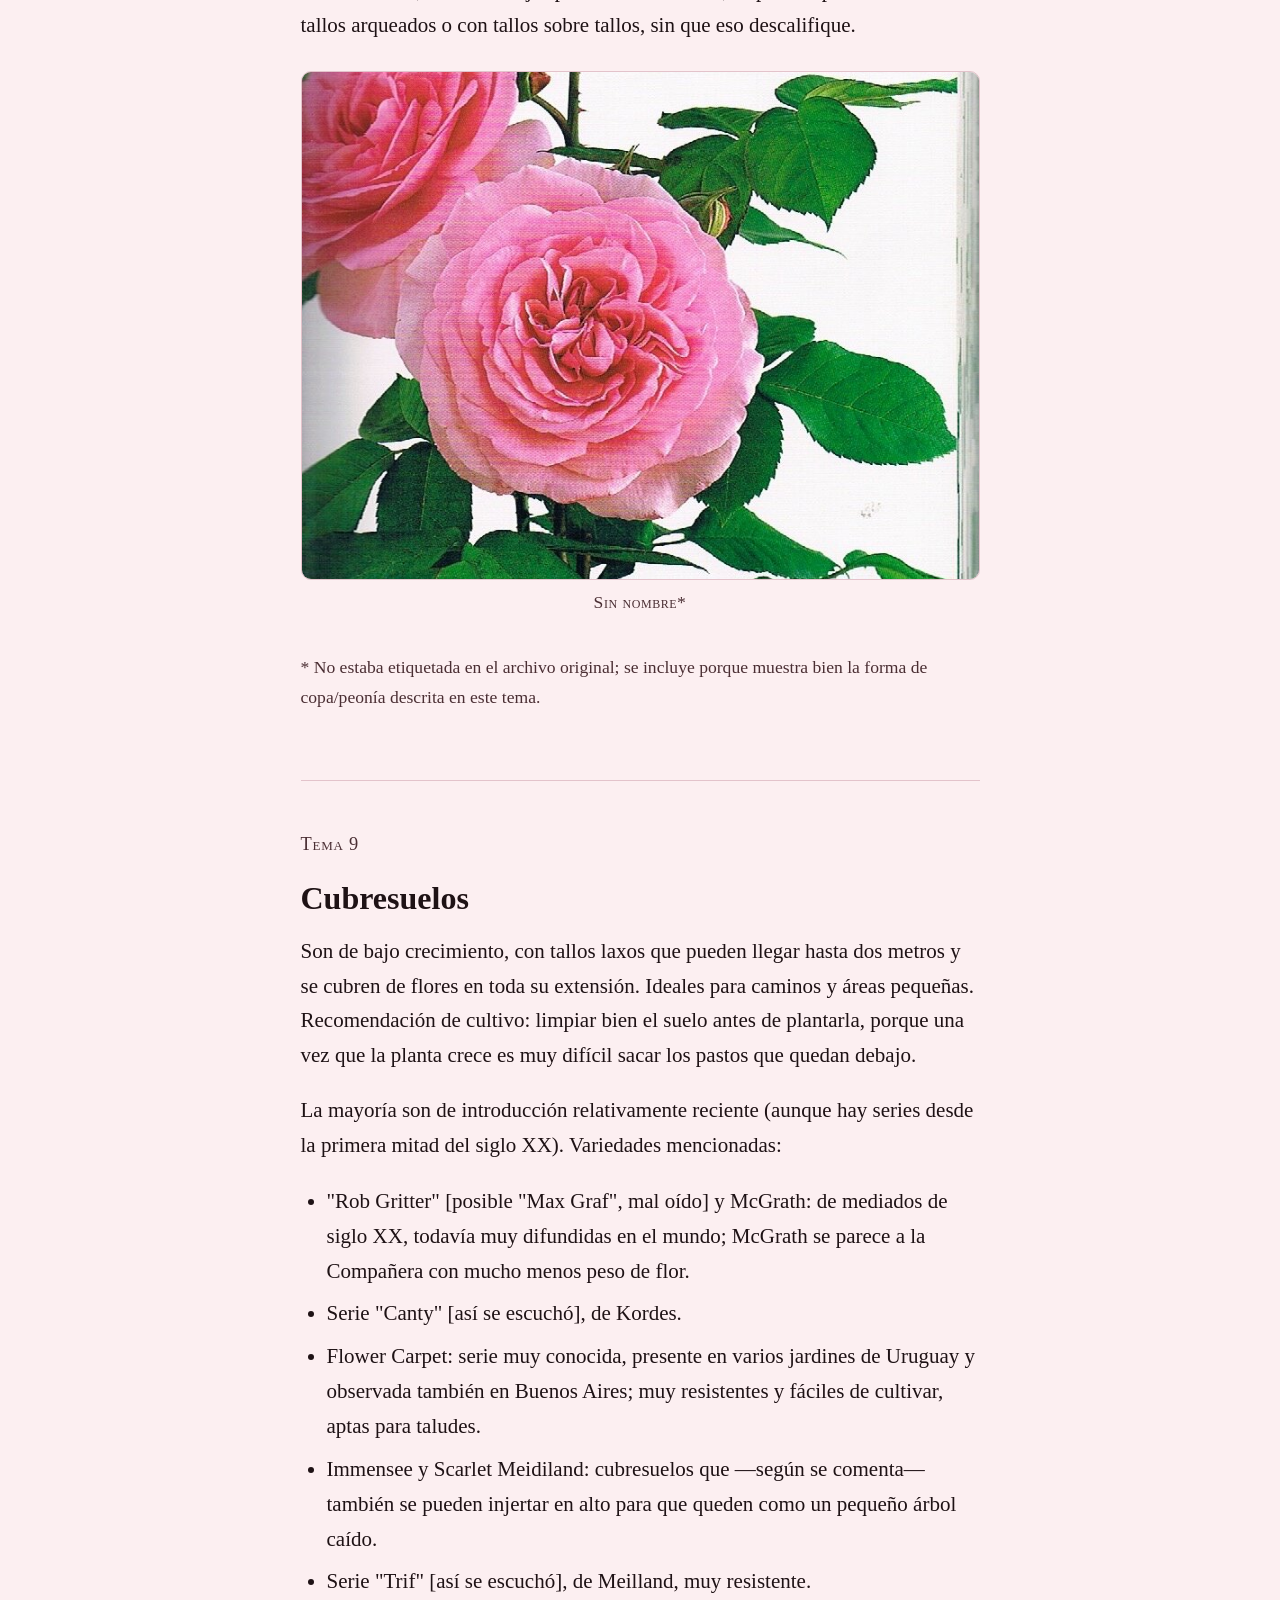
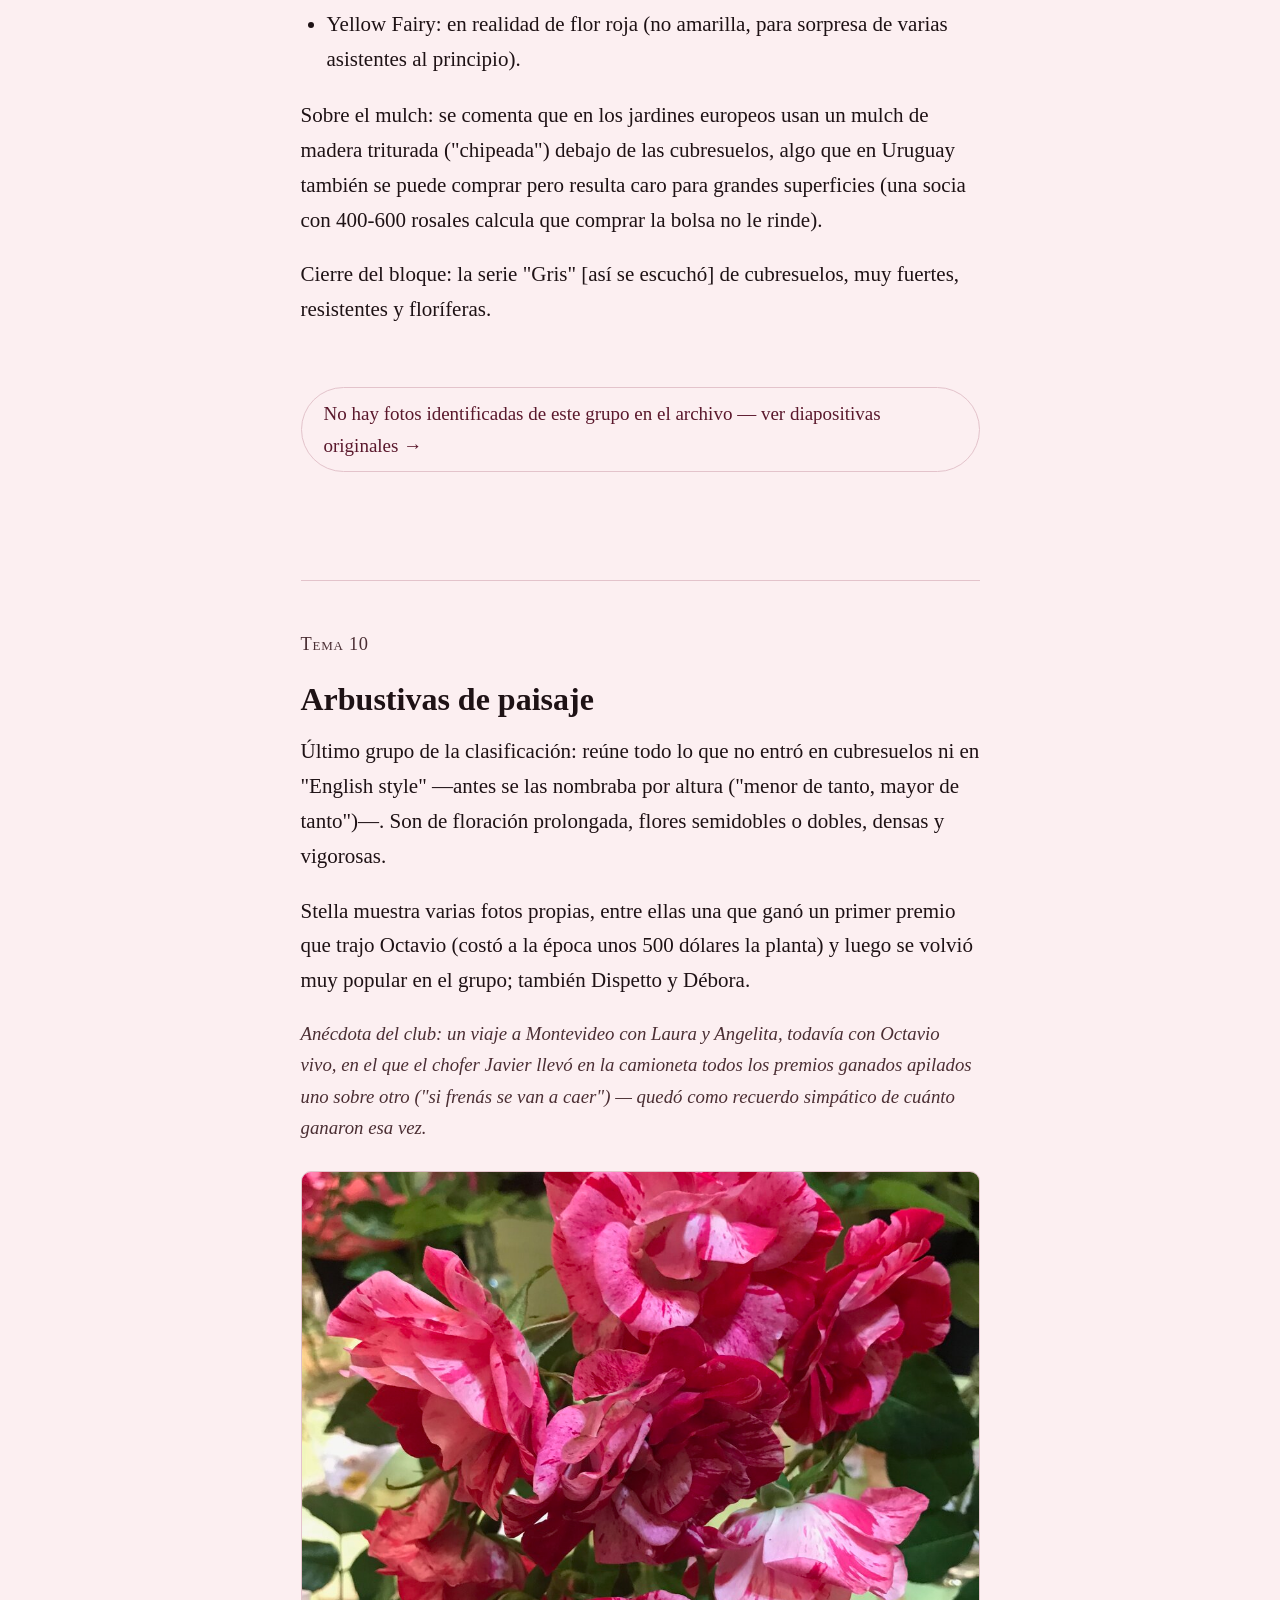
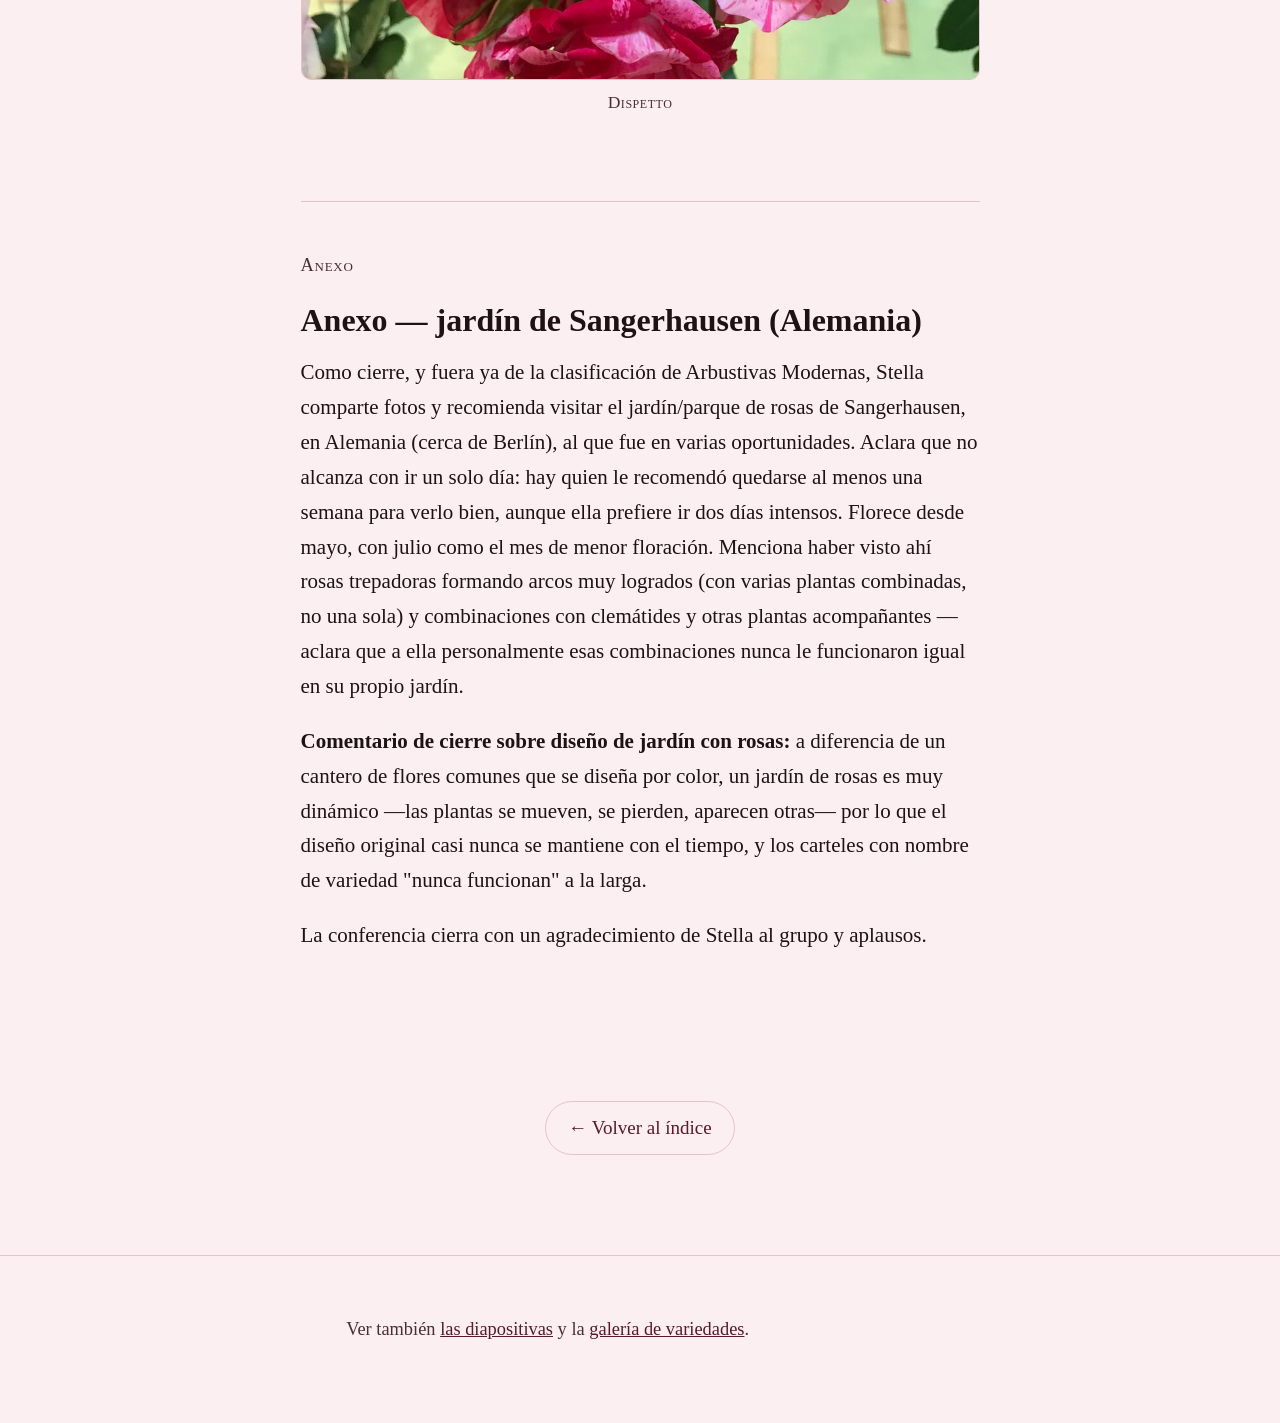
==== commit 8a83869f: "Simplificar la mención a la presidenta de la ARS Se saca "(visitante de Estados Unidos)" y la cita t" ====
--- a/clase.html
+++ b/clase.html
@@ -267,8 +267,7 @@
     <p><strong>Problema de clasificación pendiente:</strong> estas románticas, pese a estar
     agrupadas hace unos años en esta categoría, en la nomenclatura de la American Rose Society
     muchas siguen figurando como HT (híbrida de té) — por ejemplo Michelangelo y La Traviata.
-    Stella le preguntó esto directamente a la presidenta de la ARS (visitante de Estados Unidos) y
-    la respuesta fue que "eso lo van a hablar" — todavía no está resuelto.</p>
+    Stella le preguntó esto directamente a la presidenta de la ARS y aún no se ha resuelto.</p>
     <p><strong>Formas de presentación en exposición:</strong> una flor por tallo (con o sin
     pimpollo) o en ramillete; se lucen mejor plenamente abiertas; se pueden presentar con tallos
     arqueados o con tallos sobre tallos, sin que eso descalifique.</p>
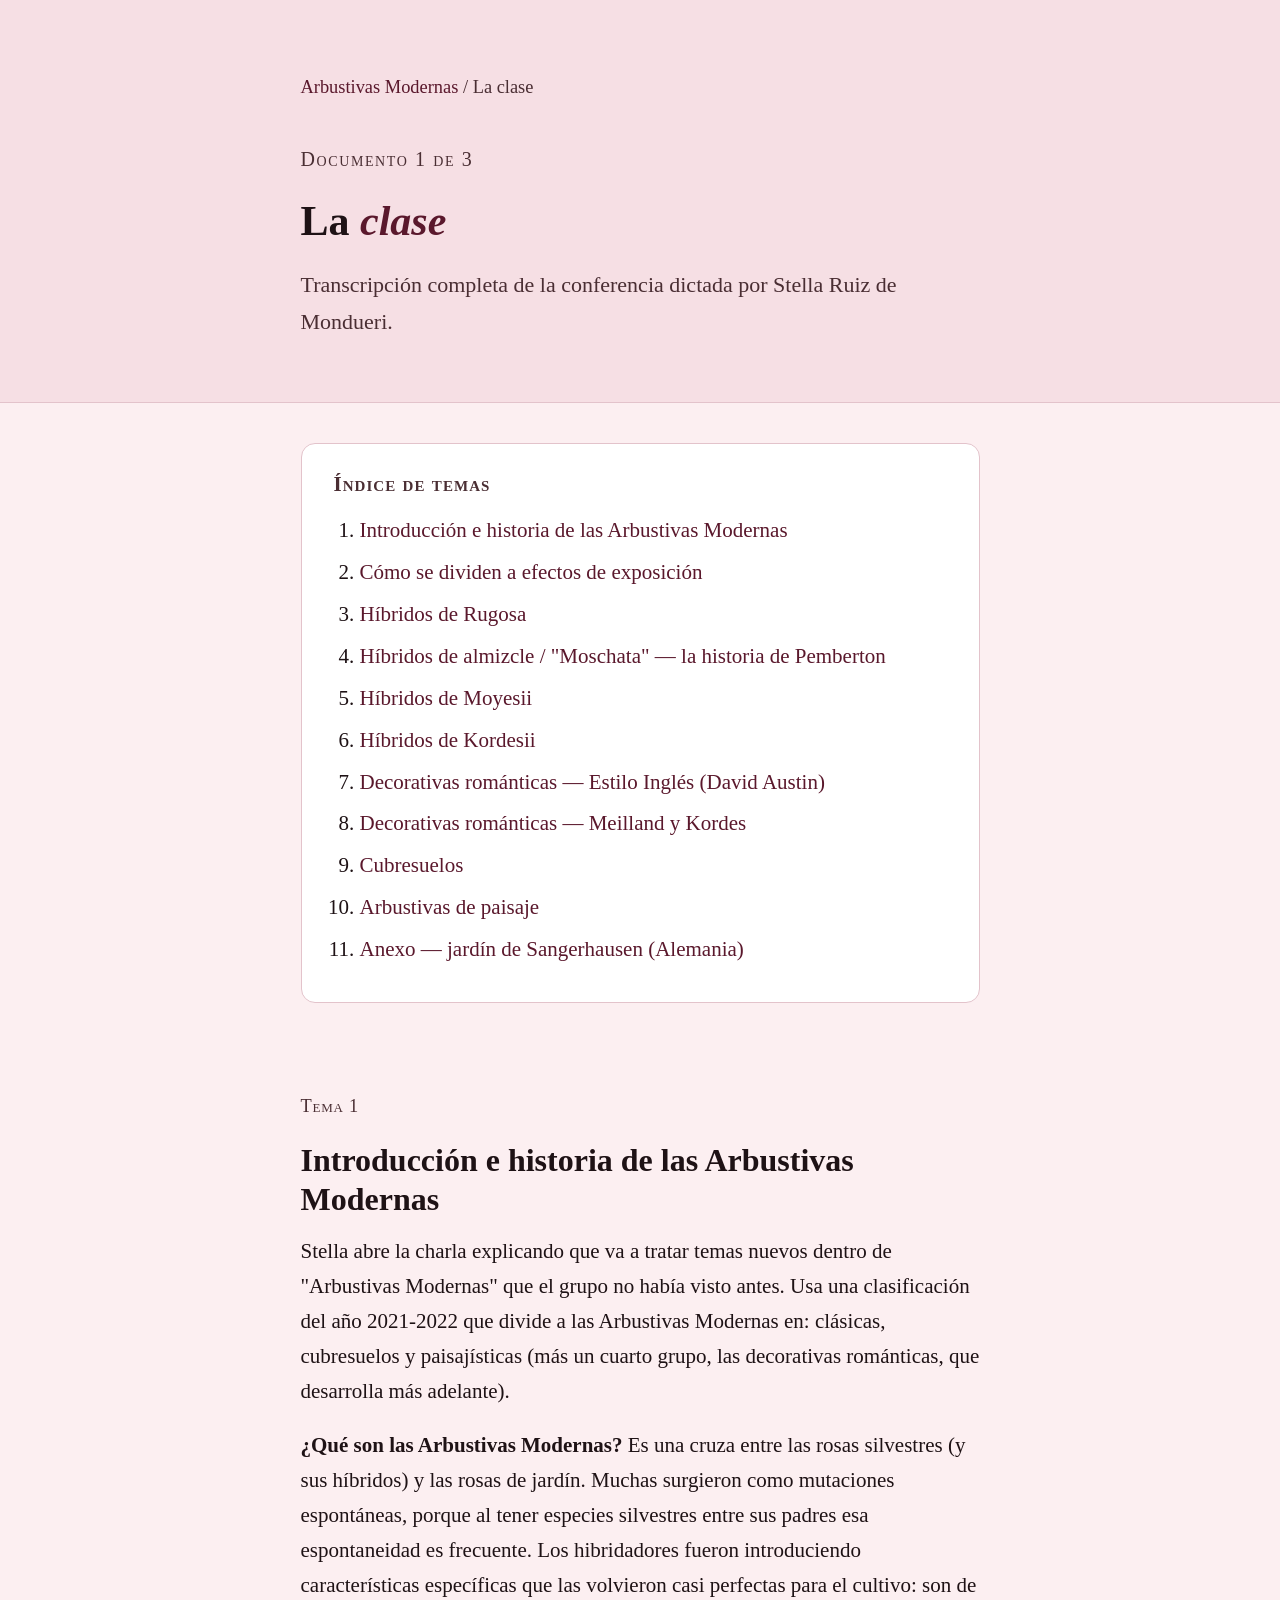
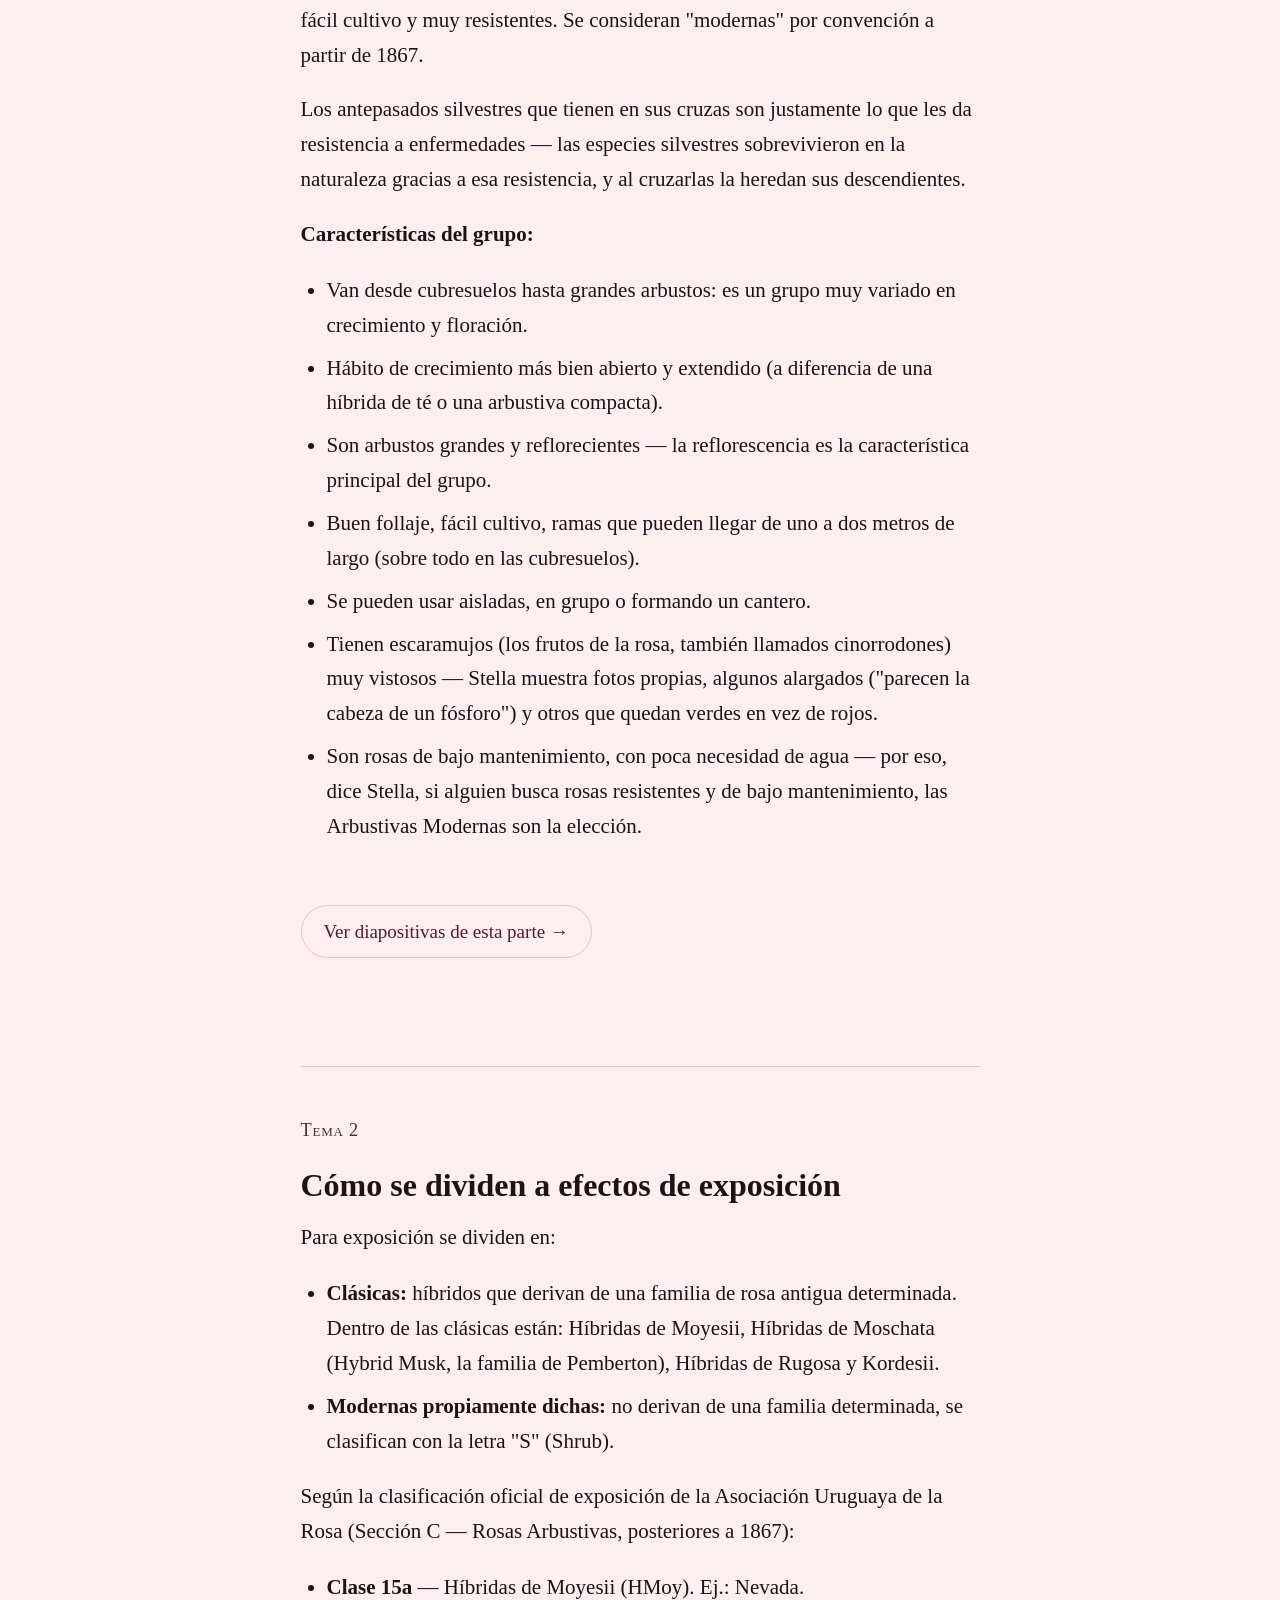
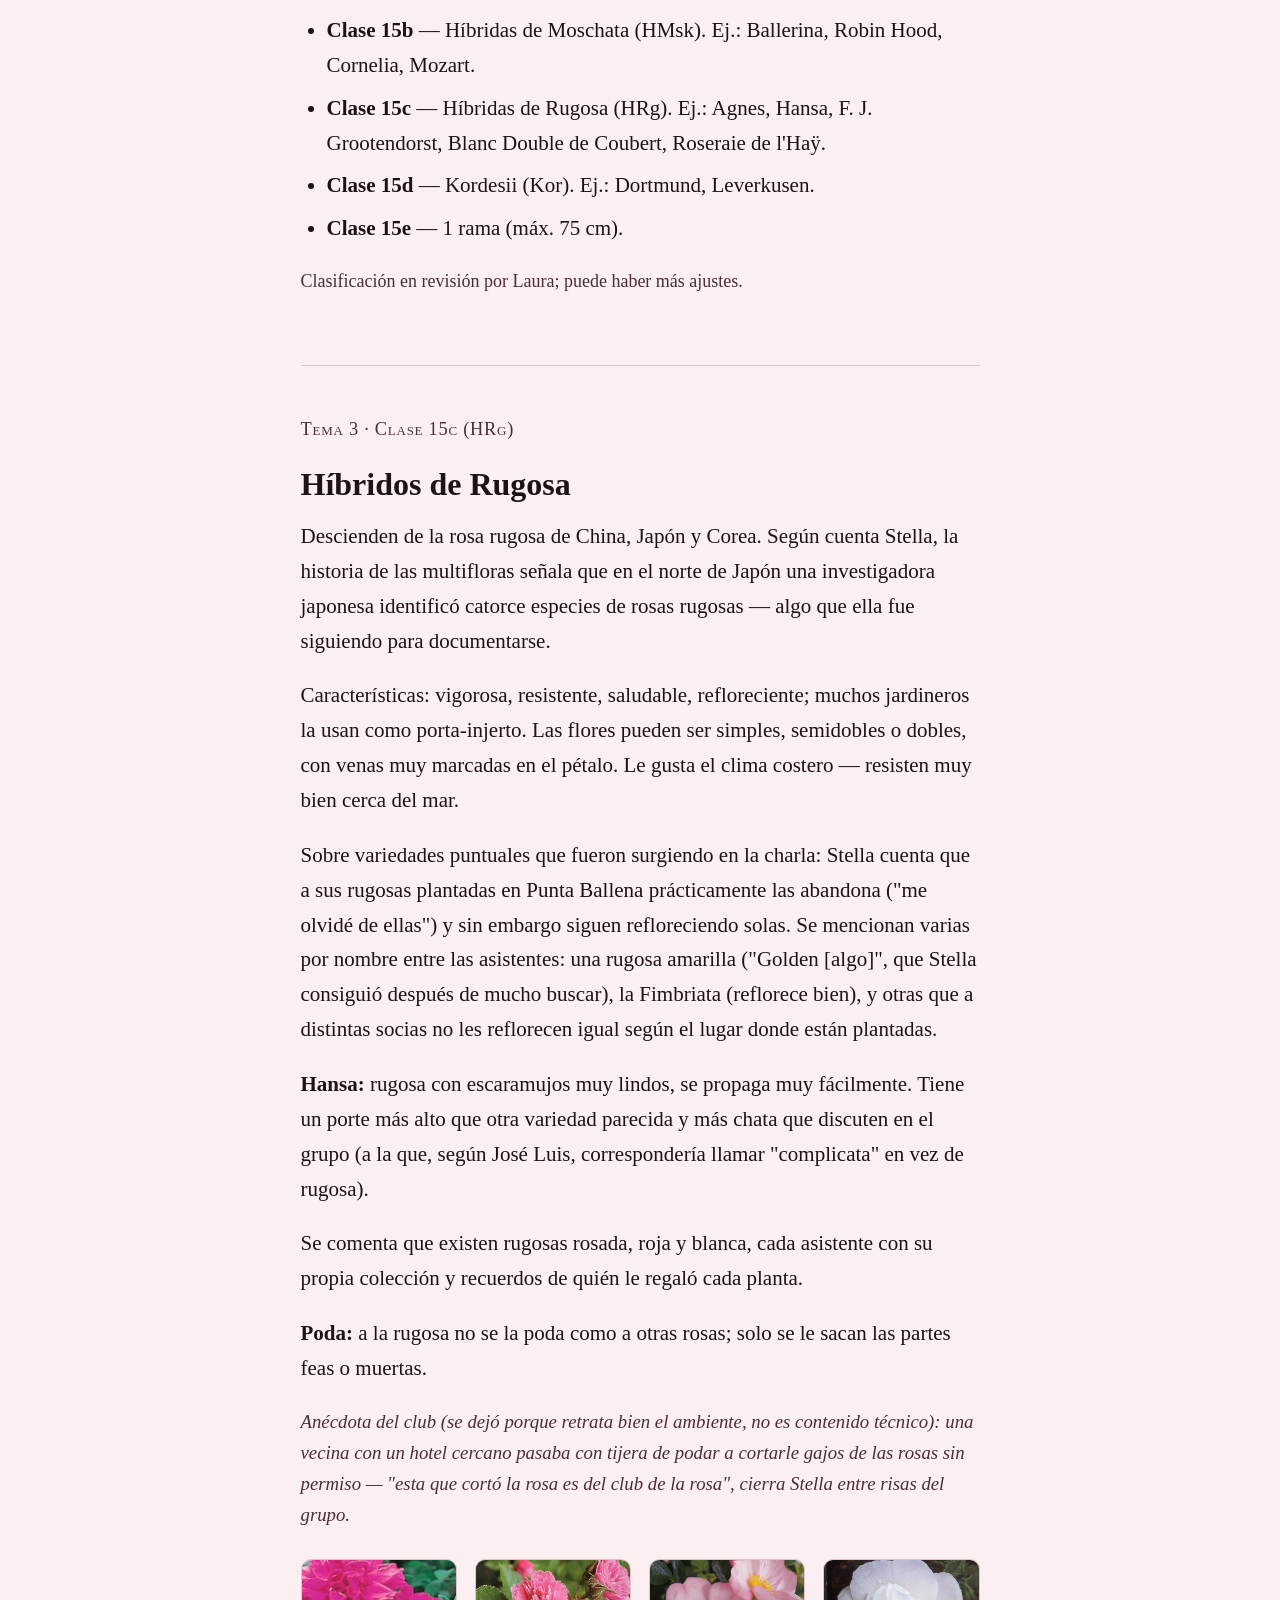
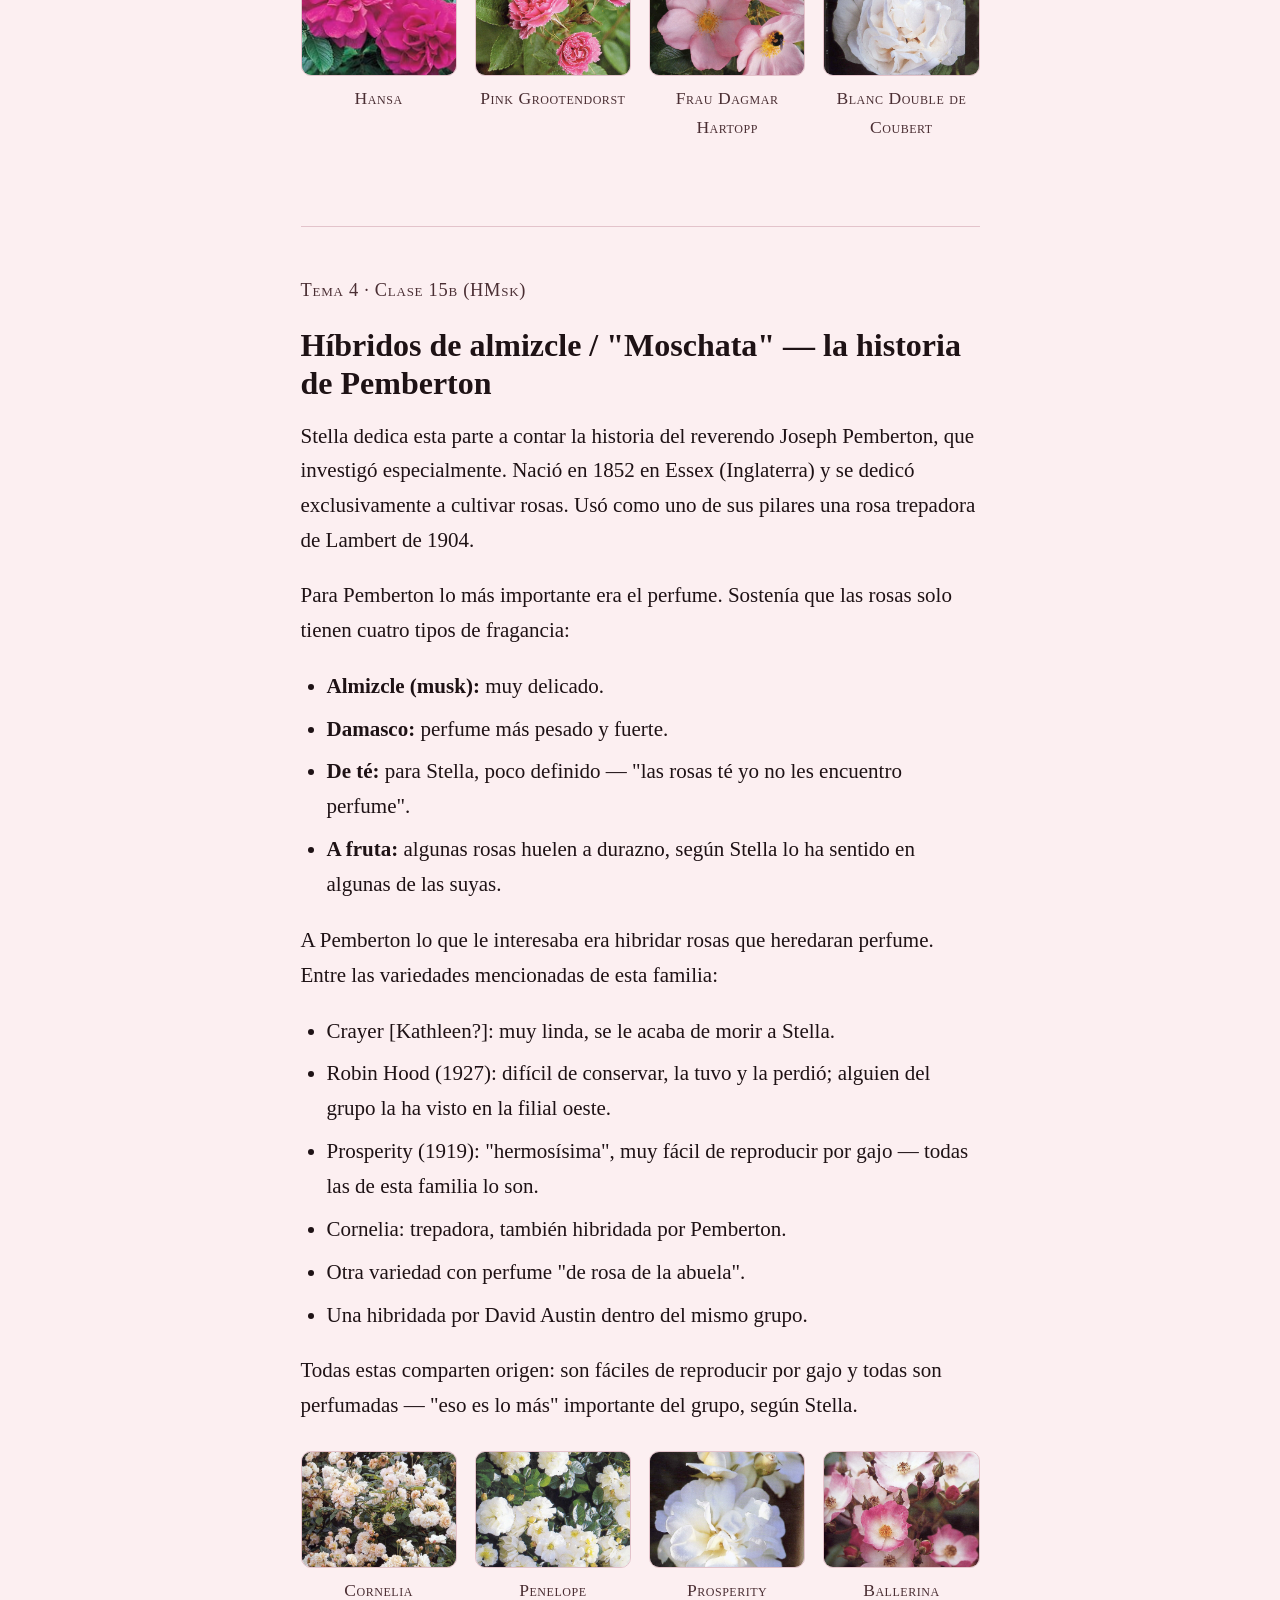
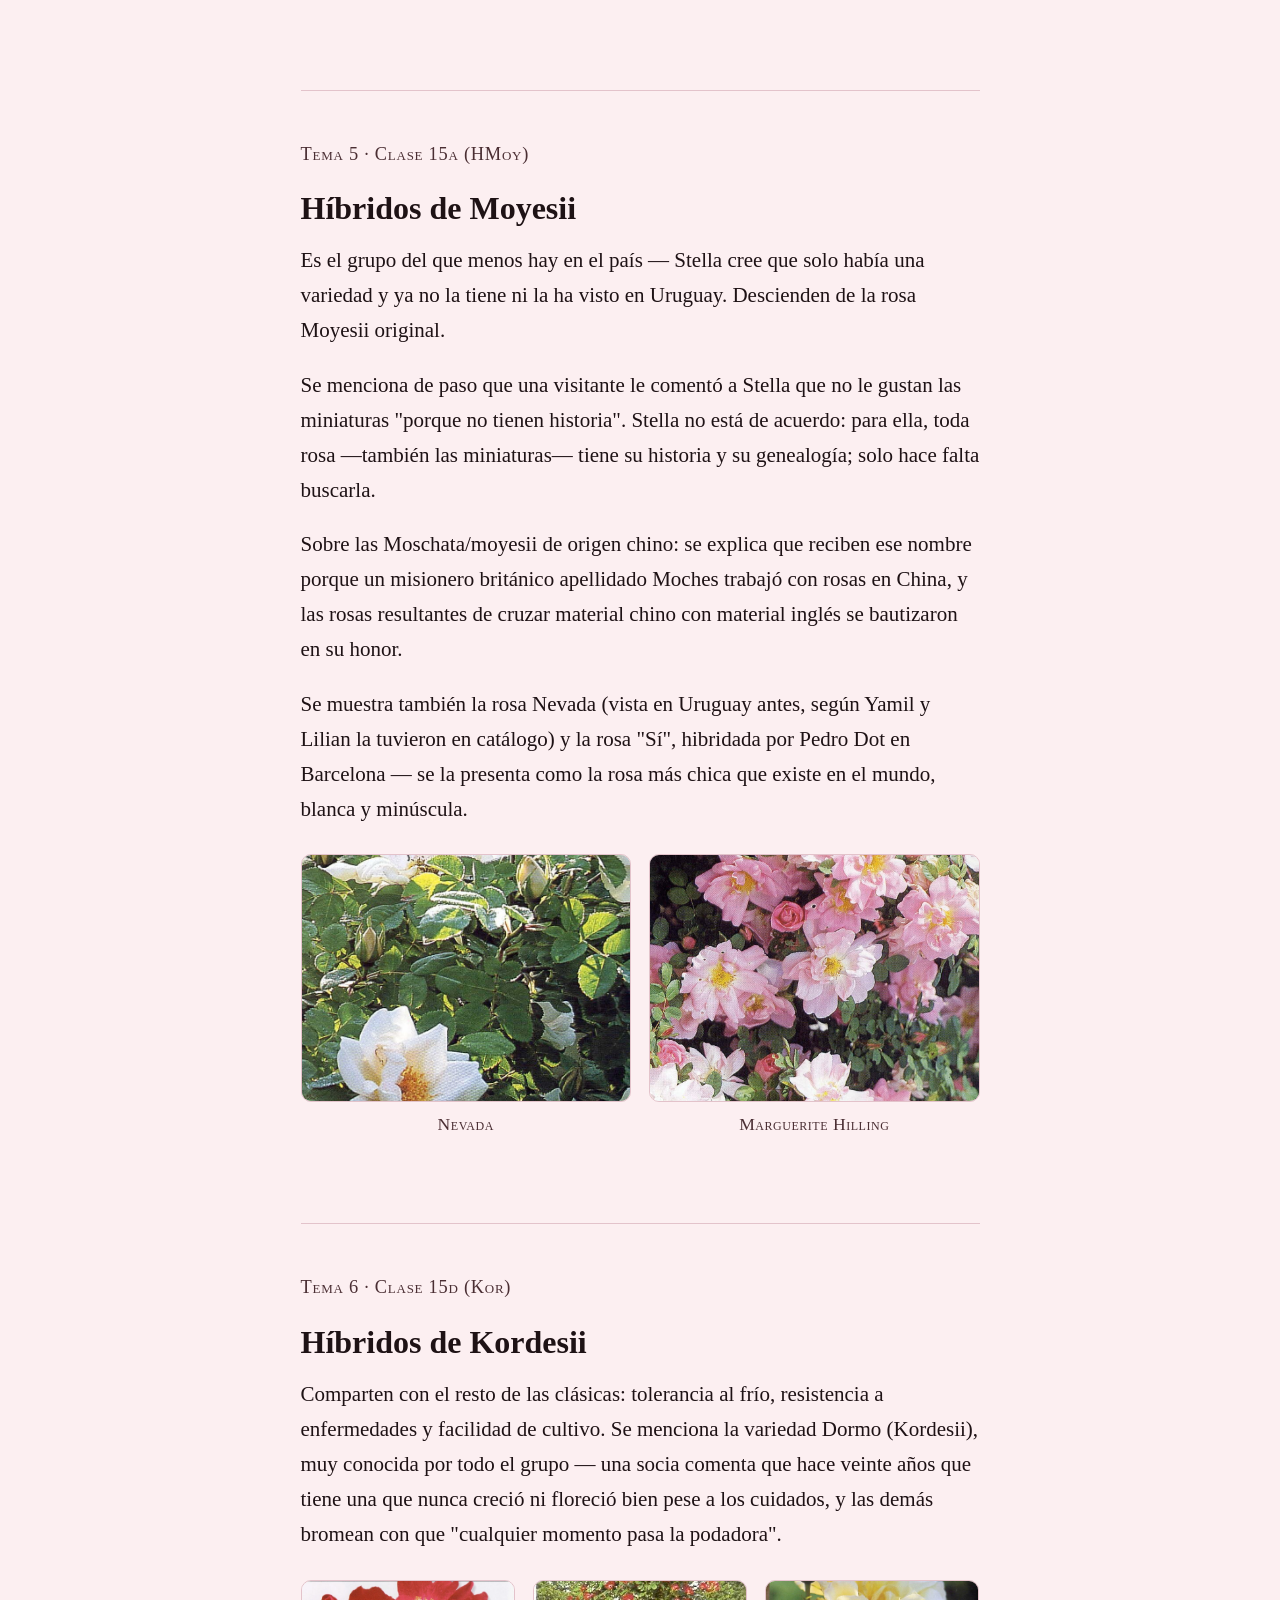
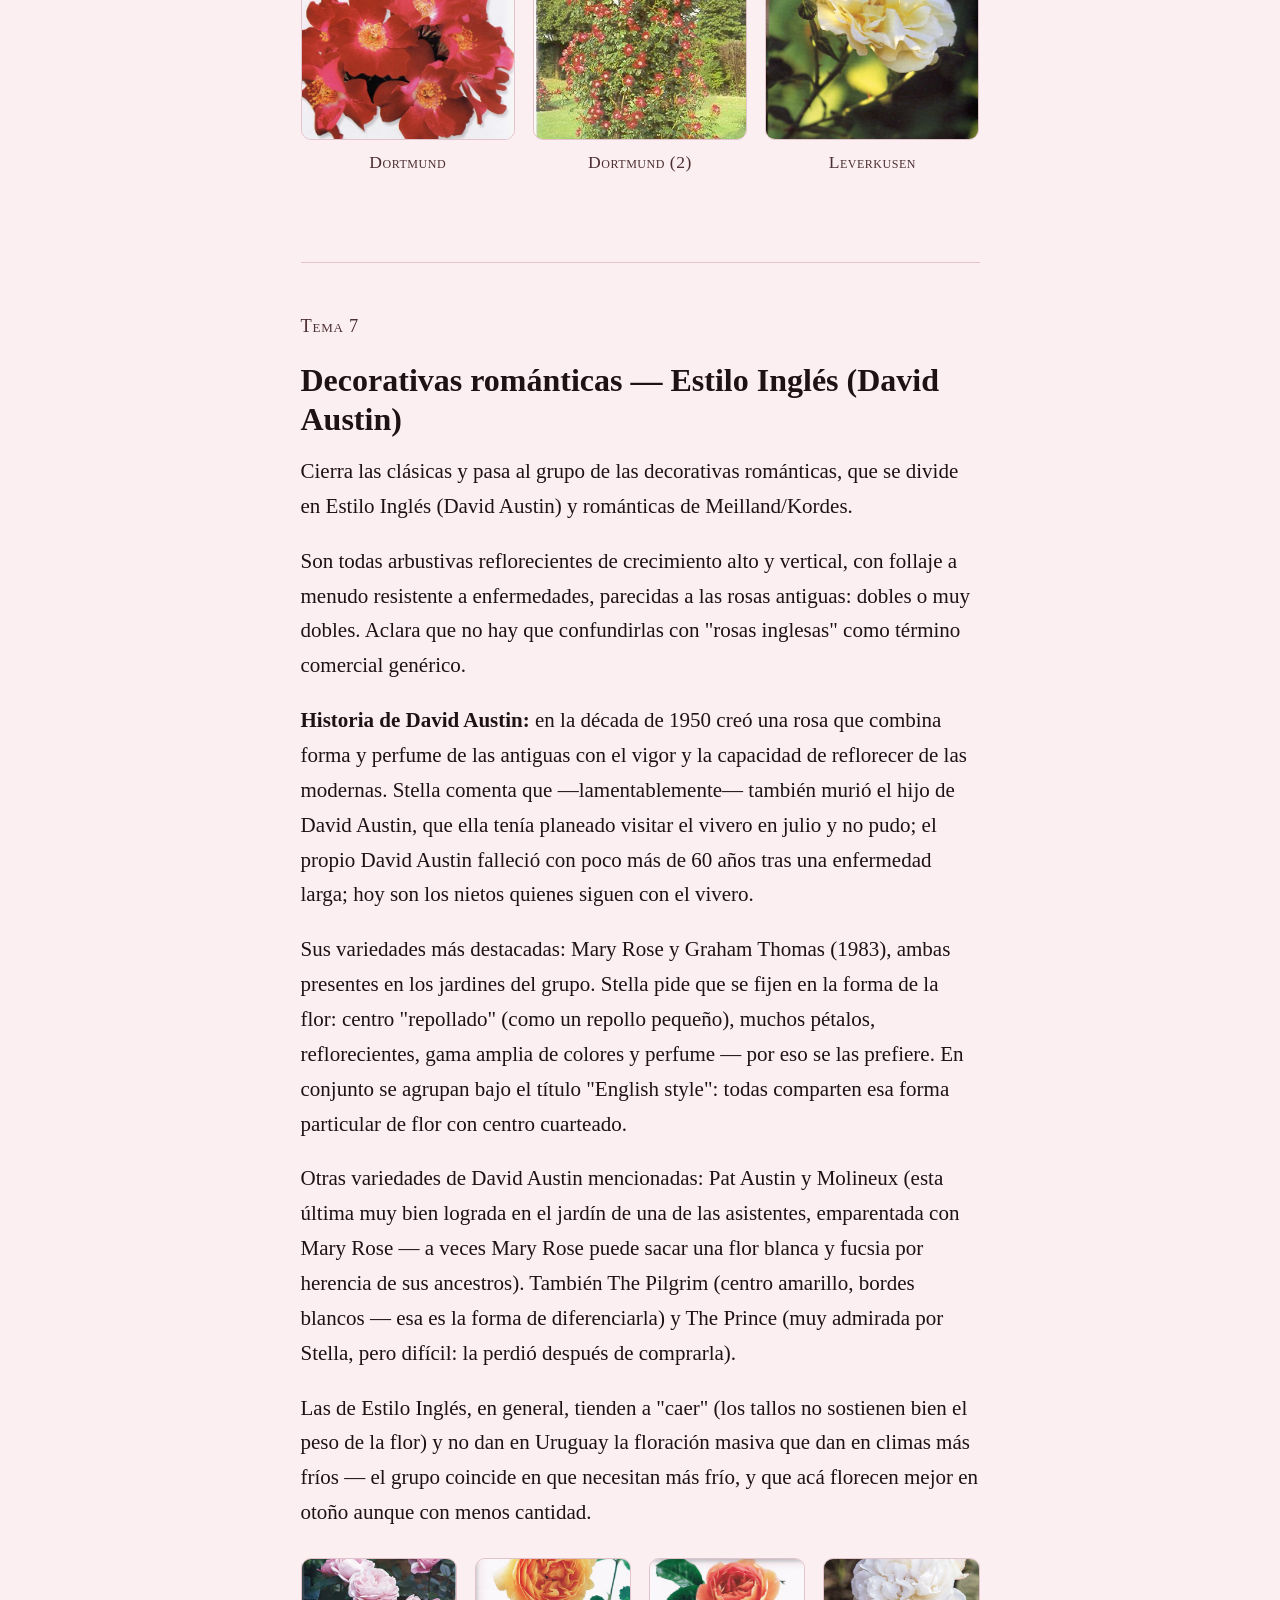
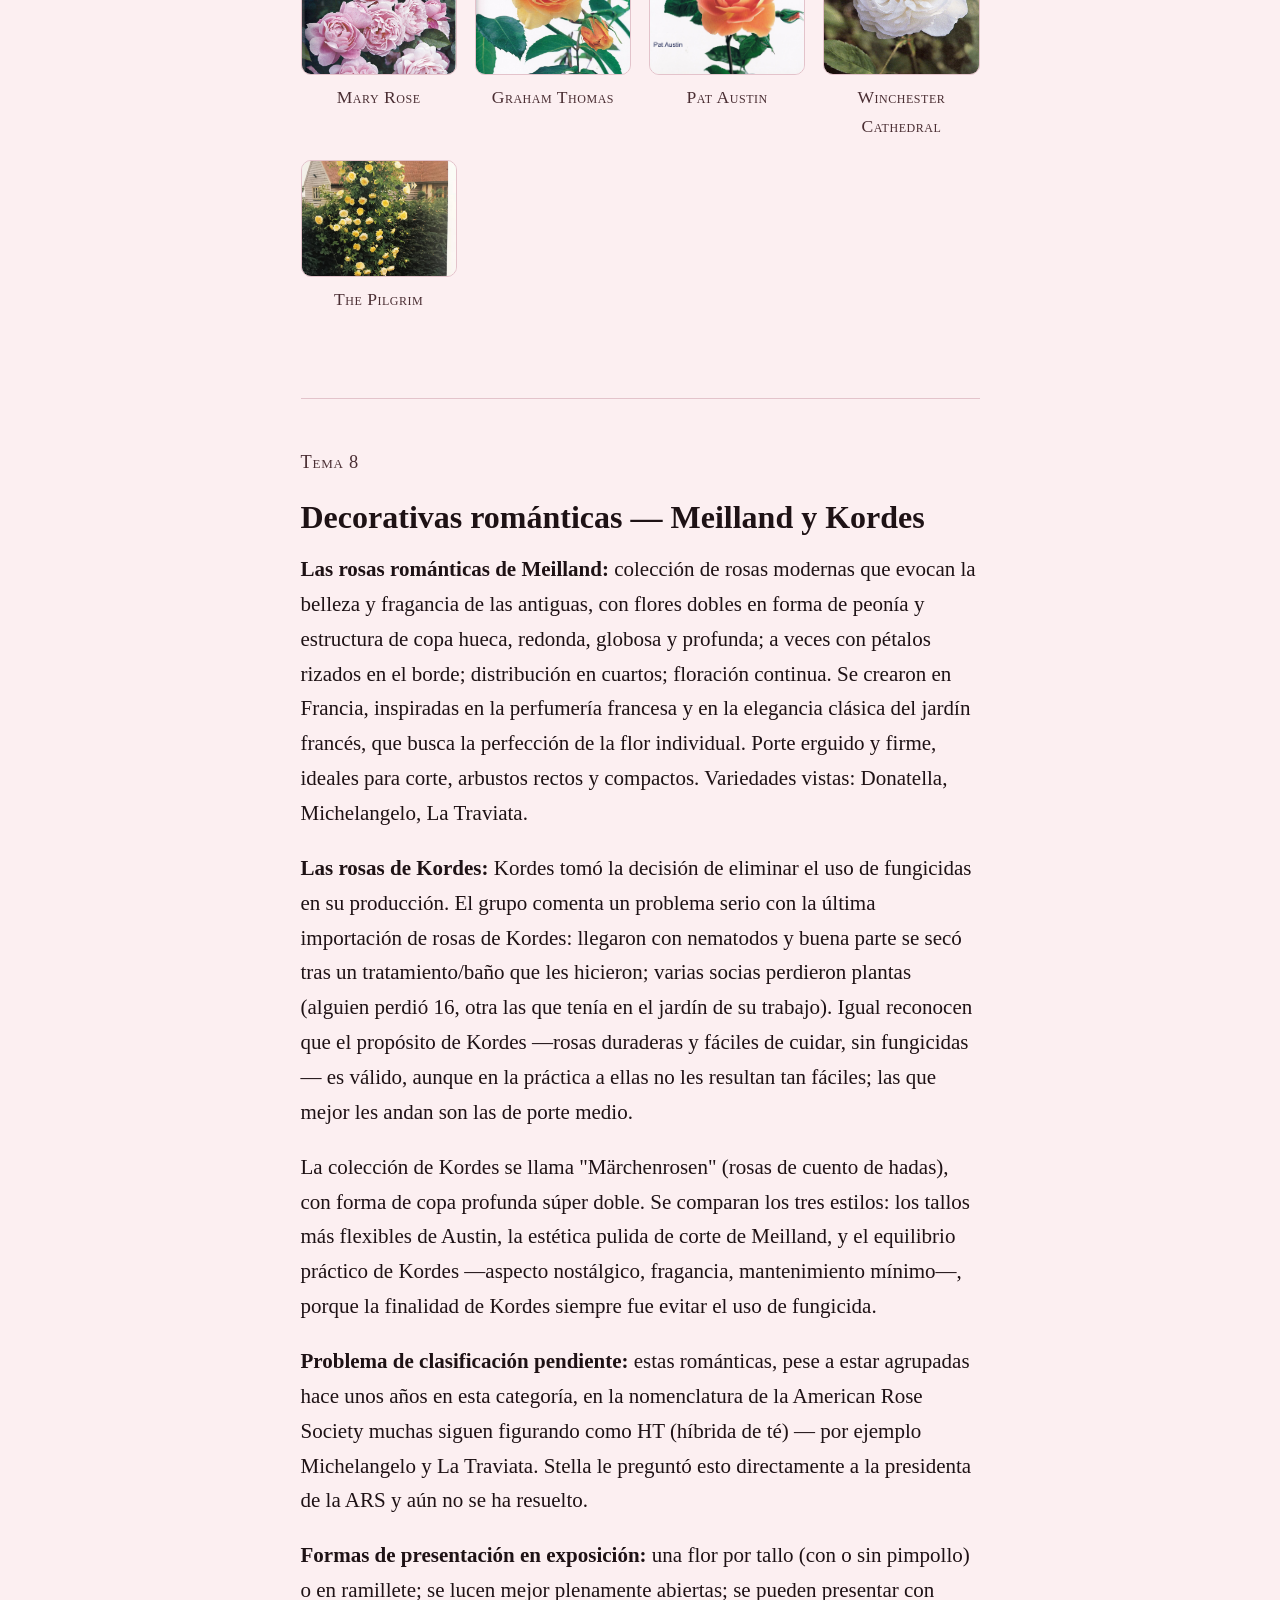
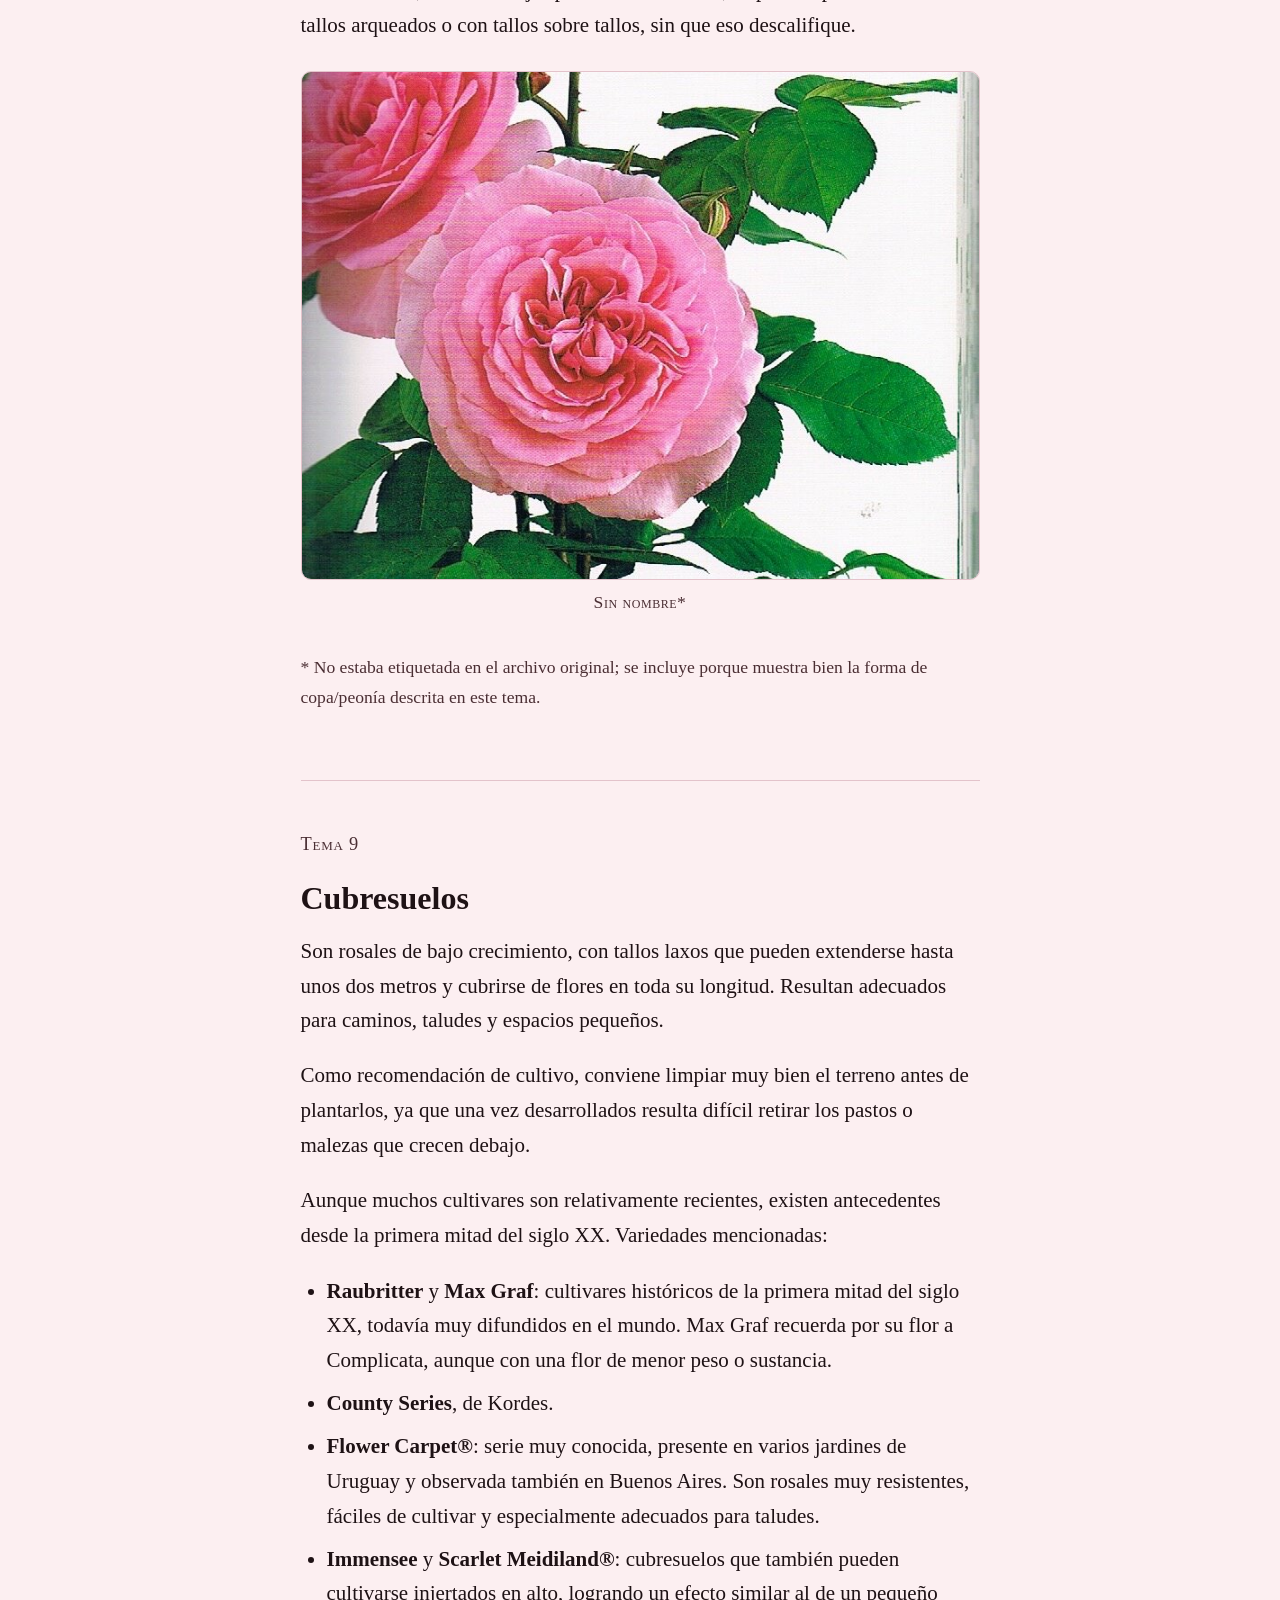
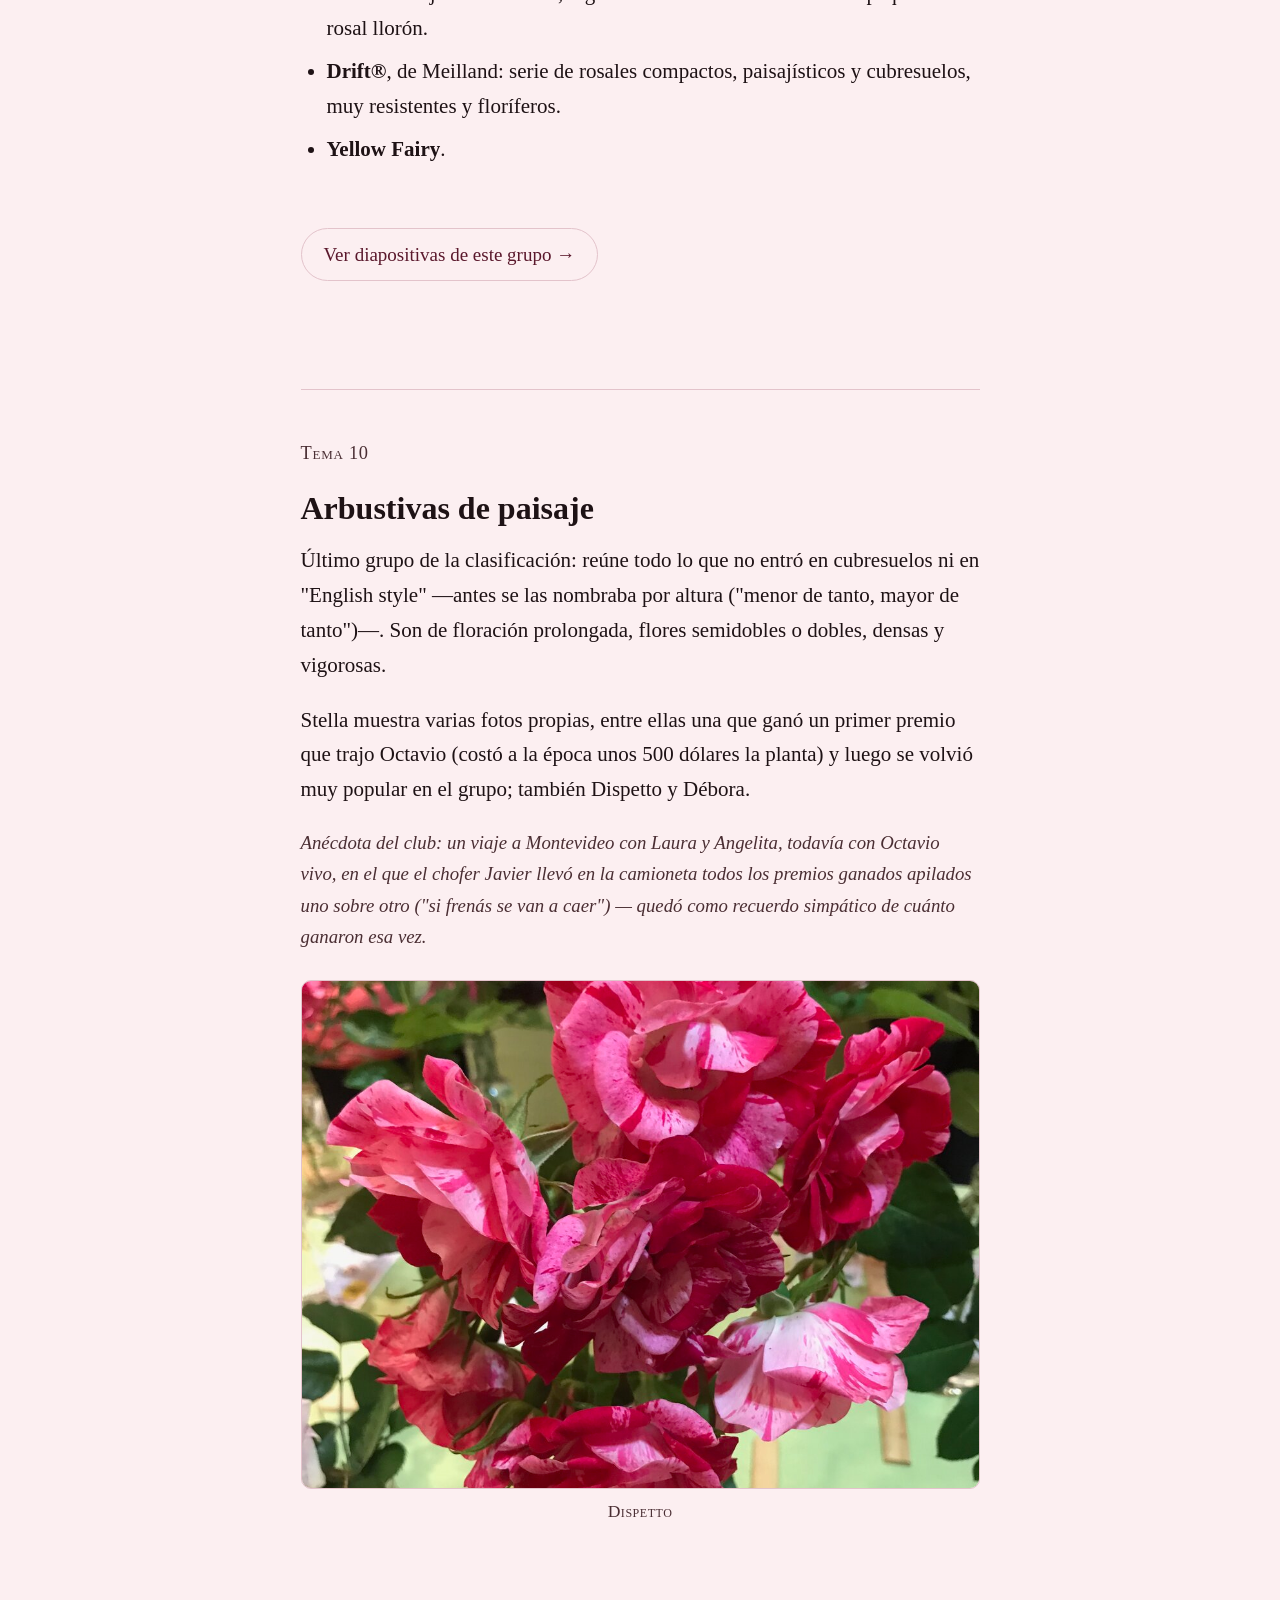
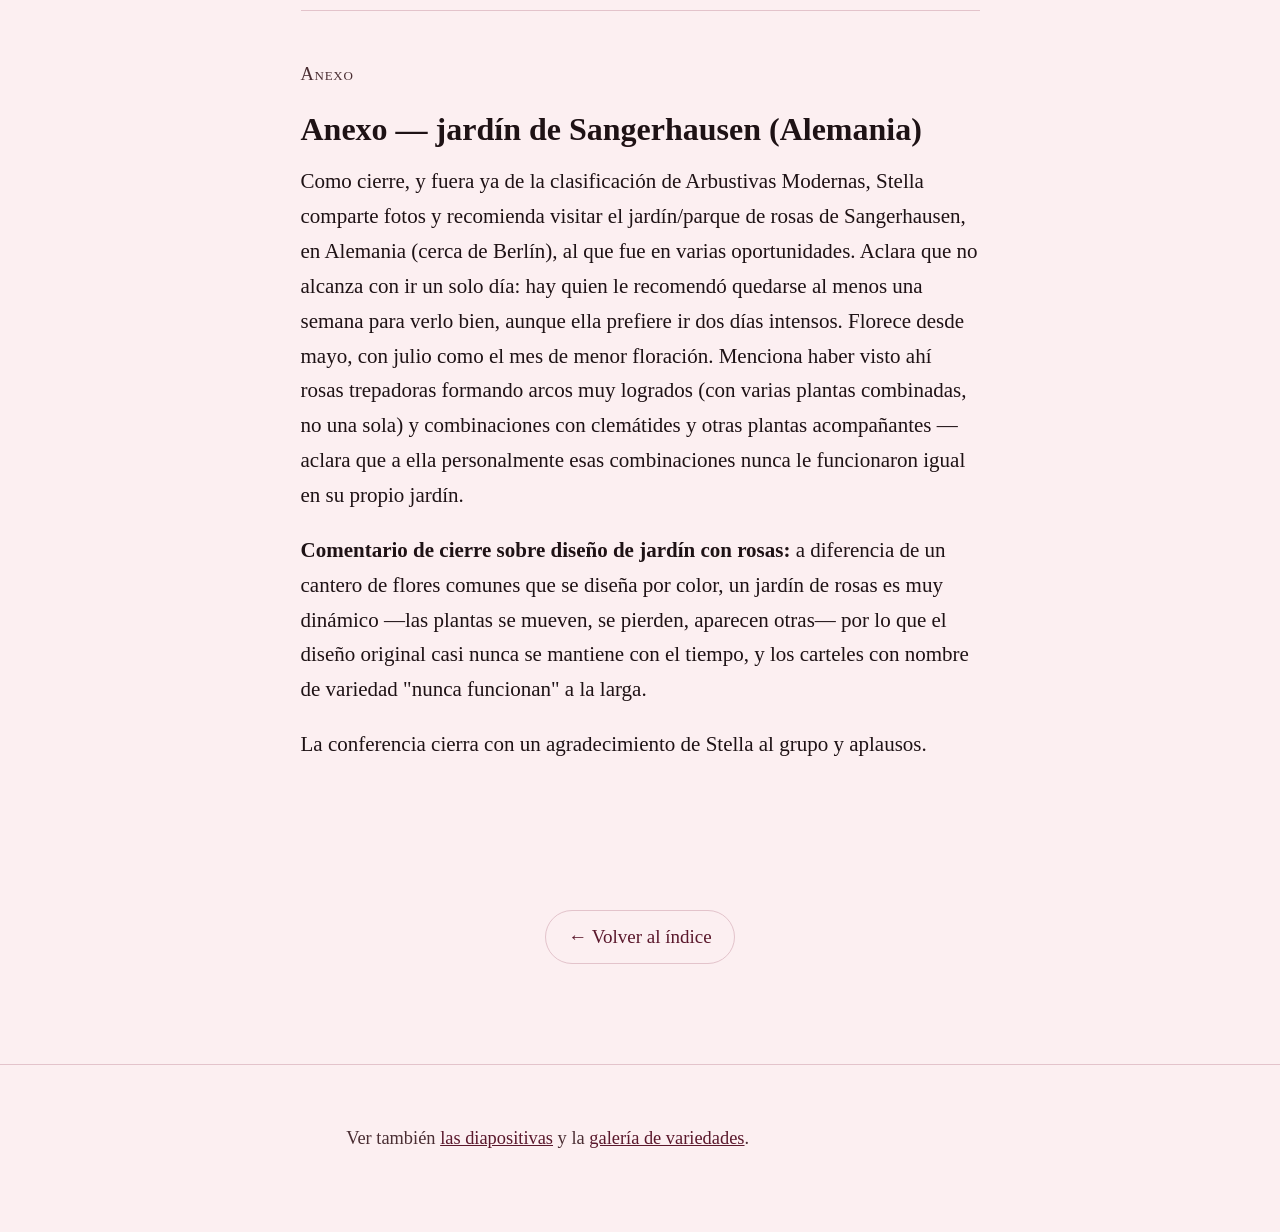
==== commit 54389cad: "Reescribir la sección de Cubresuelos según corrección de Laura Texto nuevo con las variedades correc" ====
--- a/clase.html
+++ b/clase.html
@@ -281,32 +281,29 @@
   <section class="tema" id="cubresuelos">
     <p class="rango">Tema 9</p>
     <h2>Cubresuelos</h2>
-    <p>Son de bajo crecimiento, con tallos laxos que pueden llegar hasta dos metros y se cubren de
-    flores en toda su extensión. Ideales para caminos y áreas pequeñas. Recomendación de cultivo:
-    limpiar bien el suelo antes de plantarla, porque una vez que la planta crece es muy difícil
-    sacar los pastos que quedan debajo.</p>
-    <p>La mayoría son de introducción relativamente reciente (aunque hay series desde la primera
-    mitad del siglo XX). Variedades mencionadas:</p>
-    <ul>
-      <li>"Rob Gritter" [posible "Max Graf", mal oído] y McGrath: de mediados de siglo XX, todavía
-      muy difundidas en el mundo; McGrath se parece a la Compañera con mucho menos peso de flor.</li>
-      <li>Serie "Canty" [así se escuchó], de Kordes.</li>
-      <li>Flower Carpet: serie muy conocida, presente en varios jardines de Uruguay y observada
-      también en Buenos Aires; muy resistentes y fáciles de cultivar, aptas para taludes.</li>
-      <li>Immensee y Scarlet Meidiland: cubresuelos que —según se comenta— también se pueden
-      injertar en alto para que queden como un pequeño árbol caído.</li>
-      <li>Serie "Trif" [así se escuchó], de Meilland, muy resistente.</li>
-      <li>Yellow Fairy: en realidad de flor roja (no amarilla, para sorpresa de varias asistentes
-      al principio).</li>
-    </ul>
-    <p>Sobre el mulch: se comenta que en los jardines europeos usan un mulch de madera triturada
-    ("chipeada") debajo de las cubresuelos, algo que en Uruguay también se puede comprar pero
-    resulta caro para grandes superficies (una socia con 400-600 rosales calcula que comprar la
-    bolsa no le rinde).</p>
-    <p>Cierre del bloque: la serie "Gris" [así se escuchó] de cubresuelos, muy fuertes, resistentes
-    y floríferas.</p>
-    <p><a class="volver" href="presentacion.html">No hay fotos identificadas de este grupo en el
-    archivo — ver diapositivas originales →</a></p>
+    <p>Son rosales de bajo crecimiento, con tallos laxos que pueden extenderse hasta unos dos
+    metros y cubrirse de flores en toda su longitud. Resultan adecuados para caminos, taludes y
+    espacios pequeños.</p>
+    <p>Como recomendación de cultivo, conviene limpiar muy bien el terreno antes de plantarlos, ya
+    que una vez desarrollados resulta difícil retirar los pastos o malezas que crecen debajo.</p>
+    <p>Aunque muchos cultivares son relativamente recientes, existen antecedentes desde la primera
+    mitad del siglo XX. Variedades mencionadas:</p>
+    <ul>
+      <li><strong>Raubritter</strong> y <strong>Max Graf</strong>: cultivares históricos de la
+      primera mitad del siglo XX, todavía muy difundidos en el mundo. Max Graf recuerda por su flor
+      a Complicata, aunque con una flor de menor peso o sustancia.</li>
+      <li><strong>County Series</strong>, de Kordes.</li>
+      <li><strong>Flower Carpet®</strong>: serie muy conocida, presente en varios jardines de
+      Uruguay y observada también en Buenos Aires. Son rosales muy resistentes, fáciles de cultivar
+      y especialmente adecuados para taludes.</li>
+      <li><strong>Immensee</strong> y <strong>Scarlet Meidiland®</strong>: cubresuelos que también
+      pueden cultivarse injertados en alto, logrando un efecto similar al de un pequeño rosal
+      llorón.</li>
+      <li><strong>Drift®</strong>, de Meilland: serie de rosales compactos, paisajísticos y
+      cubresuelos, muy resistentes y floríferos.</li>
+      <li><strong>Yellow Fairy</strong>.</li>
+    </ul>
+    <p><a class="volver" href="presentacion.html">Ver diapositivas de este grupo →</a></p>
   </section>
 
   <section class="tema" id="paisaje">
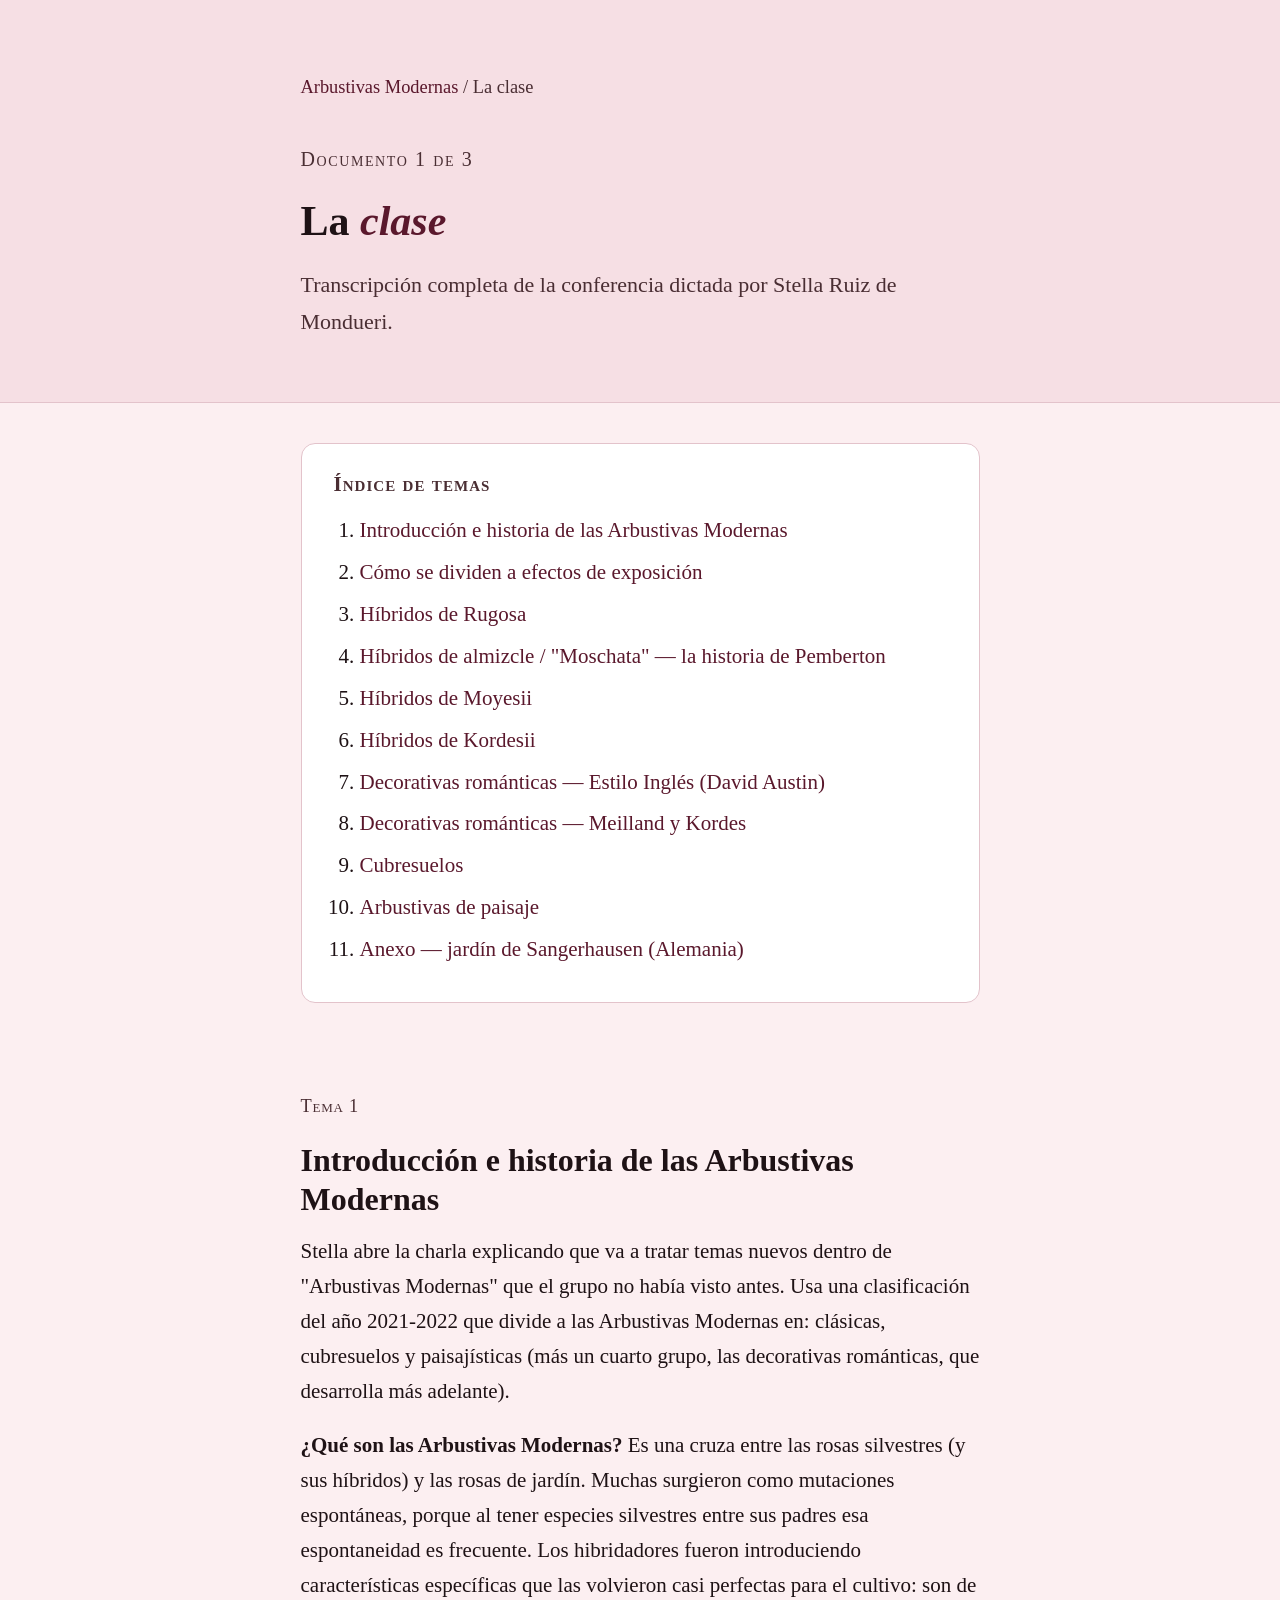
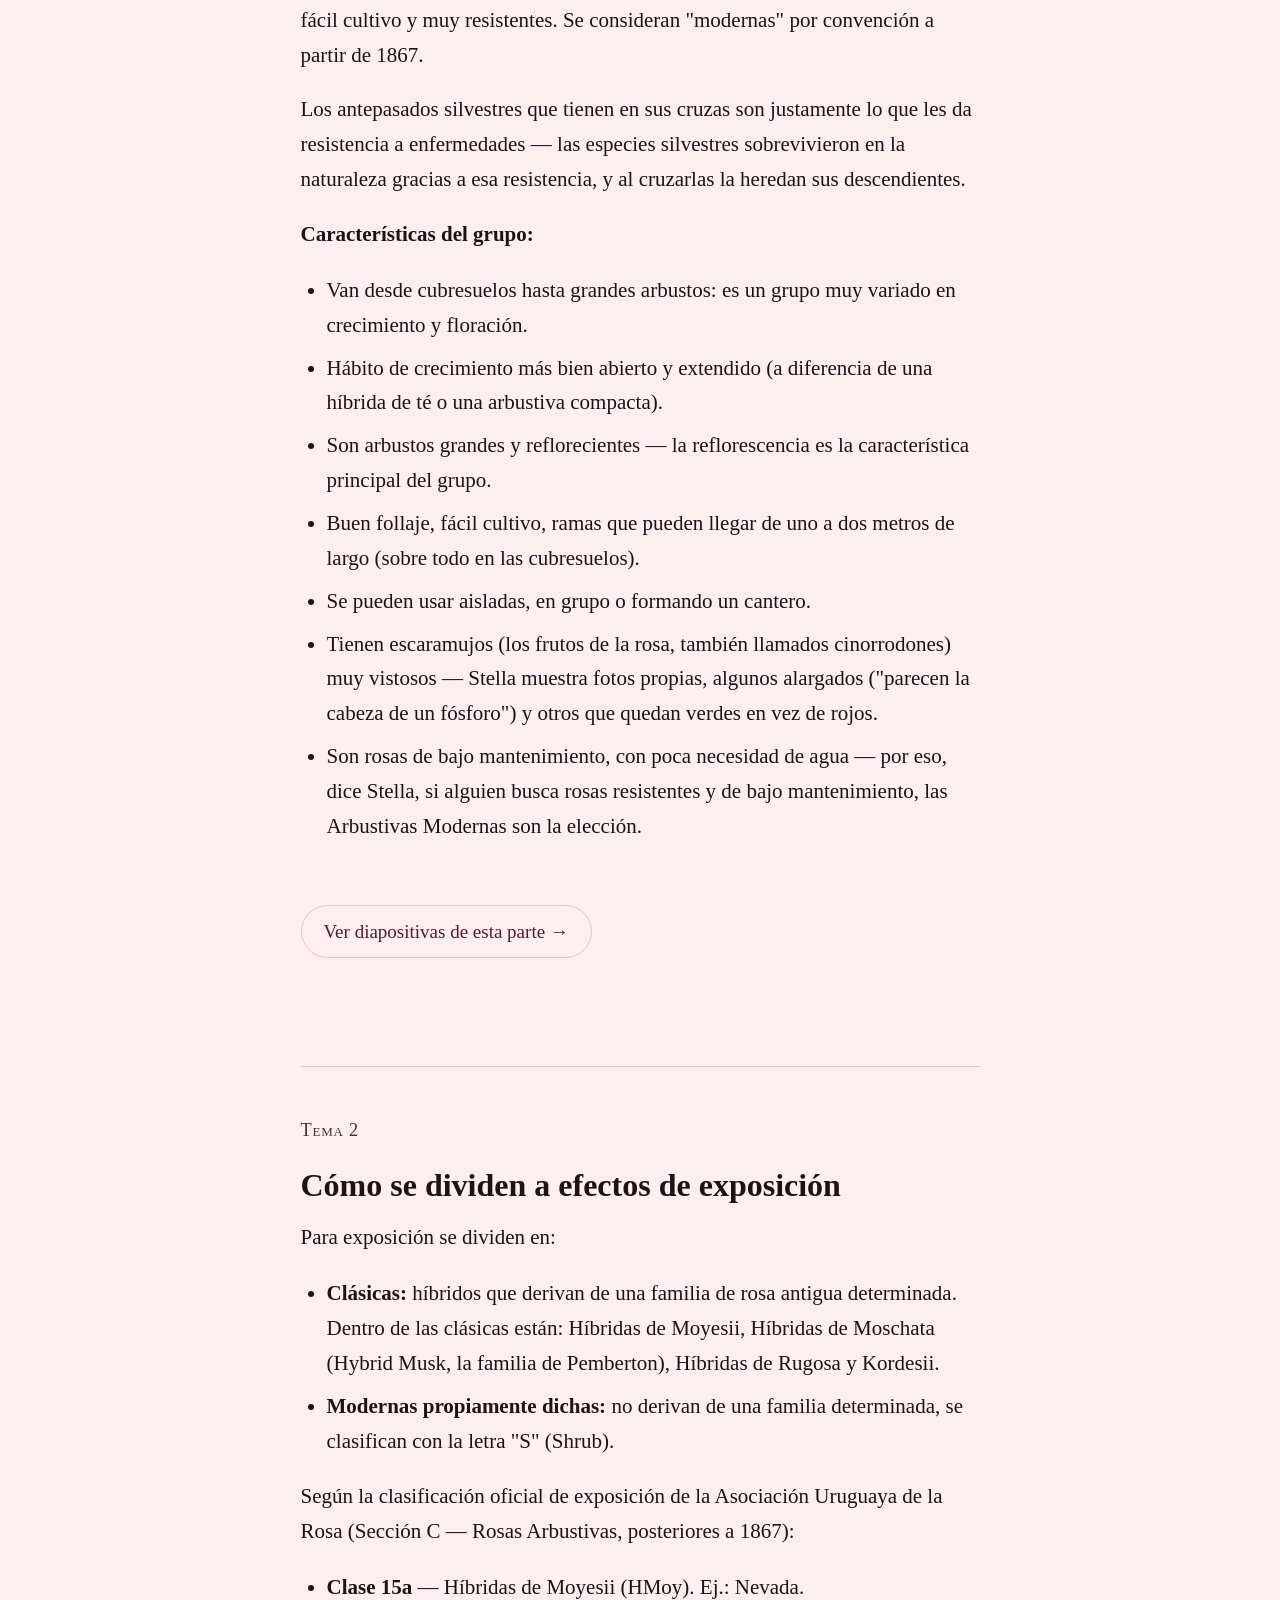
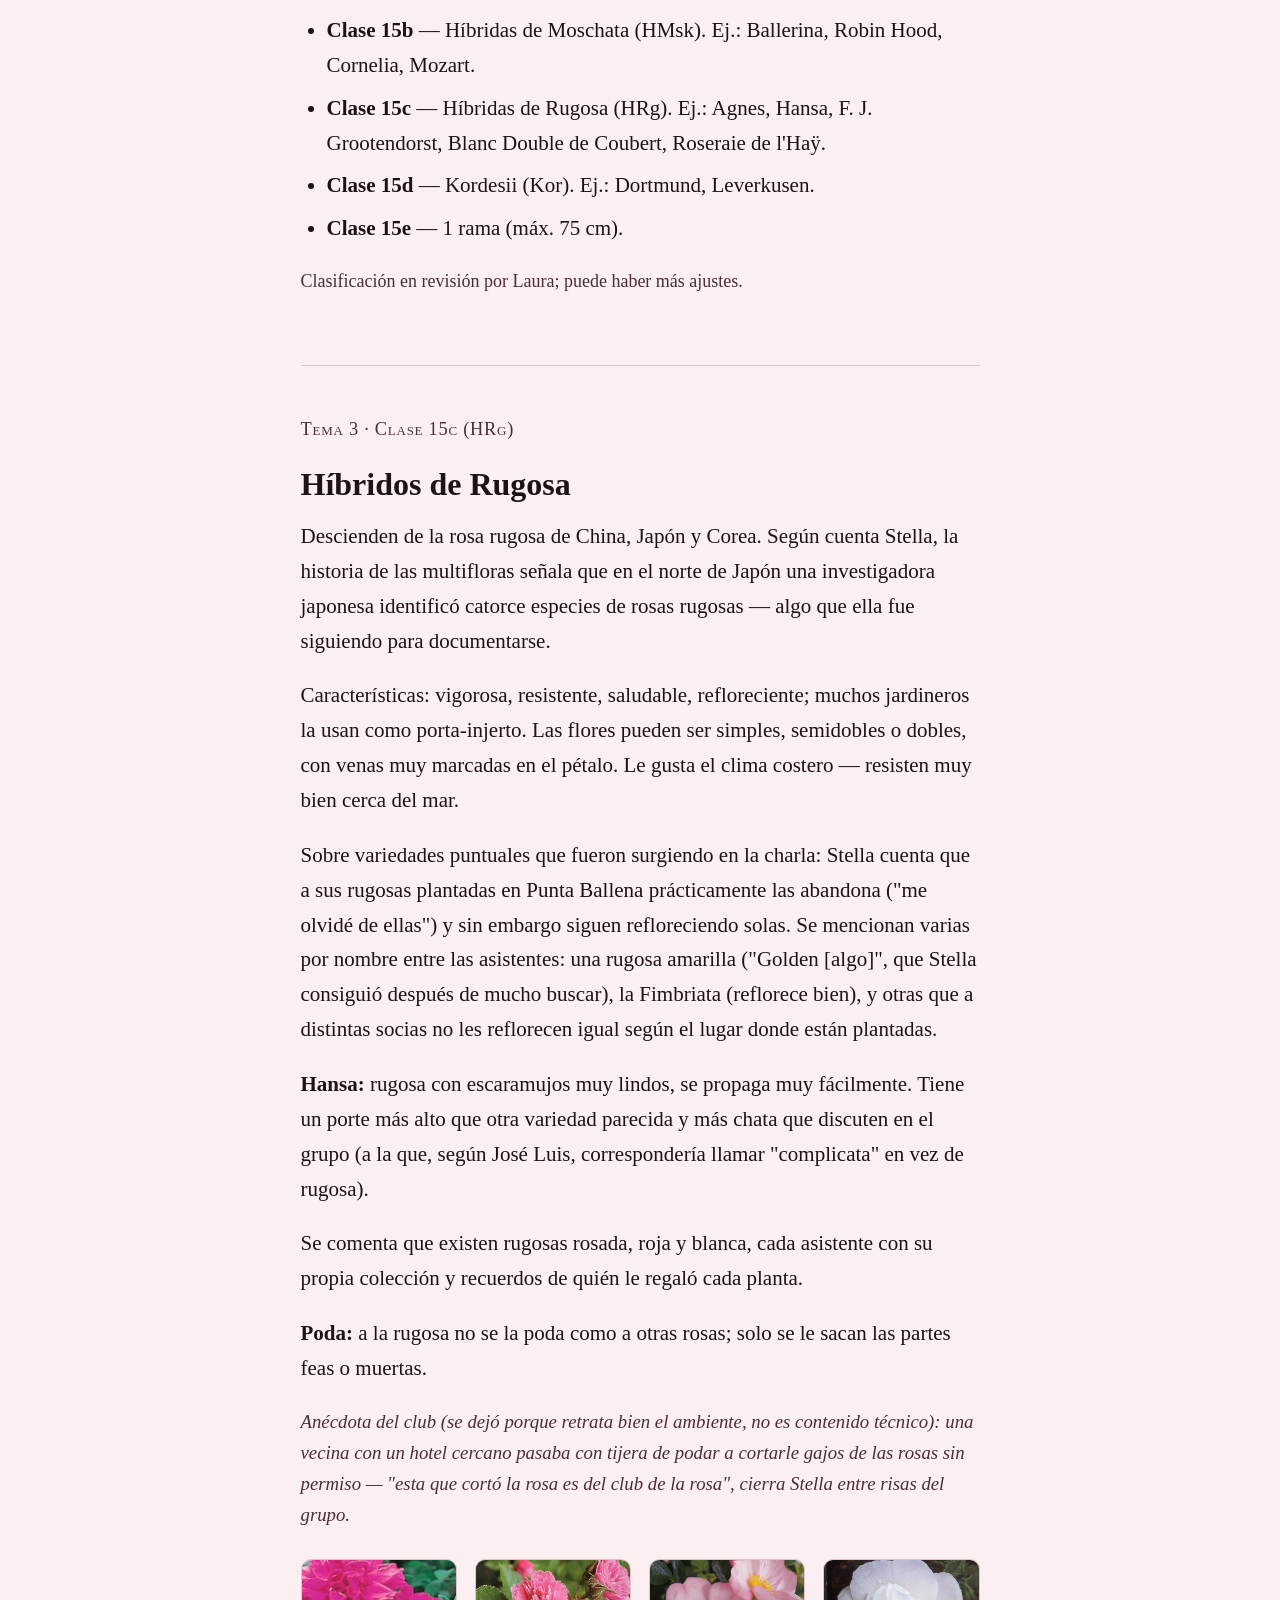
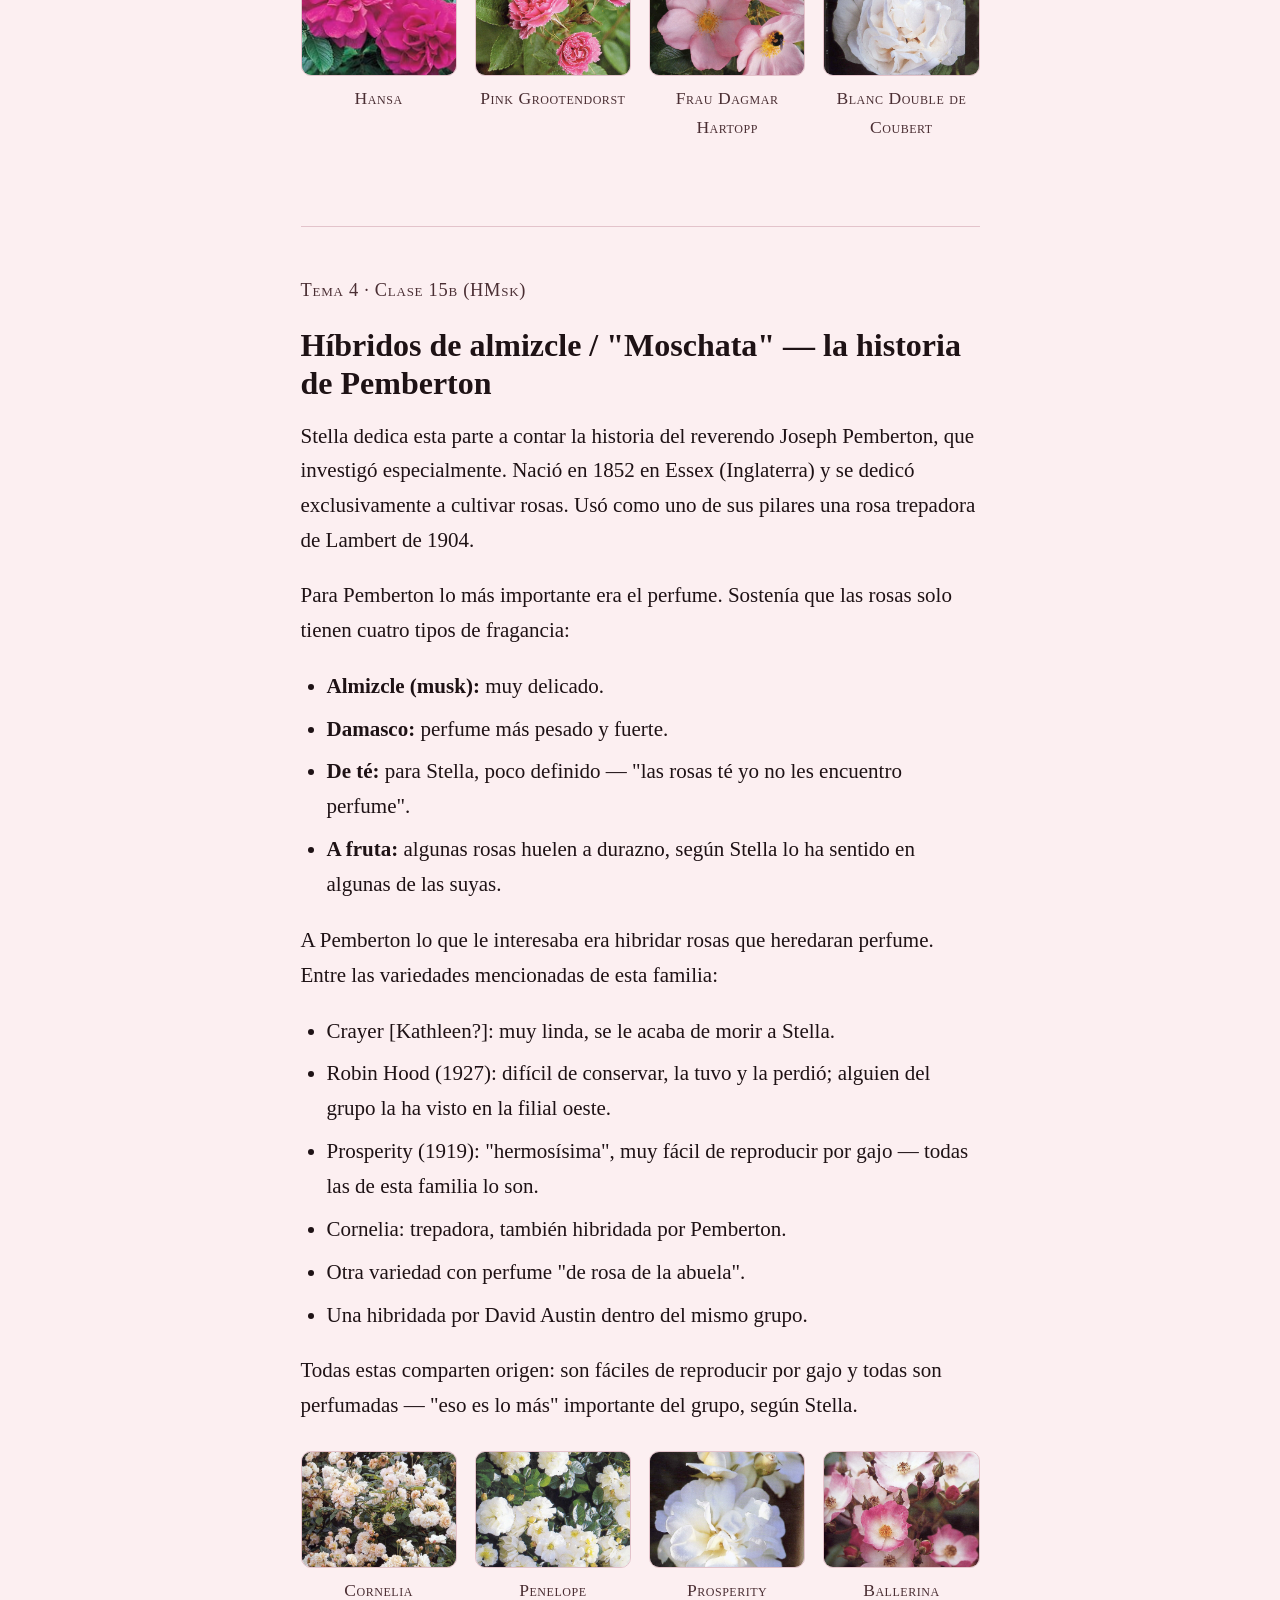
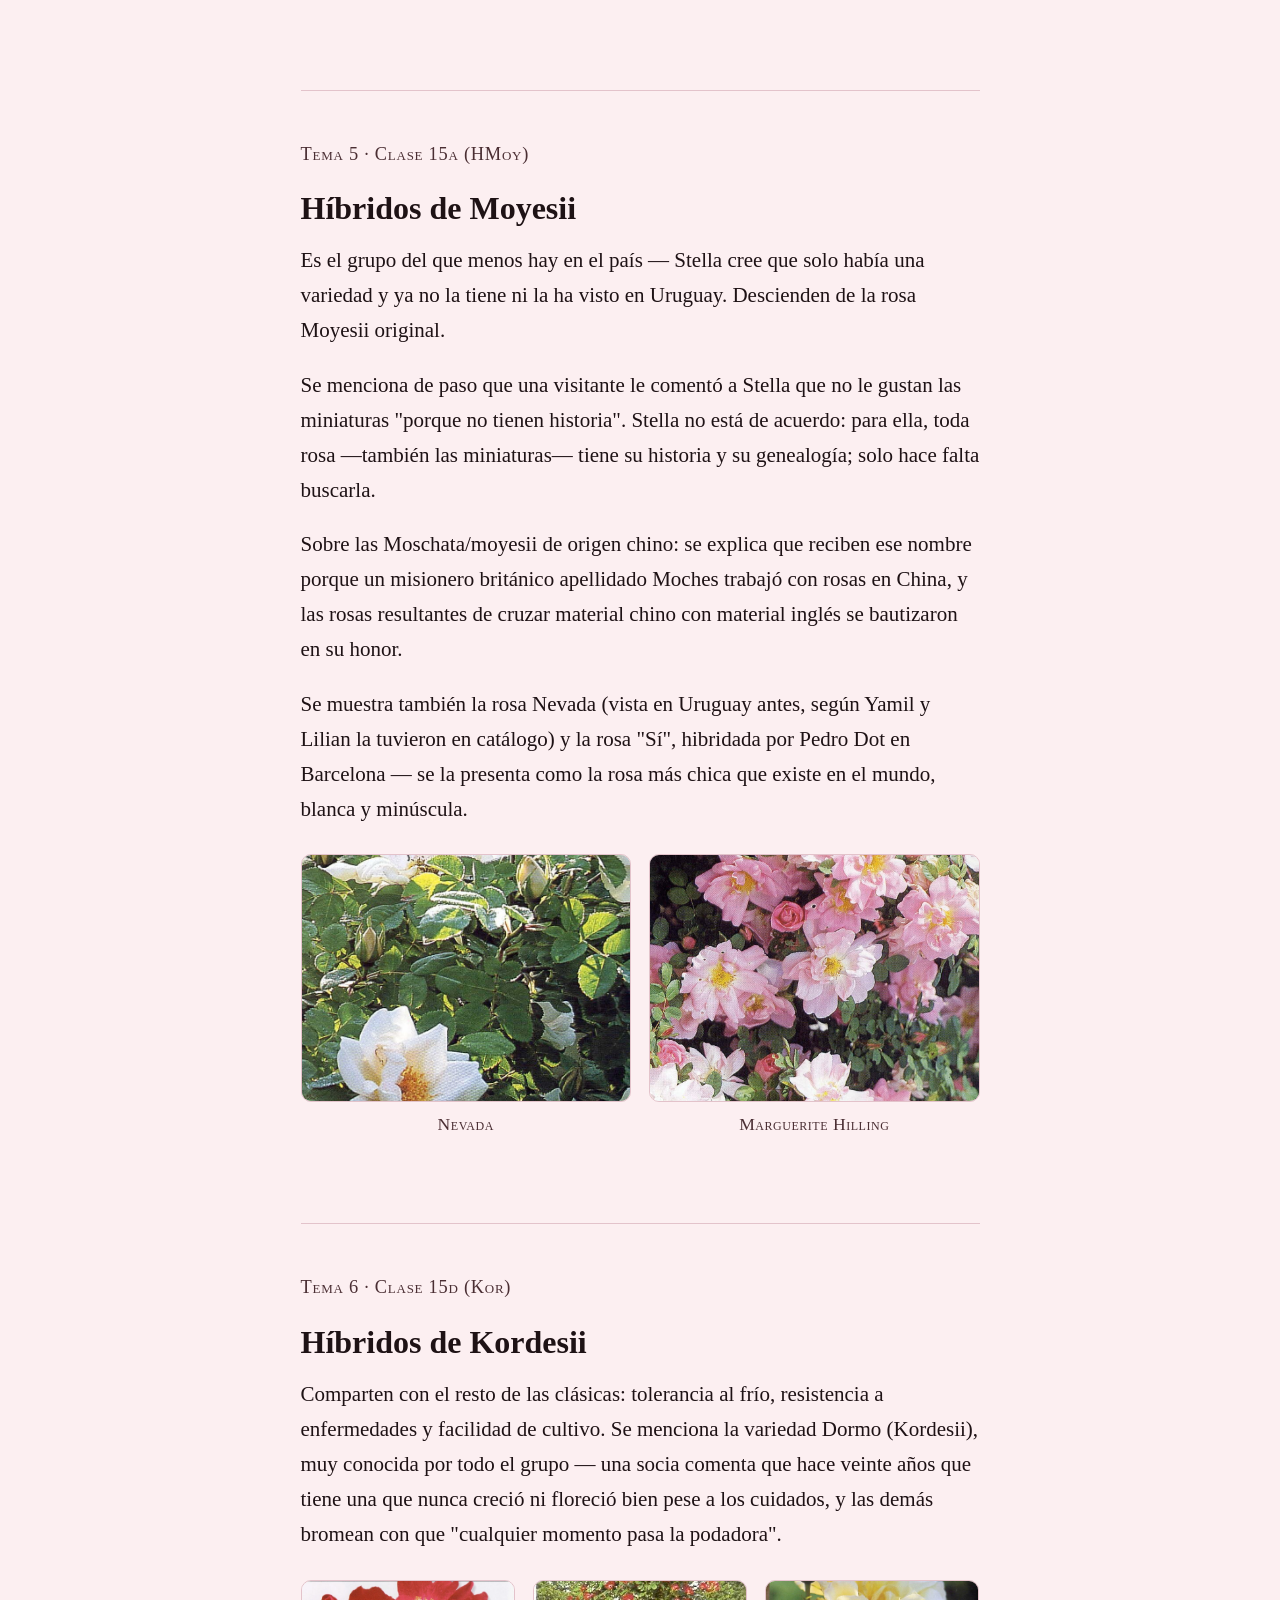
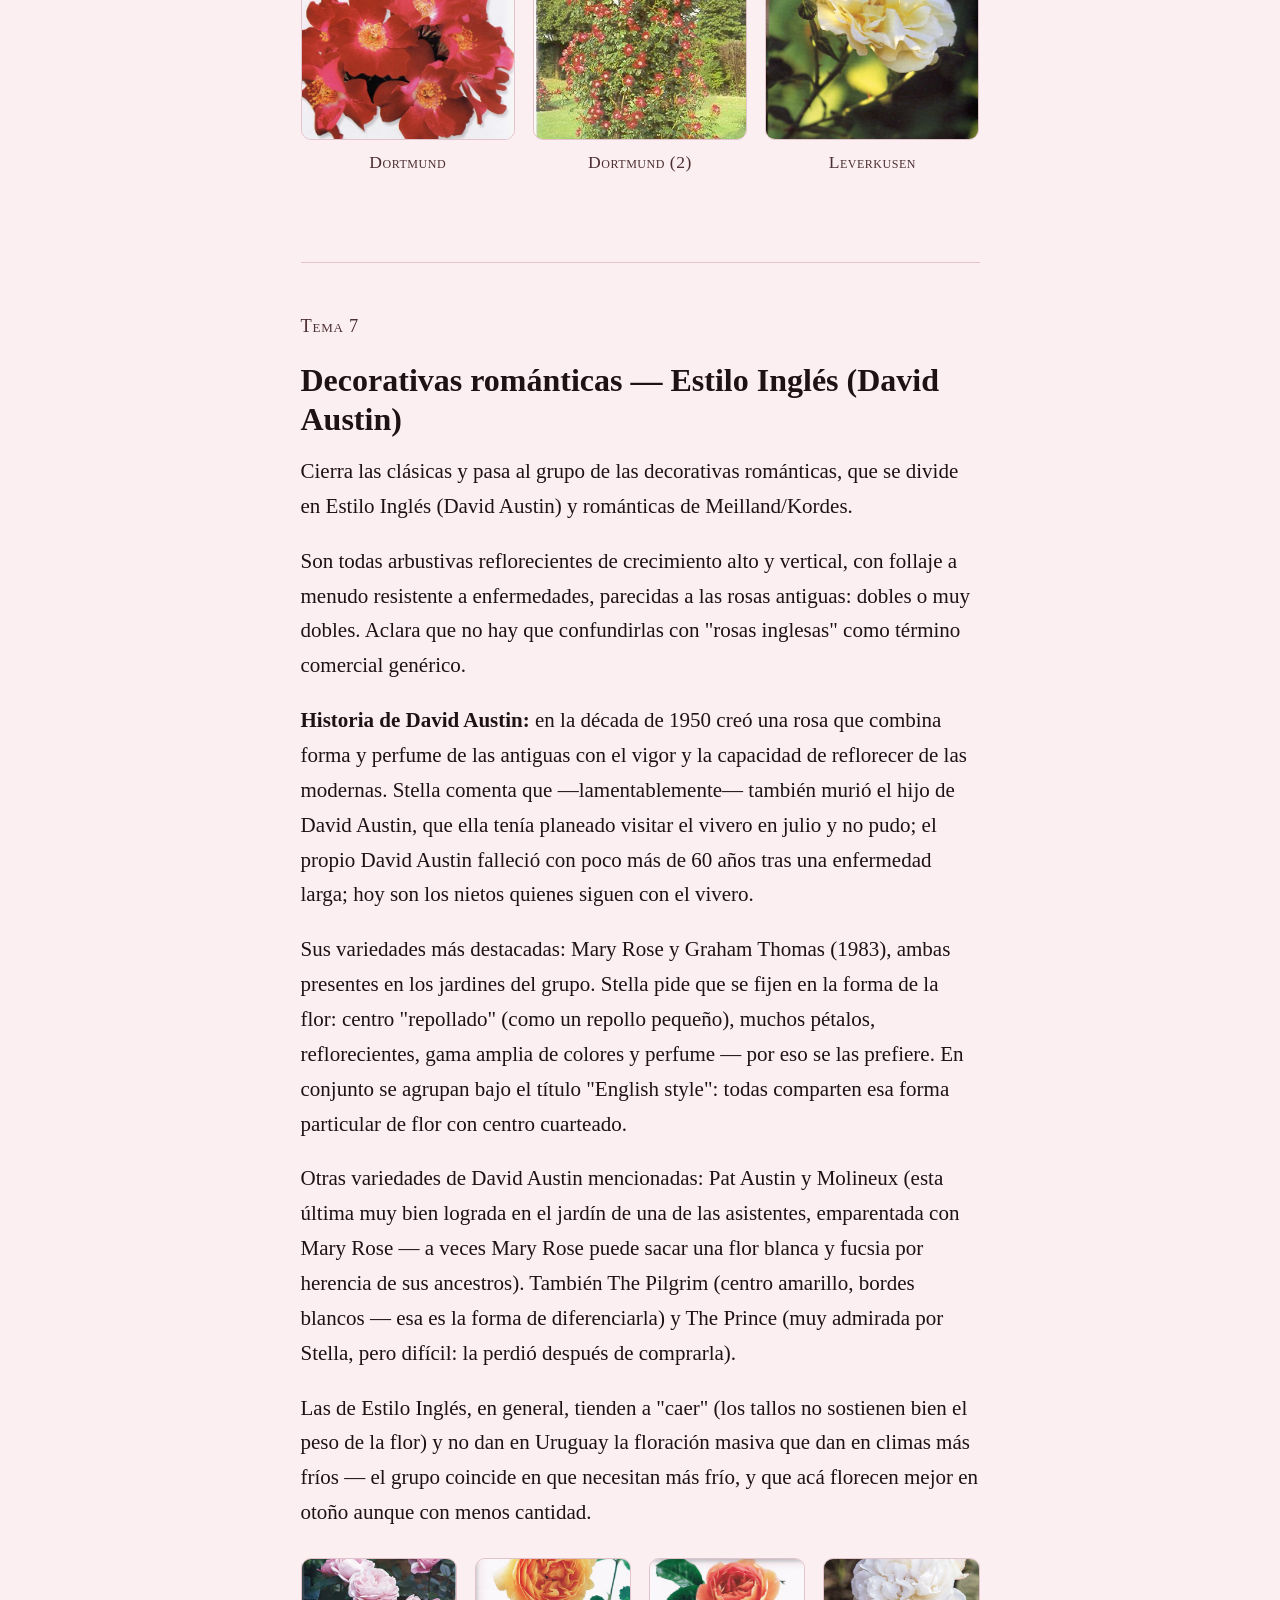
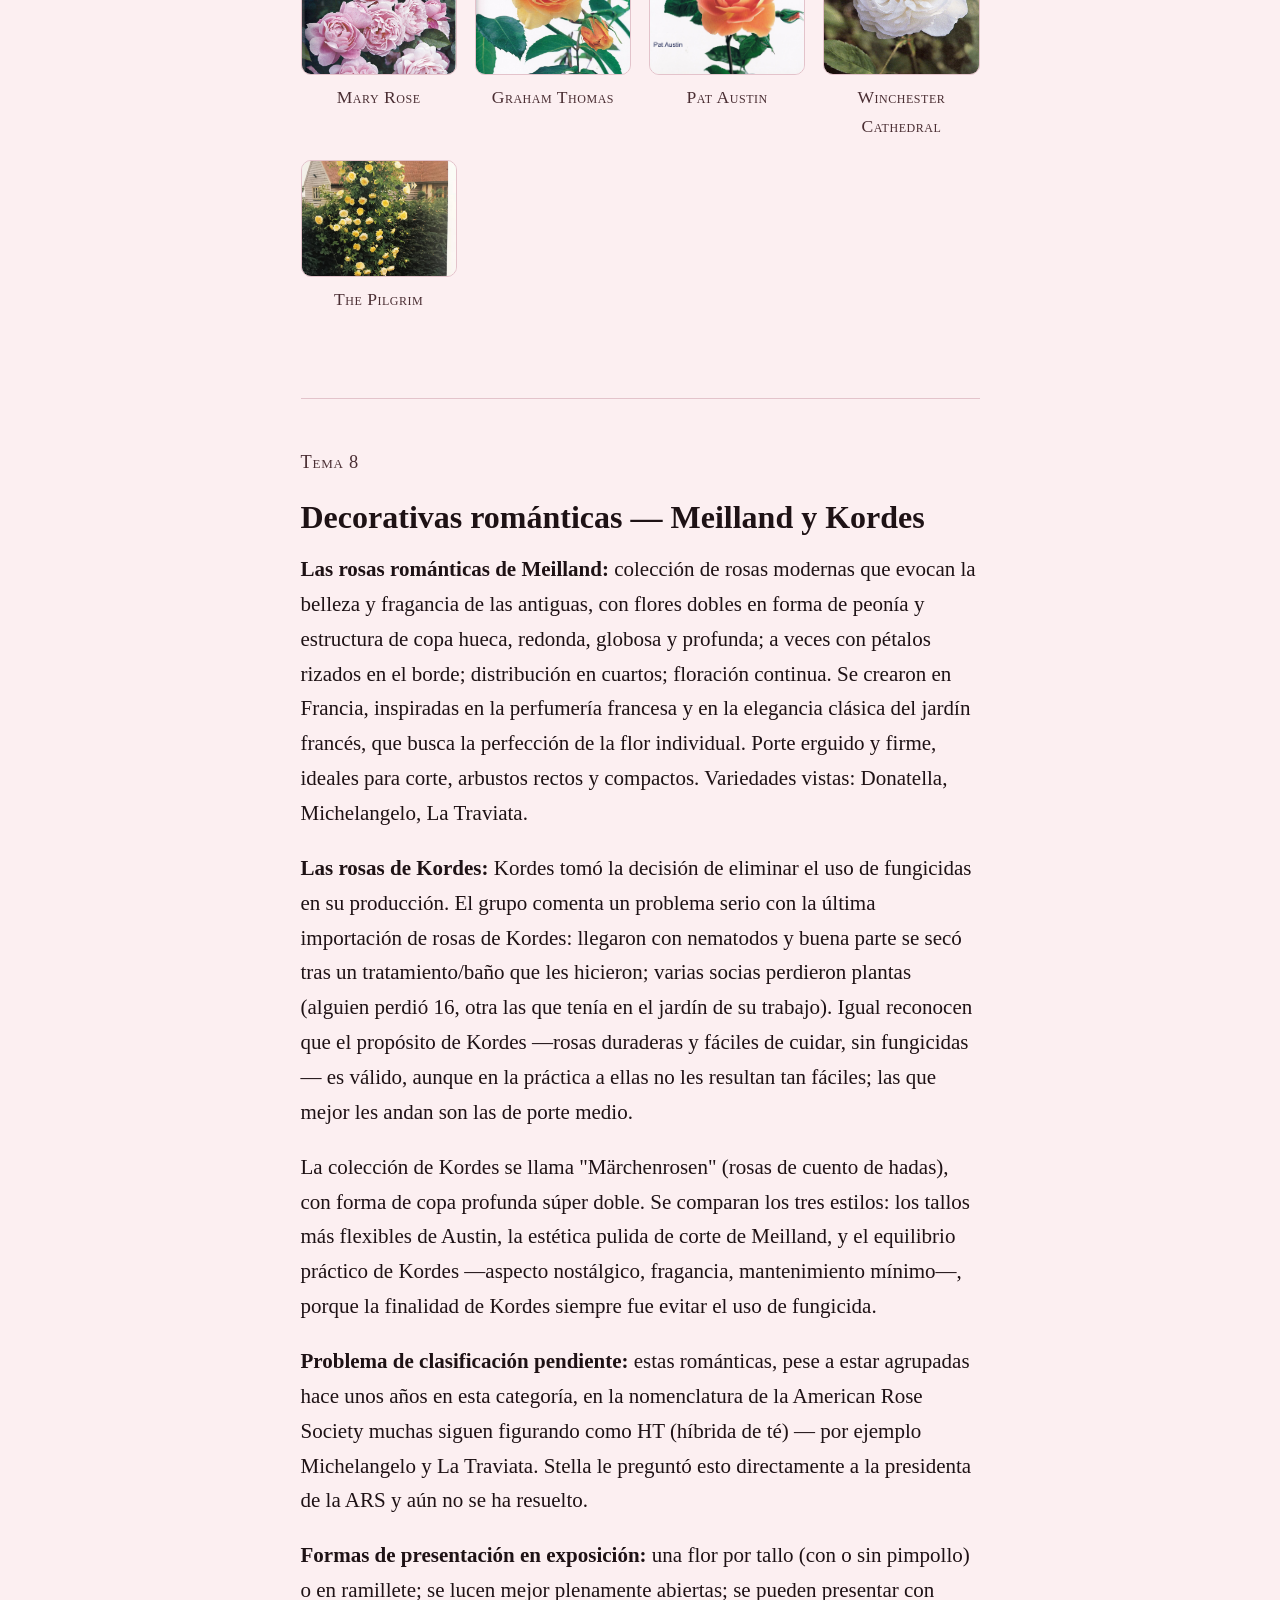
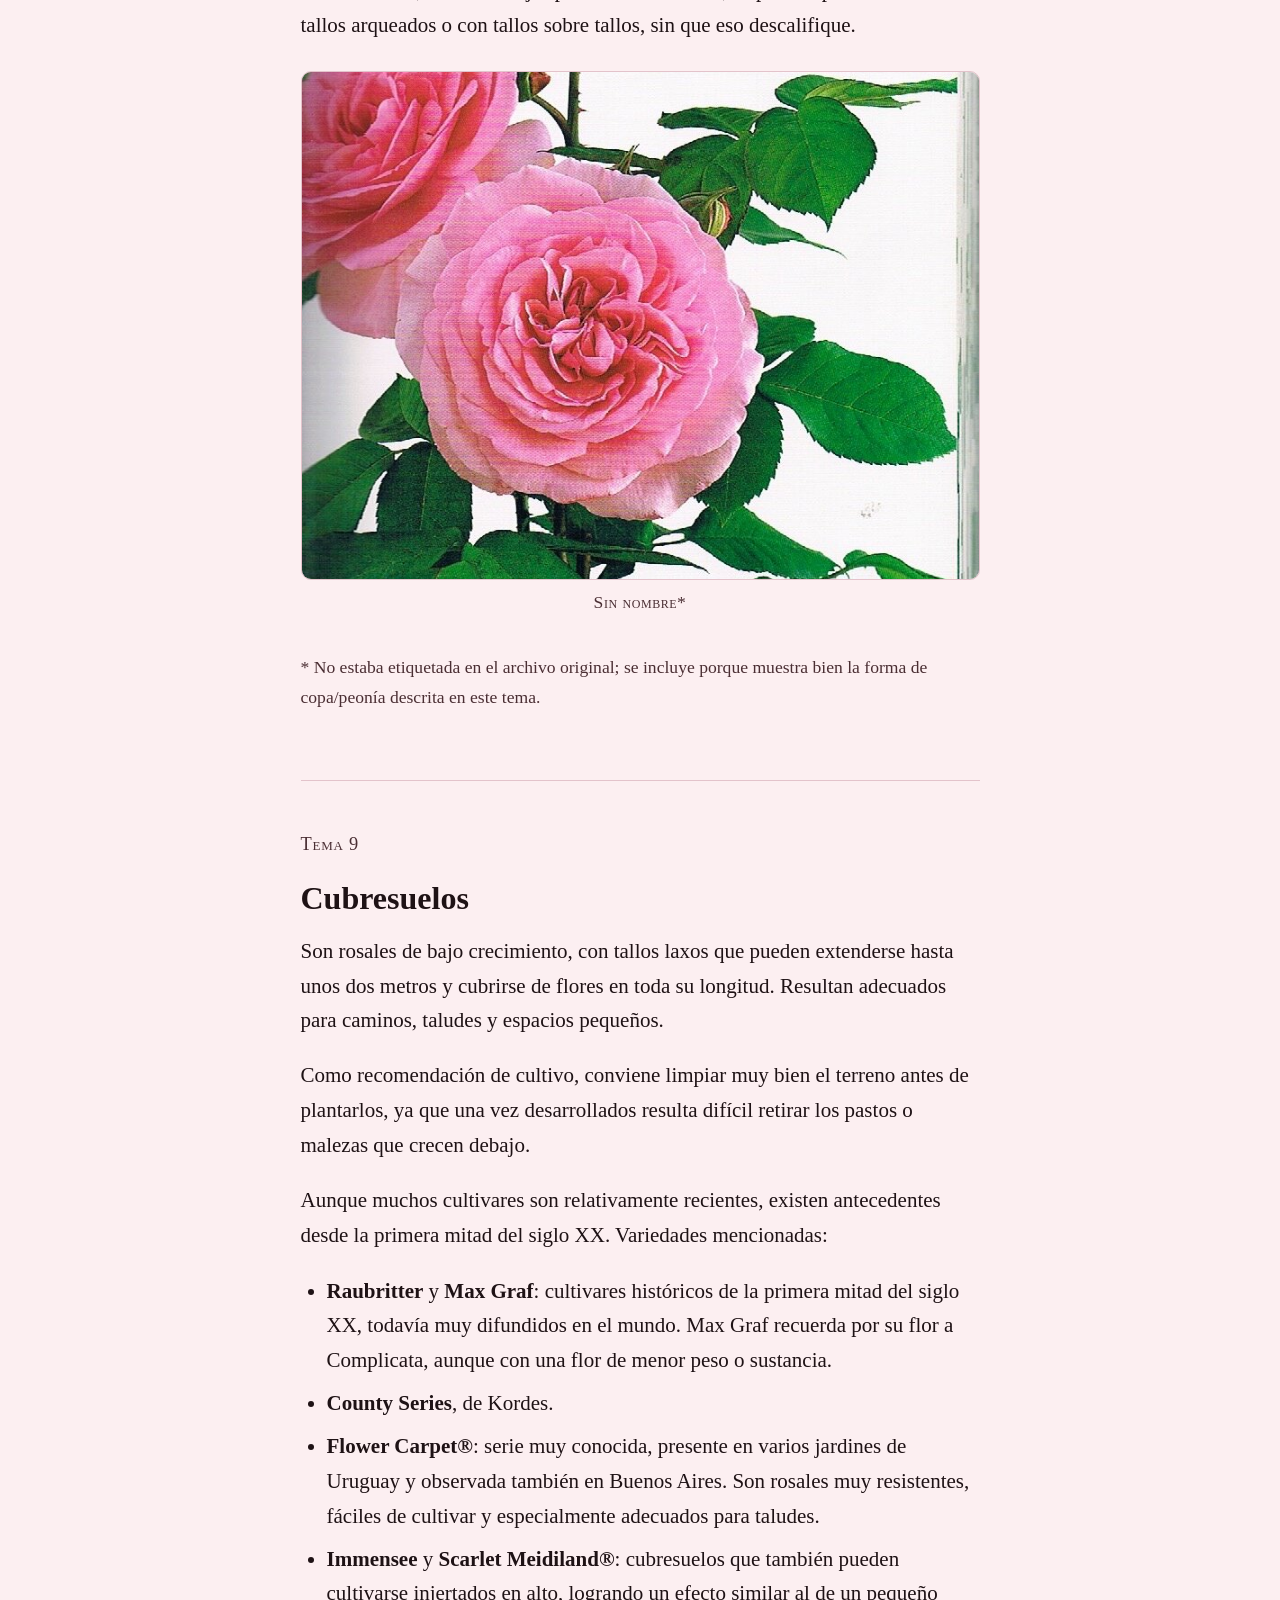
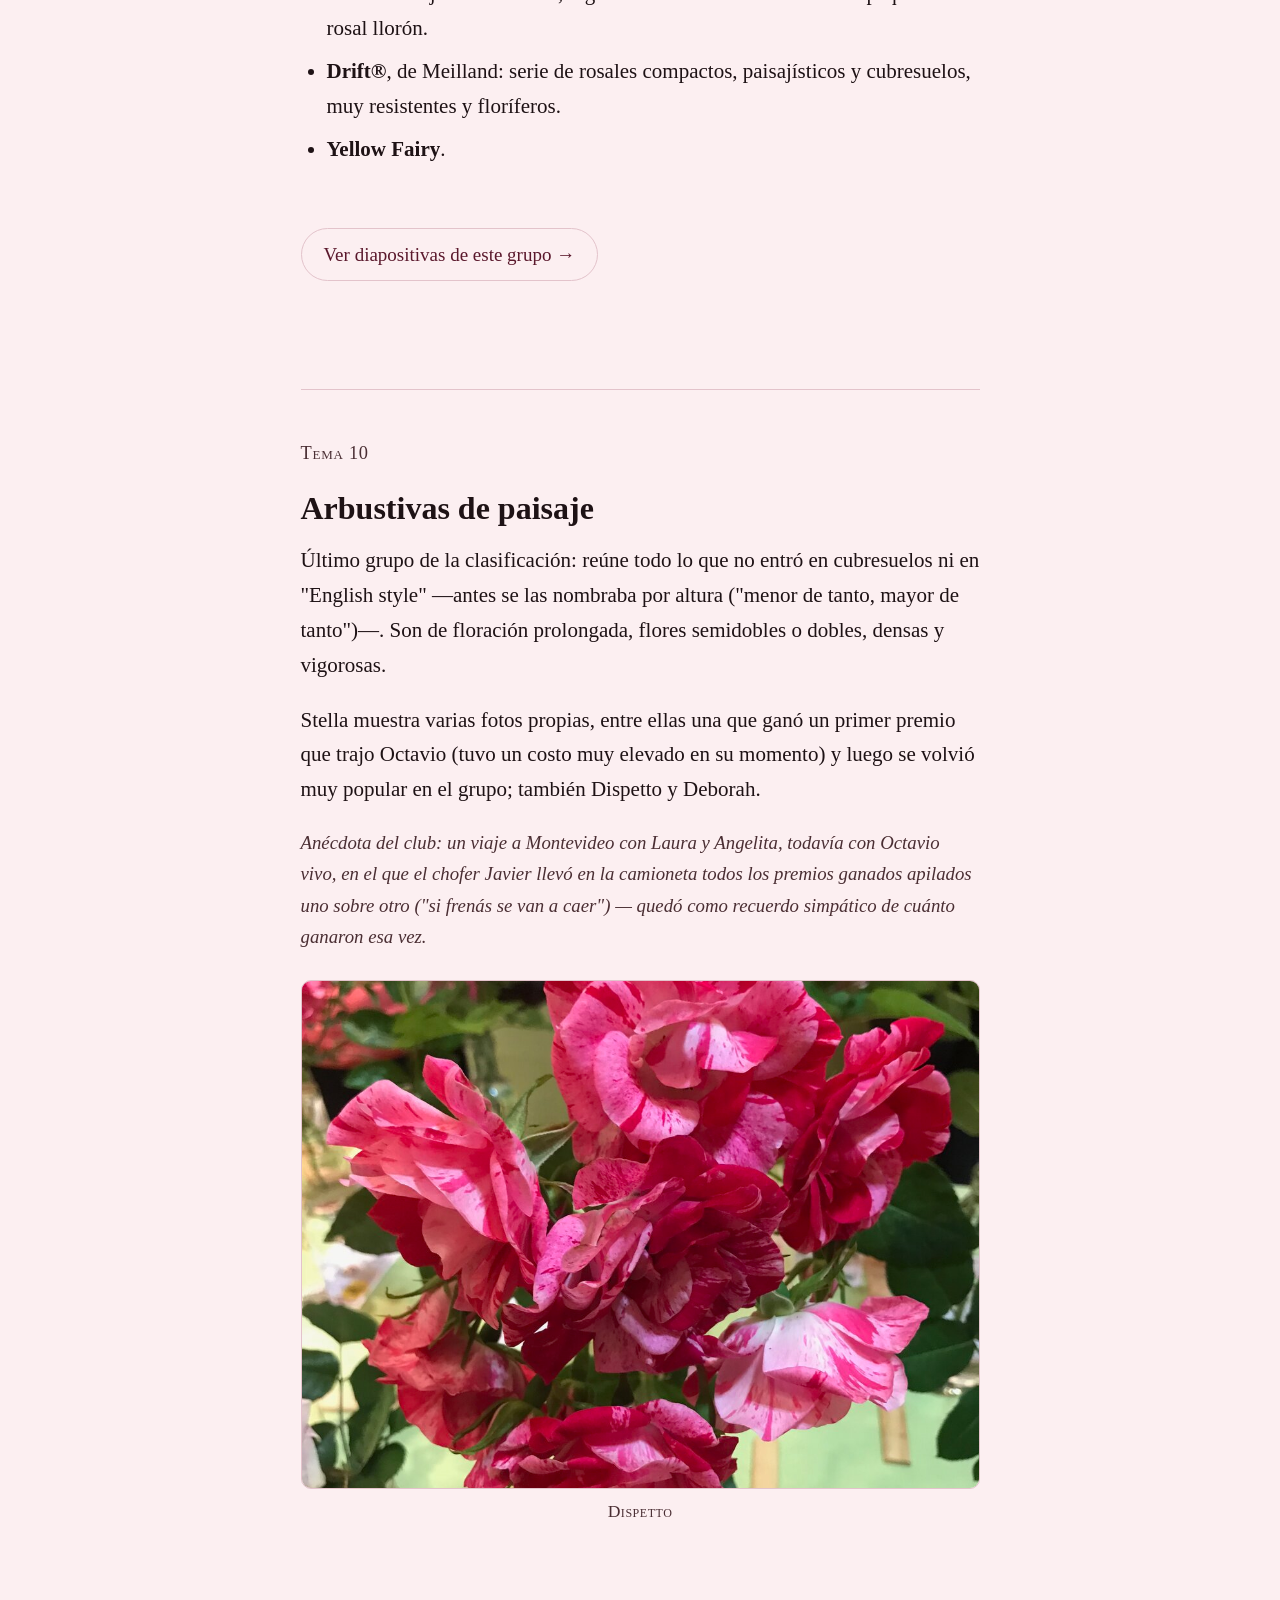
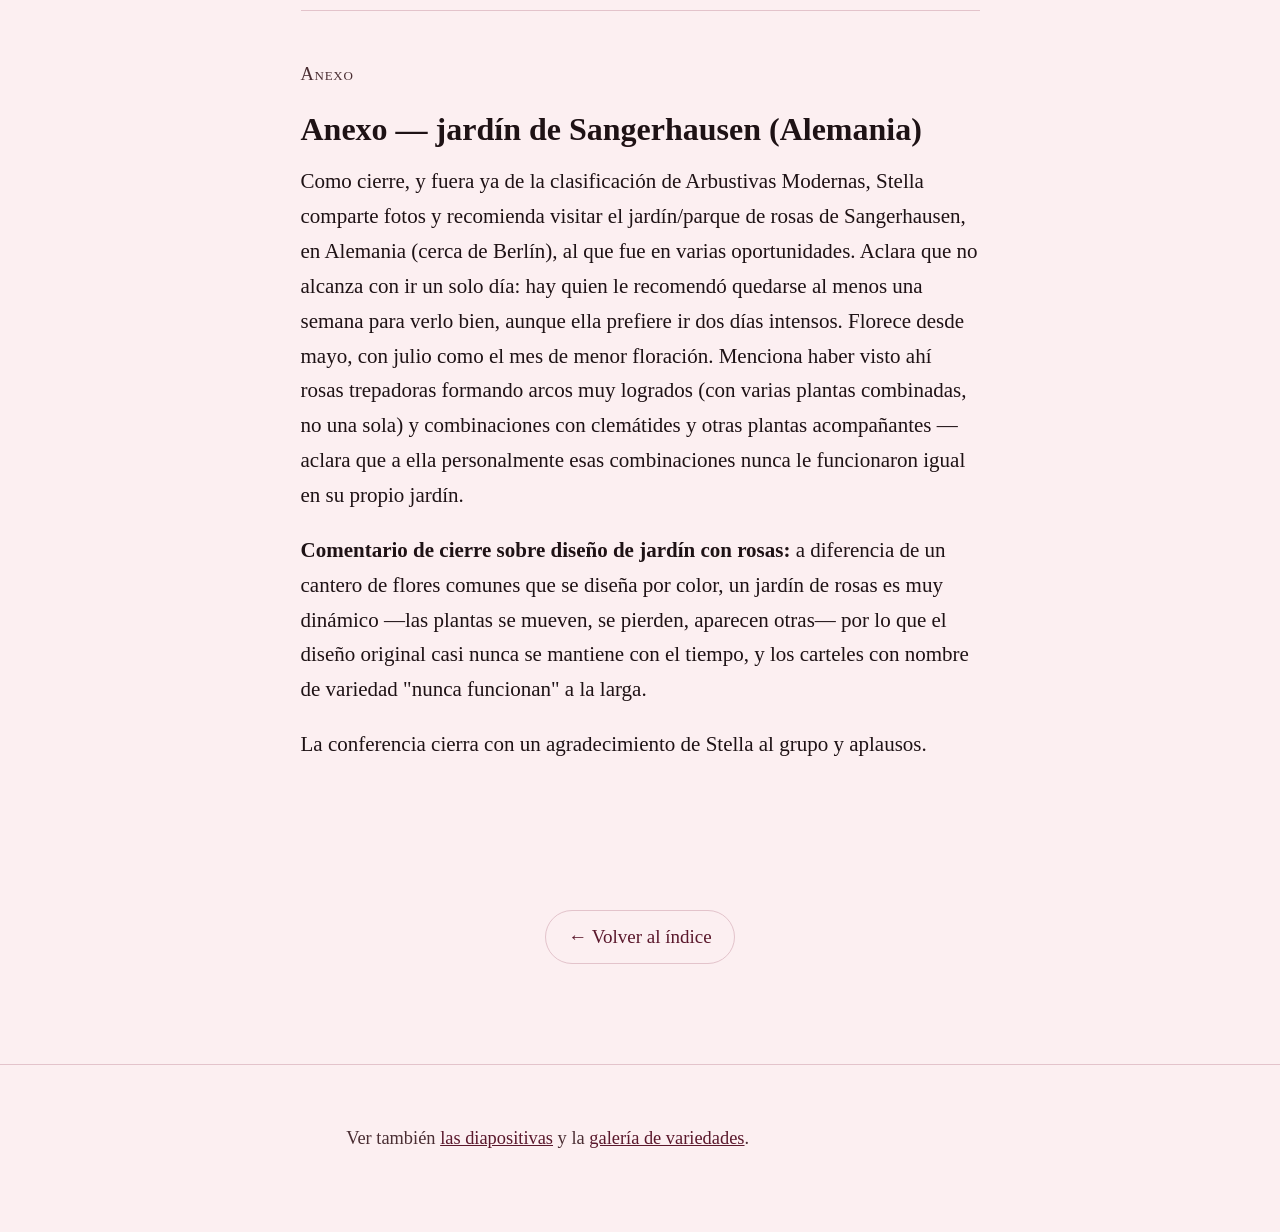
==== commit 55d888fa: "Corregir "Débora" → "Deborah" y suavizar la mención del precio Coincide con el rótulo original de la" ====
--- a/clase.html
+++ b/clase.html
@@ -313,8 +313,8 @@
     style" —antes se las nombraba por altura ("menor de tanto, mayor de tanto")—. Son de floración
     prolongada, flores semidobles o dobles, densas y vigorosas.</p>
     <p>Stella muestra varias fotos propias, entre ellas una que ganó un primer premio que trajo
-    Octavio (costó a la época unos 500 dólares la planta) y luego se volvió muy popular en el
-    grupo; también Dispetto y Débora.</p>
+    Octavio (tuvo un costo muy elevado en su momento) y luego se volvió muy popular en el grupo;
+    también Dispetto y Deborah.</p>
     <p style="font-size:.94rem;color:var(--tinta-suave)"><em>Anécdota del club: un viaje a
     Montevideo con Laura y Angelita, todavía con Octavio vivo, en el que el chofer Javier llevó en
     la camioneta todos los premios ganados apilados uno sobre otro ("si frenás se van a caer") —
